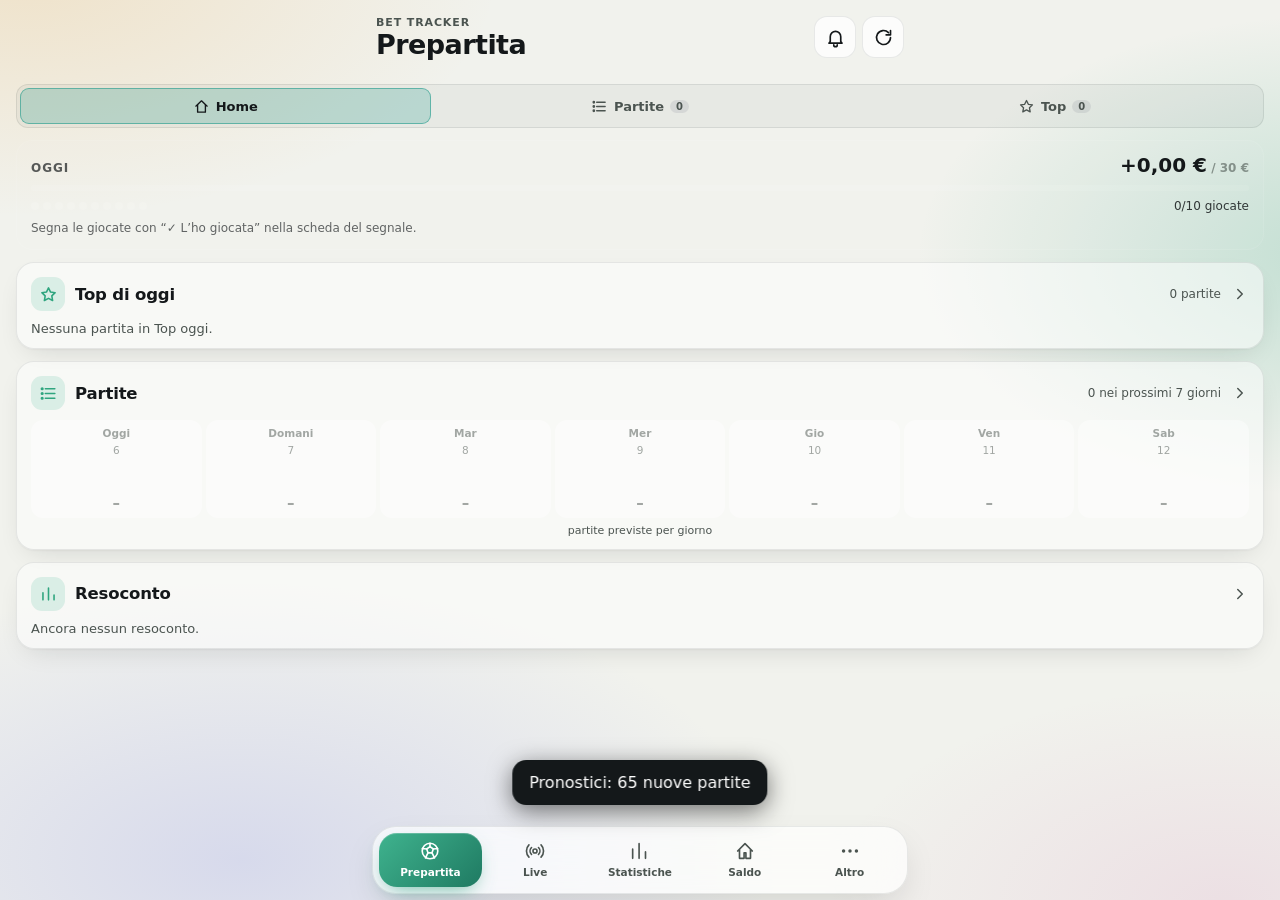
==== index.html @ b4501e3e "v4.34.1" ====
<!doctype html>
<html lang="it" data-theme-key="bet_theme" data-theme="dark">
<head>
<meta charset="utf-8">
<meta name="viewport" content="width=device-width,initial-scale=1,maximum-scale=1,viewport-fit=cover">
<meta name="theme-color" content="#12181f">
<meta name="apple-mobile-web-app-capable" content="yes">
<meta name="apple-mobile-web-app-status-bar-style" content="black-translucent">
<meta name="apple-mobile-web-app-title" content="Bet Tracker">
<meta name="app-version" content="4.34.1">
<title>Bet Tracker</title>
<!-- Tema Sistema/Chiaro/Scuro, sincronizzazione, aggiornamenti e backup: comune alle app della suite -->
<script src="suite.js?v=4.34.1"></script>
<link rel="icon" href="favicon.ico?v=4.34.1" sizes="any">
<link rel="icon" type="image/png" sizes="32x32" href="favicon-32-nera.png?v=4.34.1">
<link rel="apple-touch-icon" sizes="180x180" href="apple-touch-icon-nera.png?v=4.34.1">
<link rel="manifest" href="manifest.webmanifest?v=4.34.1">
<link rel="stylesheet" href="colors.css?v=4.34.1">
<link rel="stylesheet" href="base.css?v=4.34.1">
<link rel="stylesheet" href="shared.css?v=4.34.1">
<link rel="stylesheet" href="app.css?v=4.34.1">
<link rel="stylesheet" href="suite.css?v=4.34.1">
<link rel="stylesheet" href="pronostici.css?v=4.34.1">
<!-- Token grafici condivisi dalle app: va caricato per ultimo. -->
<link rel="stylesheet" href="suite-tokens.css?v=4.34.1">
<!-- Vetro ovunque: va dopo i token -->
<link rel="stylesheet" href="vetro.css?v=4.34.1">
</head>
<body>
<div id="splash" role="status"><div class="logo">€</div><h1 style="margin-top:18px">Bet Tracker</h1><p class="muted">Il diario del tuo saldo</p><div class="spinner"></div><small>Caricamento…</small></div>
<noscript>Attiva JavaScript per usare l’app.</noscript>
<div id="storage-error" hidden></div>
<header><div><small class="eyebrow">BET TRACKER</small><h1 id="title">Home</h1></div></header>
<main id="main"></main>
<nav class="tabbar tabbar-bottom" aria-label="Navigazione principale"><button data-tab="tips"><svg aria-hidden="true" viewBox="0 0 24 24" width="22" height="22" fill="none" stroke="currentColor" stroke-width="1.8" stroke-linecap="round" stroke-linejoin="round"><circle cx="12" cy="12" r="8.5"/><path d="M12 7.2l3.6 2.6-1.4 4.2H9.8L8.4 9.8z"/><path d="M12 3.5v3.7M20.3 9.3l-4.7.5M16.9 19.6l-2.7-5.6M7.1 19.6l2.7-5.6M3.7 9.3l4.7.5"/></svg><span>Prepartita</span></button><button data-tab="live"><svg aria-hidden="true" viewBox="0 0 24 24" width="22" height="22" fill="none" stroke="currentColor" stroke-width="1.8" stroke-linecap="round" stroke-linejoin="round"><circle cx="12" cy="12" r="2.2"/><path d="M8.2 15.8a5.4 5.4 0 0 1 0-7.6M15.8 8.2a5.4 5.4 0 0 1 0 7.6M5.4 18.6a9.4 9.4 0 0 1 0-13.2M18.6 5.4a9.4 9.4 0 0 1 0 13.2"/></svg><span>Live</span></button><button data-tab="stats"><svg aria-hidden="true" viewBox="0 0 24 24" width="22" height="22" fill="none" stroke="currentColor" stroke-width="1.8" stroke-linecap="round" stroke-linejoin="round"><path d="M4 20V10M11 20V4M18 20v-7"/></svg><span>Statistiche</span></button><button data-tab="home"><svg aria-hidden="true" viewBox="0 0 24 24" width="22" height="22" fill="none" stroke="currentColor" stroke-width="1.8" stroke-linecap="round" stroke-linejoin="round"><path d="M4 12L12 4l8 8M6 10v10h5v-6h2v6h5V10"/></svg><span>Saldo</span></button><button data-tab="accounts"><svg aria-hidden="true" viewBox="0 0 24 24" width="22" height="22" fill="none" stroke="currentColor" stroke-width="1.8" stroke-linecap="round" stroke-linejoin="round"><circle cx="5" cy="12" r="1"/><circle cx="12" cy="12" r="1"/><circle cx="19" cy="12" r="1"/></svg><span>Altro</span></button></nav>
<dialog id="modal"></dialog>
<script src="shared.js?v=4.34.1"></script>
<script src="app.js?v=4.34.1"></script>
<script src="pronostici.js?v=4.34.1"></script>
</body>
</html>
---- colors.css ----
/* Colori di Bet Tracker come variabili: in scuro gli stessi valori di prima,
   in chiaro i corrispondenti della palette comune (crema caldo e card bianche). */
:root {
  --bt-12181f: #12181f;
  --bt-161e26: #161e26;
  --bt-17212a: #17212a;
  --bt-182029: #182029;
  --bt-18212a: #18212a;
  --bt-1b232c: #1b232c;
  --bt-1e2a34: #1e2a34;
  --bt-202a34: #202a34;
  --bt-202b35: #202b35;
  --bt-202b36: #202b36;
  --bt-214c3d: #214c3d;
  --bt-222d38: #222d38;
  --bt-23433e: #23433e;
  --bt-241800: #241800;
  --bt-244568: #244568;
  --bt-25313b: #25313b;
  --bt-26473d: #26473d;
  --bt-27313a: #27313a;
  --bt-273641: #273641;
  --bt-29343e: #29343e;
  --bt-293742: #293742;
  --bt-2a2418: #2a2418;
  --bt-2a3844: #2a3844;
  --bt-2b3640: #2b3640;
  --bt-2b3742: #2b3742;
  --bt-2d5148: #2d5148;
  --bt-2f3b46: #2f3b46;
  --bt-31404c: #31404c;
  --bt-34414d: #34414d;
  --bt-34775d: #34775d;
  --bt-386589: #386589;
  --bt-3a4a57: #3a4a57;
  --bt-3b321f: #3b321f;
  --bt-402b30: #402b30;
  --bt-46361e: #46361e;
  --bt-4a5965: #4a5965;
  --bt-522d32: #522d32;
  --bt-542e2e: #542e2e;
  --bt-55c3a7: #55c3a7;
  --bt-714049: #714049;
  --bt-7a6034: #7a6034;
  --bt-82434b: #82434b;
  --bt-9fb0ab: #9fb0ab;
  --bt-a1ebc8: #a1ebc8;
  --bt-b8c4c0: #b8c4c0;
  --bt-b8ddff: #b8ddff;
  --bt-d6dfdc: #d6dfdc;
  --bt-dbe5e2: #dbe5e2;
  --bt-dfe7e5: #dfe7e5;
  --bt-e8a33d: #e8a33d;
  --bt-e8c17f: #e8c17f;
  --bt-f08b86: #f08b86;
  --bt-f1f5f4: #f1f5f4;
  --bt-ff9992: #ff9992;
  --bt-ffaaa4: #ffaaa4;
  --bt-ffb1ab: #ffb1ab;
  --bt-fff: #fff;
}
:root[data-theme='light'] {
  --bt-12181f: #f1f2ed;
  --bt-161e26: #f7f8f4;
  --bt-17212a: #f7f8f4;
  --bt-182029: #ffffff;
  --bt-18212a: #ffffff;
  --bt-1b232c: #ffffff;
  --bt-1e2a34: #f3f4ef;
  --bt-202a34: #f3f4ef;
  --bt-202b35: #f3f4ef;
  --bt-202b36: #f3f4ef;
  --bt-214c3d: #dff3ec;
  --bt-222d38: #eef0ea;
  --bt-23433e: #dff3ec;
  --bt-241800: #241800;
  --bt-244568: #e1edf9;
  --bt-25313b: #eef0ea;
  --bt-26473d: #dff3ec;
  --bt-27313a: #eef0ea;
  --bt-273641: #eef0ea;
  --bt-29343e: #eaede6;
  --bt-293742: #eaede6;
  --bt-2a2418: #fbefd8;
  --bt-2a3844: #eaede6;
  --bt-2b3640: #d3dbd6;
  --bt-2b3742: #eaede6;
  --bt-2d5148: #dff3ec;
  --bt-2f3b46: #d3dbd6;
  --bt-31404c: #e3e7e1;
  --bt-34414d: #c9d3cd;
  --bt-34775d: #9fd3c1;
  --bt-386589: #a9c8e6;
  --bt-3a4a57: #c3cdc7;
  --bt-3b321f: #fbefd8;
  --bt-402b30: #fbe5e3;
  --bt-46361e: #fbefd8;
  --bt-4a5965: #aab6b0;
  --bt-522d32: #fbe5e3;
  --bt-542e2e: #fbe5e3;
  --bt-55c3a7: #1f8a6c;
  --bt-714049: #e8b4b0;
  --bt-7a6034: #d9b26a;
  --bt-82434b: #e8b4b0;
  --bt-9fb0ab: #4b5450;
  --bt-a1ebc8: #17664f;
  --bt-b8c4c0: #4b5450;
  --bt-b8ddff: #1f5f99;
  --bt-d6dfdc: #2a322f;
  --bt-dbe5e2: #1f2624;
  --bt-dfe7e5: #1f2624;
  --bt-e8a33d: #e8a33d;
  --bt-e8c17f: #8a5a0c;
  --bt-f08b86: #c8473f;
  --bt-f1f5f4: #14181a;
  --bt-ff9992: #c8473f;
  --bt-ffaaa4: #c8473f;
  --bt-ffb1ab: #b53b33;
  --bt-fff: #14181a;
}
---- base.css ----
/* Bet Tracker — stile di base (prima era dentro index.html) */
:root {
  color-scheme: dark;
  --bg: var(--bt-12181f);
  --card: var(--bt-1b232c);
  --line: var(--bt-2b3640);
  --text: var(--bt-f1f5f4);
  --sub: var(--bt-9fb0ab);
  --green: var(--bt-55c3a7);
  --red: var(--bt-f08b86);
  --gold: var(--bt-e8a33d);
}
* {
  box-sizing: border-box;
}
body {
  margin: 0;
  background: var(--bg);
  color: var(--text);
  font-family:
    system-ui,
    -apple-system,
    sans-serif;
}
button,
input,
select {
  font: inherit;
}
button {
  cursor: pointer;
  background: var(--bt-25313b);
  color: var(--text);
  border: 1px solid var(--line);
  padding: 11px 13px;
  border-radius: 10px;
}
button:active {
  transform: scale(0.98);
}
button.primary {
  background: var(--gold);
  color: var(--bt-241800);
  border: 0;
  font-weight: 750;
}
button:disabled {
  opacity: 0.4;
  cursor: default;
}
main,
header {
  margin: auto;
  padding: 16px;}
header {
  display: flex;
  align-items: center;
  justify-content: space-between;
  padding-top: max(18px, env(safe-area-inset-top));
  position: sticky;
  top: 0;
  background: var(--bg);
  z-index: 2;
}
h1 {
  font-size: 27px;
  margin: 0;
}
h2 {
  font-size: 18px;
  margin: 0 0 14px;
}
h3 {
  font-size: 15px;
  margin: 0 0 8px;
}
p {
  line-height: 1.5;
}
.muted,
small {
  color: var(--sub);
  font-size: 12px;
}
.card {
  background: var(--card);
  border: 1px solid var(--line);
  border-radius: 16px;
  padding: 16px;
  margin-bottom: 12px;
}
.hero {
  background: linear-gradient(135deg, var(--bt-23433e), var(--bt-1b232c));
}
.grid {
  display: grid;
  gap: 10px;}
.grid .card {
  margin: 0;
}
.value {
  font-size: 22px;
  font-weight: 700;
  margin-top: 8px;
}
.positive {
  color: var(--green);
}
.negative {
  color: var(--red);
}
.row {
  display: flex;
  justify-content: space-between;
  align-items: center;
  gap: 10px;
}
.wrap {
  flex-wrap: wrap;
}
.actions {
  display: flex;
  gap: 7px;
  flex-wrap: wrap;
  margin-top: 12px;
}
.actions button {
  font-size: 12px;
  padding: 9px 11px;
}
.section {
  margin: 24px 0 12px;
}
.empty {
  text-align: center;
  padding: 30px 12px;
  color: var(--sub);
  line-height: 1.6;
}
.badge {
  font-size: 11px;
  padding: 5px 8px;
  border-radius: 7px;
  background: var(--bt-273641);
  white-space: nowrap;
}
.badge.won {
  color: var(--green);
}
.badge.lost {
  color: var(--red);
}
.badge.pending {
  color: var(--gold);
}
nav {
  position: fixed;
  bottom: 0;
  left: 0;
  right: 0;
  display: flex;
  justify-content: center;
  background: var(--bt-182029);
  border-top: 1px solid var(--line);
  padding: 8px 6px max(8px, env(safe-area-inset-bottom));
  z-index: 3;
}
nav button {
  width: 130px;
  max-width: 25%;
  background: none;
  border: 0;
  font-size: 11px;
  padding: 7px 2px;
  color: var(--sub);
}
nav span {
  display: block;
  font-size: 21px;
  margin-bottom: 3px;
}
nav button.active {
  color: var(--gold);
}
main {
  padding-bottom: 110px;
  padding-top: 4px;
}
.filters {
  display: grid;
  gap: 8px;
  margin-bottom: 12px;}
input,
select {
  width: 100%;
  background: var(--bt-222d38);
  border: 1px solid var(--line);
  color: var(--text);
  padding: 12px 10px;
  border-radius: 9px;}
label {
  display: block;
  font-size: 13px;
  color: var(--sub);
  margin: 12px 0 6px;
}
dialog {
  max-height: 90dvh;
  border: 1px solid var(--line);
  border-radius: 18px;
  padding: 20px;
  background: var(--bg);
  color: var(--text);}
dialog::backdrop {
  background: #050a10bd;
}
dialog .head {
  position: sticky;
  top: -20px;
  background: var(--bg);
  padding: 8px 0;
  z-index: 1;
}
.leg {
  padding: 12px;
  border: 1px solid var(--line);
  border-radius: 12px;
  margin-top: 14px;
}
.leg .grid {
  gap: 8px;
}
.error {
  color: var(--red);
  font-size: 13px;
  line-height: 1.4;
}
svg.chart {
  width: 100%;
  height: auto;
}
table {
  width: 100%;
  border-collapse: collapse;
  font-size: 13px;
}
td,
th {
  text-align: left;
  padding: 10px 4px;
  border-bottom: 1px solid var(--line);
}
td:last-child,
th:last-child {
  text-align: right;
}
.toast {
  position: fixed;
  top: 20px;
  left: 50%;
  transform: translateX(-50%);
  z-index: 20;
  background: var(--bt-2d5148);
  padding: 12px 18px;
  border-radius: 12px;
  max-width: 90%;
  box-shadow: 0 4px 20px #0008;
}
#splash {
  position: fixed;
  inset: 0;
  z-index: 30;
  display: grid;
  place-content: center;
  text-align: center;
  background: radial-gradient(ellipse, var(--bt-23433e), var(--bt-12181f) 65%);
  transition: opacity 0.35s;
}
#splash.hidden {
  opacity: 0;
  pointer-events: none;
}
.logo {
  width: 84px;
  height: 84px;
  border: 2px solid var(--gold);
  border-radius: 50%;
  display: grid;
  place-items: center;
  margin: auto;
  color: var(--gold);
  font-size: 40px;
  animation: enter 0.6s ease;
}
.spinner {
  margin: 24px auto 12px;
  width: 26px;
  height: 26px;
  border: 3px solid var(--line);
  border-top-color: var(--gold);
  border-radius: 50%;
  animation: spin 0.8s linear infinite;
}
@keyframes spin {
  to {
    transform: rotate(360deg);
  }
}
@keyframes enter {
  from {
    transform: scale(0.8);
    opacity: 0;
  }
}
@media (prefers-reduced-motion: reduce) {
  * {
    animation: none !important;
    transition: none !important;
  }
}
.legend {
  display: flex;
  gap: 10px;
  flex-wrap: wrap;
  margin-top: 10px;
}
#storage-error {
  padding: 12px;
  background: var(--bt-542e2e);
  color: white;
}
a {
  color: var(--gold);
}

#start {
  background: var(--gold);
  color: var(--bt-241800);
  font-weight: 800;
  border: 0;
  box-shadow: 0 4px 16px #e8a33d25;
}
#start {
  padding: 15px 26px;
  font-size: 16px;
}
button[data-close] {
  color: var(--bt-ff9992);
  background: var(--bt-402b30);
  border-color: var(--bt-714049);
}
button[data-delete],
button[data-delete-tx] {
  color: var(--bt-ff9992);
  background: var(--bt-402b30);
  border-color: var(--bt-714049);
}
button[data-settle] {
  color: var(--bt-b8ddff);
  background: var(--bt-244568);
  border-color: var(--bt-386589);
}
button[data-quick='won'] {
  background: var(--bt-214c3d);
  color: var(--bt-a1ebc8);
  border-color: var(--bt-34775d);
}
button[data-quick='lost'] {
  background: var(--bt-522d32);
  color: var(--bt-ffb1ab);
  border-color: var(--bt-82434b);
}

/* Layout mobile: contenuti entro il viewport e scorrimento solo verticale. */
html {
  width: 100%;
  max-width: 100%;
  overflow-x: hidden;
  overscroll-behavior-x: none;
  -webkit-text-size-adjust: 100%;
  text-size-adjust: 100%;
  touch-action: pan-y;
}
body {
  width: 100%;
  max-width: 100%;
  overflow-x: hidden;
  overscroll-behavior-x: none;
  touch-action: pan-y;
}
header,
main,
nav,
.card,
.grid,
.filters,
.row,
.leg,
form {
  min-width: 0;
  max-width: 100%;
}
header {
  gap: 10px;
}
header > div {
  min-width: 0;
}
header h1 {
  font-size: clamp(22px, 6vw, 27px);
  overflow-wrap: anywhere;
}
.grid,
.filters {
  grid-template-columns: repeat(2, minmax(0, 1fr));
}
.grid > *,
.filters > *,
.row > * {
  min-width: 0;
}
.card p,.card b,.card span,.value {
  overflow-wrap: anywhere;
}
input,
select,
textarea {
  box-sizing: border-box;
  min-width: 0;
  max-width: 100%;
  font-size: 16px !important;
  touch-action: pan-y;
}
input[type='date'],
input[type='datetime-local'] {
  display: block;
  width: 100%;
  min-inline-size: 0;
  max-inline-size: 100%;
}
input::-webkit-date-and-time-value {
  text-align: left;
  min-width: 0;
}
button,
a {
  touch-action: manipulation;
}
dialog {
  box-sizing: border-box;
  width: calc(100% - 24px);
  max-width: min(510px, calc(100% - 24px));
  overflow-x: hidden;
  overflow-y: auto;
  overscroll-behavior: contain;
  touch-action: pan-y;
}
@media (max-width: 360px) {
  dialog {
    padding: 14px;
  }
  .value {
    font-size: 20px;
  }
  .actions {
    gap: 6px;
  }
  .actions button {
    padding: 9px 8px;
  }
}

.pick-selector {
  min-width: 0;
}
.pick-grid {
  display: grid;
  grid-template-columns: repeat(2, minmax(0, 1fr));
  gap: 8px;
}
.pick-grid {
  overflow-y: auto;
  overscroll-behavior: contain;}

.help {
  padding: 0;
  min-height: 24px;
  border: 0;
  background: none;
  color: var(--bt-e8a33d);
}
.pick-grid {
  max-height: 240px;
  overflow: auto;
}
---- shared.css ----
html,
body {
  max-width: 100%;
  overflow-x: hidden;
  -webkit-text-size-adjust: 100%;
}
input,
select,
textarea {
  font: inherit;
  font-size: 16px !important;
  box-sizing: border-box;
  min-width: 0;
  max-width: 100%;
  width: 100%;
  background: var(--bt-222d38);
  border: 1px solid var(--bt-2b3640);
  border-radius: 9px;
  color: var(--bt-f1f5f4);
  padding: 11px;
}
button {
  font: inherit;
  cursor: pointer;
  touch-action: manipulation;
  min-height: 40px;
  border: 1px solid var(--bt-2b3640);
  border-radius: 10px;
  background: var(--bt-25313b);
  color: var(--bt-f1f5f4);
  padding: 9px 12px;
}
button.primary {
  background: var(--bt-e8a33d);
  color: var(--bt-241800);
  font-weight: 750;
}
button.danger,
button[data-close] {
  color: var(--bt-ffaaa4);
  background: var(--bt-402b30);
  border-color: var(--bt-714049);
}
button.good {
  background: var(--bt-214c3d);
  color: var(--bt-a1ebc8);
}
button.blue {
  background: var(--bt-244568);
  color: var(--bt-b8ddff);
}
.muted {
  color: var(--bt-9fb0ab);
  font-size: 12px;
  line-height: 1.5;
}
.row {
  display: flex;
  align-items: center;
  justify-content: space-between;
  gap: 10px;
  min-width: 0;
}
.row > * {
  min-width: 0;
}
.wrap {
  flex-wrap: wrap;
}
.actions {
  display: flex;
  gap: 8px;
  flex-wrap: wrap;
  margin-top: 12px;
}
.grid {
  display: grid;
  grid-template-columns: repeat(2, minmax(0, 1fr));
  gap: 10px;
}
.empty {
  padding: 25px 10px;
  text-align: center;
  color: var(--bt-9fb0ab);
}
.card {
  overflow-wrap: anywhere;
}
.positive {
  color: var(--bt-55c3a7);
}
.negative {
  color: var(--bt-f08b86);
}
.section {
  margin: 22px 0 12px;
}
label {
  display: block;
  font-size: 13px;
  color: var(--bt-9fb0ab);
  margin: 12px 0 6px;
}
.app-toast {
  position: fixed;
  bottom: 95px;
  left: 50%;
  transform: translateX(-50%);
  z-index: 20000;
  background: var(--bt-26473d);
  color: var(--bt-fff);
  max-width: 94%;
  width: max-content;
  padding: 12px 16px;
  border-radius: 12px;
  box-shadow: 0 6px 24px #0008;
}
.app-toast button {
  margin-left: 10px;
}
dialog {
  background: var(--bt-12181f);
  color: var(--bt-f1f5f4);
  border: 1px solid var(--bt-2b3640);
  border-radius: 16px;
  width: calc(100% - 24px);
  max-width: 510px;
  max-height: 90dvh;
  overflow-y: auto;
  overflow-x: hidden;
  padding: 18px;
}
dialog::backdrop {
  background: #050a10cc;
}
.editor-head {
  position: sticky;
  top: -18px;
  background: var(--bt-12181f);
  padding: 10px 0;
  z-index: 1;
}
.editor-head h2 {
  font-size: 19px;
  margin: 0;
}
.calendar {
  padding: 10px 0;
}
.calendar-grid {
  display: grid;
  grid-template-columns: repeat(7, minmax(0, 1fr));
  gap: 4px;
  margin-top: 10px;
  text-align: center;
}
.calendar-grid button {
  padding: 8px 0;
  min-height: 56px;
  min-width: 0;
}
.calendar-grid button small {
  display: block;
  font-size: 9px;
  color: var(--bt-9fb0ab);
  overflow-wrap: anywhere;
}
.calendar-grid .chosen {
  border-color: var(--bt-e8a33d);
  background: var(--bt-46361e);
}
.touch-chart {
  width: 100%;
  height: auto;
  touch-action: pan-y;
}
.touch-chart text {
  fill: var(--bt-9fb0ab);
  font-size: 11px;
}
.touch-chart .chart-point {
  cursor: pointer;
}
details > summary {
  cursor: pointer;
  padding: 12px 0;
  min-height: 44px;
}
details.menu {
  margin-left: auto;
}
details.menu summary {
  padding: 6px 12px;
  font-size: 22px;
  list-style: none;
}
details.menu[open] {
  width: 100%;
}
.error {
  color: var(--bt-ff9992);
}
input[type='date'],
input[type='datetime-local'] {
  min-inline-size: 0;
  display: block;
  width: 100%;
}
.pill {
  display: inline-block;
  padding: 4px 7px;
  border-radius: 6px;
  background: var(--bt-25313b);
  font-size: 11px;
}
@media (prefers-reduced-motion: reduce) {
  * {
    animation: none !important;
    transition: none !important;
    scroll-behavior: auto !important;
  }
}
---- app.css ----
/* Navigation follows Money Tracker's icon, spacing and outlined active tab. */
nav.tabbar {
  max-width: 520px;
  margin: 0 auto;
  padding: 6px 6px calc(6px + env(safe-area-inset-bottom));
  background: var(--bt-182029);
  z-index: 25;
}
nav.tabbar button {
  flex: 1;
  width: auto;
  min-width: 0;
  max-width: none;
  display: flex;
  flex-direction: column;
  align-items: center;
  gap: 3px;
  margin: 0 2px;
  padding: 7px 2px;
  border: 1px solid transparent;
  border-radius: 14px;
  background: transparent;
  color: var(--bt-9fb0ab);
  min-height: 54px;
}
nav.tabbar span {
  font-size: 11px;
  font-weight: 500;
  margin: 0;
  line-height: 1.4;
}
nav.tabbar svg {
  flex-shrink: 0;
}
nav.tabbar button.active {
  border-color: var(--bt-e8a33d);
  color: var(--bt-e8a33d);
  background: transparent;
}
input[type='date'] {
  width: 10.5rem;
  max-width: 100%;
  min-width: 0;
  min-inline-size: 0;
  min-height: 46px;
  text-align: left;
}
input[type='datetime-local'] {
  width: 15.5rem;
  max-width: 100%;
  min-width: 0;
  min-inline-size: 0;
  min-height: 46px;
  text-align: left;
}
input::-webkit-date-and-time-value {
  margin: 0;
  text-align: left;
  min-height: 1.4em;
}
input::-webkit-datetime-edit {
  padding: 0;
}
.actions button {
  min-height: 44px;
}
button {
  transition:
    transform 0.12s ease,
    filter 0.12s ease,
    box-shadow 0.12s ease;
}
button:not(:disabled):active {
  transform: scale(0.95);
  filter: brightness(1.15);
}
button.button-tap {
  animation: button-tap 0.22s ease-out;
}
@keyframes button-tap {
  0% {
    transform: scale(0.95);
    filter: brightness(1.18);
  }
  100% {
    transform: scale(1);
    filter: brightness(1);
  }
}
@media (prefers-reduced-motion: reduce) {
  button {
    animation: none !important;
    transition: none !important;
  }
  button:not(:disabled):active {
    transform: none;
  }
}
/* Compact bet editor: one event open, collapsed rows for multiples. */
#editor:has(#bet-form) {
  padding: 14px;
  max-height: 92dvh;
}
#editor:has(#bet-form) .editor-head {
  top: -14px;
  padding: 4px 0 12px;
}
#bet-form {
  min-width: 0;
}
#bet-form label {
  margin: 0;
  line-height: 1.4;
  font-size: 12px;
}
#bet-form input {
  margin-top: 5px;
  height: 44px;
  padding: 9px 10px;
  font-size: 16px;
}
.bet-meta {
  display: grid;
  grid-template-columns: 100px minmax(0, 1fr);
  align-items: start;
  gap: 12px;
  margin: 8px 0 14px;
}
.bet-date {
  min-width: 0;
  position: relative;
}
.bet-date > summary {
  display: grid;
  gap: 9px;
  padding: 0;
  min-height: 66px;
  list-style: none;
  cursor: pointer;
}
.bet-date > summary::-webkit-details-marker,
.compact-leg > summary::-webkit-details-marker {
  display: none;
}
.bet-date > summary > span {
  font-size: 12px;
  color: var(--sub);
}
.bet-date > summary b {
  font-size: 14px;
  font-weight: 500;
  white-space: nowrap;
}
.date-edit {
  float: right;
  color: var(--bt-e8c17f);
  font-size: 11px;
}
#bet-form .bet-date input {
  width: 100%;
  max-width: 100%;
  height: 44px;
  padding: 6px;
  font-size: 16px;
}
#bet-form .leg {
  margin: 8px 0;
  padding: 0;
  border-radius: 12px;
  min-width: 0;
  background: var(--bt-1b232c);
}
#bet-form .leg > summary {
  display: flex;
  gap: 9px;
  align-items: center;
  min-height: 60px;
  padding: 10px;
  list-style: none;
}
.leg-number {
  flex-shrink: 0;
  display: grid;
  place-items: center;
  width: 25px;
  height: 25px;
  background: var(--bt-293742);
  color: var(--bt-e8c17f);
  border-radius: 7px;
  font-size: 12px;
}
.leg-summary {
  display: grid;
  gap: 2px;
  min-width: 0;
  flex: 1;
}
.leg-summary b {
  font-size: 14px;
  font-weight: 600;
  overflow: hidden;
  white-space: nowrap;
  text-overflow: ellipsis;
}
.leg-summary small {
  font-size: 11px;
  overflow: hidden;
  white-space: nowrap;
  text-overflow: ellipsis;
}
.leg-quote {
  font-size: 13px;
  color: var(--bt-e8c17f);
  flex-shrink: 0;
}
.leg-chevron {
  font-size: 17px;
  color: var(--sub);
}
.compact-leg[open] .leg-chevron {
  transform: rotate(180deg);
}
.leg-fields {
  padding: 0 10px 10px;
  border-top: 1px solid var(--bt-2b3640);
}
.leg-fields > label {
  display: block;
  padding-top: 9px;
}
.pick-odds-row {
  display: grid;
  grid-template-columns: minmax(0, 1fr) 82px;
  gap: 9px;
  margin-top: 9px;
}
#bet-form .pick-grid {
  grid-template-columns: repeat(2, minmax(0, 1fr));
  max-height: 150px;
  gap: 5px;
}
#bet-form .pick-grid button {
  min-height: 40px;
  padding: 7px 4px;
  font-size: 12px;
}
#bet-form [data-close-picks] {
  width: 100%;
  min-height: 36px;
  margin-top: 6px;
  font-size: 12px;
  padding: 6px;
}
.leg-tools {
  display: flex;
  justify-content: space-between;
  gap: 8px;
  margin-top: 8px;
}
#bet-form .leg-tools button {
  font-size: 11px;
  padding: 6px 8px;
  min-height: 36px;
  background: transparent;
}
#bet-form [data-remove-leg][hidden] {
  display: none;
}
#add-leg {
  width: 100%;
  border-style: dashed;
  background: transparent;
  min-height: 44px;
  font-size: 13px;
  margin: 4px 0;
}
#bet-form #preview {
  display: flex;
  flex-wrap: wrap;
  justify-content: space-between;
  gap: 5px;
  font-size: 12px;
  color: var(--bt-9fb0ab);}
#bet-form #preview b {
  color: var(--bt-f1f5f4);
}
.bet-savebar > button {
  display: block;
  width: 100%;
  min-height: 44px;
}
#bet-form #form-error:empty {
  display: none;
}
@media (max-width: 360px) {
  .bet-meta {
    grid-template-columns: 86px minmax(0, 1fr);
    gap: 9px;
  }
  .bet-date > summary b {
    font-size: 12px;
  }
  .date-edit {
    float: none;
    margin-left: 6px;
  }
  .pick-odds-row {
    grid-template-columns: minmax(0, 1fr) 72px;
  }
}
@media (max-width: 400px) {
  .bet-meta:has(.bet-date[open]) {
    grid-template-columns: 1fr;
  }
  .bet-meta:has(.bet-date[open]) > label {
    max-width: 110px;
  }
  #bet-form .bet-date input {
    width: 15.5rem;
  }
  .bet-date[open] > summary {
    min-height: 44px;
  }
}

/* KPI alignment, spacing and drill-down panels. */
.kpi-grid {
  align-items: stretch;
}
.kpi-card {
  position: relative;
  min-height: 126px;
  display: flex;
  flex-direction: column;
  align-items: center;
  justify-content: center;
  text-align: center;
  padding: 15px 12px;
}
.kpi-card .kpi-title {
  display: flex;
  align-items: center;
  justify-content: center;
  gap: 4px;
  width: 100%;
  min-height: 24px;
  line-height: 1.25;
}
.kpi-card .value {
  width: 100%;
  margin: 6px 0 5px;
  line-height: 1.15;
}
.kpi-card .kpi-detail {
  display: block;
  width: 100%;
  min-height: 30px;
  line-height: 1.3;
}
@media (max-width: 360px) {
  .kpi-card {
    min-height: 118px;
    padding: 13px 8px;
  }
  .kpi-card .value {
    font-size: 19px;
  }
  .kpi-card .kpi-title {
    font-size: 11px;
  }
  .kpi-card .kpi-detail {
    font-size: 10px;
  }
}

/* 1.1.4 — esiti rapidi e nuovo editor scommessa. */
.bet-card {
  position: relative;
}
.bet-card-head {
  align-items: flex-start;
}
.bet-card-title {
  display: flex;
  align-items: center;
  gap: 8px;
  flex-wrap: wrap;
  min-width: 0;
  padding-top: 3px;
}
.quick-outcomes {
  display: flex;
  gap: 8px;
  flex-shrink: 0;
}
.quick-outcomes button {
  width: 50px;
  height: 50px;
  min-height: 50px;
  padding: 0;
  border-radius: 15px;
  display: grid;
  place-items: center;
  font-size: 27px;
  font-weight: 850;
  line-height: 1;
  box-shadow: 0 3px 12px #0003;
}
.quick-outcomes button[data-quick='won'] {
  font-size: 29px;
}
.quick-outcomes button[data-quick='lost'] {
  font-size: 30px;
}

#editor:has(#bet-form) .bet-editor-head {
  top: -14px;
  padding: 4px 0 10px;
  z-index: 20;
  border-bottom: 1px solid var(--bt-202b35);
}
.bet-editor-head h2 {
  margin: 0;
}
.bet-save-icon {
  width: 50px;
  height: 50px;
  min-height: 50px;
  padding: 0;
  border-radius: 15px;
  font-size: 27px;
  line-height: 1;
  display: grid;
  place-items: center;
  flex-shrink: 0;
  box-shadow: 0 3px 14px #e8a33d20;
}
.bet-savebar {
  position: static;
  bottom: auto;
  background: transparent;
  border-top: 1px solid var(--bt-2b3640);
  margin: 10px 0 0;
  padding: 10px 0 0;
  z-index: auto;
}
#bet-form #preview {
  margin: 0;
}

#bet-form .pick-selector {
  position: relative;
  margin-top: 5px;
}
#bet-form .pick-trigger {
  width: 100%;
  height: 44px;
  min-height: 44px;
  margin: 0;
  padding: 9px 10px;
  display: flex;
  align-items: center;
  justify-content: space-between;
  gap: 8px;
  background: var(--bt-222d38);
  border: 1px solid var(--bt-2b3640);
  color: var(--bt-f1f5f4);
  text-align: left;
  font-size: 16px;
  font-weight: 500;
}
.pick-trigger-text {
  overflow: hidden;
  text-overflow: ellipsis;
  white-space: nowrap;
}
.pick-trigger-arrow {
  color: var(--bt-e8c17f);
  font-size: 24px;
  line-height: 1;
  flex-shrink: 0;
}

.pick-panel-layer {
  position: fixed;
  inset: 0;
  z-index: 100;
  display: flex;
  align-items: flex-end;
  justify-content: center;
  padding: 12px;
}
.pick-panel-layer[hidden] {
  display: none;
}
.pick-panel-scrim {
  position: absolute;
  inset: 0;
  width: 100%;
  height: 100%;
  min-height: 0;
  padding: 0;
  border: 0;
  border-radius: 0;
  background: #050a10d9;
  transform: none !important;
  animation: none !important;
  filter: none !important;
}
.pick-panel-card {
  position: relative;
  width: min(100%, 490px);
  max-height: min(78dvh, 650px);
  overflow: auto;
  overscroll-behavior: contain;
  background: var(--bt-161e26);
  border: 1px solid var(--bt-34414d);
  border-radius: 22px;
  padding: 18px;
  box-shadow: 0 -12px 40px #0008;
}
.pick-panel-head small {
  display: block;
  color: var(--bt-e8a33d);
  font-size: 10px;
  font-weight: 750;
  letter-spacing: 0.08em;
  margin-bottom: 4px;
}
.pick-panel-head h3 {
  margin: 0 0 4px;
  font-size: 19px;
}
.pick-panel-head p {
  margin: 0 0 12px;
}
#bet-form .pick-panel-card label {
  margin-top: 10px;
}
#bet-form .pick-panel-grid {
  grid-template-columns: repeat(2, minmax(0, 1fr));
  gap: 7px;}
#bet-form .pick-panel-grid button {
  min-height: 44px;
  padding: 8px 6px;
  font-size: 12px;
}
.pick-panel-actions {
  display: flex;
  justify-content: flex-end;
  margin-top: 14px;
}
.pick-panel-actions button {
  width: 52px;
  height: 48px;
  min-height: 48px;
  padding: 0;
  font-size: 25px;
  display: grid;
  place-items: center;
}
#pick-panel-error:empty {
  display: none;
}

@media (min-width: 600px) {
  .pick-panel-layer {
    align-items: center;
  }
  .pick-panel-card {
    border-radius: 22px;
    box-shadow: 0 18px 50px #0009;
  }
}
@media (max-width: 360px) {
  .quick-outcomes {
    gap: 6px;
  }
  .quick-outcomes button {
    width: 46px;
    height: 46px;
    min-height: 46px;
  }
  .bet-card-title {
    max-width: calc(100% - 104px);
  }
  .pick-panel-card {
    padding: 15px;
  }
  .bet-save-icon {
    width: 46px;
    height: 46px;
    min-height: 46px;
  }
}

/* 1.1.5 — card scommesse più compatte, azioni sulla stessa linea e preferiti espliciti. */
.bet-card {
  padding: 14px 15px;
}
.bet-card > p {
  margin: 10px 0 7px;
  line-height: 1.4;
}
.bet-card > .section {
  margin-top: 10px;
}
.bet-card-actions {
  display: grid;
  grid-template-columns: minmax(0, 1.15fr) minmax(0, 0.85fr) minmax(0, 0.85fr);
  gap: 7px;
  border-top: 1px solid var(--line);
  padding-top: 10px;
  margin-top: 10px;
}
.bet-card-actions button {
  min-width: 0;
  min-height: 38px;
  padding: 7px 8px;
  font-size: 11px;
  white-space: nowrap;
}
.bet-card-actions .bet-outcomes-button {
  font-size: 10.5px;
}
.bet-card .quick-outcomes button {
  width: 44px;
  height: 44px;
  min-height: 44px;
  border-radius: 13px;
  font-size: 24px;
}
.bet-card .quick-outcomes button[data-quick='won'] {
  font-size: 26px;
}
.bet-card .quick-outcomes button[data-quick='lost'] {
  font-size: 27px;
}

#bet-form .favorite-toggle {
  width: 38px;
  min-width: 38px;
  padding: 5px;
  font-size: 22px;
  line-height: 1;
  color: var(--bt-e8c17f);
}
#bet-form .favorite-toggle[aria-pressed='true'] {
  background: var(--bt-2a2418);
  border-color: var(--bt-7a6034);
}

#bet-form .pick-panel-grid {
  display: block;
  max-height: 320px;
  overflow: auto;
  margin-top: 14px;
  padding: 1px;
  overscroll-behavior: contain;
}
.pick-panel-section + .pick-panel-section {
  margin-top: 14px;
  padding-top: 13px;
  border-top: 1px solid var(--bt-2b3640);
}
.pick-panel-section-title {
  display: flex;
  align-items: center;
  gap: 6px;
  margin: 0 0 8px;
  color: var(--bt-b8c4c0);
  font-size: 11px;
  font-weight: 750;
  letter-spacing: 0.03em;
  text-transform: uppercase;
}
.favorites-section .pick-panel-section-title {
  color: var(--bt-e8c17f);
}
#bet-form .pick-panel-buttons {
  display: grid;
  grid-template-columns: repeat(2, minmax(0, 1fr));
  gap: 7px;
}
#bet-form .pick-panel-buttons button {
  min-height: 42px;
  padding: 8px 6px;
  font-size: 12px;
}

@media (max-width: 360px) {
  .bet-card {
    padding: 12px 13px;
  }
  .bet-card-actions {
    grid-template-columns: minmax(0, 1.1fr) minmax(0, 0.9fr) minmax(0, 0.8fr);
    gap: 5px;
  }
  .bet-card-actions button {
    padding: 6px 5px;
    font-size: 10px;
  }
  .bet-card-actions .bet-outcomes-button {
    font-size: 9.5px;
  }
  .bet-card .quick-outcomes {
    gap: 5px;
  }
  .bet-card .quick-outcomes button {
    width: 40px;
    height: 40px;
    min-height: 40px;
  }
}

/* 1.1.6 — puntata predefinita e selezione esiti gerarchica. */
#bet-form .pick-panel-groups {
  display: grid;
  grid-template-columns: 1fr;
  gap: 8px;
}
#bet-form .pick-group-button {
  width: 100%;
  min-height: 48px;
  padding: 10px 12px;
  display: flex;
  align-items: center;
  justify-content: space-between;
  gap: 10px;
  text-align: left;
  font-size: 13px;
  font-weight: 750;
}
#bet-form .pick-group-button span:last-child {
  color: var(--bt-e8c17f);
  font-size: 24px;
  line-height: 1;
}
#bet-form .pick-back {
  margin: 3px 0 10px;
  padding: 6px 9px;
  min-height: 34px;
  background: transparent;
  border-color: var(--bt-34414d);
  color: var(--bt-e8c17f);
  font-size: 12px;
}
#bet-form #pick-custom-block[hidden] {
  display: none;
}
#bet-form .pick-values-section {
  margin-top: 0;
  padding-top: 0;
  border-top: 0;
}
#bet-form .pick-values-section .pick-panel-buttons {
  grid-template-columns: repeat(2, minmax(0, 1fr));
}
@media (max-width: 360px) {
  #bet-form .pick-values-section .pick-panel-buttons {
    grid-template-columns: 1fr;
  }
  .pick-panel-card {
    max-height: 84dvh;
  }
}

/* 1.1.8 — swipe bidirezionale con transizione visiva tra le schede. */
#main {
  touch-action: pan-y pinch-zoom;
  will-change: transform, opacity;
}
#main.tab-exit-left {
  animation: tab-exit-left 0.135s ease-in both;
  pointer-events: none;
}
#main.tab-exit-right {
  animation: tab-exit-right 0.135s ease-in both;
  pointer-events: none;
}
#main.tab-enter-right {
  animation: tab-enter-right 0.21s cubic-bezier(0.2, 0.72, 0.25, 1) both;
  pointer-events: none;
}
#main.tab-enter-left {
  animation: tab-enter-left 0.21s cubic-bezier(0.2, 0.72, 0.25, 1) both;
  pointer-events: none;
}
@keyframes tab-exit-left {
  to {
    transform: translateX(-18%);
    opacity: 0.28;
  }
}
@keyframes tab-exit-right {
  to {
    transform: translateX(18%);
    opacity: 0.28;
  }
}
@keyframes tab-enter-right {
  from {
    transform: translateX(20%);
    opacity: 0.2;
  }
  to {
    transform: translateX(0);
    opacity: 1;
  }
}
@keyframes tab-enter-left {
  from {
    transform: translateX(-20%);
    opacity: 0.2;
  }
  to {
    transform: translateX(0);
    opacity: 1;
  }
}
@media (prefers-reduced-motion: reduce) {
  #main.tab-exit-left,
  #main.tab-exit-right,
  #main.tab-enter-left,
  #main.tab-enter-right {
    animation: none !important;
    transform: none !important;
    opacity: 1 !important;
  }
}

/* v1.1.9: allinea il primo riquadro di ogni scheda e riepilogo capitale Home */
#main {
  padding-top: 12px;
}
#main > .card:first-child {
  margin-top: 0;
}
#main > .grid:first-child {
  margin-top: 0;
}

/* 1.1.10 — KPI monetari coerenti e interattivi. */

/* 1.1.13 — selezione strutturata evento con giovanili maschili e femminili. */
#bet-form .event-trigger {
  width: 100%;
  min-height: 44px;
  margin: 7px 0 2px;
  padding: 9px 11px;
  display: flex;
  align-items: center;
  justify-content: space-between;
  gap: 10px;
  text-align: left;
  background: var(--bt-1e2a34);
  border-color: var(--bt-34414d);
  color: var(--bt-dbe5e2);
  font-size: 13px;
  font-weight: 700;
}
#bet-form .event-trigger > span:last-child {
  font-size: 22px;
  color: var(--bt-e8c17f);
  line-height: 1;
}
.event-trigger-help {
  display: block;
  margin: 0 2px 10px;
  line-height: 1.3;
}
.event-panel-groups,
.event-division-list {
  display: grid;}
.event-group-button {
  width: 100%;
  display: flex;
  align-items: center;
  justify-content: space-between;
  gap: 10px;
  text-align: left;}
.event-group-button > span:first-child {
  display: grid;
  gap: 2px;
  min-width: 0;
}
.event-group-button small {
  font-weight: 500;}
.event-group-button > span:last-child {
  color: var(--bt-e8c17f);
  font-size: 24px;
  line-height: 1;
}
.event-continue,
.event-use {
  width: 100%;}
.event-team-form {
  margin-top: 8px;
}
.event-selection-summary {
  border: 1px solid var(--bt-34414d);
  border-radius: 11px;
  background: var(--bt-18212a);
  font-size: 12px;
  color: var(--bt-b8c4c0);}
.event-loading {
  padding: 28px 10px;
  text-align: center;
  color: var(--bt-9fb0ab);
}
.event-source {
  margin: 14px 0 0;
  padding-top: 10px;
  border-top: 1px solid var(--bt-2b3640);
  font-size: 10px;
  line-height: 1.35;
}
/* v1.1.15 — selezione campionati più ampia, card strutturate, statistiche geografiche */
.event-panel-card {
  max-height: min(94dvh, 920px);
  min-height: min(80dvh, 760px);
  padding: 24px 22px 28px;
}
.event-panel-groups,
.event-division-list {
  gap: 14px;
  margin-top: 20px;
  padding-bottom: 20px;
}
.event-group-button {
  min-height: 64px;
  padding: 16px 16px;
  border-radius: 14px;
}
.event-group-button b {
  font-size: 14px;
}
.event-group-button small {
  font-size: 11px;
  line-height: 1.4;
  margin-top: 4px;
}
.event-panel-card label {
  margin-top: 18px;
  display: grid;
  gap: 10px;
}
.event-panel-card label select,
.event-panel-card label input {
  margin-top: 0;
  min-height: 58px;
  padding: 15px 14px;
}
.event-continue,
.event-use {
  min-height: 54px;
  margin-top: 18px;
}
.event-team-form {
  padding-bottom: 22px;
}
.event-selection-summary {
  padding: 16px 16px;
  margin-top: 18px;
  line-height: 1.6;
}
.bet-legs-list {
  display: grid;
  gap: 12px;
  margin: 14px 0;
}
.stats-filter {
  padding: 0;
  overflow: hidden;
}
.stats-filter summary {
  list-style: none;
  display: flex;
  align-items: center;
  justify-content: space-between;
  gap: 12px;
  padding: 15px 16px;
  cursor: pointer;
}
.stats-filter summary::-webkit-details-marker {
  display: none;
}
.stats-filter summary > span:first-child {
  display: grid;
  gap: 3px;
}
.stats-filter summary small {
  font-size: 10px;
  letter-spacing: 0.055em;
}
.stats-filter summary b {
  font-size: 15px;
}
.stats-filter-chevron {
  font-size: 20px;
  color: var(--gold);
  transition: transform 0.2s;
}
.stats-filter[open] .stats-filter-chevron {
  transform: rotate(180deg);
}
.stats-filter-body {
  border-top: 1px solid var(--line);
  padding: 0 16px 16px;
}
.stats-geo-section {
  margin-top: 22px;
}
.stats-subtitle {
  margin-bottom: 12px;
}
.stats-subtitle small {
  letter-spacing: 0.06em;
}
.stats-subtitle h2 {
  margin: 3px 0 0;
}
.geo-kpis {
  margin-bottom: 12px;
}
.geo-mini-value {
  font-size: 19px;
}
.geo-chart h2 {
  margin-bottom: 16px;
}
.geo-bar-row {
  display: grid;
  gap: 6px;
  margin: 0 0 16px;
}
.geo-bar-row:last-child {
  margin-bottom: 0;
}
.geo-bar-head {
  display: flex;
  justify-content: space-between;
  gap: 10px;
  font-size: 13px;
}
.geo-bar-head span {
  overflow-wrap: anywhere;
}
.geo-bar-track {
  height: 8px;
  border-radius: 999px;
  background: var(--bt-27313a);
  overflow: hidden;
}
.geo-bar-track span {
  display: block;
  height: 100%;
  background: var(--gold);
  border-radius: 999px;
}
.geo-bar-row > small {
  font-size: 10px;
}
@media (max-width: 380px) {
  .event-panel-card {
    padding: 18px 14px 22px;
    min-height: min(84dvh, 720px);
  }
  .event-group-button {
    min-height: 58px;
    padding: 12px;
  }
      .geo-kpis {
    grid-template-columns: 1fr 1fr;
  }
}

.team-autocomplete {
  position: relative;
  min-width: 0;
}
.team-autocomplete input {
  width: 100%;
}
.team-suggestions {
  position: absolute;
  left: 0;
  right: 0;
  top: calc(100% + 6px);
  z-index: 8;
  max-height: 240px;
  overflow-y: auto;
  overscroll-behavior: contain;
  padding: 6px;
  border: 1px solid var(--bt-3a4a57);
  border-radius: 12px;
  background: var(--bt-202b36);
  box-shadow: 0 12px 28px #0008;
}
.team-suggestions[hidden] {
  display: none;
}
.team-suggestion {
  display: block;
  width: 100%;
  min-height: 44px;
  padding: 10px 12px;
  border: 0;
  border-bottom: 1px solid var(--bt-31404c);
  border-radius: 8px;
  background: transparent;
  text-align: left;
  color: var(--text);
}
.team-suggestion:last-child {
  border-bottom: 0;
}
.team-suggestion:active {
  background: var(--bt-2a3844);
}
.event-team-form label {
  position: relative;
  z-index: auto;
}
.event-team-form label:focus-within {
  z-index: 9;
}

/* v1.1.17 — card compatte con pulsanti esito rapido più grandi. */
.compact-bet-card {
  padding: 12px 12px 10px;
  margin-bottom: 8px;
  border-radius: 13px;
}
.compact-bet-card .bet-card-head {
  display: flex;
  align-items: center;
  justify-content: space-between;
  gap: 9px;
  margin: 0 0 9px;
}
.compact-bet-card .bet-card-heading {
  display: flex;
  align-items: center;
  gap: 7px;
  min-width: 0;
  flex: 1;
}
.compact-bet-card .bet-card-title {
  display: flex;
  align-items: baseline;
  gap: 7px;
  min-width: 0;
}
.compact-bet-card .bet-card-title > b {
  font-size: 12px;
  white-space: nowrap;
}
.compact-bet-card .bet-card-date {
  font-size: 9.5px;
  color: var(--sub);
  white-space: nowrap;
}
.compact-bet-card .badge {
  padding: 3px 6px;
  border-radius: 6px;
  font-size: 9px;
  line-height: 1.1;
}
.compact-bet-card .compact-quick-outcomes {
  display: flex;
  gap: 7px;
  flex: 0 0 auto;
}
.compact-bet-card .compact-quick-outcomes button {
  width: 46px;
  height: 42px;
  min-height: 42px;
  padding: 0;
  border-radius: 11px;
  font-size: 24px;
  font-weight: 900;
  line-height: 1;
  box-shadow: 0 3px 10px #0004;
}
.compact-bet-card .compact-bet-legs {
  display: grid;
  gap: 5px;
  margin: 0;
}
.compact-bet-card .bet-leg-compact {
  display: flex;
  align-items: center;
  gap: 8px;
  min-width: 0;
  padding: 7px 8px;
  border: 1px solid var(--bt-2f3b46);
  border-radius: 9px;
  background: var(--bt-18212a);
}
.compact-bet-card .bet-leg-main {
  display: grid;
  gap: 2px;
  min-width: 0;
  flex: 1;
}
.compact-bet-card .bet-leg-topline {
  display: flex;
  align-items: center;
  gap: 5px;
  min-width: 0;
  overflow: hidden;
}
.compact-bet-card .bet-leg-index {
  display: grid;
  place-items: center;
  flex: 0 0 auto;
  width: 16px;
  height: 16px;
  border-radius: 5px;
  background: var(--bt-2b3742);
  color: var(--bt-d6dfdc);
  font-size: 9px;
  font-weight: 800;
}
.compact-bet-card .bet-leg-division {
  font-size: 9px;
  font-weight: 800;
  letter-spacing: 0.02em;
  color: var(--bt-e8c17f);
  white-space: nowrap;
  overflow: hidden;
  text-overflow: ellipsis;
}
.compact-bet-card .bet-leg-meta {
  font-size: 8.5px;
  color: var(--sub);
  white-space: nowrap;
  overflow: hidden;
  text-overflow: ellipsis;
}
.compact-bet-card .bet-leg-match {
  font-size: 11.5px;
  line-height: 1.22;
  white-space: nowrap;
  overflow: hidden;
  text-overflow: ellipsis;
}
.compact-bet-card .bet-leg-bottomline {
  display: flex;
  align-items: center;
  gap: 10px;
  min-width: 0;
  font-size: 10px;
  color: var(--bt-dfe7e5);
}
.compact-bet-card .bet-leg-bottomline small {
  font-size: 8.5px;
  color: var(--sub);
}
.compact-bet-card .bet-leg-pick {
  min-width: 0;
  overflow: hidden;
  text-overflow: ellipsis;
  white-space: nowrap;
}
.compact-bet-card .bet-leg-odds {
  white-space: nowrap;
  margin-left: auto;
}
.compact-bet-card .bet-leg-status {
  flex: 0 0 auto;
  padding: 3px 5px;
  border-radius: 5px;
  background: var(--bt-273641);
  font-size: 8.5px;
  font-weight: 750;
  white-space: nowrap;
}
.compact-bet-card .bet-leg-status.won {
  color: var(--green);
}
.compact-bet-card .bet-leg-status.lost {
  color: var(--red);
}
.compact-bet-card .bet-leg-status.pending {
  color: var(--gold);
}
.compact-bet-card .bet-leg-status.void {
  color: var(--sub);
}
.compact-bet-card .bet-summary-strip {
  display: grid;
  grid-template-columns: repeat(3, minmax(0, 1fr));
  gap: 5px;
  margin-top: 6px;
}
.compact-bet-card.is-closed .bet-summary-strip {
  grid-template-columns: repeat(4, minmax(0, 1fr));
}
.compact-bet-card .bet-summary-strip > span {
  display: grid;
  gap: 1px;
  min-width: 0;
  padding: 5px 6px;
  border-radius: 7px;
  background: var(--bt-202a34);
  text-align: center;
}
.compact-bet-card .bet-summary-strip small {
  font-size: 8px;
  line-height: 1.1;
  color: var(--sub);
}
.compact-bet-card .bet-summary-strip b {
  font-size: 10.5px;
  line-height: 1.15;
  white-space: nowrap;
  overflow: hidden;
  text-overflow: ellipsis;
}
.compact-bet-card .bet-settled-date {
  display: block;
  margin: 5px 1px 0;
  font-size: 8.5px;
  line-height: 1.2;
  color: var(--sub);
}
.compact-bet-card .compact-actions {
  display: grid;
  grid-template-columns: repeat(3, minmax(0, 1fr));
  gap: 4px;
  margin-top: 6px;
  padding-top: 6px;
  border-top: 1px solid var(--bt-29343e);
}
.compact-bet-card .compact-actions button {
  min-height: 28px;
  padding: 4px 6px;
  border-radius: 7px;
  font-size: 9px;
  line-height: 1.1;
}
@media (max-width: 380px) {
  .compact-bet-card {
    padding: 10px 9px;
  }
  .compact-bet-card .bet-card-heading {
    gap: 5px;
  }
  .compact-bet-card .compact-quick-outcomes {
    gap: 5px;
  }
  .compact-bet-card .compact-quick-outcomes button {
    width: 42px;
    height: 40px;
    min-height: 40px;
    font-size: 22px;
  }
  .compact-bet-card .bet-card-title {
    display: grid;
    gap: 0;
  }
  .compact-bet-card .bet-card-date {
    font-size: 8.5px;
  }
  .compact-bet-card .bet-leg-compact {
    padding: 6px 7px;
  }
  .compact-bet-card .bet-leg-meta {
    display: none;
  }
  .compact-bet-card .bet-summary-strip,
  .compact-bet-card.is-closed .bet-summary-strip {
    gap: 4px;
  }
  .compact-bet-card .bet-summary-strip > span {
    padding: 5px 3px;
  }
  .compact-bet-card .bet-summary-strip b {
    font-size: 9.5px;
  }
}

/* =====================================================================
   2.0.0 — Home: diario del saldo
   Colori dei grafici validati (contrasto e daltonismo) per i due temi.
   ===================================================================== */
:root {
  --bt-up: #36a07f;
  --bt-down: #e5584f;
  --bt-line-color: #e8a33d;
  --bt-up-text: #55c3a7;
  --bt-down-text: #f08b86;
}
:root[data-theme='light'] {
  --bt-up: #1f8a6c;
  --bt-down: #c8473f;
  --bt-line-color: #d98a1f;
  --bt-up-text: #1a7a5f;
  --bt-down-text: #b53b33;
}
.positive {
  color: var(--bt-up-text) !important;
}
.negative {
  color: var(--bt-down-text) !important;
}
.neutral {
  color: var(--suite-text-soft);
}

.diary-kpis {
  display: grid;
  grid-template-columns: repeat(2, minmax(0, 1fr));
  gap: 10px;
  margin-bottom: 12px;
}
.diary-kpis .card {
  margin: 0;
  padding: 12px 14px;
}
.diary-kpi small {
  display: block;
  font-size: 11.5px;
  color: var(--suite-text-soft);
  font-weight: 600;
}
.diary-kpi b {
  display: block;
  font-family: var(--suite-font-display);
  font-variant-numeric: tabular-nums;
  font-size: 20px;
  margin: 4px 0 2px;
  letter-spacing: -0.01em;
}
.diary-kpi span {
  font-size: 11px;
  color: var(--suite-text-soft);
}

.diary-card h2 {
  font-size: 17px;
  margin: 0 0 10px;
}
.diary-hint {
  margin: -4px 0 10px;
}
.diary-seg {
  display: grid;
  grid-template-columns: repeat(5, minmax(0, 1fr));
  gap: 4px;
  padding: 4px;
  margin: 0 0 10px;
  border-radius: 14px;
  background: rgba(255, 255, 255, 0.05);
  border: 1px solid var(--suite-glass-edge);
}
:root[data-theme='light'] .diary-seg {
  background: rgba(20, 24, 26, 0.04);
}
.diary-seg button {
  min-height: 34px !important;
  padding: 4px !important;
  border: 0 !important;
  border-radius: 10px !important;
  background: transparent !important;
  color: var(--suite-text-soft) !important;
  font-size: 13px !important;
  font-weight: 700;
}
.diary-seg button.active {
  background: var(--suite-teal-grad) !important;
  color: #fff !important;
  box-shadow: 0 6px 14px -6px rgba(58, 166, 132, 0.7);
}

.diary-chart {
  display: block;
  width: 100%;
  height: auto;
  touch-action: pan-y;
  overflow: visible;
}
.dc-grid {
  stroke: var(--suite-line);
  stroke-width: 1;
  opacity: 0.55;
}
.dc-zero {
  stroke: var(--suite-text-soft);
  stroke-width: 1;
  opacity: 0.6;
}
.dc-axis {
  fill: var(--suite-text-soft);
  font-size: 10.5px;
  font-variant-numeric: tabular-nums;
}
.dc-path {
  fill: none;
  stroke: var(--bt-line-color);
  stroke-width: 2;
  stroke-linejoin: round;
  stroke-linecap: round;
}
.dc-area {
  fill: url(#dcArea);
}
.dc-live {
  fill: none;
  stroke: var(--bt-line-color);
  stroke-width: 2;
  stroke-dasharray: 4 4;
  opacity: 0.8;
}
.dc-dot {
  fill: var(--bt-line-color);
  stroke: var(--suite-surface);
  stroke-width: 2;
}
.dc-dot-live {
  fill: var(--suite-surface);
  stroke: var(--bt-line-color);
  stroke-width: 2;
}
.dc-end {
  fill: var(--suite-text);
  font-size: 11px;
  font-weight: 700;
  font-variant-numeric: tabular-nums;
}
.dc-cross-line {
  stroke: var(--suite-text-soft);
  stroke-width: 1;
  stroke-dasharray: 3 3;
}
.dc-cross-dot {
  fill: var(--bt-line-color);
  stroke: var(--suite-surface);
  stroke-width: 2;
}
.dc-hit {
  fill: transparent;
  cursor: pointer;
}
.db-up {
  fill: var(--bt-up);
}
.db-down {
  fill: var(--bt-down);
}
.db-flat {
  fill: var(--suite-text-soft);
}
.dc-bars rect.sel {
  stroke: var(--suite-text);
  stroke-width: 1.5;
}
.diary-chart-detail {
  margin: 8px 0 0;
  min-height: 34px;
  font-size: 12.5px;
  line-height: 1.4;
  color: var(--suite-text-soft);
}
.diary-empty-chart {
  padding: 26px 10px;
  text-align: center;
  color: var(--suite-text-soft);
  font-size: 13.5px;
  line-height: 1.5;
}

.diary-stats {
  display: grid;
  grid-template-columns: repeat(2, minmax(0, 1fr));
  gap: 8px;
}
.diary-stat {
  padding: 10px 12px;
  border-radius: 14px;
  background: rgba(255, 255, 255, 0.04);
  border: 1px solid var(--suite-glass-edge);
}
:root[data-theme='light'] .diary-stat {
  background: rgba(20, 24, 26, 0.03);
}
.diary-stat small {
  display: block;
  font-size: 11px;
  color: var(--suite-text-soft);
  font-weight: 600;
}
.diary-stat b {
  display: block;
  font-family: var(--suite-font-display);
  font-variant-numeric: tabular-nums;
  font-size: 16px;
  margin: 3px 0 1px;
}
.diary-stat span {
  display: block;
  font-size: 10.5px;
  color: var(--suite-text-soft);
  line-height: 1.3;
}

.diary-log {
  display: grid;
  gap: 6px;
}
.diary-row {
  display: grid !important;
  grid-template-columns: 42px minmax(0, 1fr) auto;
  align-items: center;
  gap: 10px;
  width: 100%;
  text-align: left;
  padding: 8px 10px !important;
  min-height: 52px;
  border-radius: 14px !important;
  background: rgba(255, 255, 255, 0.04) !important;
  border: 1px solid var(--suite-glass-edge) !important;
}
:root[data-theme='light'] .diary-row {
  background: rgba(20, 24, 26, 0.03) !important;
}
.diary-row-date {
  display: flex;
  flex-direction: column;
  align-items: center;
  line-height: 1.1;
}
.diary-row-date b {
  font-size: 17px;
}
.diary-row-date small {
  font-size: 10.5px;
  color: var(--suite-text-soft);
  text-transform: capitalize;
}
.diary-row-main {
  display: flex;
  flex-direction: column;
  min-width: 0;
}
.diary-row-main b {
  font-variant-numeric: tabular-nums;
}
.diary-row-main small {
  font-size: 11.5px;
  color: var(--suite-text-soft);
  overflow: hidden;
  text-overflow: ellipsis;
  white-space: nowrap;
}
.diary-row-delta {
  font-weight: 700;
  font-variant-numeric: tabular-nums;
  font-size: 13.5px;
}

.diary-table {
  width: 100%;
  border-collapse: collapse;
  font-size: 13.5px;
}
.diary-table th {
  font-size: 11px;
  color: var(--suite-text-soft);
  font-weight: 600;
  text-align: left;
  padding: 6px 4px;
  border-bottom: 1px solid var(--suite-line);
}
.diary-table td {
  padding: 9px 4px;
  border-bottom: 1px solid var(--suite-line);
  font-variant-numeric: tabular-nums;
}
.diary-table th:last-child,
.diary-table td:last-child {
  text-align: right;
}
.diary-table td small {
  color: var(--suite-text-soft);
  font-weight: 500;
}

/* 2.1.0 — Diario: giorno della settimana e confronto con le scommesse (colori validati) */
:root { --bt-vs-a: #c4842a; --bt-vs-b: #7383ea; }
:root[data-theme='light'] { --bt-vs-a: #c47a12; --bt-vs-b: #5363d8; }
.dc-val { fill: var(--suite-text); font-size: 10.5px; font-weight: 700; font-variant-numeric: tabular-nums; }
.vs-a, .vs-b { fill: none; stroke-width: 2; stroke-linejoin: round; stroke-linecap: round; }
.vs-a { stroke: var(--bt-vs-a); }
.vs-b { stroke: var(--bt-vs-b); stroke-dasharray: 6 4; }
.vs-legend { display: flex; flex-wrap: wrap; gap: 6px 14px; margin: 0 0 8px; font-size: 12.5px; color: var(--suite-text-soft); }
.vs-legend b { color: var(--suite-text); font-variant-numeric: tabular-nums; }
.vs-key { display: inline-block; width: 18px; height: 0; border-top: 2px solid; vertical-align: middle; margin-right: 6px; }
.vs-key.a { border-color: var(--bt-vs-a); }
.vs-key.b { border-color: var(--bt-vs-b); border-top-style: dashed; }
.vs-rows { display: grid; gap: 0; margin-top: 6px; }
.vs-rows > div { display: flex; justify-content: space-between; gap: 10px; padding: 8px 0; border-bottom: 1px solid var(--suite-line); font-size: 13.5px; }
.vs-rows > div span { color: var(--suite-text-soft); }
.vs-rows b { font-variant-numeric: tabular-nums; }
.vs-rows .vs-gap { border-bottom: 0; font-weight: 700; }
.vs-rows .vs-gap span { color: var(--suite-text); }
.vs-note { margin: 4px 0 0; }

/* ===================== 4.9.0 — Saldo ripensato ===================== */
main .card.sd-hero{display:grid;gap:12px;padding:18px 18px 16px!important}
.sd-top{display:flex;align-items:center;justify-content:space-between;gap:8px}
.sd-top small{font-size:12px;font-weight:700;letter-spacing:.06em;text-transform:uppercase;color:var(--suite-text-soft)}
.sd-chip{font-size:11.5px;font-weight:700;padding:4px 10px;border-radius:999px}
.sd-chip.ok{background:rgba(47,191,143,.16);color:#5fe0ac}.sd-chip.todo{background:rgba(242,176,78,.16);color:#ffcf7a}
.sd-big{font-family:var(--suite-font-display);font-size:44px;font-weight:800;letter-spacing:-.03em;line-height:1;font-variant-numeric:tabular-nums}
.sd-sub{display:flex;flex-wrap:wrap;gap:6px 12px;align-items:baseline;margin-top:-4px}
.sd-today{font-size:14px;color:var(--suite-text-soft)}
.sd-today b{font-size:17px;font-weight:800}
.sd-today.positive b{color:#5fe0ac}.sd-today.negative b{color:#ff8a80}
.sd-wd{font-size:12.5px;color:#8cc2ff;font-weight:600}
.sd-strip{display:grid;grid-template-columns:repeat(3,1fr);padding:10px 0;border-top:1px solid var(--suite-glass-edge);border-bottom:1px solid var(--suite-glass-edge)}
.sd-strip>div{display:grid;gap:2px;padding:0 10px;min-width:0}
.sd-strip>div+div{border-left:1px solid var(--suite-glass-edge)}
.sd-strip>div:first-child{padding-left:0}
.sd-strip small{font-size:11px;color:var(--suite-text-soft);white-space:nowrap;overflow:hidden;text-overflow:ellipsis}
.sd-strip b{font-size:15.5px;font-weight:800;font-variant-numeric:tabular-nums;white-space:nowrap}
.sd-strip b.positive{color:#5fe0ac}.sd-strip b.negative{color:#ff8a80}
.sd-actions{display:grid;grid-template-columns:1fr 1fr;gap:8px}
.sd-actions .sd-main{grid-column:1/-1;min-height:48px!important;border:0!important;border-radius:14px!important;background:var(--suite-amber-grad)!important;color:var(--suite-on-amber)!important;font:inherit;font-size:15.5px!important;font-weight:800!important;box-shadow:0 8px 20px -8px rgba(232,147,44,.6)!important}
.sd-actions .sd-btn{min-height:44px!important;display:flex!important;align-items:center;justify-content:center;gap:6px;border-radius:13px!important;border:1px solid var(--suite-glass-edge)!important;background:color-mix(in srgb,var(--suite-text) 4%,transparent)!important;color:var(--suite-text)!important;font:inherit;font-size:14.5px!important;font-weight:700!important}
.sd-btn span{font-weight:900}.sd-btn.out span{color:#ff8a80}.sd-btn.in span{color:#5fe0ac}
main .card.sd-day{display:grid;gap:8px}
.sd-day-h{display:flex;align-items:baseline;justify-content:space-between}
.sd-day-h h2{margin:0}.sd-day-h b{font-size:16px;font-weight:800}
.sd-day-h b.positive{color:#5fe0ac}.sd-day-h b.negative{color:#ff8a80}
.sd-evs{display:grid}
.sd-ev{appearance:none;display:grid;grid-template-columns:32px 1fr auto;align-items:center;gap:10px;width:100%;margin:0!important;padding:10px 2px!important;min-height:0!important;border:0!important;border-radius:0!important;background:transparent!important;color:var(--suite-text)!important;font:inherit;text-align:left;box-shadow:none!important}
.sd-ev+.sd-ev{border-top:1px solid var(--suite-glass-edge)!important}
.sd-ev-ic{width:32px;height:32px;border-radius:50%;display:grid;place-items:center;font-weight:900;font-size:15px}
.sd-ev.out .sd-ev-ic{background:rgba(229,83,75,.15);color:#ff8a80}.sd-ev.in .sd-ev-ic{background:rgba(47,191,143,.15);color:#5fe0ac}.sd-ev.bal .sd-ev-ic{background:rgba(242,176,78,.15);color:#ffcf7a}
.sd-ev-m{display:grid;gap:1px;min-width:0}.sd-ev-m b{font-size:14px;font-weight:700}.sd-ev-m small{font-size:12px;color:var(--suite-text-soft);white-space:nowrap;overflow:hidden;text-overflow:ellipsis}
.sd-ev strong{font-size:15px;font-weight:800;font-variant-numeric:tabular-nums}
.sd-ev.out strong{color:#ff8a80}.sd-ev.in strong{color:#5fe0ac}
.sd-empty{margin:0;font-size:13px;line-height:1.45}
:root[data-theme="light"] .sd-chip.ok,:root[data-theme="light"] .sd-today.positive b,:root[data-theme="light"] .sd-strip b.positive,:root[data-theme="light"] .sd-day-h b.positive,:root[data-theme="light"] .sd-ev.in strong,:root[data-theme="light"] .sd-ev.in .sd-ev-ic,:root[data-theme="light"] .sd-btn.in span{color:#0e7a50}
:root[data-theme="light"] .sd-today.negative b,:root[data-theme="light"] .sd-strip b.negative,:root[data-theme="light"] .sd-day-h b.negative,:root[data-theme="light"] .sd-ev.out strong,:root[data-theme="light"] .sd-ev.out .sd-ev-ic,:root[data-theme="light"] .sd-btn.out span{color:#b3261e}
:root[data-theme="light"] .sd-chip.todo,:root[data-theme="light"] .sd-ev.bal .sd-ev-ic{color:#8a5200}
:root[data-theme="light"] .sd-wd{color:#1a62b3}

/* pannello Aggiorna saldo / Prelievo / Deposito: niente riquadri, un importo grande e righe semplici */
dialog#editor.sheet.ms-sheet .ms{display:grid;gap:18px;padding-top:4px}
dialog#editor.sheet .ms-amt{display:grid;justify-items:center;gap:6px;margin:0!important;padding:6px 0 2px}
dialog#editor.sheet .ms-amt>span:first-child{font-size:13.5px;font-weight:600;color:var(--suite-text-soft)}
dialog#editor.sheet .ms-amt-row{display:flex;align-items:baseline;justify-content:center;gap:6px;width:100%}
dialog#editor.sheet .ms-amt-row em{font-style:normal;font-size:34px;font-weight:800}
dialog#editor.sheet .ms-withdraw .ms-amt-row em{color:#ff8a80}dialog#editor.sheet .ms-deposit .ms-amt-row em{color:#5fe0ac}
dialog#editor.sheet .ms-amt-row i{font-style:normal;font-size:28px;font-weight:700;color:var(--suite-text-soft)}
dialog#editor.sheet .ms-amt input{max-width:75%;height:auto!important;min-height:0!important;padding:2px 0!important;border:0!important;border-bottom:2px solid var(--suite-glass-edge)!important;border-radius:0!important;background:transparent!important;box-shadow:none!important;text-align:center;font-family:var(--suite-font-display);font-size:44px!important;font-weight:800;letter-spacing:-.02em;color:var(--suite-text)!important;font-variant-numeric:tabular-nums;-moz-appearance:textfield}
dialog#editor.sheet .ms-amt input:focus{outline:none;border-bottom-color:#f2b04e!important}
dialog#editor.sheet .ms input[type=number]::-webkit-inner-spin-button,dialog#editor.sheet .ms input[type=number]::-webkit-outer-spin-button{-webkit-appearance:none;margin:0}
dialog#editor.sheet .ms-lbl{display:block;font-size:12px;font-weight:700;letter-spacing:.04em;text-transform:uppercase;color:var(--suite-text-soft);margin-bottom:8px}
dialog#editor.sheet .ms-opts{display:grid;grid-template-columns:1fr 1fr;gap:8px;margin-bottom:10px}
dialog#editor.sheet .ms-opt{display:grid;gap:2px;justify-items:start;text-align:left;margin:0!important;min-height:0!important;padding:10px 12px!important;border-radius:13px!important;border:1.5px solid var(--suite-glass-edge)!important;background:transparent!important;color:var(--suite-text)!important;font:inherit;box-shadow:none!important}
dialog#editor.sheet .ms-opt b{font-size:14px;font-weight:800}dialog#editor.sheet .ms-opt small{font-size:12px;color:var(--suite-text-soft)}
dialog#editor.sheet .ms-opt.on{border-color:#f2b04e!important;background:rgba(242,176,78,.10)!important}
dialog#editor.sheet .ms-line{display:flex!important;align-items:center;gap:10px;margin:0!important;padding:10px 0;border-top:1px solid var(--suite-glass-edge);border-bottom:1px solid var(--suite-glass-edge);font-size:14px!important;color:var(--suite-text-soft)}
dialog#editor.sheet .ms-line span{flex:1}
dialog#editor.sheet .ms-line i{font-style:normal;font-weight:700}
dialog#editor.sheet .ms-line input{width:9ch!important;flex:0 0 auto;height:auto!important;min-height:0!important;padding:4px 0!important;border:0!important;border-radius:0!important;background:transparent!important;box-shadow:none!important;text-align:right;font-size:18px!important;font-weight:800;color:var(--suite-text)!important}
dialog#editor.sheet .ms-note input{width:auto!important;flex:2;font-size:15px!important;font-weight:500}
dialog#editor.sheet .ms-line input:focus{outline:none}
dialog#editor.sheet .ms-chips{display:flex;gap:6px;flex-wrap:wrap}
dialog#editor.sheet .ms-chip{margin:0!important;min-height:36px!important;padding:0 16px!important;border-radius:999px!important;border:1px solid var(--suite-glass-edge)!important;background:transparent!important;color:var(--suite-text)!important;font:inherit;font-size:14px!important;font-weight:700!important;box-shadow:none!important}
dialog#editor.sheet .ms-chip.on{background:var(--suite-teal-grad)!important;color:#fff!important;border-color:transparent!important}
dialog#editor.sheet .ms-date{margin-top:8px!important}
dialog#editor.sheet .ms-out:empty{display:none}
dialog#editor.sheet .ms-res{display:flex;align-items:baseline;justify-content:space-between;gap:10px;padding:12px 14px;border-radius:14px;background:color-mix(in srgb,var(--suite-text) 5%,transparent)}
dialog#editor.sheet .ms-res span{font-size:14px;font-weight:600;color:var(--suite-text-soft)}
dialog#editor.sheet .ms-res b{font-size:24px;font-weight:800;font-variant-numeric:tabular-nums}
dialog#editor.sheet .ms-res.positive{background:rgba(47,191,143,.13)}dialog#editor.sheet .ms-res.positive b{color:#5fe0ac}
dialog#editor.sheet .ms-res.negative{background:rgba(229,83,75,.12)}dialog#editor.sheet .ms-res.negative b{color:#ff8a80}
dialog#editor.sheet .ms-hint{margin:6px 2px 0!important;font-size:12px;color:var(--suite-text-soft);line-height:1.4}
:root[data-theme="light"] dialog#editor.sheet .ms-res.positive b,:root[data-theme="light"] dialog#editor.sheet .ms-deposit .ms-amt-row em{color:#0e7a50}
:root[data-theme="light"] dialog#editor.sheet .ms-res.negative b,:root[data-theme="light"] dialog#editor.sheet .ms-withdraw .ms-amt-row em{color:#b3261e}
dialog#editor.sheet .ms-date[hidden]{display:none!important}
dialog#editor.sheet .day-ms{display:grid;gap:12px}
dialog#editor.sheet .day-ms .sd-actions{margin-top:4px}
/* 4.20.0 — Altro: righe che si aprono e chiudono */
.alt-sec{padding:0!important;overflow:hidden}
.alt-sec>summary{list-style:none;display:flex;align-items:center;gap:10px;padding:14px 16px;cursor:pointer;-webkit-user-select:none;user-select:none}
.alt-sec>summary::-webkit-details-marker{display:none}
.alt-sec>summary::after{content:'›';margin-left:auto;font-size:22px;line-height:1;color:var(--suite-text-soft);transition:transform .18s}
.alt-sec[open]>summary::after{transform:rotate(90deg)}
.alt-t{display:grid;gap:2px;min-width:0}
.alt-t b{font-size:15.5px}
.alt-t small{font-size:12px;color:var(--suite-text-soft)}
.alt-body{padding:0 16px 14px}
.alt-initial{display:flex;align-items:center;justify-content:space-between;gap:10px;font-size:13px;color:var(--suite-text-soft);padding:2px 0 10px}
.alt-initial b{color:var(--suite-text)}
.alt-initial button{min-height:32px!important;padding:0 12px!important;font-size:12.5px!important;border-radius:10px!important;margin:0!important}
main .alt-sec .flow-row{background:transparent!important;border:0!important;border-top:1px solid var(--suite-glass-edge)!important;border-radius:0!important;box-shadow:none!important;padding:10px 0!important;margin:0!important}
main .alt-sec .flow-row .flow-actions button{min-height:30px!important;padding:0 10px!important;font-size:12px!important;margin:0!important}
.alt-empty{margin:4px 0 0;font-size:13px}
.alt-sec .actions{display:flex;gap:8px;flex-wrap:wrap}
/* ===== Bolle "Analisi" (comuni alle app) ===== */
:root{--bub-zero:rgba(120,128,136,.16);--bub-zero-ink:rgba(120,128,136,.85);--bub-in:#16c46a;--bub-out:#7c4dff;--bub-save:#f5b53d}
.bub-card{padding:16px 16px 10px}
.bub-head{display:flex;align-items:flex-start;justify-content:space-between;gap:10px}
.bub-head h2,.bub-head h3{margin:0;font-size:22px;font-weight:800;letter-spacing:-.4px}
.bub-head p{margin:3px 0 0;font-size:13px;color:var(--suite-text-soft,#888)}
.bub-months{display:flex;gap:22px;margin:14px 2px 2px;overflow-x:auto;scrollbar-width:none}
.bub-months::-webkit-scrollbar{display:none}
.bub-months button{appearance:none;-webkit-appearance:none;border:0!important;background:none!important;box-shadow:none!important;padding:4px 0!important;margin:0!important;min-height:0!important;font:inherit;font-size:15px!important;font-weight:700!important;color:var(--suite-text-soft,#888)!important;opacity:.75;cursor:pointer}
.bub-months button.on{color:var(--suite-text,#111)!important;opacity:1}
.bub-wrap{position:relative;width:100%;margin:6px 0 4px}
.bub{position:absolute;aspect-ratio:1;border-radius:50%!important;border:0!important;margin:0!important;padding:0!important;min-height:0!important;background:var(--bc)!important;color:var(--bi)!important;box-shadow:none!important;display:flex!important;flex-direction:column;align-items:center;justify-content:center;gap:2px;text-align:center;cursor:pointer;animation:bubIn .5s cubic-bezier(.2,.9,.3,1.2) both;transition:transform .15s}
.bub:active{transform:scale(.96)}
.bub b{font-weight:800;line-height:1.05;letter-spacing:-.3px;font-variant-numeric:tabular-nums;white-space:nowrap}
.bub small{font-weight:600;opacity:.82;line-height:1.1;max-width:80%;overflow:hidden;text-overflow:ellipsis;white-space:nowrap}
.bub.on{box-shadow:0 0 0 3px var(--suite-bg,#fff),0 0 0 5px var(--bc)!important}
@keyframes bubIn{from{transform:scale(.4);opacity:0}to{transform:scale(1);opacity:1}}
@media (prefers-reduced-motion:reduce){.bub{animation:none}}
.bub-leg{display:grid;gap:2px;margin:8px 0 2px}
.bub-leg-t{margin:6px 2px 6px;font-size:15px;font-weight:800}
.bub-li{appearance:none;-webkit-appearance:none;display:flex!important;align-items:center;gap:14px;width:100%;margin:0!important;padding:9px 4px!important;min-height:0!important;border:0!important;border-radius:12px!important;background:transparent!important;color:inherit!important;text-align:left;box-shadow:none!important;font:inherit}
.bub-li.tap{cursor:pointer}
.bub-li.tap:active{background:color-mix(in srgb,var(--suite-text,#111) 6%,transparent)!important}
.bub-li i{flex:none;width:22px;height:22px;border-radius:50%;background:var(--bc)}
.bub-li span{flex:1 1 auto;min-width:0;display:grid;gap:2px}
.bub-li b{font-size:15.5px;font-weight:750}
.bub-li small{font-size:13px;color:var(--suite-text-soft,#888);font-variant-numeric:tabular-nums}
.bub-li em{font-style:normal;font-size:12.5px;font-weight:800;color:var(--suite-text-soft,#888);font-variant-numeric:tabular-nums}
.bub-li u{text-decoration:none;font-size:20px;color:var(--suite-text-soft,#888);opacity:.6}
.bub-seg{display:inline-flex;gap:3px;padding:3px;border-radius:999px;background:color-mix(in srgb,var(--suite-text,#111) 6%,transparent);flex:none}
.bub-seg button{appearance:none;border:0!important;margin:0!important;min-height:30px!important;padding:0 12px!important;border-radius:999px!important;background:transparent!important;color:var(--suite-text-soft,#888)!important;font:inherit;font-size:12.5px!important;font-weight:800!important;box-shadow:none!important}
.bub-seg button.on{background:var(--suite-text,#111)!important;color:var(--suite-bg,#fff)!important}
.bub-empty{margin:18px 0;text-align:center;font-size:13.5px;color:var(--suite-text-soft,#888)}
.bub-card,.bub-card .bub-head,.bub-card .bub-leg{text-align:left!important}
.bub-head{padding-right:46px}
.bub-row{display:flex;align-items:center;justify-content:space-between;gap:10px;margin-top:12px}
.bub-row .bub-months{margin:0 2px}

/* bet: colori e dettagli delle bolle */
:root{--bub-loss:#ff6b5e;--bub-dep:#4c8ff5}
.bub-card .bub-head h2{font-size:22px!important;margin:0!important}
.bub-card .bub-head p b{font-weight:800}
.bub-slist{display:grid;gap:6px;max-height:70vh;overflow-y:auto}
.bub-srow{display:flex;justify-content:space-between;align-items:center;padding:10px 4px;border-bottom:1px solid var(--suite-glass-edge);font-size:14px}
.bub-srow b{font-variant-numeric:tabular-nums}
.st-bub{margin-bottom:10px}
.bub b,.bub small{color:var(--bi)!important}

/* 4.21.5 — RIQUADRI A TENDINA: titolo toccabile con la freccia a destra, chiuso resta solo il titolo */
.cx-head{position:relative;cursor:pointer;-webkit-user-select:none;user-select:none;padding-right:36px!important;-webkit-tap-highlight-color:transparent}
.cx-ic{position:absolute;right:0;top:50%;width:26px;height:26px;margin-top:-13px;border-radius:50%;display:grid;place-items:center;color:var(--suite-text-soft);background:color-mix(in srgb,var(--suite-text) 7%,transparent);transition:transform .22s ease,background .2s ease;pointer-events:auto}
.cx-closed > .cx-head > .cx-ic,.tip-fold.folded > .cx-head > .cx-ic,.tip-fold.folded > .tip-top-head > .cx-ic,.tip-fold.folded > h2 > .cx-ic{transform:rotate(-90deg)}
.cx-head:active > .cx-ic,.tip-fold > .tip-top-head:active > .cx-ic{background:color-mix(in srgb,var(--suite-text) 15%,transparent)}
main .card.cx-closed > :not(.cx-head),main .st2-list.cx-closed > :not(.cx-head){display:none!important}
main .card.cx-closed{padding-top:13px!important;padding-bottom:13px!important;row-gap:0!important}
main .cx-closed > .cx-head{margin-top:0!important;margin-bottom:0!important}
main .st2-list.cx-closed{padding-bottom:4px}
/* le sezioni a tendina della 3.30.0 (Live, Prepartita) con la stessa freccia */
.tip-fold > .tip-top-head::after,.tip-fold > h2::after{display:none!important}
.tip-fold > .tip-top-head,.tip-fold > h2{padding-right:36px!important}
.tip-fold.folded{padding-top:13px!important;padding-bottom:13px!important}

/* 4.21.5 — RIQUADRO "SUL CONTO": carta a colori con cifra grande, pastiglie, andamento 30 giorni, caselle e pulsanti */
main .card.sd-hero.sd-hero2{position:relative;overflow:hidden;display:grid;gap:12px;padding:16px 16px 14px!important;color:#fff;
  background:radial-gradient(130% 120% at 100% -10%,rgba(126,231,196,.32),transparent 55%),radial-gradient(90% 90% at -10% 110%,rgba(10,40,36,.55),transparent 60%),linear-gradient(140deg,#24a07c 0%,#17725d 48%,#0f4a3f 100%)!important;
  background-color:#17725d!important;border:1px solid rgba(255,255,255,.14)!important;box-shadow:0 18px 36px -18px rgba(14,90,70,.85),inset 0 1px 0 rgba(255,255,255,.2)!important}
main .card.sd-hero.sd-hero2.down{background:radial-gradient(130% 120% at 100% -10%,rgba(255,170,150,.22),transparent 55%),radial-gradient(90% 90% at -10% 110%,rgba(10,40,36,.55),transparent 60%),linear-gradient(140deg,#24a07c 0%,#17725d 48%,#0f4a3f 100%)!important}
.sd-hero2 .sd-top{display:flex;align-items:center;gap:8px;min-height:26px}
.sd-hero2 .sd-lab{font-size:11.5px;font-weight:800;letter-spacing:.09em;text-transform:uppercase;color:rgba(255,255,255,.78)}
.sd-hero2 .sd-mini{display:none;font-size:16px;font-weight:800;font-variant-numeric:tabular-nums;color:#fff}
.sd-hero2.cx-closed .sd-mini{display:inline}
.sd-hero2 .sd-chip{margin-left:auto;display:inline-flex;align-items:center;gap:5px;font-size:11.5px;font-weight:700;padding:4px 10px;border-radius:999px;background:rgba(255,255,255,.16)!important;color:#fff!important;white-space:nowrap}
.sd-hero2 .sd-chip i{font-style:normal;font-weight:900}
.sd-hero2 .sd-chip.todo{background:rgba(255,196,92,.24)!important;color:#ffe2a6!important}
.sd-hero2 .sd-chip.todo i{width:7px;height:7px;border-radius:50%;background:#ffc45c;box-shadow:0 0 0 3px rgba(255,196,92,.25)}
.sd-hero2.cx-closed .sd-chip{display:none}
.sd-hero2 .cx-ic{color:#fff;background:rgba(255,255,255,.16)}
.sd-hero2 .sd-big{font-family:var(--suite-font-display);font-weight:800;letter-spacing:-.035em;line-height:1;font-variant-numeric:tabular-nums;color:#fff;margin-top:2px;text-shadow:0 2px 14px rgba(0,0,0,.18)}
.sd-hero2 .sd-int{font-size:48px}
.sd-hero2 .sd-dec{font-size:26px;opacity:.82;margin-left:1px}
.sd-hero2 .sd-pills{display:flex;flex-wrap:wrap;gap:6px;position:relative;z-index:1}
.sd-hero2 .sd-pill{display:inline-flex;align-items:baseline;gap:5px;padding:5px 10px;border-radius:999px;background:rgba(0,0,0,.18);border:1px solid rgba(255,255,255,.12);font-variant-numeric:tabular-nums}
.sd-hero2 .sd-pill i{font-style:normal;font-size:10px}
.sd-hero2 .sd-pill b{font-size:13.5px;font-weight:800;color:#fff}
.sd-hero2 .sd-pill small{font-size:11.5px;color:rgba(255,255,255,.75)}
.sd-hero2 .sd-pill.pos i{color:#8ff5c9}.sd-hero2 .sd-pill.neg i{color:#ffb4a8}.sd-hero2 .sd-pill.out i{color:#ffd28a}
.sd-hero2 .sd-pill.neg{background:rgba(120,20,20,.28)}
.sd-hero2 .sd-spark{display:block;width:calc(100% + 32px);height:56px;margin:-10px -16px -6px;opacity:.9}
.sd-hero2 .sd-tiles{display:grid;grid-template-columns:repeat(3,minmax(0,1fr));gap:6px}
.sd-hero2 .sd-tile{display:grid;gap:3px;min-width:0;padding:8px 9px;border-radius:13px;background:rgba(255,255,255,.1);border:1px solid rgba(255,255,255,.1)}
.sd-hero2 .sd-tile small{display:flex;align-items:center;gap:4px;font-size:10.5px;color:rgba(255,255,255,.75);white-space:nowrap;overflow:hidden;text-overflow:ellipsis}
.sd-hero2 .sd-tic{font-style:normal;font-weight:900;font-size:11px;color:#fff}
.sd-hero2 .sd-tile.dep .sd-tic{color:#8ff5c9}.sd-hero2 .sd-tile.wd .sd-tic{color:#ffd28a}
.sd-hero2 .sd-tile b{font-size:14px;font-weight:800;color:#fff;white-space:nowrap;font-variant-numeric:tabular-nums;letter-spacing:-.01em}
.sd-hero2 .sd-tile b.positive{color:#a6ffd8!important}.sd-hero2 .sd-tile b.negative{color:#ffc2b8!important}
.sd-hero2 .sd-actions{display:grid;grid-template-columns:1fr 1fr;gap:8px}
.sd-hero2 .sd-actions .sd-main{grid-column:1/-1;min-height:48px!important;border:0!important;border-radius:14px!important;background:var(--suite-amber-grad)!important;color:var(--suite-on-amber)!important;font:inherit;font-size:15.5px!important;font-weight:800!important;box-shadow:0 10px 22px -10px rgba(0,0,0,.55)!important}
.sd-hero2 .sd-actions .sd-btn{min-height:44px!important;display:flex!important;align-items:center;justify-content:center;gap:6px;border-radius:13px!important;border:1px solid rgba(255,255,255,.2)!important;background:rgba(255,255,255,.12)!important;color:#fff!important;font:inherit;font-size:14.5px!important;font-weight:700!important;box-shadow:none!important}
.sd-hero2 .sd-btn.out span{color:#ffd28a!important}.sd-hero2 .sd-btn.in span{color:#8ff5c9!important}
:root[data-theme="light"] main .card.sd-hero.sd-hero2{box-shadow:0 16px 30px -16px rgba(14,90,70,.55),inset 0 1px 0 rgba(255,255,255,.25)!important}
:root[data-theme="light"] .sd-hero2 .sd-chip.ok{color:#fff!important}
:root[data-theme="light"] .sd-hero2 .sd-tile b.positive{color:#a6ffd8!important}:root[data-theme="light"] .sd-hero2 .sd-tile b.negative{color:#ffc2b8!important}
:root[data-theme="light"] .sd-hero2 .sd-btn.out span{color:#ffd28a!important}:root[data-theme="light"] .sd-hero2 .sd-btn.in span{color:#8ff5c9!important}
@media (max-width:370px){.sd-hero2 .sd-int{font-size:42px}.sd-hero2 .sd-dec{font-size:23px}.sd-hero2 .sd-tile{padding:7px 7px}.sd-hero2 .sd-tile b{font-size:13px}}
main .card.sd-hero.sd-hero2.cx-closed{padding-top:12px!important;padding-bottom:12px!important}

/* 4.21.7 — BARRA IN BASSO PIÙ BASSA, come in Bilancio e Noi Due (1.58.1 / 1.42.1): prima stava 8px sopra la zona della
   linea Home dell'iPhone (~42px dal bordo), ora ci entra per metà e resta a ~18px dal bordo (6px sui telefoni senza). */
:root { --tab-bottom: max(6px, calc(env(safe-area-inset-bottom) - 16px)); }
html:root body nav.tabbar.tabbar-bottom { bottom: var(--tab-bottom) !important; }
html:root body main { padding-bottom: calc(96px + var(--tab-bottom)) !important; }

/* 4.21.7 — NIENTE FRASI INFORMATIVE: spiegazioni, legende e istruzioni non si vedono più in nessuna sezione (anche quelle
   che il codice crea al volo). Restano i dati (classe tip-dato), i sottotitoli (tip-subh), gli avvisi di un problema
   (tip-warn) e gli stati vuoti brevi ("Nessun …"). */
.tip-hint,.st2-hint,.diary-hint,.sheet-note,.ms-hint,.suite-theme-hint,.vs-note,.event-source,#event-panel-help,#pick-panel-help,.event-trigger-help,
.tip-type-desc,.fv-desc,.fv-legend,.tip-live-caution,.tip-fhint,.lv2-hint:empty{display:none!important}
.tip-dato:empty{display:none}
.tip-dato{margin:6px 2px 0;font-size:12px;line-height:1.4;color:var(--suite-text-soft)}
.tip-subh{margin:12px 2px 4px;font-size:12px;color:var(--suite-text-soft)}
dialog#editor.sheet .ms-ref{margin:6px 2px 0!important;font-size:12px;color:var(--suite-text-soft);line-height:1.4}
/* 4.22.3 — SALDO COMPATTO: cifra sul conto e vinto/perso in totale nella stessa riga, grafico del vinto in totale */
.sd-hero2 .sd-row{display:flex;align-items:center;justify-content:space-between;gap:10px;flex-wrap:wrap;margin-top:2px}
.sd-hero2 .sd-row .sd-big{margin-top:0;min-width:0}
.sd-hero2 .sd-row .sd-int{font-size:40px}
.sd-hero2 .sd-row .sd-dec{font-size:21px}
.sd-hero2 .sd-res{flex:none;display:grid;justify-items:end;gap:3px;padding:7px 11px 8px;border-radius:14px;position:relative;z-index:1}
.sd-hero2 .sd-res small{font-size:9.5px;font-weight:800;letter-spacing:.08em;text-transform:uppercase;white-space:nowrap}
.sd-hero2 .sd-res.up{background:rgba(255,255,255,.95);color:#0b5e45;box-shadow:0 4px 14px -6px rgba(0,0,0,.35)}
.sd-hero2 .sd-res.up small{color:rgba(11,94,69,.75)}
.sd-hero2 .sd-res.dn{background:linear-gradient(135deg,#e5534b,#b8322b);color:#fff;box-shadow:0 4px 14px -6px rgba(120,20,20,.6)}
.sd-hero2 .sd-res.dn small{color:rgba(255,255,255,.9)}
.sd-hero2 .sd-res.eq{background:rgba(0,0,0,.2);color:#fff}
.sd-hero2 .sd-res-v{display:inline-flex;align-items:baseline;font-family:var(--suite-font-display);font-weight:850;letter-spacing:-.02em;line-height:1;font-variant-numeric:tabular-nums;white-space:nowrap}
.sd-hero2 .sd-res-v i{font-style:normal;font-size:11px;margin-right:4px;align-self:center}
.sd-hero2 .sd-res-v .sd-int{font-size:22px}
.sd-hero2 .sd-res-v .sd-dec{font-size:13px;opacity:.85;margin-left:1px}
.sd-hero2 .sd-tiles.sd-tiles2{grid-template-columns:repeat(2,minmax(0,1fr))}
.sd-hero2 .sd-tiles2 .sd-tile{grid-auto-flow:column;justify-content:space-between;align-items:center;padding:7px 10px}
.sd-hero2 .sd-sparkw{position:relative;margin:-6px -16px -4px}
.sd-hero2 .sd-sparkw .sd-spark{width:100%;height:52px;margin:0}
.sd-hero2 .sd-sparkw{display:flex;flex-direction:column-reverse}
.sd-hero2 .sd-spark-l{display:block;padding:0 16px 1px;font-size:10px;font-weight:700;letter-spacing:.02em;color:rgba(255,255,255,.7)}
.sd-hero2 .sd-mini-r{font-size:13px;font-weight:800;margin-left:4px}
.sd-hero2 .sd-mini-r.up{color:#a6ffd8}.sd-hero2 .sd-mini-r.dn{color:#ffc2b8}
@media (max-width:370px){.sd-hero2 .sd-row .sd-int{font-size:35px}.sd-hero2 .sd-row .sd-dec{font-size:19px}.sd-hero2 .sd-res-v .sd-int{font-size:19px}}
/* 4.23.0 — ANDAMENTO: grafico del risultato netto e giorno per giorno interattivi (tocca o trascina) */
.an-card{display:grid;gap:10px}
.an-card h2{margin:0}
.an-card .diary-seg{margin:0}
.an-range{margin-top:2px!important}
.an-wrap{display:grid;gap:6px}
.an-read{display:flex;align-items:flex-end;justify-content:space-between;gap:10px;min-height:52px;padding:8px 12px;border-radius:14px;background:color-mix(in srgb,var(--suite-text) 5%,transparent);border:1px solid var(--suite-glass-edge);transition:background .15s}
.an-read.sel{background:color-mix(in srgb,var(--suite-text) 9%,transparent);cursor:pointer}
.an-rl,.an-rr{display:grid;gap:2px;min-width:0}
.an-rr{justify-items:end;text-align:right;flex:none;max-width:48%}
.an-rl b{font-family:var(--suite-font-display);font-size:24px;font-weight:850;letter-spacing:-.02em;line-height:1.05;font-variant-numeric:tabular-nums;white-space:nowrap}
.an-rr b{font-size:15px;font-weight:800;font-variant-numeric:tabular-nums;white-space:nowrap}
.an-rl small,.an-rr small{font-size:11px;color:var(--suite-text-soft);white-space:nowrap;overflow:hidden;text-overflow:ellipsis}
.an-rl small::first-letter{text-transform:uppercase}
.an-chart{display:block;width:100%;height:auto;touch-action:pan-y;-webkit-user-select:none;user-select:none;cursor:crosshair;overflow:visible}
.an-grid{stroke:var(--suite-text);stroke-opacity:.1;stroke-width:1;vector-effect:non-scaling-stroke}
.an-grid.zero{stroke-opacity:.35;stroke-dasharray:4 4}
.an-ax{font-size:10px;fill:var(--suite-text-soft);font-variant-numeric:tabular-nums}
.an-line{fill:none;stroke-width:2.2;stroke-linejoin:round;stroke-linecap:round;vector-effect:non-scaling-stroke}
.an-line.up{stroke:var(--bt-up-text)}.an-line.dn{stroke:var(--bt-down-text)}.an-line.sal{stroke:var(--bt-line-color)}
.an-area.up{fill:url(#anGU)}.an-area.dn{fill:url(#anGD)}.an-area.sal{fill:url(#anGS)}
.an-last{stroke:var(--suite-surface);stroke-width:2}.an-last.up{fill:var(--bt-up-text)}.an-last.dn{fill:var(--bt-down-text)}.an-last.sal{fill:var(--bt-line-color)}
.an-mk{fill:var(--suite-surface);stroke-width:1.6}.an-mk.max{stroke:var(--bt-up-text)}.an-mk.min{stroke:var(--bt-down-text)}
.an-mkt{font-size:9.5px;font-weight:700;font-variant-numeric:tabular-nums}.an-mkt.max{fill:var(--bt-up-text)}.an-mkt.min{fill:var(--bt-down-text)}
.an-cross line{stroke:var(--suite-text);stroke-opacity:.55;stroke-width:1;stroke-dasharray:3 3;vector-effect:non-scaling-stroke}
.an-cross circle{fill:var(--suite-surface);stroke:var(--suite-text);stroke-width:2}
.an-hit{fill:transparent}
.an-bar.up{fill:var(--bt-up)}.an-bar.dn{fill:var(--bt-down)}.an-bar.flat{fill:var(--suite-text-soft)}
.an-bars.has-sel .an-bar{opacity:.35}
.an-bars.has-sel .an-bar.sel{opacity:1;stroke:var(--suite-text);stroke-width:1.2}
.an-units{display:flex;gap:4px;padding:3px;border-radius:11px;background:color-mix(in srgb,var(--suite-text) 5%,transparent)}
.an-units button{flex:1 1 0;min-width:0;min-height:32px!important;height:auto!important;margin:0!important;padding:0 4px!important;border:0!important;border-radius:8px!important;background:transparent!important;color:var(--suite-text-soft)!important;font:inherit;font-size:12px!important;font-weight:700!important;white-space:nowrap;overflow:hidden;text-overflow:ellipsis;box-shadow:none!important}
.an-units button.on{background:var(--suite-surface)!important;color:var(--suite-text)!important;box-shadow:0 1px 4px rgba(0,0,0,.18)!important}
.an-cross[hidden]{display:none}
.an-units button.eff:not(.on){color:var(--suite-text)!important;box-shadow:inset 0 -2px 0 color-mix(in srgb,var(--suite-text) 35%,transparent)!important}
.an-read{align-items:flex-start;min-height:66px}
.an-rl{flex:1 1 auto}
.an-rr{max-width:52%}
.an-rl small,.an-rr small{white-space:normal;line-height:1.25;display:-webkit-box;-webkit-line-clamp:2;-webkit-box-orient:vertical}
/* 4.23.0 — CALENDARIO DEL SALDO: mesi in striscia, frecce grandi, griglia unica con il totale della settimana */
.cal2{display:grid;gap:10px;margin-top:6px}
.cal2 button{font:inherit;-webkit-tap-highlight-color:transparent}
.cal2-strip{display:flex;gap:6px;overflow-x:auto;scrollbar-width:none;-webkit-overflow-scrolling:touch;padding:2px 1px;scroll-snap-type:x proximity}
.cal2-strip::-webkit-scrollbar{display:none}
.cal2-m{flex:0 0 auto;scroll-snap-align:center;display:grid!important;justify-items:center;gap:2px;width:auto!important;min-width:56px;min-height:44px!important;height:auto!important;margin:0!important;padding:5px 9px!important;border-radius:12px!important;border:1px solid var(--suite-glass-edge)!important;background:color-mix(in srgb,var(--suite-text) 4%,transparent)!important;color:var(--suite-text)!important;box-shadow:none!important;line-height:1.1}
.cal2-m b{font-size:12.5px;font-weight:800;text-transform:capitalize;white-space:nowrap}
.cal2-m small{font-size:10.5px;font-weight:800;font-variant-numeric:tabular-nums;color:var(--suite-text-soft);white-space:nowrap}
.cal2-m small.positive{color:var(--bt-up-text)}.cal2-m small.negative{color:var(--bt-down-text)}
.cal2-m.now b::after{content:'';display:inline-block;width:5px;height:5px;border-radius:50%;background:#e8a33d;margin-left:4px;vertical-align:2px}
.cal2-m.on{border-color:color-mix(in srgb,#3fb38e 70%,transparent)!important;background:color-mix(in srgb,#3fb38e 18%,transparent)!important}
.cal2-nav{display:grid;grid-template-columns:44px minmax(0,1fr) 44px;align-items:center;gap:6px}
.cal2-arr{width:44px!important;height:44px!important;min-height:0!important;margin:0!important;padding:0!important;border-radius:12px!important;border:1px solid var(--suite-glass-edge)!important;background:color-mix(in srgb,var(--suite-text) 5%,transparent)!important;color:var(--suite-text)!important;font-size:22px!important;font-weight:700!important;line-height:1;box-shadow:none!important;display:grid!important;place-items:center}
.cal2-arr:disabled{opacity:.25}
.cal2-arr:not(:disabled):active{transform:scale(.94)}
.cal2-title{display:grid;justify-items:center;gap:2px;min-width:0;text-align:center}
.cal2-title b{font-size:16px;font-weight:800;white-space:nowrap;overflow:hidden;text-overflow:ellipsis;max-width:100%}
.cal2-title small{font-size:12px;font-weight:750;font-variant-numeric:tabular-nums;color:var(--suite-text-soft)}
.cal2-title small.positive{color:var(--bt-up-text)}.cal2-title small.negative{color:var(--bt-down-text)}
.cal2-body{display:grid;gap:4px;touch-action:pan-y}
.cal2-grid{display:grid;grid-template-columns:repeat(7,minmax(0,1fr)) 40px;gap:4px;align-items:stretch}
.cal2-head i{font-style:normal;text-align:center;font-size:10px;font-weight:800;letter-spacing:.05em;color:var(--suite-text-soft)}
.cal2-head .cal2-wt{font-size:9.5px;text-align:right}
.cal2-grid.cur{border-radius:12px;box-shadow:0 0 0 1px color-mix(in srgb,#e8a33d 45%,transparent);background:color-mix(in srgb,#e8a33d 5%,transparent)}
.cal2-d{min-height:44px!important;padding:4px 1px!important;justify-content:center}
.cal2-d.empty{display:block}
.cal2-d b{font-size:13px}
.cal2-d span{font-size:9px}
.cal2-wt{display:flex;align-items:center;justify-content:flex-end;padding-right:2px;font-size:10.5px;font-weight:800;font-variant-numeric:tabular-nums;color:var(--suite-text-soft);white-space:nowrap}
.cal2-wt.positive{color:var(--bt-up-text)}.cal2-wt.negative{color:var(--bt-down-text)}
.cal2-today{justify-self:center;width:auto!important;min-height:34px!important;height:auto!important;margin:0!important;padding:0 14px!important;border-radius:999px!important;border:1px solid color-mix(in srgb,#e8a33d 55%,transparent)!important;background:color-mix(in srgb,#e8a33d 10%,transparent)!important;color:#f2b04e!important;font-size:12.5px!important;font-weight:800!important;box-shadow:none!important}
:root[data-theme="light"] .cal2-today{color:#a86200!important}
@media (max-width:370px){.cal2-grid{grid-template-columns:repeat(7,minmax(0,1fr)) 34px;gap:3px}.cal2-d span{font-size:8px}}

/* 4.24.4 — CALENDARIO DEL SALDO PIÙ LEGGIBILE: sette colonne piene (la colonna "sett." stretta va sotto, in righe intere),
   giorni più alti con numero e cifra grandi, riepilogo del mese sopra la griglia, settimane con barra sotto. */
.cal3{gap:12px}
.cal3 .cal2-m{min-width:62px;min-height:50px!important}
.cal3 .cal2-m b{font-size:14px}
.cal3 .cal2-m small{font-size:12px}
.cal3 .cal2-nav{grid-template-columns:48px minmax(0,1fr) 48px}
.cal3 .cal2-arr{width:48px!important;height:48px!important;font-size:24px!important}
.cal3 .cal2-title b{font-size:19px}
.cal3 .cal2-title small{font-size:14px}
/* riepilogo del mese */
.cal3 .cal2-sum{display:grid;grid-template-columns:repeat(3,minmax(0,1fr));gap:6px}
.cal3 .cal2-st{display:grid;gap:3px;min-width:0;padding:8px 9px;border-radius:12px;border:1px solid var(--suite-glass-edge);background:color-mix(in srgb,var(--suite-text) 4%,transparent)}
.cal3 .cal2-st small{font-size:11px;font-weight:700;color:var(--suite-text-soft);white-space:nowrap;overflow:hidden;text-overflow:ellipsis}
.cal3 .cal2-st b{font-size:15px;font-weight:800;font-variant-numeric:tabular-nums;white-space:nowrap}
.cal3 .cal2-st .positive,.cal3 .cal2-st b.positive{color:var(--bt-up-text)}
.cal3 .cal2-st .negative,.cal3 .cal2-st b.negative{color:var(--bt-down-text)}
/* griglia: 7 colonne, giorni grandi */
.cal3 .cal2-body{gap:5px}
.cal3 .cal2-grid{grid-template-columns:repeat(7,minmax(0,1fr));gap:5px}
.cal3 .cal2-head i{font-size:12px;padding-bottom:2px}
.cal3 .cal2-grid.cur{border-radius:14px;padding:2px;margin:0 -2px}
.cal3 .cal2-d{min-height:58px!important;padding:6px 1px!important;gap:3px!important;border-radius:12px!important;justify-content:center}
.cal3 .cal2-d b{font-size:17px!important;line-height:1}
.cal3 .cal2-d span{font-size:12.5px!important;font-weight:800!important;min-height:13px;letter-spacing:-.03em}
.cal3 .cal2-d.future b,.cal3 .cal2-d:not(.has) b{font-weight:650}
.cal3 .cal2-d.mv::after{font-size:11px!important;top:3px!important;right:4px!important}
/* settimane */
.cal3 .cal2-weeks{display:grid;gap:6px;padding-top:4px;border-top:1px solid var(--suite-glass-edge)}
.cal3 .cal2-wh{margin:4px 0 0;font-size:12px;font-weight:800;letter-spacing:.04em;text-transform:uppercase;color:var(--suite-text-soft)}
.cal3 .cal2-wk{display:grid;grid-template-columns:auto minmax(40px,1fr) auto;align-items:center;gap:10px;min-height:40px;padding:0 10px;border-radius:12px;background:color-mix(in srgb,var(--suite-text) 4%,transparent)}
.cal3 .cal2-wk.cur{box-shadow:inset 0 0 0 1px color-mix(in srgb,#e8a33d 55%,transparent);background:color-mix(in srgb,#e8a33d 7%,transparent)}
.cal3 .cal2-wk-d{font-size:14px;font-weight:700;white-space:nowrap}
.cal3 .cal2-wk-d em{font-style:normal;font-size:11px;font-weight:800;color:#e8a33d;margin-left:4px}
.cal3 .cal2-wk-bar{height:8px;border-radius:99px;background:color-mix(in srgb,var(--suite-text) 8%,transparent);overflow:hidden}
.cal3 .cal2-wk-bar i{display:block;height:100%;border-radius:inherit;background:var(--suite-text-soft)}
.cal3 .cal2-wk-bar.positive i{background:var(--bt-up)}
.cal3 .cal2-wk-bar.negative i{background:var(--bt-down)}
.cal3 .cal2-wk b{font-size:15px;font-weight:800;font-variant-numeric:tabular-nums;white-space:nowrap}
.cal3 .cal2-wk b.positive{color:var(--bt-up-text)}.cal3 .cal2-wk b.negative{color:var(--bt-down-text)}
.cal3 .cal2-today{min-height:40px!important;font-size:14px!important}
@media (max-width:370px){
  .cal3 .cal2-grid{gap:3px}
  .cal3 .cal2-d{min-height:52px!important}
  .cal3 .cal2-d b{font-size:15px!important}
  .cal3 .cal2-d span{font-size:11px!important}
  .cal3 .cal2-st{padding:7px}
  .cal3 .cal2-st b{font-size:13.5px}
}
.cal3 .cal2-st em{font-style:normal;font-size:11.5px;font-weight:650;color:var(--suite-text-soft);white-space:nowrap}
.cal3 .cal2-st b{font-size:16px}
.cal3 .cal2-d.future{min-height:46px!important}
---- suite.css ----
/* =====================================================================
   suite.css — Bet Tracker allineato alle altre app della suite
   (Bilancio, Noi Due, RecompApp, Style Wishlist): sfondo con bagliori,
   card in vetro, barra di navigazione flottante, pulsanti ambra,
   schede comuni (Aspetto, Sincronizzazione, popup aggiornamento/backup).
   I colori arrivano da suite-tokens.css (caricato dopo) e da colors.css.
   ===================================================================== */

:root[data-theme="dark"] { color-scheme: dark; }
:root[data-theme="light"] { color-scheme: light; }

/* ---------- Sfondo con bagliori (come nelle altre app) ---------- */
body { background: transparent !important; font-family: var(--suite-font-body); }
body::before {
  content: "";
  position: fixed;
  inset: -10vh -10vw;
  z-index: -1;
  pointer-events: none;
  background:
    radial-gradient(42% 30% at 10% 6%, rgba(232,163,61,.14), transparent 70%),
    radial-gradient(38% 30% at 96% 34%, rgba(58,166,132,.18), transparent 70%),
    radial-gradient(46% 34% at 26% 90%, rgba(110,120,230,.13), transparent 72%),
    var(--suite-bg);
}

/* ---------- Intestazione ---------- */
header {
  background: transparent !important;
  max-width: 560px;
}
header .eyebrow { display: block; font-size: 11px; font-weight: 700; letter-spacing: .08em; color: var(--suite-text-soft); }
header h1 { font-family: var(--suite-font-display); font-weight: 750; letter-spacing: -.02em; }

/* ---------- Card in vetro ---------- */
main .card,
main details.card {
  background: var(--suite-glass-card) !important;
  border: 1px solid var(--suite-glass-edge) !important;
  box-shadow: var(--suite-glass-shadow) !important;
  border-radius: var(--suite-radius-xl) !important;
  -webkit-backdrop-filter: blur(14px) saturate(1.5);
  backdrop-filter: blur(14px) saturate(1.5);
}
main .card.hero {
  background:
    radial-gradient(120% 140% at 0% 0%, rgba(58,166,132,.30), transparent 60%),
    var(--suite-glass-strong) !important;
}
:root[data-theme="light"] main .card.hero {
  background:
    radial-gradient(120% 140% at 0% 0%, rgba(58,166,132,.16), transparent 60%),
    var(--suite-glass-strong) !important;
}
.value { font-family: var(--suite-font-display); font-variant-numeric: tabular-nums; letter-spacing: -.02em; }
h2, h3 { font-family: var(--suite-font-display); }

/* ---------- Barra di navigazione flottante in vetro ---------- */
nav.tabbar.tabbar-bottom {
  left: 12px !important;
  right: 12px !important;
  bottom: calc(8px + env(safe-area-inset-bottom)) !important;
  max-width: 536px !important;
  margin: 0 auto !important;
  padding: 6px !important;
  gap: 2px;
  border-radius: 24px !important;
  border: 1px solid var(--suite-glass-edge) !important;
  background: rgba(27,35,44,.58) !important;
  box-shadow: 0 14px 36px -10px rgba(0,0,0,.55), inset 0 1px 0 rgba(255,255,255,.06) !important;
  -webkit-backdrop-filter: saturate(1.8) blur(18px);
  backdrop-filter: saturate(1.8) blur(18px);
}
:root[data-theme="light"] nav.tabbar.tabbar-bottom {
  background: rgba(255,255,255,.7) !important;
  box-shadow: 0 14px 36px -10px rgba(20,24,26,.176), inset 0 1px 0 rgba(255,255,255,.06) !important;
}
nav.tabbar.tabbar-bottom button {
  margin: 0 !important;
  min-height: 52px;
  border: 0 !important;
  border-radius: 18px !important;
  color: var(--suite-text-soft) !important;
  background: transparent !important;
}
nav.tabbar.tabbar-bottom button span { font-size: 10.5px; font-weight: 600; white-space: nowrap; overflow: hidden; text-overflow: ellipsis; max-width: 100%; }
nav.tabbar.tabbar-bottom button.active {
  background: var(--suite-teal-grad) !important;
  color: #fff !important;
  box-shadow: 0 8px 20px -8px rgba(58,166,132,.8), inset 0 1px 0 rgba(255,255,255,.22) !important;
}
main { padding-bottom: calc(110px + env(safe-area-inset-bottom)) !important; }

/* ---------- Pulsanti principali ambra (come le altre app) ---------- */
main button.primary,
dialog button.primary {
  background: var(--suite-amber-grad) !important;
  color: var(--suite-on-amber) !important;
  border: 0 !important;
  box-shadow: 0 8px 20px -8px rgba(232,147,44,.6);
}

/* ---------- Dialog in vetro ---------- */
dialog {
  background: var(--suite-glass-strong) !important;
  color: var(--suite-text) !important;}
:root[data-theme="dark"] dialog { background: rgba(22,30,38,.94) !important; }
:root[data-theme="light"] .app-toast { background: #14181a; color: #fff; }

/* ---------- Splash ---------- */
:root[data-theme="light"] #splash { background: radial-gradient(ellipse, #dff3ec, #f1f2ed 65%); }

/* ---------- Grafico profitto (statistiche) leggibile in chiaro ---------- */
.touch-chart text { fill: var(--suite-text-soft) !important; }
.touch-chart path[stroke="#52616c"] { stroke: var(--suite-line); }

/* ---------- Aspetto (tema) ---------- */
.suite-seg { display: grid; grid-template-columns: repeat(3, minmax(0,1fr)); gap: 4px; padding: 4px; margin-top: 8px; border-radius: 14px; background: rgba(255,255,255,.06); border: 1px solid rgba(255,255,255,.07); }
.suite-seg-opt { display: flex !important; align-items: center; justify-content: center; gap: 6px; min-height: 40px !important; padding: 6px 4px !important; border: 0 !important; border-radius: 11px !important; background: transparent !important; color: inherit; font-weight: 700; font-size: 14px; box-shadow: none !important; }
.suite-seg-opt.active { background: var(--suite-teal-grad) !important; color: #fff !important; box-shadow: 0 6px 16px -6px rgba(58,166,132,.75), inset 0 1px 0 rgba(255,255,255,.22) !important; }
:root[data-theme="light"] .suite-seg { background: rgba(20,24,26,.05); border-color: rgba(20,24,26,.08); }
.suite-theme-hint { margin: 8px 0 0; }

/* ---------- Sincronizzazione (stessa scheda delle altre app) ---------- */
.suite-sync-card h2 { margin: 0 0 6px; }
.suite-sync-card .suite-sync-status { display: flex; gap: 8px; align-items: flex-start; margin: 0 0 12px; font-size: 13px; line-height: 1.45; opacity: .85; }
.suite-sync-dot { width: 8px; height: 8px; border-radius: 50%; margin-top: 6px; flex: 0 0 auto; background: #8a979f; }
.suite-sync-dot.on { background: #3fb38e; }
.suite-sync-dot.busy { background: #e8a33d; }
.suite-sync-dot.err { background: #e5584f; }
.suite-sync-card input { margin-bottom: 8px; }
.suite-sync-card button { min-height: 44px; padding: 8px 14px; border-radius: 12px; border: 1px solid rgba(127,140,150,.3); background: transparent; color: inherit; font: inherit; font-weight: 700; font-size: 15px; }
.suite-sync-card .suite-sync-primary { width: 100%; border: 0; background: var(--suite-amber-grad) !important; color: var(--suite-on-amber) !important; box-shadow: 0 8px 20px -8px rgba(232,147,44,.6); }
.suite-sync-card .suite-sync-actions { display: grid; grid-template-columns: 1fr auto; gap: 8px; }
.suite-sync-card .suite-sync-actions button { width: 100%; margin: 0; }
.suite-sync-card .suite-sync-link { display: block; margin: 10px auto 0; background: none !important; border: 0 !important; text-decoration: underline; font-size: 13px; color: inherit; opacity: .8; }
.suite-sync-card button:disabled { opacity: .6; }

/* ---------- Popup aggiornamento / backup (uguale nelle app) ---------- */
.app-update-modal { position: fixed; inset: 0; z-index: 1000; display: grid; place-items: center; padding: 24px; opacity: 0; pointer-events: none; transition: opacity .2s ease;}
.app-update-modal.show { opacity: 1; pointer-events: auto; }
.app-update-card { width: min(340px,100%); padding: 22px 20px 18px; text-align: center; background: rgba(27,35,44,.86); color: #f1f5f4;}
.app-update-icon { width: 46px; height: 46px; margin: 0 auto 10px; border-radius: 50%; display: grid; place-items: center; font-size: 22px; font-weight: 800; background: rgba(85,195,167,.18); color: #55c3a7; }
.app-update-card h3 { margin: 0 0 6px; font-size: 18px; }
.app-update-card p { margin: 0 0 16px; font-size: 14px; line-height: 1.45; color: #9fb0ab; }
.app-update-actions { display: grid; grid-template-columns: 1fr 1fr; gap: 10px; }
.app-update-actions.one { grid-template-columns: 1fr; }
.app-update-card button { min-height: 44px; border-radius: 14px; font: inherit; font-weight: 700; font-size: 15px; border: 1px solid rgba(255,255,255,.1); background: transparent; color: inherit; }
.app-update-card .app-update-now { border: 0; background: var(--suite-amber-grad); color: var(--suite-on-amber); }
:root[data-theme="light"] .app-update-card { color: #14181a;}
:root[data-theme="light"] .app-update-card p { color: #4b5450; }
:root[data-theme="light"] .app-update-icon { background: rgba(31,93,76,.12); color: #1f5d4c; }
:root[data-theme="light"] .app-update-card button { border-color: rgba(20,24,26,.12); }
@media (prefers-reduced-motion: reduce) { .app-update-modal, .app-update-card { transition: none; } }

/* ---------- Sincronizzazione: altre azioni, versioni precedenti, finestre (da Style Wishlist) ---------- */
.suite-sync-more{display:grid;grid-template-columns:1fr 1fr;gap:8px;margin-top:8px;}
.suite-sync-more button{font-size:13px!important;font-weight:600!important;padding:8px 6px!important;}
.suite-modal-card{max-height:min(80vh,620px);display:flex;flex-direction:column;text-align:left;}
.suite-modal-card h3{text-align:center;}
.suite-modal-text{font-size:13.5px;line-height:1.45;opacity:.8;margin:0 0 12px!important;}
.suite-history-list{display:grid;gap:6px;overflow-y:auto;margin-bottom:12px;}
.suite-history-row{display:flex;justify-content:space-between;align-items:center;gap:8px;min-height:44px;padding:8px 12px;border-radius:12px;border:1px solid rgba(127,140,150,.3);color:inherit;font:inherit;font-size:14px;text-align:left;}
.suite-history-row.confirm{border:0;background:linear-gradient(145deg,#f7c463,#e48d24);color:#241800;font-weight:700;}
.suite-modal .suite-sync-form{gap:10px;}

/* ---------- 2.1.0 — Conferma in stile app ---------- */
:root .app-update-icon.danger, :root[data-theme="light"] .app-update-icon.danger { background: rgba(229,88,79,.16); color: var(--bt-down-text, #f08b86); }
.app-confirm-detail { margin-top: -8px !important; font-weight: 600; color: inherit !important; opacity: .9; overflow-wrap: anywhere; }
.app-update-card .app-confirm-ok.danger { border: 0; background: linear-gradient(145deg, #ec6b62, #c8473f); color: #fff; }

/* ---------- 2.1.0 — Leghe e squadre ---------- */
.toggle-line { display: flex !important; align-items: center; gap: 10px; margin: 10px 0 4px !important; font-size: 14px !important; color: var(--suite-text) !important; }
.toggle-line input { width: 20px !important; height: 20px; flex: 0 0 auto; accent-color: #3fb38e; }

/* ---------- 2.1.0 — Notifiche (promemoria serale) ---------- */
.push-card .push-settings { display: grid; gap: 8px; margin: 0 0 10px; }
.push-card .push-line { display: flex !important; align-items: center; justify-content: space-between; gap: 12px; margin: 0 !important; font-size: 14px !important; color: var(--suite-text) !important; }
.push-card .push-line select { width: auto; min-width: 104px; min-height: 42px; }
.push-card .push-on-btn { width: 100%; }
.push-card .push-msg { margin: 10px 0 0; font-size: 12.5px; line-height: 1.4; color: var(--suite-text-soft); }
.push-card .push-msg.err { color: var(--bt-down-text); }

/* =====================================================================
   2.1.1 — Trasparenza come nelle altre app (RecompApp, Bilancio)
   Le superfici che erano piene diventano velature semitrasparenti; pannelli e
   popup sono vetro sfocato. Si cambiano le variabili di colors.css (usate solo
   come sfondo), così ogni elemento dell'app le segue senza riscrivere le regole.
   Restano piene solo la schermata di caricamento (--bt-12181f, --bt-23433e).
   ===================================================================== */
:root[data-theme="dark"] {
  /* superfici interne alle card */
  --bt-17212a: rgba(255,255,255,.035); --bt-18212a: rgba(255,255,255,.04); --bt-182029: rgba(255,255,255,.04);
  --bt-1b232c: rgba(255,255,255,.045); --bt-1e2a34: rgba(255,255,255,.05); --bt-202a34: rgba(255,255,255,.07); --bt-202b36: rgba(30,40,50,.86);
  /* pulsanti, campi, menu */
  --bt-222d38: rgba(255,255,255,.06); --bt-25313b: rgba(255,255,255,.07); --bt-273641: rgba(255,255,255,.07); --bt-27313a: rgba(255,255,255,.07);
  --bt-293742: rgba(255,255,255,.08); --bt-2a3844: rgba(255,255,255,.08); --bt-2b3742: rgba(255,255,255,.08); --bt-31404c: rgba(255,255,255,.10);
  /* tinte: verde, rosso, blu, oro */
  --bt-214c3d: rgba(58,166,132,.20); --bt-26473d: rgba(38,71,61,.82); --bt-2d5148: rgba(58,166,132,.22);
  --bt-402b30: rgba(229,88,79,.16); --bt-522d32: rgba(229,88,79,.20); --bt-542e2e: rgba(229,88,79,.22);
  --bt-244568: rgba(90,140,220,.20); --bt-46361e: rgba(232,163,61,.18); --bt-3b321f: rgba(232,163,61,.16); --bt-2a2418: rgba(232,163,61,.14);
  /* pannello esito/evento */
  --bt-161e26: rgba(22,30,38,.62);
}
:root[data-theme="light"] {
  --bt-17212a: rgba(255,255,255,.5); --bt-18212a: rgba(255,255,255,.55); --bt-182029: rgba(255,255,255,.55);
  --bt-1b232c: rgba(255,255,255,.6); --bt-1e2a34: rgba(255,255,255,.55); --bt-202a34: rgba(255,255,255,.7); --bt-202b36: rgba(255,255,255,.9);
  --bt-222d38: rgba(20,24,26,.045); --bt-25313b: rgba(20,24,26,.05); --bt-273641: rgba(20,24,26,.05); --bt-27313a: rgba(20,24,26,.05);
  --bt-293742: rgba(20,24,26,.06); --bt-2a3844: rgba(20,24,26,.06); --bt-2b3742: rgba(20,24,26,.06); --bt-31404c: rgba(20,24,26,.08);
  --bt-214c3d: rgba(31,138,108,.12); --bt-26473d: rgba(20,24,26,.86); --bt-2d5148: rgba(31,138,108,.14);
  --bt-402b30: rgba(200,71,63,.10); --bt-522d32: rgba(200,71,63,.12); --bt-542e2e: rgba(200,71,63,.14);
  --bt-244568: rgba(31,95,153,.10); --bt-46361e: rgba(232,163,61,.18); --bt-3b321f: rgba(232,163,61,.16); --bt-2a2418: rgba(232,163,61,.14);
  --bt-161e26: rgba(255,255,255,.66);
}
/* bordi dei controlli: il filo di vetro delle altre app */
main button:not(.primary):not(.active):not([data-diary-range]):not(.dcal-day),
main input, main select, dialog input, dialog select, dialog textarea {
  border-color: var(--suite-glass-edge) !important;
}

/* ---------- Popup e pannelli: vetro sfocato ---------- */
dialog, :root[data-theme="dark"] dialog, :root[data-theme="light"] dialog {
  background: color-mix(in srgb, var(--suite-surface) 60%, transparent) !important;
  -webkit-backdrop-filter: blur(24px) saturate(1.8) !important;
  backdrop-filter: blur(24px) saturate(1.8) !important;}
dialog .editor-head, dialog .head, .editor-head {
  background: transparent !important;}
.bet-savebar {
  background: color-mix(in srgb, var(--suite-surface) 55%, transparent) !important;
  border-top: 1px solid var(--suite-glass-edge) !important;
  -webkit-backdrop-filter: blur(18px) saturate(1.6);
  backdrop-filter: blur(18px) saturate(1.6);
}
.team-suggestions { -webkit-backdrop-filter: blur(18px); backdrop-filter: blur(18px);}
.app-update-card { background: color-mix(in srgb, var(--suite-surface) 62%, transparent) !important;}
.app-toast { -webkit-backdrop-filter: blur(18px) saturate(1.5); backdrop-filter: blur(18px) saturate(1.5); border: 1px solid var(--suite-glass-edge); border-radius: 14px !important; }

/* ---------- X di chiusura: solo la X, grigia, senza riquadro ---------- */
button[data-close], dialog .editor-head button[data-close] {
  width: 34px !important; min-width: 34px !important; height: 34px !important; min-height: 34px !important;
  padding: 0 !important; display: grid !important; place-items: center !important;
  background: transparent !important; border: 0 !important; box-shadow: none !important;
  color: var(--suite-text-soft) !important; font-size: 18px !important; font-weight: 600 !important;
}
button[data-close]:active { opacity: .6; }

/* ---------- Intestazione: più aria sotto l'isola dinamica / tacca ---------- */
header {
  padding-top: calc(16px + env(safe-area-inset-top)) !important;
  padding-bottom: 12px !important;
  align-items: flex-end !important;
}

/* ---------- iPhone: lo sfondo copre sempre tutto lo schermo ----------
   Con html e body entrambi in overflow-x:hidden, Safari fa scorrere il body come
   un riquadro alto quanto il contenuto: su una scheda corta (es. Scommesse con
   pochi risultati) sotto restava una fascia scoperta. clip taglia lo sbordo
   orizzontale senza creare un riquadro di scorrimento. */
html { overflow-x: clip !important; min-height: 100%; background: var(--suite-bg) !important; }
body { overflow-x: clip !important; min-height: 100vh; min-height: 100dvh; }
@supports not (overflow: clip) { html, body { overflow-x: hidden !important; } }

/* =====================================================================
   2.1.2 — Restyling richiesto: pannelli glass, calendario Home, header
   ===================================================================== */

/* Header: durante lo scroll resta fisso solo il pulsante + Scommessa. */
header {
  position: relative !important;
  top: auto !important;
  z-index: 3 !important;}
@media (max-width: 380px) {
  }

/* Pannelli principali: vetro più trasparente, luminoso e stratificato. */
dialog,
:root[data-theme="dark"] dialog,
:root[data-theme="light"] dialog {
  background:
    linear-gradient(145deg, rgba(255,255,255,.075), rgba(255,255,255,.018)),
    color-mix(in srgb, var(--suite-surface) 48%, transparent) !important;
  border: 1px solid rgba(255,255,255,.14) !important;
  border-radius: 28px !important;
  box-shadow:
    0 30px 90px -28px rgba(0,0,0,.82),
    inset 0 1px 0 rgba(255,255,255,.12),
    inset 0 -1px 0 rgba(255,255,255,.025) !important;
  -webkit-backdrop-filter: blur(34px) saturate(1.9) contrast(1.02) !important;
  backdrop-filter: blur(34px) saturate(1.9) contrast(1.02) !important;
}
:root[data-theme="light"] dialog {
  background:
    linear-gradient(145deg, rgba(255,255,255,.62), rgba(255,255,255,.28)),
    rgba(248,249,247,.42) !important;
  border-color: rgba(255,255,255,.78) !important;
  box-shadow: 0 30px 80px -30px rgba(20,24,26,.36), inset 0 1px 0 rgba(255,255,255,.96) !important;
}
dialog::backdrop {
  background: rgba(5,9,12,.34) !important;
  -webkit-backdrop-filter: blur(10px) saturate(1.25) !important;
  backdrop-filter: blur(10px) saturate(1.25) !important;
}
:root[data-theme="light"] dialog::backdrop { background: rgba(31,38,40,.20) !important; }

dialog .editor-head,
dialog .head,
.editor-head {
  background: color-mix(in srgb, var(--suite-surface) 30%, transparent) !important;
  border-bottom: 1px solid rgba(255,255,255,.09) !important;
  -webkit-backdrop-filter: blur(28px) saturate(1.8) !important;
  backdrop-filter: blur(28px) saturate(1.8) !important;
}
:root[data-theme="light"] dialog .editor-head,
:root[data-theme="light"] dialog .head,
:root[data-theme="light"] .editor-head {
  background: rgba(255,255,255,.34) !important;
  border-bottom-color: rgba(20,24,26,.08) !important;
}

/* Bottom-sheet di selezione esito/evento: stesso linguaggio glass. */
.pick-panel-scrim {
  background: rgba(4,8,11,.34) !important;
  -webkit-backdrop-filter: blur(11px) saturate(1.2) !important;
  backdrop-filter: blur(11px) saturate(1.2) !important;
}
:root[data-theme="light"] .pick-panel-scrim { background: rgba(31,38,40,.18) !important; }
.pick-panel-card,
.event-panel-card {
  background:
    linear-gradient(150deg, rgba(255,255,255,.085), rgba(255,255,255,.025)),
    color-mix(in srgb, var(--suite-surface) 50%, transparent) !important;
  border: 1px solid rgba(255,255,255,.14) !important;
  border-radius: 28px 28px 22px 22px !important;
  box-shadow: 0 -24px 70px -24px rgba(0,0,0,.78), inset 0 1px 0 rgba(255,255,255,.12) !important;
  -webkit-backdrop-filter: blur(34px) saturate(1.9) !important;
  backdrop-filter: blur(34px) saturate(1.9) !important;
}
:root[data-theme="light"] .pick-panel-card,
:root[data-theme="light"] .event-panel-card {
  background: linear-gradient(150deg, rgba(255,255,255,.76), rgba(255,255,255,.44)) !important;
  border-color: rgba(255,255,255,.86) !important;
  box-shadow: 0 -24px 60px -28px rgba(20,24,26,.30), inset 0 1px 0 #fff !important;
}

/* Controlli dentro i pannelli: meno blocchi pieni, più livelli traslucidi. */
dialog input,
dialog select,
dialog textarea,
#bet-form .pick-trigger,
#bet-form .event-trigger,
.pick-panel-card button:not(.primary):not(.pick-back),
.event-panel-card button:not(.primary):not(.pick-back),
.event-selection-summary,
.team-suggestions,
.suite-history-row {
  background: rgba(255,255,255,.055) !important;
  border-color: rgba(255,255,255,.10) !important;
  box-shadow: inset 0 1px 0 rgba(255,255,255,.045) !important;
}
:root[data-theme="light"] dialog input,
:root[data-theme="light"] dialog select,
:root[data-theme="light"] dialog textarea,
:root[data-theme="light"] #bet-form .pick-trigger,
:root[data-theme="light"] #bet-form .event-trigger,
:root[data-theme="light"] .pick-panel-card button:not(.primary):not(.pick-back),
:root[data-theme="light"] .event-panel-card button:not(.primary):not(.pick-back),
:root[data-theme="light"] .event-selection-summary,
:root[data-theme="light"] .team-suggestions,
:root[data-theme="light"] .suite-history-row {
  background: rgba(255,255,255,.43) !important;
  border-color: rgba(20,24,26,.08) !important;
  box-shadow: inset 0 1px 0 rgba(255,255,255,.72) !important;
}

/* Popup di conferma, update, backup e sincronizzazione. */
.app-update-modal {
  background: rgba(4,8,11,.30) !important;
  -webkit-backdrop-filter: blur(12px) saturate(1.25) !important;
  backdrop-filter: blur(12px) saturate(1.25) !important;
}
.app-update-card {
  background:
    linear-gradient(145deg, rgba(255,255,255,.085), rgba(255,255,255,.02)),
    color-mix(in srgb, var(--suite-surface) 48%, transparent) !important;
  border: 1px solid rgba(255,255,255,.14) !important;
  border-radius: 26px !important;
  box-shadow: 0 30px 80px -28px rgba(0,0,0,.75), inset 0 1px 0 rgba(255,255,255,.10) !important;
  -webkit-backdrop-filter: blur(34px) saturate(1.9) !important;
  backdrop-filter: blur(34px) saturate(1.9) !important;
}
:root[data-theme="light"] .app-update-modal { background: rgba(31,38,40,.17) !important; }
:root[data-theme="light"] .app-update-card {
  background: linear-gradient(145deg, rgba(255,255,255,.78), rgba(255,255,255,.48)) !important;
  border-color: rgba(255,255,255,.9) !important;
  box-shadow: 0 28px 70px -30px rgba(20,24,26,.28), inset 0 1px 0 #fff !important;
}

/* Calendario Home — nuova struttura più chiara e moderna. */

/* =====================================================================
   Bet Tracker 2.5.0 — Agenda della Home a settimane, colori a intensità
   ===================================================================== */
.wkcal { margin-top: 10px; color: var(--suite-text); }
.wkcal button { font: inherit; -webkit-tap-highlight-color: transparent; }
.wkcal-head { display: flex; align-items: center; justify-content: space-between; margin-bottom: 10px; }
button.wkcal-title {
  margin: -4px 0 -4px -6px; padding: 4px 6px !important; min-height: 0 !important;
  border: 0 !important; border-radius: 10px !important; background: transparent !important; box-shadow: none !important;
  color: var(--suite-text) !important; font-family: var(--suite-font-display) !important;
  font-size: 17px !important; font-weight: 750 !important; letter-spacing: -.01em; text-transform: capitalize;
  transition: background .15s ease;
}
button.wkcal-title span { font-size: 10px; color: var(--suite-text-soft); vertical-align: 2px; }
button.wkcal-title:active, button.wkcal-title.lp-pressing { background: color-mix(in srgb, var(--suite-text) 8%, transparent) !important; }
.wkcal-nav { display: flex; gap: 2px; }
.wkcal-nav button {
  width: 34px !important; height: 32px !important; min-height: 0 !important; padding: 0 !important;
  border: 0 !important; border-radius: 10px !important; background: transparent !important; box-shadow: none !important;
  color: var(--suite-text) !important; font-size: 21px !important; line-height: 1 !important;
}
.wkcal-nav button:not(:disabled):active { background: color-mix(in srgb, var(--suite-text) 9%, transparent) !important; }
.wkcal-nav button:disabled { opacity: .25; }

.wkcal-weeks { display: grid; gap: 7px; }
.wk {
  padding: 8px 8px 8px; border-radius: 14px;
  background: color-mix(in srgb, var(--suite-text) 4%, transparent);
  border: 1px solid color-mix(in srgb, var(--suite-text) 5%, transparent);
}
.wk.current { border-color: color-mix(in srgb, #e8a33d 45%, transparent); }
.wk.future { opacity: .42; }
.wk-head { display: flex; justify-content: space-between; align-items: baseline; margin: 0 2px 6px; font-size: 11px; font-weight: 600; color: var(--suite-text-soft); }
.wk-head b { font-size: 12.5px; font-weight: 750; color: var(--suite-text-soft); font-variant-numeric: tabular-nums; }
.wk-head b.positive { color: var(--bt-up-text); }
.wk-head b.negative { color: var(--bt-down-text); }
.wk-days { display: grid; grid-template-columns: repeat(7, minmax(0, 1fr)); gap: 4px; }
.wk-day {
  all: unset; box-sizing: border-box; cursor: pointer; min-width: 0;
  display: flex; flex-direction: column; align-items: center; gap: 1px;
  padding: 4px 0 5px; border-radius: 10px;
  transition: transform .12s ease;
}
.wk-day:not(:disabled):active { transform: scale(.94); }
.wk-empty { visibility: hidden; }
.wk-day small { font-size: 8px; font-weight: 700; letter-spacing: .05em; color: var(--suite-text-soft); }
.wk-day b { font-size: 13px; font-weight: 650; line-height: 1.15; font-variant-numeric: tabular-nums; color: var(--suite-text-soft); }
.wk-day span { min-height: 9px; font-size: 8.5px; font-weight: 750; line-height: 1; letter-spacing: -.02em; white-space: nowrap; font-variant-numeric: tabular-nums; color: var(--suite-text); }
.wk-day.has b { color: var(--suite-text); font-weight: 750; }
.wk-day.up { background: color-mix(in srgb, var(--bt-up) var(--a), transparent); }
.wk-day.down { background: color-mix(in srgb, var(--bt-down) var(--a), transparent); }
.wk-day.flat { background: color-mix(in srgb, var(--suite-text) 9%, transparent); }
.wk-day.flat span { color: var(--suite-text-soft); }
.wk-day.today { box-shadow: inset 0 0 0 1.5px #e8a33d; }
.wk-day.today small { color: #c4700f; }
:root[data-theme="dark"] .wk-day.today small { color: #f7c463; }
.wk-day.future { cursor: default; }

.wkcal-scale { display: flex; align-items: center; gap: 8px; margin-top: 10px; font-size: 10px; color: var(--suite-text-soft); }
.wkcal-scale i { flex: 1; height: 5px; border-radius: 3px;
  background: linear-gradient(90deg, var(--bt-down), color-mix(in srgb, var(--suite-text) 8%, transparent) 50%, var(--bt-up)); }
.wkcal-foot {
  display: flex; justify-content: space-between; align-items: baseline; margin-top: 10px; padding-top: 9px;
  border-top: 1px solid color-mix(in srgb, var(--suite-text) 9%, transparent);
  font-size: 12px; color: var(--suite-text-soft);
}
.wkcal-foot b { font-size: 14px; font-variant-numeric: tabular-nums; color: var(--suite-text); }
.wkcal-foot b.positive { color: var(--bt-up-text); }
.wkcal-foot b.negative { color: var(--bt-down-text); }
@media (max-width: 380px) {
  .wk { padding: 7px 6px; }
  .wk-days { gap: 3px; }
  .wk-day b { font-size: 12px; }
  .wk-day span { font-size: 7.8px; }
}

/* Pulsanti più piccoli: "+ Scommessa" in alto e "Segna / Aggiorna il saldo di oggi" */
@media (max-width: 380px) {
  header { padding-right: 118px !important; }
  }

/* Scelta rapida del mese (stesso aspetto delle altre app) */
.lp-popup {
  position: fixed;
  z-index: 400;
  color: var(--ink);
  border: 1px solid var(--glass-edge, var(--line));
  border-radius: 16px;
  box-shadow: 0 16px 40px rgba(0,0,0,.38);
  background: color-mix(in srgb, var(--card) 86%, transparent);
  -webkit-backdrop-filter: blur(18px) saturate(1.8);
  backdrop-filter: blur(18px) saturate(1.8);
  padding: 10px 8px 8px;
  opacity: 0;
  transform: translateY(-4px) scale(.98);
  transition: opacity .14s ease, transform .14s ease;
}
.lp-popup.show { opacity: 1; transform: none; }
.lp-head {
  font-size: 11px;
  font-weight: 800;
  color: var(--ink-soft);
  text-transform: uppercase;
  letter-spacing: .4px;
  margin: 2px 4px 6px;
}
.mp-list { display: flex; flex-direction: column; }
.mp-row {
  display: flex !important;
  align-items: baseline;
  justify-content: space-between;
  gap: 10px;
  width: 100%;
  min-height: 0 !important;
  padding: 9px 10px !important;
  border: 0 !important;
  border-top: 1px solid color-mix(in srgb, var(--ink) 9%, transparent) !important;
  background: none !important;
  box-shadow: none !important;
  text-align: left;
  font-family: inherit;
  color: var(--ink) !important;
  border-radius: 10px !important;
}
.mp-row:first-of-type { border-top: 0 !important; }
.mp-row b { font-size: 15px; font-weight: 700; text-transform: capitalize; }
.mp-row small { font-size: 13px; color: var(--ink-soft); white-space: nowrap; }
.mp-row.active { background: color-mix(in srgb, #3fb38e 18%, transparent) !important; }
.mp-row.active b { color: #3fb38e; }
.mp-row:disabled { opacity: .35; }
.mp-row:not(:disabled):active { background: color-mix(in srgb, var(--ink) 10%, transparent) !important; }

/* =====================================================================
   Bet Tracker 2.6.0 — Pannelli e popup rifatti sullo stile della nuova scommessa
   ===================================================================== */
dialog#editor.sheet {
  padding: 14px !important;
  width: min(520px, calc(100vw - 20px)) !important;
  max-height: 92dvh !important;
  overflow-y: auto;
}
dialog#editor.sheet > * { min-width: 0; }

/* Testata: titolo a sinistra, azioni a destra */
dialog#editor.sheet .sheet-head {
  position: sticky;
  top: -14px;
  z-index: 20;
  display: flex !important;
  align-items: center;
  justify-content: space-between;
  gap: 12px;
  margin: -14px -14px 12px !important;
  padding: 14px 14px 12px !important;
  border-bottom: 1px solid var(--suite-glass-edge) !important;
  border-radius: 28px 28px 0 0;
}
dialog#editor.sheet .sheet-title { min-width: 0; display: grid; gap: 2px; }
dialog#editor.sheet .sheet-title h2 {
  margin: 0 !important;
  font-family: var(--suite-font-display);
  font-size: 19px !important;
  font-weight: 750 !important;
  letter-spacing: -.015em;
  line-height: 1.2;
}
dialog#editor.sheet .sheet-title small {
  font-size: 12px;
  color: var(--suite-text-soft);
  white-space: nowrap;
  overflow: hidden;
  text-overflow: ellipsis;
}
dialog#editor.sheet .sheet-actions { display: flex; gap: 8px; flex-shrink: 0; }
dialog#editor.sheet .sheet-btn {
  width: 46px !important;
  height: 46px !important;
  min-width: 46px !important;
  min-height: 46px !important;
  padding: 0 !important;
  display: grid !important;
  place-items: center;
  border-radius: 15px !important;
  border: 1px solid transparent !important;
  box-shadow: none !important;
  font-size: 22px !important;
  line-height: 1 !important;
}
dialog#editor.sheet .sheet-btn svg { width: 22px; height: 22px; }
dialog#editor.sheet .sheet-save {
  background: var(--suite-amber-grad) !important;
  color: var(--suite-on-amber) !important;
  box-shadow: 0 3px 14px #e8a33d33 !important;
}
dialog#editor.sheet .sheet-del {
  background: color-mix(in srgb, var(--bt-down) 14%, transparent) !important;
  color: var(--bt-down-text) !important;
}
dialog#editor.sheet .sheet-close {
  width: 40px !important; height: 40px !important; min-width: 40px !important; min-height: 40px !important;
  border-radius: 13px !important;
  background: color-mix(in srgb, var(--suite-text) 7%, transparent) !important;
  color: var(--suite-text-soft) !important;
}
dialog#editor.sheet .sheet-close svg { width: 18px; height: 18px; }
dialog#editor.sheet .sheet-btn:active { transform: scale(.94); }

/* Gruppi di campi: riquadri in vetro come gli eventi della scommessa */
dialog#editor.sheet .sheet-form { display: grid; gap: 10px; }
dialog#editor.sheet .sheet-group {
  display: grid;
  gap: 10px;
  padding: 12px;
  border-radius: 16px;
  border: 1px solid var(--suite-glass-edge);
  background: color-mix(in srgb, var(--suite-text) 3.5%, transparent);
}
dialog#editor.sheet .sheet-field { display: grid; gap: 5px; margin: 0 !important; font-size: 12px !important; color: var(--suite-text-soft); }
dialog#editor.sheet .sheet-field > span { line-height: 1.35; }
dialog#editor.sheet .sheet-field > span b { color: var(--suite-text); font-weight: 700; }
dialog#editor.sheet .sheet-field > span em { font-style: normal; opacity: .8; }
dialog#editor.sheet .sheet-field input,
dialog#editor.sheet .sheet-field select {
  width: 100%;
  height: 44px !important;
  min-height: 44px !important;
  margin: 0 !important;
  padding: 9px 11px !important;
  border-radius: 12px !important;
  font-size: 16px !important;
  color: var(--suite-text) !important;
  background: color-mix(in srgb, var(--suite-surface) 70%, transparent) !important;
}
dialog#editor.sheet .sheet-amount input { font-size: 22px !important; font-weight: 700; height: 52px !important; font-variant-numeric: tabular-nums; }
dialog#editor.sheet .sheet-section {
  margin: 4px 2px -2px !important;
  font-size: 11px !important;
  font-weight: 750 !important;
  letter-spacing: .07em;
  text-transform: uppercase;
  color: var(--suite-text-soft);
}
dialog#editor.sheet .sheet-calc { margin: 0 !important; font-size: 12px; color: var(--suite-text-soft); }
dialog#editor.sheet .sheet-calc b { color: var(--suite-text); }
dialog#editor.sheet .sheet-note { margin: 2px 2px 0 !important; font-size: 11.5px; line-height: 1.45; color: var(--suite-text-soft); }
dialog#editor.sheet .sheet-box {
  padding: 11px 12px;
  border-radius: 14px;
  background: color-mix(in srgb, var(--suite-text) 4%, transparent);
  font-size: 13px;
  line-height: 1.45;
}
dialog#editor.sheet .sheet-box:empty { display: none; }
dialog#editor.sheet .sheet-box p { margin: 0 0 6px; }
dialog#editor.sheet .sheet-box p:last-child { margin: 0; }
dialog#editor.sheet .error:empty { display: none; }

/* Riepiloghi: cifra grande, riquadri, righe a scheda */
dialog#editor.sheet .sheet-hero {
  display: grid;
  gap: 3px;
  padding: 14px;
  border-radius: 18px;
  border: 1px solid color-mix(in srgb, #e8a33d 30%, transparent);
  background: linear-gradient(145deg, color-mix(in srgb, #f7c463 16%, transparent), color-mix(in srgb, #e48d24 6%, transparent));
}
dialog#editor.sheet .sheet-hero small { font-size: 12px; color: var(--suite-text-soft); font-weight: 600; }
dialog#editor.sheet .sheet-hero b { font-family: var(--suite-font-display); font-size: 26px; font-weight: 800; letter-spacing: -.02em; font-variant-numeric: tabular-nums; }
dialog#editor.sheet .sheet-hero b.sheet-formula { font-size: 16px; font-weight: 750; letter-spacing: 0; }
dialog#editor.sheet .sheet-hero:has(small:only-child) small { font-size: 14px; color: var(--suite-text); font-weight: 700; }
dialog#editor.sheet .sheet-tiles { display: grid; grid-template-columns: 1fr 1fr; gap: 8px; margin-top: 8px; }
dialog#editor.sheet .sheet-tiles > div {
  display: grid;
  gap: 2px;
  min-width: 0;
  padding: 10px 11px;
  border-radius: 14px;
  border: 1px solid var(--suite-glass-edge);
  background: color-mix(in srgb, var(--suite-text) 3.5%, transparent);
}
dialog#editor.sheet .sheet-tiles small { font-size: 10.5px; font-weight: 650; color: var(--suite-text-soft); }
dialog#editor.sheet .sheet-tiles b { font-size: 14.5px; font-weight: 750; font-variant-numeric: tabular-nums; white-space: nowrap; overflow: hidden; text-overflow: ellipsis; }
dialog#editor.sheet .sheet-list { display: grid; gap: 7px; }
dialog#editor.sheet .sheet-row {
  display: flex;
  align-items: center;
  gap: 10px;
  padding: 10px 11px;
  border-radius: 14px;
  border: 1px solid var(--suite-glass-edge);
  background: color-mix(in srgb, var(--suite-text) 3.5%, transparent);
}
.sheet-row-ic {
  flex: 0 0 auto;
  width: 32px;
  height: 32px;
  display: grid;
  place-items: center;
  border-radius: 10px;
  font-size: 15px;
  font-weight: 800;
  background: color-mix(in srgb, var(--suite-text) 7%, transparent);
}
.tone-in .sheet-row-ic { background: color-mix(in srgb, var(--bt-up) 18%, transparent); color: var(--bt-up-text); }
.tone-out .sheet-row-ic { background: color-mix(in srgb, var(--bt-down) 15%, transparent); color: var(--bt-down-text); }
.tone-bet .sheet-row-ic { background: color-mix(in srgb, #e8a33d 18%, transparent); color: #c4700f; }
:root[data-theme="dark"] .tone-bet .sheet-row-ic { color: #f7c463; }
.sheet-row-main { flex: 1; min-width: 0; display: grid; gap: 1px; }
.sheet-row-main b { font-size: 13.5px; font-weight: 700; white-space: nowrap; overflow: hidden; text-overflow: ellipsis; }
.sheet-row-main small { font-size: 11px; color: var(--suite-text-soft); }
.sheet-row-end { display: grid; justify-items: end; gap: 3px; }
.sheet-row-end strong { font-size: 13.5px; font-weight: 750; font-variant-numeric: tabular-nums; white-space: nowrap; }
dialog#editor.sheet strong.positive, dialog#editor.sheet b.positive { color: var(--bt-up-text); }
dialog#editor.sheet strong.negative, dialog#editor.sheet b.negative { color: var(--bt-down-text); }
.sheet-badge {
  display: inline-block;
  padding: 2px 7px;
  border-radius: 999px;
  font-size: 10px;
  font-weight: 750;
  white-space: nowrap;
  background: color-mix(in srgb, var(--suite-text) 8%, transparent);
  color: var(--suite-text-soft);
}
.sheet-badge.st-won { background: color-mix(in srgb, var(--bt-up) 18%, transparent); color: var(--bt-up-text); }
.sheet-badge.st-lost { background: color-mix(in srgb, var(--bt-down) 16%, transparent); color: var(--bt-down-text); }
.sheet-badge.st-pending { background: color-mix(in srgb, #e8a33d 18%, transparent); color: #b5650c; }
:root[data-theme="dark"] .sheet-badge.st-pending { color: #f7c463; }
dialog#editor.sheet .sheet-empty {
  padding: 16px;
  border-radius: 14px;
  border: 1px dashed var(--suite-glass-edge);
  text-align: center;
  font-size: 12.5px;
  color: var(--suite-text-soft);
}
dialog#editor.sheet .sheet-actions-row { display: grid; grid-template-columns: 1fr 1fr; gap: 8px; margin-top: 10px; }
dialog#editor.sheet .sheet-wide {
  min-height: 44px !important;
  padding: 0 14px !important;
  border-radius: 14px !important;
  font-size: 14px !important;
  font-weight: 700 !important;
  display: flex !important;
  align-items: center;
  justify-content: center;
  gap: 8px;
}
dialog#editor.sheet .sheet-wide:not(.primary) {
  background: color-mix(in srgb, var(--suite-text) 6%, transparent) !important;
  border: 1px solid var(--suite-glass-edge) !important;
  color: var(--suite-text) !important;
  box-shadow: none !important;
}
dialog#editor.sheet .sheet-wide svg { width: 18px; height: 18px; }

/* Riepilogo del giorno (tocco su un giorno dell'Agenda) */
dialog#editor.day-sheet .sheet-title h2 { font-size: 18px !important; }

/* Agenda: puntino sui giorni con movimenti */
.wk-day.mv { position: relative; }
.wk-day.mv::after {
  position: absolute;
  border-radius: 50%;}

/* Conferme (elimina, ecc.): stesso vetro, pulsanti chiari */
.app-confirm .app-update-card { border-radius: 24px !important; }
.app-confirm .app-update-actions { gap: 10px !important; }
.app-confirm .app-update-actions button {
  min-height: 46px !important;
  border-radius: 14px !important;
  box-shadow: none !important;
}
.app-confirm .app-confirm-cancel {
  background: color-mix(in srgb, var(--suite-text) 7%, transparent) !important;
  border: 1px solid var(--suite-glass-edge) !important;
  color: var(--suite-text) !important;
  outline: none !important;
}
.app-confirm .app-confirm-ok:not(.danger) { background: var(--suite-amber-grad) !important; color: var(--suite-on-amber) !important; border: 0 !important; }
.app-confirm .app-confirm-ok.danger { background: var(--bt-down) !important; color: #fff !important; border: 0 !important; }
.app-confirm .app-update-icon { border-radius: 16px !important; }
dialog#editor.sheet .sheet-head { width: auto !important; max-width: none !important;
  background: color-mix(in srgb, var(--suite-surface) 55%, transparent) !important; }
dialog#editor.sheet button { outline: none !important; }
.app-confirm button { outline: none !important; }
dialog#editor.sheet .sheet-hero + .sheet-section,
dialog#editor.sheet .sheet-tiles + .sheet-section { margin-top: 14px !important; margin-bottom: 8px !important; }
/* Avvisi della suite (aggiornamento, backup, password): stessi pulsanti delle conferme */
.app-update-modal .app-update-card { border-radius: 24px !important; }
.app-update-modal .app-update-actions { gap: 10px !important; }
.app-update-modal .app-update-actions button { min-height: 46px !important; border-radius: 14px !important; outline: none !important; }
.app-update-modal .app-update-actions button:not(.app-update-now):not(.app-confirm-ok):not([type="submit"]) {
  background: color-mix(in srgb, var(--suite-text) 7%, transparent) !important;
  border: 1px solid var(--suite-glass-edge) !important;
  color: var(--suite-text) !important;
  box-shadow: none !important;
}
/* La conferma ora è un <dialog>: tolgo l'aspetto da pannello e la lascio a tutto schermo */
dialog.app-confirm.app-update-modal,
:root[data-theme="dark"] dialog.app-confirm.app-update-modal,
:root[data-theme="light"] dialog.app-confirm.app-update-modal {
  position: fixed !important;
  inset: 0 !important;
  width: 100vw !important;
  height: 100dvh !important;
  max-width: none !important;
  max-height: none !important;
  margin: 0 !important;
  padding: 24px !important;
  border: 0 !important;
  border-radius: 0 !important;
  box-shadow: none !important;
  display: grid !important;
  place-items: center;
  overflow: hidden;
}
dialog.app-confirm::backdrop { background: transparent !important; -webkit-backdrop-filter: none !important; backdrop-filter: none !important; }

/* =====================================================================
   Bet Tracker 3.0.0 — app snella: saldo, calendario, statistiche del saldo
   ===================================================================== */
header { padding-right: 16px !important; }
.tabbar button { flex: 1 1 0; }

/* Home: Deposito / Prelievo sotto "Segna il saldo" */

/* Calendario: freccia sui giorni con depositi (↓) o prelievi (↑) */
.wk-day.mv::after {
  content: '' !important; width: auto !important; height: auto !important; background: none !important;
  top: 2px !important; right: 4px !important; font-size: 9px; font-weight: 900; line-height: 1;
}
.wk-day.mv-in::after { content: '↓' !important; color: var(--bt-up-text); }
.wk-day.mv-out::after { content: '↑' !important; color: var(--bt-down-text); }
.wk-day.mv-mix::after { content: '↕' !important; color: #c4700f; }
.wk-day.mv.up::after, .wk-day.mv.down::after { color: var(--suite-text) !important; opacity: .75; }

/* Statistiche: I tuoi soldi */
.money-card .money-grid { display: grid; grid-template-columns: 1fr 1fr; gap: 8px; }
.money-card .money-grid > div {
  display: grid; gap: 2px; padding: 10px 11px; border-radius: 14px;
  border: 1px solid var(--suite-glass-edge); background: color-mix(in srgb, var(--suite-text) 3.5%, transparent);
}
.money-card .money-grid > div.wide { grid-column: span 1; }
.money-card small { font-size: 11px; font-weight: 650; color: var(--suite-text-soft); }
.money-card b { font-size: 16px; font-weight: 750; font-variant-numeric: tabular-nums; }
.money-card b.positive { color: var(--bt-up-text); }
.money-card b.negative { color: var(--bt-down-text); }
.money-card span { font-size: 10.5px; color: var(--suite-text-soft); }
.diary-seg.diary-mode { margin-top: 8px; }

/* Altro: saldo iniziale e lista depositi / prelievi */
main .flow-row { display: grid; grid-template-columns: auto 1fr auto; align-items: center; gap: 4px 10px; padding: 11px 12px !important; }
main .flow-row .flow-ic { width: 32px; height: 32px; border-radius: 10px; display: grid; place-items: center; font-weight: 800; }
main .flow-row.in .flow-ic { background: color-mix(in srgb, var(--bt-up) 18%, transparent); color: var(--bt-up-text); }
main .flow-row.out .flow-ic { background: color-mix(in srgb, var(--bt-down) 15%, transparent); color: var(--bt-down-text); }
main .flow-row .flow-main { display: grid; gap: 1px; min-width: 0; }
main .flow-row .flow-main small { font-size: 11.5px; color: var(--suite-text-soft); }
main .flow-row strong { font-variant-numeric: tabular-nums; }
main .flow-row strong.positive { color: var(--bt-up-text); }
main .flow-row strong.negative { color: var(--bt-down-text); }
main .flow-row .flow-actions { grid-column: 1 / -1; display: flex; gap: 8px; justify-content: flex-end; }
main .flow-row .flow-actions button { min-height: 34px !important; }

/* Riepilogo del giorno */
dialog#editor.day-sheet .sheet-note { margin-top: 8px !important; }
.diary-seg.diary-mode { grid-template-columns: 1fr 1fr !important; display: grid !important; }
.diary-seg.diary-mode button { white-space: nowrap; }

/* 3.52.0 — giorni con saldo segnato: verde pieno se in positivo, rosso pieno se in negativo */
.wk-day.has.up { background: color-mix(in srgb, var(--bt-up) min(100%, calc(var(--a) + 30%)), transparent); }
.wk-day.has.down { background: color-mix(in srgb, var(--bt-down) min(100%, calc(var(--a) + 30%)), transparent); }
.wk-day.has.up b, .wk-day.has.down b, .wk-day.has.up span, .wk-day.has.down span { color: #fff; }
.wk-day.has.up small, .wk-day.has.down small { color: rgba(255,255,255,.85); }

/* 4.8.3 — iPhone, app sulla Home (iOS 26): con viewport-fit=cover e barra di stato "black-translucent" iOS apre la
   pagina più bassa dello schermo di quanto è alta la zona in alto (isola dinamica): la barra in basso resta sollevata
   con una striscia sotto, finché non si trascina la pagina. Nell'app sulla Home 100lvh è l'intero schermo: html e body
   almeno così alti tolgono la differenza. Solo in modalità app (in Safari lvh è più alto della parte visibile). */
@media (display-mode: standalone) {
  html, body { min-height: 100lvh !important; }
}
---- pronostici.css ----
/* 3.4.0 — Scheda Pronostici
   Lista in primo piano; Statistiche e File su pulsanti dedicati in alto.
   Colori della partita (striscia, fondo e badge): verde tutto vinto, rosso tutto perso,
   blu misto, arancio da verificare, azzurro in corso, grigio annullata. */
:root {
  --tip-won: #2fa57f;
  --tip-won-text: var(--bt-up-text);
  --tip-lost: #d0574f;
  --tip-lost-text: var(--bt-down-text);
  --tip-mixed: #6b8fd6;
  --tip-check: #e8a33d;
  --tip-live: #4f9fe8;
}
.sr-only { position: absolute; width: 1px; height: 1px; overflow: hidden; clip: rect(0 0 0 0); white-space: nowrap; }

/* ---------- Barra in alto ---------- */

/* ---------- Filtri ---------- */
.tip-chips::-webkit-scrollbar { display: none; }
.tip-chip {
  flex: 0 0 auto; display: inline-flex !important; align-items: center; gap: 7px;
  min-height: 32px !important; padding: 0 12px !important; border-radius: 999px !important;
  font: 650 13px var(--suite-font-body) !important; white-space: nowrap;
  color: var(--suite-text) !important; background: color-mix(in srgb, var(--suite-text) 6%, transparent) !important;
  border: 1px solid var(--suite-glass-edge) !important; box-shadow: none !important;
}
.tip-chip.on { background: var(--suite-teal-grad) !important; color: #fff !important; border-color: transparent !important; box-shadow: 0 6px 14px -8px rgba(58,166,132,.8) !important; }
.tip-search { position: relative; display: block; }
.tip-search svg { position: absolute; left: 11px; top: 50%; width: 16px; height: 16px; transform: translateY(-50%); fill: none; stroke: var(--suite-text-soft); stroke-width: 2; stroke-linecap: round; pointer-events: none; }
.tip-search input { padding-left: 34px !important; }

/* ---------- Lista ---------- */
.tip-day { display: flex; align-items: baseline; justify-content: space-between; gap: 10px; margin: 20px 4px 10px; font-size: 17px; text-transform: capitalize; }
.tip-day:first-child { margin-top: 0; }
.tip-day small { font-size: 12px; font-weight: 600; color: var(--suite-text-soft); text-transform: none; }
.tip-list { display: grid; }

.tip-card {
  --tone: color-mix(in srgb, var(--suite-text) 18%, transparent);
  --tint: transparent;
  position: relative; display: grid; gap: 10px; width: 100%; text-align: left;
  margin: 0 0 10px !important; padding: 13px 14px 12px 18px !important; min-height: 0 !important; overflow: hidden;
  font: inherit; color: var(--suite-text) !important; cursor: pointer;
  border-radius: var(--suite-radius-lg) !important; border: 1px solid var(--suite-glass-edge) !important;
  background: linear-gradient(100deg, var(--tint), transparent 70%), var(--suite-glass-card) !important;
  box-shadow: var(--suite-glass-shadow) !important;
}
.tip-card::before { content: ""; position: absolute; left: 0; top: 0; bottom: 0; width: 5px; background: var(--tone); }
.tip-card.t-won { --tone: var(--tip-won); --tint: rgba(47, 165, 127, .16); border-color: rgba(47, 165, 127, .35) !important; }
.tip-card.t-lost { --tone: var(--tip-lost); --tint: rgba(208, 87, 79, .15); border-color: rgba(208, 87, 79, .32) !important; }
.tip-card.t-mixed { --tone: var(--tip-mixed); --tint: rgba(107, 143, 214, .14); }
.tip-card.t-check { --tone: var(--tip-check); --tint: rgba(232, 163, 61, .13); }
.tip-card.t-live { --tone: var(--tip-live); --tint: rgba(79, 159, 232, .14); }
.tip-card.t-void { opacity: .6; }
.tip-card.t-void .tip-teams { text-decoration: line-through; }

.tip-meta { display: flex; align-items: center; gap: 8px; min-width: 0; font-size: 12.5px; color: var(--suite-text-soft); }
.tip-time { flex: 0 0 auto; font-variant-numeric: tabular-nums; font-weight: 800; color: var(--suite-text); padding: 2px 7px; border-radius: 7px; background: color-mix(in srgb, var(--suite-text) 8%, transparent); }
.tip-league { flex: 1 1 auto; min-width: 0; overflow: hidden; text-overflow: ellipsis; white-space: nowrap; font-weight: 600; }
.tip-status { flex: 0 0 auto; display: inline-flex; align-items: center; gap: 5px; font-size: 11.5px; font-weight: 800; padding: 3px 9px; border-radius: 999px; color: #fff; }
.tip-status.won { background: var(--tip-won); }
.tip-status.lost { background: var(--tip-lost); }
.tip-status.mixed { background: var(--tip-mixed); }
.tip-status.check { background: var(--tip-check); color: #241800; }
.tip-status.live { background: var(--tip-live); }
.tip-status.void { background: color-mix(in srgb, var(--suite-text) 14%, transparent); color: var(--suite-text-soft); }
.tip-dot { width: 7px; height: 7px; border-radius: 50%; background: #fff; animation: tipPulse 1.2s ease-in-out infinite; }
@keyframes tipPulse { 50% { opacity: .3; } }

.tip-teams { display: grid; grid-template-columns: minmax(0, 1fr) auto minmax(0, 1fr); align-items: center; gap: 10px; font-weight: 750; line-height: 1.2;}
.tip-home { text-align: right; overflow-wrap: anywhere; }
.tip-away { overflow-wrap: anywhere; }
.tip-score { display: inline-grid; grid-auto-flow: column; align-items: center; gap: 4px; justify-content: center; min-width: 40px; color: var(--suite-text-soft); }
.tip-score small { font-size: 12px; font-weight: 700; }
.tip-score.has { position: relative; padding: 4px 10px 15px; border-radius: 10px; color: var(--suite-text); background: color-mix(in srgb, var(--suite-text) 9%, transparent); }
.tip-score.has b { font-variant-numeric: tabular-nums;}
.tip-score.has small { position: absolute; left: 0; right: 0; bottom: 2px; text-align: center; font-size: 10px; color: var(--suite-text-soft); }
.t-won .tip-score.has { background: var(--tip-won); color: #fff; }
.t-lost .tip-score.has { background: var(--tip-lost); color: #fff; }
.t-mixed .tip-score.has { background: var(--tip-mixed); color: #fff; }
.t-won .tip-score.has small, .t-lost .tip-score.has small, .t-mixed .tip-score.has small { color: rgba(255,255,255,.85); }

.tip-picks { display: flex; flex-wrap: wrap; gap: 6px; }
.tip-pick {
  display: inline-flex; align-items: center; gap: 6px; padding: 5px 10px; border-radius: 999px; font-size: 12.5px;
  border: 1px solid var(--suite-glass-edge); background: color-mix(in srgb, var(--suite-text) 6%, transparent);
}
.tip-pick b { font-weight: 750; }
.tip-pick i { font-style: normal; font-variant-numeric: tabular-nums; color: var(--suite-text-soft); }
.tip-pick em { place-items: center; width: 17px; height: 17px; border-radius: 50%; font-style: normal; font-weight: 900; font-size: 11px;}
.tip-pick.void { opacity: .55; text-decoration: line-through; }
.tip-pick.void em { background: color-mix(in srgb, var(--suite-text) 14%, transparent); }

.tip-foot { display: flex; align-items: center; font-size: 11px; color: var(--suite-text-soft);}
.tip-origin { font-weight: 600; }
.tip-origin::before { content: "·"; margin-right: 8px; color: var(--suite-text-soft); }
.tip-origin.stale { color: var(--bt-e8c17f); }

.tip-empty { display: grid; gap: 8px; }
.tip-empty b { font-size: 20px; }

/* ---------- Statistiche ---------- */
.tip-mrow { display: grid; gap: 5px; padding: 8px 0; border-top: 1px solid var(--suite-glass-edge); }
.tip-mrow:first-of-type { border-top: 0; }
.tip-mhead { display: flex; justify-content: space-between; gap: 10px; font-size: 13px; }
.tip-mhead span { color: var(--suite-text-soft); font-variant-numeric: tabular-nums; text-align: right; }
.tip-bar { position: relative; height: 8px; border-radius: 99px; background: color-mix(in srgb, var(--suite-text) 8%, transparent); }
.tip-bar i { position: absolute; inset: 0 auto 0 0; border-radius: 99px; background: var(--suite-teal-grad); }
.tip-bar i.low { background: linear-gradient(90deg, #e48d24, #c8473f); }
.tip-bar em { position: absolute; top: -3px; bottom: -3px; width: 2px; margin-left: -1px; border-radius: 1px; background: var(--suite-text); opacity: .55; }
.tip-cal-grid b { font-variant-numeric: tabular-nums; }
.tip-leagues { list-style: none; margin: 12px 0 4px; padding: 0; display: grid; gap: 6px; }
.tip-leagues li { display: grid; grid-template-columns: minmax(0, 1fr) auto auto; gap: 10px; align-items: baseline; font-size: 13px; }
.tip-leagues li span { min-width: 0; overflow: hidden; text-overflow: ellipsis; white-space: nowrap; }
.tip-leagues li small, .tip-leagues li i { color: var(--suite-text-soft); font-style: normal; font-size: 12px; }
.tip-leagues li b { font-variant-numeric: tabular-nums; }

/* ---------- Pannello File ---------- */
.tip-sheet { display: grid; gap: 10px; }
.tip-sheet-info { display: grid; grid-template-columns: 1fr 1fr; gap: 8px; margin-bottom: 4px; }
.tip-sheet-info > div { display: grid; gap: 2px; padding: 9px 11px; border-radius: 12px; background: color-mix(in srgb, var(--suite-text) 6%, transparent); min-width: 0; }
.tip-sheet-info > div.wide { grid-column: 1 / -1; }
.tip-sheet-info small { font-size: 11px; color: var(--suite-text-soft); font-weight: 650; }
.tip-sheet-info b { font-size: 14px; overflow-wrap: anywhere; }
.tip-sheet-btn {
  display: grid !important; gap: 2px; text-align: left; width: 100%; min-height: 0 !important;
  padding: 12px 14px !important; border-radius: 14px !important; font: inherit; color: var(--suite-text) !important;
  background: color-mix(in srgb, var(--suite-text) 6%, transparent) !important; border: 1px solid var(--suite-glass-edge) !important;
}
.tip-sheet-btn b { font-size: 15px; }
.tip-sheet-btn small { font-size: 12px; color: var(--suite-text-soft); }
.tip-sheet-btn.primary { background: var(--suite-teal-grad) !important; color: #fff !important; border-color: transparent !important; }
.tip-sheet-btn.primary small { color: rgba(255,255,255,.85); }

@media (prefers-reduced-motion: reduce) { .tip-dot { animation: none; } }

/* Pannello della partita */
.tip-form { display: grid; gap: 10px; }
.tip-res { display: grid; grid-template-columns: 1fr 1fr; gap: 10px; }
.tip-res label { display: grid; gap: 6px; font-size: 12.5px; color: var(--suite-text-soft); font-weight: 600; }
.tip-score-in { display: grid; grid-template-columns: 1fr auto 1fr; align-items: center; gap: 6px; }
.tip-score-in input { text-align: center; font-size: 20px !important; font-weight: 700; min-height: 46px; width: 100%; margin: 0 !important; font-variant-numeric: tabular-nums; }
.tip-score-in span { color: var(--suite-text-soft); font-weight: 700; }
.tip-sub { margin: 8px 0 0; font-size: 13px; text-transform: uppercase; letter-spacing: .05em; color: var(--suite-text-soft); }
.tip-hint { margin: 0; font-size: 12px; }
.tip-pick-list { display: grid; gap: 6px; }
.tip-pick-row {
  display: flex !important; align-items: center; justify-content: space-between; gap: 10px;
  width: 100%; text-align: left; padding: 10px 12px !important; min-height: 0 !important;
  border-radius: 12px !important; font: inherit; color: var(--suite-text) !important;
  background: color-mix(in srgb, var(--suite-text) 6%, transparent) !important;
}
.tip-pick-row span { display: grid; gap: 2px; min-width: 0; }
.tip-pick-row small { color: var(--suite-text-soft); font-size: 11.5px; }
.tip-pick-row strong { font-size: 13px; }
.tip-pick-row.won { background: rgba(58, 166, 132, .16) !important; }
.tip-pick-row.won strong { color: var(--bt-up-text); }
.tip-pick-row.lost { background: rgba(200, 71, 63, .14) !important; }
.tip-pick-row.lost strong { color: var(--bt-down-text); }
.tip-pick-row.void strong { color: var(--suite-text-soft); }
.tip-probs { display: grid; grid-template-columns: repeat(4, minmax(0, 1fr)); gap: 6px; }
.tip-prob { display: grid; gap: 2px; border-radius: 12px; background: color-mix(in srgb, var(--suite-text) 6%, transparent); text-align: center;}
.tip-prob small { color: var(--suite-text-soft);}
.tip-prob b { font-variant-numeric: tabular-nums;}
.tip-prob.hot { background: rgba(232, 163, 61, .18); }
@media (max-width: 360px) { .tip-probs { grid-template-columns: repeat(3, minmax(0, 1fr)); } }

/* 3.4.1 — Ordinamento per probabilità */
.tip-sort { grid-column: 1 / -1; }
.tip-rank {
  display: flex; align-items: center; justify-content: space-between; gap: 10px;
  margin: -2px 0 0; padding: 7px 10px; border-radius: 10px;
  background: color-mix(in srgb, var(--tip-check) 16%, transparent);
}
.tip-rank > span { display: grid; gap: 1px; min-width: 0; font-size: 13px; font-weight: 750; }
.tip-rank small { font-size: 11px; font-weight: 600; color: var(--suite-text-soft); text-transform: capitalize; }
.tip-rank b { font-size: 20px; font-variant-numeric: tabular-nums; font-family: var(--suite-font-display); }
.t-won .tip-rank { background: rgba(47, 165, 127, .18); }
.t-lost .tip-rank { background: rgba(208, 87, 79, .16); }
.tip-day.no-cap { text-transform: none; }

/* =====================================================================
   3.5.0 — Filtri a pulsanti, colori per mercato, pannelli sotto la Dynamic Island
   ===================================================================== */
:root {
  --mk-ht05: #1f9d6b;   /* Over 0.5 1° tempo: verde */
  --mk-o15: #2f7fe0;    /* Over 1.5: blu */
  --mk-o25: #8457e6;    /* Over 2.5: viola */
  --mk-gg: #e0812a;     /* Goal / No goal: arancio */
  --mk-1x2: #d24d8a;    /* Segno 1X2: magenta */
  /* 4.12.0 — mercati squadre e angoli */
  --mk-tg: #c8473c;     /* Squadra segna: rosso */
  --mk-t15: #b0852a;    /* Over 1.5 squadra: ocra */
  --mk-co: #1597ad;     /* Angoli partita: ciano */
  --mk-co1: #4fb3a4;    /* Angoli 1° tempo: verde acqua */
  --mk-ct: #5a6fc4;     /* Angoli squadra: indaco */
}

/* Etichette dei pronostici: un colore per mercato; l'esito è il simbolo (✓ verde, ✕ rosso). */
.tip-pick { --mk: var(--suite-text-soft); background: color-mix(in srgb, var(--mk) 20%, transparent); border-color: color-mix(in srgb, var(--mk) 55%, transparent); color: var(--suite-text); }
.tip-pick.mk-ht05 { --mk: var(--mk-ht05); }
.tip-pick.mk-o15 { --mk: var(--mk-o15); }
.tip-pick.mk-o25 { --mk: var(--mk-o25); }
.tip-pick.mk-gg { --mk: var(--mk-gg); }
.tip-pick.mk-1x2 { --mk: var(--mk-1x2); }
.tip-pick.mk-tg { --mk: var(--mk-tg); }
.tip-pick.mk-t15 { --mk: var(--mk-t15); }
.tip-pick.mk-co { --mk: var(--mk-co); }
.tip-pick.mk-co1 { --mk: var(--mk-co1); }
.tip-pick.mk-ct { --mk: var(--mk-ct); }
.tip-pick i { color: color-mix(in srgb, var(--mk) 75%, var(--suite-text)); font-weight: 700; }
.tip-pick.won em { background: #fff; color: var(--tip-won); }
.tip-pick.lost em { background: #fff; color: var(--tip-lost); }
.tip-pick.lost { filter: saturate(.35); opacity: .8; }
.tip-pick.lost b { text-decoration: line-through; text-decoration-thickness: 1.5px; }

/* Pannelli: sempre sotto la Dynamic Island e sopra la barra in basso */
dialog#editor.sheet.tip-dlg {
  max-height: calc(100dvh - env(safe-area-inset-top, 0px) - env(safe-area-inset-bottom, 0px) - 32px) !important;
  margin-top: max(16px, calc(env(safe-area-inset-top, 0px) + 8px)) !important;
  margin-bottom: auto !important;
}
.tip-dlg .tip-form { gap: 8px; }
.tip-dlg .tip-sub { margin: 4px 0 0; display: flex; align-items: baseline; justify-content: space-between; gap: 8px; }
.tip-dlg .tip-sub small { text-transform: none; letter-spacing: 0; font-size: 11px; font-weight: 600; }
.tip-dlg .tip-score-in input { min-height: 42px; font-size: 18px !important; }
.tip-dlg .tip-pick-row { padding: 8px 12px !important; }
.tip-dlg .tip-prob { padding: 6px; }
.tip-more { margin-top: 2px; }
.tip-more summary { cursor: pointer; font-size: 12.5px; font-weight: 700; color: var(--suite-text-soft); padding: 4px 0; }
.tip-more .tip-hint { margin-top: 4px; }
.tip-pick-row { border-left: 4px solid var(--mk, transparent) !important; }

/* Pannello delle scelte di un filtro */
.tip-opts { display: grid; gap: 6px; }
.tip-opt {
  display: flex !important; align-items: center; gap: 10px; width: 100%; text-align: left; min-height: 46px !important;
  padding: 0 14px !important; border-radius: 12px !important; font: 600 15px var(--suite-font-body) !important; color: var(--suite-text) !important;
  background: color-mix(in srgb, var(--suite-text) 5%, transparent) !important; border: 1px solid var(--suite-glass-edge) !important;
}
.tip-opt span { flex: 1 1 auto; min-width: 0; overflow: hidden; text-overflow: ellipsis; white-space: nowrap; }
.tip-opt i { font-style: normal; font-size: 12.5px; font-weight: 800; color: var(--suite-text-soft); font-variant-numeric: tabular-nums; }
.tip-opt b { color: var(--bt-up-text); }
.tip-opt.on { background: rgba(58, 166, 132, .16) !important; border-color: rgba(58, 166, 132, .6) !important; }

/* 3.8.0 — Altri mercati della partita, sotto soglia: in grigio, piccoli */
.tip-others { margin-top: -2px; font-size: 11.5px; color: var(--suite-text-soft); opacity: .85;}
.tip-other { white-space: nowrap;}
.tip-other i { font-variant-numeric: tabular-nums;}
.tip-other em { font-style: normal; font-weight: 800; font-size: 10.5px; }
.tip-other.ok em { color: var(--bt-up-text); }
.tip-other.ko em { color: var(--bt-down-text); }

/* ---------- 3.9.0 — Quote e liste Top ---------- */
.tip-pick i.tip-odd { font-weight: 700; color: var(--suite-text); opacity: .75; }
.tip-pick.won i.tip-odd, .tip-pick.lost i.tip-odd { color: #fff; }
.tip-odds .tip-prob i { display: block; font-style: normal; font-size: 11px; color: var(--suite-text-soft); font-variant-numeric: tabular-nums; }
.tip-topdays { margin: 0 0 14px; }
.tip-top { display: grid; gap: 8px; margin: 0 0 12px; padding: 12px 12px 10px; }
.tip-top-head { display: flex; align-items: baseline; justify-content: space-between; gap: 10px; }
.tip-top-head b { font-family: var(--suite-font-display);}
.tip-top-head span { text-align: right;}
.tip-tlist { display: grid; gap: 6px; }
.tip-tnone { margin: 0; font-size: 13px; }
.tip-trow {
  display: grid !important; grid-template-columns: 22px minmax(0, 1fr) auto auto; align-items: center; gap: 10px;
  width: 100%; min-height: 0 !important; margin: 0 !important; padding: 8px 10px !important; text-align: left; font: inherit;
  color: var(--suite-text) !important; border-radius: 12px !important; box-shadow: none !important;
  background: color-mix(in srgb, var(--suite-text) 5%, transparent) !important; border: 1px solid var(--suite-glass-edge) !important;
}
.tip-trow.won { background: rgba(47, 165, 127, .16) !important; border-color: rgba(47, 165, 127, .4) !important; }
.tip-trow.lost { background: rgba(208, 87, 79, .15) !important; border-color: rgba(208, 87, 79, .38) !important; }
.tip-tn { display: grid; place-items: center; width: 22px; height: 22px; border-radius: 50%; font-size: 11.5px; font-weight: 800; background: var(--suite-teal-grad); color: #fff; }
.tip-tmain { display: grid; gap: 2px; min-width: 0; }
.tip-tmain b { font-weight: 750; overflow: hidden; text-overflow: ellipsis; white-space: nowrap;}
.tip-tmain small, .tip-tpick small { color: var(--suite-text-soft); font-variant-numeric: tabular-nums;}
.tip-tmain small { overflow: hidden; text-overflow: ellipsis; white-space: nowrap; }
.tip-tpick { display: grid; gap: 2px; text-align: right; }
.tip-tpick b { white-space: nowrap;}
.tip-tmark { display: grid; place-items: center; width: 20px; height: 20px; border-radius: 50%; font-style: normal; font-weight: 900; font-size: 11px; color: #fff; background: var(--tip-mixed); }
.won .tip-tmark { background: var(--tip-won); }
.lost .tip-tmark { background: var(--tip-lost); }
/* 3.9.2 — piano a due passi sul 1° tempo */
.tip-tpick small.tip-plan { font-size: 10.5px; opacity: .85; }
.tip-probs .tip-prob i { display: block; font-style: normal; color: var(--suite-text-soft);}
/* 3.10.0 — calibrazione, avvisi, minuto primo gol, movimento quote */
.tip-caltab { width: 100%; border-collapse: collapse; font-size: 12.5px; font-variant-numeric: tabular-nums; }
.tip-caltab th, .tip-caltab td { padding: 7px 4px; text-align: center; border-top: 1px solid var(--suite-glass-edge); vertical-align: top; }
.tip-caltab tr:first-child th { border-top: 0; font-size: 11px; color: var(--suite-text-soft); font-weight: 700; }
.tip-caltab th:first-child { text-align: left; font-weight: 700; }
.tip-caltab th small { color: var(--suite-text-soft); font-weight: 600; }
.tip-caltab td b { display: block; font-size: 14px; }
.tip-caltab td small { display: block; font-size: 10.5px; color: var(--suite-text-soft); }
.tip-caltab td.neg b { color: var(--bt-down-text); }
.tip-caltab td.pos b { color: var(--bt-up-text); }
.tip-warn { justify-self: start; font-size: 12px; font-weight: 700; padding: 3px 9px; border-radius: 999px; background: rgba(232, 163, 61, .18); color: var(--bt-e8c17f); }
.tip-fg { display: grid; gap: 5px; margin: 4px 0 10px; font-size: 13px; font-weight: 700; }
.tip-fg small { font-weight: 500; color: var(--suite-text-soft); }
.tip-fg input { max-width: 120px; }
.tip-prob i.tip-mv { font-size: 10.5px; }
.tip-prob i.tip-mv.dn { color: var(--bt-up-text); }
.tip-prob i.tip-mv.up { color: var(--bt-down-text); }
/* 3.11.0 — controllo live al 30' */
.tip-live { display: grid; grid-template-columns: repeat(3, minmax(0, 1fr)); gap: 8px; }
.tip-live label { display: grid; gap: 4px; min-width: 0; font-size: 11.5px; font-weight: 700; color: var(--suite-text-soft); }
.tip-live label small { font-weight: 500; }
.tip-live input[type="number"] { width: 100%; min-width: 0; margin: 0 !important;}
.tip-live-out { margin-top: 10px; display: grid; gap: 8px; }
.tip-live-verdict { margin: 0; font-size: 13.5px; line-height: 1.4; }
.tip-live-verdict .positive { color: var(--bt-up-text); }
.tip-live-verdict .negative { color: var(--bt-down-text); }
/* 3.12.0 — dati automatici */
.tip-live-get { width: 100%; margin: 0 0 10px !important; min-height: 42px !important; border-radius: 12px !important; font-weight: 700 !important; }
/* 3.13.0 — sezione Live e valutazione in qualsiasi minuto */
.tip-tn.tip-ln { width: auto; padding: 0 6px; border-radius: 999px; font-size: 11px;}
.tip-iplines { display: grid; gap: 6px; }
.tip-ipline { display: grid; grid-template-columns: minmax(0, 1fr) auto 76px; align-items: center; gap: 10px; border-radius: 12px; background: color-mix(in srgb, var(--suite-text) 5%, transparent); border: 1px solid var(--suite-glass-edge);}
.tip-ipline span { display: grid; gap: 2px; min-width: 0; }
.tip-ipline small { color: var(--suite-text-soft);}
.tip-ipline em { font-style: normal; font-size: 12px; font-weight: 800; }
.tip-ipline em.positive { color: var(--bt-up-text); }
.tip-ipline em.negative { color: var(--bt-down-text); }
.tip-ipline strong { font-variant-numeric: tabular-nums;}
.tip-ipline input { width: 100%; min-width: 0; margin: 0 !important; text-align: center;}

.tip-tn.tip-ln { white-space: nowrap; min-width: 46px; height: 24px; font-variant-numeric: tabular-nums; }
.tip-trow:has(.tip-ln) { grid-template-columns: 50px minmax(0, 1fr) auto auto; }
/* 3.14.0 — Top allargata */
.tip-top-ext { border-style: dashed !important; }
.tip-top-ext .tip-tn { background: color-mix(in srgb, var(--suite-text) 30%, transparent); }
/* 3.15.0 — Live · sintonizza */
.tip-livechip { justify-self: start; font-size: 12.5px; font-weight: 800; padding: 6px 12px; border-radius: 999px; color: #fff; background: #e5484d; }
.tip-ipmain { display: grid; gap: 8px; padding: 12px; border-radius: 16px; background: color-mix(in srgb, var(--suite-text) 7%, transparent); border: 1px solid var(--suite-glass-edge); }
.tip-ipmain-h { display: grid; gap: 2px; }
.tip-ipmain-h span { font-weight: 800;}
.tip-ipmain-h small { color: var(--suite-text-soft);}
.tip-ipmain-b { display: grid; grid-template-columns: auto 110px; justify-content: space-between; align-items: center; gap: 12px; }
.tip-ipmain-b strong { font-variant-numeric: tabular-nums;}
.tip-ipmain-b input { margin: 0 !important; text-align: center;}
.tip-ipmain-v { display: grid; gap: 2px; }
.tip-ipmain-v b.positive { color: var(--bt-up-text); }
.tip-ipmain-v b.negative { color: var(--bt-down-text); }
.tip-ipmain-v small { color: var(--suite-text-soft);}
/* 3.16.0 — verdetto valore live */
.tip-ipval{border-radius:18px;margin:4px 0 12px;background:rgba(255,255,255,.45);border:1px solid rgba(255,255,255,.6);backdrop-filter:blur(12px);-webkit-backdrop-filter:blur(12px)}
.tip-ipval-h{display:flex;flex-direction:column;gap:2px}
.tip-ipval-h small{opacity:.7}
.tip-ipval>small{display:block;opacity:.75;line-height:1.35}
.tip-ipval-yes{border-color:rgba(46,160,90,.55);background:rgba(46,160,90,.12)}
.tip-ipval-yes .tip-ipval-h b{color:#1f8a4c}
.tip-ipval-no{border-color:rgba(200,60,50,.45);background:rgba(200,60,50,.10)}
.tip-ipval-no .tip-ipval-h b{color:#c0392b}
@media (prefers-color-scheme:dark){.tip-ipval{background:rgba(30,30,34,.5);border-color:rgba(255,255,255,.12)}.tip-ipval-yes .tip-ipval-h b{color:#4cd27f}.tip-ipval-no .tip-ipval-h b{color:#ff6b5e}}
/* 3.17.0 — dati live per squadra e "perché" */
.tip-ipdata{margin:10px 0;border-radius:16px;background:rgba(255,255,255,.35);border:1px solid rgba(255,255,255,.5)}
.tip-ipdata summary{cursor:pointer;font-weight:600;padding:4px 0}
.tip-ipgrid{display:grid;grid-template-columns:1fr 1fr 1fr;gap:6px 8px;align-items:center;margin-top:8px}
.tip-ipgrid b{text-align:center;overflow:hidden;text-overflow:ellipsis;white-space:nowrap}
.tip-ipgrid span{opacity:.8}
.tip-ipgrid input{width:100%;min-width:0;box-sizing:border-box;text-align:center}
.tip-live select{width:100%}
.tip-ipwhy{margin:10px 0;border-radius:16px;background:rgba(255,255,255,.35);border:1px solid rgba(255,255,255,.5)}
.tip-ipwhy>small{display:block;opacity:.7;margin-bottom:6px}
.tip-ipwhy-t{display:flex;flex-wrap:wrap;gap:4px 10px;align-items:baseline;margin:4px 0}
.tip-ipwhy-t b{min-width:100%}
.tip-ipwhy p{margin:6px 0 0;font-size:.8rem}
@media (prefers-color-scheme:dark){.tip-ipdata,.tip-ipwhy{background:rgba(30,30,34,.5);border-color:rgba(255,255,255,.12)}}
.tip-ctx-btn{display:block;width:100%;margin:8px 0;border-radius:14px;border:1px solid rgba(255,255,255,.5);background:rgba(255,255,255,.35);font:inherit;font-weight:600;text-align:left;color:inherit;cursor:pointer}
.tip-ctx-col{margin:10px 0;padding:8px 12px;border-radius:14px;background:rgba(255,255,255,.3);border:1px solid rgba(255,255,255,.45)}
.tip-ctx-col b{display:block;margin-bottom:4px}
@media (prefers-color-scheme:dark){.tip-ctx-btn,.tip-ctx-col{background:rgba(30,30,34,.5);border-color:rgba(255,255,255,.12)}}
.tip-iplik{display:flex;align-items:baseline;gap:8px;margin:2px 0 6px}
.tip-iplik b{letter-spacing:.02em}
.tip-iplik small{opacity:.75}
.tip-ipsum{list-style:none;margin:8px 0 4px;padding:0;display:grid;gap:4px}
.tip-ipsum li{display:flex;justify-content:space-between;gap:10px}
.tip-ipsum li span{opacity:.85}
/* 3.20.0 — preferiti */
.tip-star{margin-left:auto;padding:2px 6px;line-height:1;color:var(--muted,#888);background:none;border:0;cursor:pointer;font-family:inherit}
.tip-star.on{color:#f5b400}
.tip-srowx{display:flex;align-items:center;gap:6px}
.tip-srowx .tip-trow{flex:1;min-width:0}
.tip-trow-off{opacity:.6}

/* 3.20.1 — testi più compatti nei Pronostici e nei pannelli */
.tip-dlg { font-size: 14px; }
.tip-dlg .sheet-title h2 { font-size: 18px !important; line-height: 1.2; }
.tip-dlg .sheet-title small { font-size: 12px; }
.tip-dlg p, .tip-dlg label { font-size: 13px; }
.tip-dlg .tip-live-get { font-size: 14px !important; min-height: 40px; padding: 8px 12px !important; }
.tip-ctx-btn { font-size: 13.5px; padding: 8px 12px; }
.tip-ipval { padding: 10px 12px; }
.tip-ipval-h small { font-size: 11.5px; }
.tip-ipval-h b { font-size: 16px; }
.tip-ipval p { font-size: 13px; margin: 4px 0; }
.tip-ipval > small { font-size: 11.5px; }
.tip-ipsum li { font-size: 12.5px; }
.tip-ipmain-h span { font-size: 14px; }
.tip-ipmain-h small { font-size: 11.5px; }
.tip-ipmain-b strong { font-size: 28px; }
.tip-ipmain-b input { min-height: 40px; font-size: 16px !important; }
.tip-ipmain-v b { font-size: 14px; }
.tip-ipmain-v small { font-size: 11.5px; }
.tip-iplik b { font-size: 12.5px; }
.tip-ipwhy { padding: 8px 12px; font-size: 12.5px; }
.tip-ipwhy summary { cursor: pointer; font-weight: 650; font-size: 13px; }
.tip-ipwhy-t b { font-size: 13px; }
.tip-ipwhy-t span { font-size: 12px; }
.tip-ipline { padding: 7px 10px; }
.tip-ipline b { font-size: 13px; }
.tip-ipline small { font-size: 11px; }
.tip-ipline strong { font-size: 15px; }
.tip-ipline input { min-height: 36px; font-size: 16px !important; }
.tip-prob { padding: 6px; }
.tip-prob b { font-size: 14px; }
.tip-prob small, .tip-probs .tip-prob i { font-size: 10.5px; }
.tip-ipdata { padding: 6px 12px; }
.tip-ipdata summary { font-size: 13px; }
.tip-ipgrid span, .tip-ipgrid b { font-size: 12px; }
.tip-ipgrid input, .tip-live input[type="number"], .tip-live select { font-size: 16px !important; min-height: 38px; }
.tip-teams { font-size: 14.5px; }
.tip-score.has b { font-size: 17px; }
.tip-top-head b { font-size: 14px; }
.tip-tmain b { font-size: 13px; }
.tip-tpick b { font-size: 12.5px; }
.tip-tmain small, .tip-tpick small { font-size: 11px; }
.tip-star { font-size: 1rem; }
.tip-top .tip-live-get { font-size: 13.5px !important; min-height: 38px !important; }
/* 3.21.0 — giocata a step */
.tip-step{margin:10px 0;padding:8px 12px;border-radius:16px;background:rgba(255,255,255,.35);border:1px solid rgba(255,255,255,.5)}
.tip-step summary{cursor:pointer;font-weight:650;font-size:13px}
.tip-steprow{display:grid;gap:6px;align-items:center;margin-top:8px}
.tip-steprow span{display:grid;gap:2px;font-size:12.5px;min-width:0}
.tip-steprow select{font-size:16px;max-width:100%}
.tip-steprow small{font-size:11px;opacity:.8}
.tip-steprow em{font-style:normal;font-weight:700}
.tip-steprow input{width:100%;min-width:0;margin:0!important;min-height:36px;font-size:16px!important;text-align:center}
.tip-stepm{font-size:12px;margin:8px 0 2px}
@media (prefers-color-scheme:dark){.tip-step{background:rgba(30,30,34,.5);border-color:rgba(255,255,255,.12)}}
.tip-steprow{grid-template-columns:minmax(0,1fr) 62px 68px}
.tip-steprow input{padding:4px 2px!important}
.tip-steprow select{min-height:36px;padding:4px 8px!important}
/* 3.22.0 — come giocarla */
.tip-strat-h{display:flex;justify-content:space-between;align-items:center;gap:8px}
.tip-strat-h b{font-size:14px}
.tip-strat-h label{display:flex;align-items:center;gap:6px;font-size:11.5px;opacity:.85}
.tip-strat-h input{width:64px;min-height:32px;margin:0!important;font-size:16px!important;text-align:center;padding:2px!important}

/* 3.24.0 — Cosa fare */
.tip-do{margin:0 0 12px;padding:10px 12px;border-radius:16px;background:rgba(255,255,255,.45);border:1px solid rgba(255,255,255,.6)}
.tip-do-b{margin-top:8px;padding-top:8px;border-top:1px solid rgba(127,127,127,.18)}
.tip-do-b:first-of-type{border-top:0;padding-top:0}
.tip-do-h{display:flex;justify-content:space-between;gap:8px;align-items:baseline}
.tip-do-h b{font-size:14px}
.tip-do-h span{font-size:12.5px;font-weight:700;white-space:nowrap}
.tip-do-v{margin:4px 0 2px;font-size:13px;font-weight:700}
.tip-do ul{margin:4px 0;padding-left:18px;display:grid;gap:3px}
.tip-do li{font-size:12.5px}
.tip-do>small{display:block;margin-top:8px;font-size:11px;opacity:.7}
@media (prefers-color-scheme:dark){.tip-do{background:rgba(30,30,34,.5);border-color:rgba(255,255,255,.12)}}
.tip-prerow .tip-tmain small{white-space:normal;line-height:1.35}
.tip-prerow .tip-tmain small i{font-style:normal;opacity:.75}
.tip-prerow .tip-tpick small{max-width:84px;overflow:hidden;text-overflow:ellipsis;white-space:nowrap;display:block}
.tip-do-cmp{margin:2px 0;font-size:12px;opacity:.9}
/* 3.28.0 — partite da giocare evidenziate */
.tip-trow.tip-hot{border:1.5px solid rgba(46,160,90,.75)!important;background:rgba(46,160,90,.14)!important}
.tip-livechip.tip-hot{background:linear-gradient(135deg,#2fa57f,#1f8a4c)!important;color:#fff!important}
.tip-do li.tip-rec{font-weight:650}
/* 3.30.0 — sezioni a tendina */
.tip-fold > .tip-top-head, .tip-fold > h2 { cursor: pointer; user-select: none; -webkit-user-select: none; position: relative; padding-right: 22px; }
.tip-fold > .tip-top-head::after, .tip-fold > h2::after { content: '▾'; position: absolute; right: 2px; top: 50%; transform: translateY(-50%); font-size: 13px; opacity: .6; transition: transform .2s; }
.tip-fold.folded > .tip-top-head::after, .tip-fold.folded > h2::after { transform: translateY(-50%) rotate(-90deg); }
.tip-fold.folded > :not(.tip-top-head):not(h2) { display: none !important; }
/* 3.32.0 — dettaglio live più semplice */
.tip-ltop{display:grid;grid-template-columns:1fr 46px;gap:8px;align-items:stretch;margin-bottom:10px}
.tip-ltop .tip-live-get{margin:0!important}
.tip-starbtn{border-radius:12px;border:1px solid rgba(127,127,127,.3);background:transparent;font-size:20px;color:var(--suite-text-soft,#888);cursor:pointer;padding:0}
.tip-starbtn.on{color:#f5b400;border-color:#f5b400}
.tip-do-go{font-size:14px!important}
.tip-do-q{margin:4px 0 0;font-size:12.5px;opacity:.85}
.tip-do-alt{margin:2px 0 0;font-size:11.5px;opacity:.75}
.tip-more2{margin:6px 0 10px;padding:8px 12px;border-radius:16px;background:rgba(255,255,255,.3);border:1px solid rgba(255,255,255,.45)}
.tip-more2>summary{cursor:pointer;font-weight:650;font-size:13px}
@media (prefers-color-scheme:dark){.tip-more2{background:rgba(30,30,34,.45);border-color:rgba(255,255,255,.12)}}
/* 3.33.0 — giocate con probabilità di riuscita */
.tip-play{margin-top:8px;padding:8px 10px;border-radius:12px;border:1px solid rgba(127,127,127,.2)}
.tip-play.tip-hot{border:1.5px solid rgba(46,160,90,.75);background:rgba(46,160,90,.12)}
.tip-play-h{display:flex;justify-content:space-between;gap:8px;align-items:baseline}
.tip-play-h b{font-size:13px}
.tip-play-h strong{font-size:18px;font-variant-numeric:tabular-nums}
.tip-play small{display:block;font-size:11.5px;margin-top:3px;line-height:1.35}
.tip-repday{margin:6px 0}.tip-repday summary{cursor:pointer;font-size:13px}

/* 3.36.0 · Live: controllo accessibile, conteggi leggibili, memoria e next goal */
.tip-live-section{border-radius:17px!important}.tip-live-section>.tip-top-head{align-items:center;flex-wrap:wrap}.tip-live-section>.tip-top-head span{font-weight:700}
.tip-live-counts{display:grid;grid-template-columns:repeat(3,minmax(0,1fr));gap:8px;padding:4px 0 7px}.tip-live-counts span{display:grid;gap:3px;text-align:center;padding:9px 3px;border:1px solid var(--suite-glass-edge);border-radius:12px;font-size:11px}.tip-live-counts strong{font-weight:850}
.tip-next-goal{display:block!important;margin-top:3px;color:#36bda5!important;font-size:11px!important;font-weight:750;white-space:normal!important;line-height:1.3}
.tip-memory-row{display:flex;align-items:center;justify-content:space-between;border:1px solid var(--suite-glass-edge);border-radius:12px;background:color-mix(in srgb,var(--suite-text) 4%,transparent)}.tip-memory-row>div{min-width:0;display:grid;gap:4px}.tip-memory-row b{font-size:12px;overflow-wrap:anywhere}.tip-memory-row small{font-size:10.5px;color:var(--suite-text-soft)}.tip-memory-state{flex-shrink:0;text-align:right;font-weight:750;color:#36bda5}
@media(max-width:420px){.tip-live-sticky{top:5px;padding:9px}.tip-live-sticky .tip-scan-fixed{min-width:108px;font-size:12px!important}.tip-live-sticky-label small{font-size:9.5px}.tip-memory-row{align-items:flex-start;flex-direction:column}.tip-memory-state{text-align:left}}

/* 3.38.0 · Conteggi visibili e informazioni di affidabilità */
.tip-top-head span{display:inline-flex;align-items:center;justify-content:center;flex-wrap:wrap;gap:3px;padding:6px 10px;border-radius:999px;background:rgba(24,152,136,.16);border:1px solid rgba(24,152,136,.42);color:var(--suite-text)!important;font-size:12px!important;font-weight:850!important;line-height:1.2;font-variant-numeric:tabular-nums}
.tip-live-counts span{background:rgba(24,152,136,.12);border-color:rgba(24,152,136,.45);font-weight:750;color:var(--suite-text)}
.tip-live-counts strong{font-size:24px;color:#27bb9d}
.tip-live-caution{padding:11px 12px;border:1px solid rgba(221,155,59,.48);border-radius:12px;background:rgba(221,155,59,.09);line-height:1.5;font-size:12px;margin:8px 0 12px}
.tip-tpick small{white-space:normal!important;max-width:140px}

/* 3.39.0 · contatori sintetici e fascia arancione */
.tip-top-head .tip-count-summary{display:inline-flex;gap:7px;align-items:center;padding:0;border:0;background:transparent;border-radius:0;flex-wrap:nowrap;color:inherit!important}
.tip-count-strong{display:flex;flex-direction:column;align-items:center;justify-content:center;gap:0;border:1px solid}
.tip-count-strong b{line-height:1.1;font-weight:900;letter-spacing:-.5px}
.tip-count-strong small{line-height:1.15;font-weight:850;white-space:nowrap}
.tip-count-green{background:rgba(31,170,121,.17);border-color:rgba(31,170,121,.6);color:#46ddad!important}
.tip-count-amber{background:rgba(244,162,51,.13);border-color:rgba(244,162,51,.55);color:#ffbf62!important}
.tip-count-total{color:var(--suite-text-soft)!important;white-space:nowrap;background:transparent!important;border:0!important;padding:0!important}
.tip-trow.tip-warm,.tip-play.tip-warm{border-color:rgba(244,162,51,.72)!important;background:rgba(244,162,51,.10)!important}
.tip-amber-text{color:#ffc16c!important;font-weight:800!important}
@media(max-width:440px){.tip-count-strong{min-width:48px;padding:5px 6px}.tip-count-strong b{font-size:18px!important}.tip-count-strong small{font-size:8px!important}.tip-count-total{font-size:10px!important}.tip-grade-section>.tip-top-head>b{font-size:13px}}

/* 3.40.0 — stato visivo degli esiti dei consigli salvati */
.tip-memory-summary{display:flex;flex-wrap:wrap;gap:8px;margin:12px 0}
.tip-memory-count{flex:1 1 72px;min-width:67px;border:1px solid var(--suite-glass-edge);border-radius:13px;padding:11px 8px;display:flex;flex-direction:column;align-items:center;gap:3px;background:rgba(125,138,153,.08)}
.tip-memory-count strong{font-size:23px;line-height:1;font-weight:850;font-variant-numeric:tabular-nums}
.tip-memory-count small{font-size:11px;font-weight:700}
.tip-memory-count-win{background:rgba(24,159,113,.14);border-color:rgba(39,195,131,.45);color:#51e2a4}
.tip-memory-count-loss{background:rgba(216,59,71,.13);border-color:rgba(240,83,94,.42);color:#ff858b}
.tip-memory-count-wait{color:var(--suite-text)}
.tip-memory-row{border-left:4px solid rgba(150,165,180,.35);padding:12px;gap:10px}
.tip-memory-row.tip-memory-win{border-left-color:#25b47c;background:rgba(21,144,91,.12)}
.tip-memory-row.tip-memory-loss{border-left-color:#ee5963;background:rgba(190,43,54,.12)}
.tip-memory-row.tip-memory-skip{border-left-color:#969daa}
.tip-memory-state{max-width:none!important;border-radius:999px;padding:7px 10px;font-size:11px!important;white-space:nowrap}
.tip-memory-state-win{color:#61f0b4!important;background:rgba(26,152,103,.2)}
.tip-memory-state-loss{color:#ff9297!important;background:rgba(207,50,63,.2)}
.tip-memory-state-wait{color:var(--suite-text-soft)!important;background:rgba(130,140,150,.14)}
.tip-memory-state-skip{color:var(--suite-text-soft)!important;background:rgba(130,140,150,.14)}
@media(max-width:420px){.tip-memory-row{flex-direction:row;align-items:center}.tip-memory-state{font-size:10px!important;padding:6px 8px}.tip-memory-info{flex:1;min-width:0}}

/* 3.41.0 - indicatori essenziali, stati dei consigli e storico separato */
.tip-count-strong{min-width:50px!important;padding:8px 6px!important;border-radius:14px!important}
.tip-count-strong b{font-size:24px!important}
.tip-count-strong small{font-size:8px!important;letter-spacing:.2px}
.tip-count-total{align-self:end;margin-bottom:5px;font-size:11px!important}
.tip-history-tier{display:inline-block;font-size:10px;font-weight:850;letter-spacing:.5px;color:#67e3ad;margin-bottom:4px}
.tip-history-try{color:#ffbd63}
@media(max-width:420px){.tip-grade-section .tip-top-head>b{font-size:12px!important}.tip-count-strong{min-width:43px!important;padding:7px 4px!important}.tip-count-strong b{font-size:21px!important}.tip-count-summary{gap:3px!important}.tip-count-total{font-size:10px!important}.tip-archive-groups{gap:7px}.tip-archive-group{padding:9px}.tip-archive-stats{font-size:11px}}

/* 3.42 — motivo della classificazione sempre leggibile */

/* 3.48.0 — segnali nuovi, giocate segnate, avvisi */
.tip-trow.tip-new{box-shadow:0 0 0 2px rgba(46,160,90,.55);animation:tipNewPulse 1.6s ease-in-out 3}
@keyframes tipNewPulse{50%{box-shadow:0 0 0 5px rgba(46,160,90,.18)}}
.tip-newtag{display:inline-block;font-style:normal;font-size:10px;font-weight:800;letter-spacing:.04em;padding:1px 5px;border-radius:6px;background:#1f8a4c;color:#fff;vertical-align:1px}
.tip-badge{position:absolute;top:-4px;right:-4px;min-width:17px;height:17px;padding:0 4px;border-radius:9px;background:#1f8a4c;color:#fff;font-size:11px;line-height:17px;text-align:center;font-weight:800}
.tip-markrow{display:flex;gap:6px;align-items:flex-end;flex-wrap:wrap;margin-top:6px}
.tip-markrow label{display:flex;flex-direction:column;font-size:11px;gap:2px;flex:1;min-width:80px}
.tip-markrow input{font-size:16px;padding:6px 8px;border-radius:8px;width:100%;box-sizing:border-box}
.tip-mark{font-size:12px;padding:6px 10px;border-radius:8px;font-weight:700}
.tip-marked{color:var(--bt-up-text,#3fbf7f);font-weight:700}
.tip-prevplay{font-size:12px;margin:4px 0 8px}
.tip-chips{display:flex;flex-wrap:wrap;gap:6px;margin-top:6px}
.tip-chipbtn{font-size:12px;padding:6px 10px;border-radius:16px;font-weight:700;opacity:.8}
.tip-chipbtn.on{background:rgba(46,160,90,.18);border:1.5px solid rgba(46,160,90,.75);opacity:1}
.tip-mine{font-size:12px;margin:6px 0 0}

/* ---------- 3.50.0 — Navigazione dei Pronostici, Home, giorni ---------- */
.tip-navb {
  position: relative; display: flex !important; flex-direction: column; align-items: center; justify-content: center; gap: 2px;
  min-height: 48px; min-width: 0; padding: 4px 2px !important; border: 0 !important; border-radius: 13px !important;
  background: transparent !important; color: var(--suite-text-soft) !important; font: 600 10.5px/1.1 var(--suite-font-body) !important;
  box-shadow: none !important; transition: background .18s, color .18s;
}
.tip-navb span { white-space: nowrap; overflow: hidden; text-overflow: ellipsis; max-width: 100%; letter-spacing: -.01em; }
.tip-navb svg { width: 21px; height: 21px; fill: none; stroke: currentColor; stroke-width: 1.9; stroke-linecap: round; stroke-linejoin: round; }
.tip-navb.on { background: var(--suite-teal-grad) !important; color: #fff !important; box-shadow: 0 6px 16px -8px rgba(31,122,98,.8) !important; }
.tip-navb.armed { color: var(--tip-won) !important; }
.tip-navb .tip-badge { top: 2px; right: 6px; }

.tip-pagehead { display: grid; gap: 2px; margin: 2px 4px 12px; }
.tip-pagehead b { font: 700 20px/1.15 var(--suite-font-display); letter-spacing: -.02em; }
.tip-pagehead small { font-size: 12.5px; color: var(--suite-text-soft); }

.tip-days { display: grid; grid-template-columns: repeat(4, minmax(0, 1fr)); gap: 6px; margin: 0 0 14px; }
.tip-dayb {
  display: grid !important; gap: 1px; justify-items: center; min-height: 52px; padding: 7px 4px !important;
  border-radius: 14px !important; background: var(--suite-glass-card) !important; border: 1px solid var(--suite-glass-edge) !important;
  color: var(--suite-text) !important; box-shadow: none !important;
}
.tip-dayb b { font: 700 13.5px var(--suite-font-body); letter-spacing: -.01em; }
.tip-dayb small { font-size: 11px; color: var(--suite-text-soft); white-space: nowrap; }
.tip-dayb.on { background: var(--suite-teal-grad) !important; border-color: transparent !important; color: #fff !important; }
.tip-dayb.on small { color: rgba(255,255,255,.85); }
.tip-dayb.empty:not(.on) { opacity: .55; }

.tip-hub {
  display: grid !important; gap: 10px; width: 100%; text-align: left; margin: 0 0 12px !important; padding: 14px 14px 12px !important;
  border-radius: var(--suite-radius-xl) !important; color: var(--suite-text) !important; cursor: pointer;
}
.tip-hubhead { display: flex; align-items: center; gap: 10px; }
.tip-hubhead b { flex: 1 1 auto; font: 700 16.5px var(--suite-font-display); letter-spacing: -.01em; }
.tip-hubhead > svg { width: 18px; height: 18px; fill: none; stroke: var(--suite-text-soft); stroke-width: 2; stroke-linecap: round; stroke-linejoin: round; }
.tip-hubic { display: grid; place-items: center; width: 34px; height: 34px; border-radius: 11px; background: rgba(63,179,142,.16); color: var(--tip-won); }
.tip-hubic svg { width: 19px; height: 19px; fill: none; stroke: currentColor; stroke-width: 2; stroke-linecap: round; stroke-linejoin: round; }
.tip-hubmeta { font-size: 12px; color: var(--suite-text-soft); white-space: nowrap; }
.tip-hubbody { display: grid; gap: 6px; }
.tip-hubrow { display: grid; grid-template-columns: minmax(0, 1fr) auto; column-gap: 8px; align-items: baseline; font-size: 13px; }
.tip-hubrow > span { overflow: hidden; text-overflow: ellipsis; white-space: nowrap; }
.tip-hubrow b { font-size: 12.5px; white-space: nowrap; }
.tip-hubrow small { grid-column: 1 / -1; font-size: 11.5px; color: var(--suite-text-soft); }
.tip-hubempty { font-size: 13px; color: var(--suite-text-soft); }
.tip-hubdays { display: grid; grid-template-columns: repeat(3, 1fr); gap: 6px; }
.tip-hubdays > span { display: grid; justify-items: center; padding: 6px 0; border-radius: 12px; background: var(--suite-glass-row); }
.tip-hubdays b { font: 700 18px var(--suite-font-display); }
.tip-hubdays small { font-size: 11px; color: var(--suite-text-soft); }
.tip-alertsheet .tip-alerts { margin: 0; }
@media (max-width: 370px) { .tip-navb { font-size: 9.5px !important; } }

/* 3.52.0 — barra con 3 sezioni grandi; Live, Stats, Avvisi, Aggiorna accanto al titolo */
header { display: flex; align-items: flex-end; justify-content: space-between; gap: 8px; }
.tip-htools { display: flex; gap: 6px; margin-bottom: 2px; }
.tip-hbtn {
  position: relative; display: grid !important; place-items: center; width: 42px; height: 42px; padding: 0 !important;
  border-radius: 13px !important; background: var(--suite-glass-card) !important; border: 1px solid var(--suite-glass-edge) !important;
  color: var(--suite-text) !important; box-shadow: none !important;
}
.tip-hbtn svg { width: 21px; height: 21px; fill: none; stroke: currentColor; stroke-width: 1.9; stroke-linecap: round; stroke-linejoin: round; }
.tip-hbtn.on { background: var(--suite-teal-grad) !important; color: #fff !important; border-color: transparent !important; }
.tip-hbtn.armed { color: var(--tip-won) !important; }
.tip-hbtn.armed::after { content: ''; position: absolute; top: 7px; right: 8px; width: 7px; height: 7px; border-radius: 50%; background: var(--tip-won); }
.tip-hbtn.busy::after { content: ''; position: absolute; top: 6px; right: 6px; width: 8px; height: 8px; border-radius: 50%; background: var(--tip-check); animation: tipPulse 1s ease-in-out infinite; }
.tip-hbtn .tip-badge { top: -5px; right: -5px; }
@media (max-width: 370px) { .tip-hbtn { width: 38px; height: 38px; } .tip-htools { gap: 4px; } }

/* 3.54.0 — Home fissa a sinistra + switch a 3 */
.tip-qv { margin: 0 0 12px; padding: 12px; border-radius: 16px; background: var(--suite-glass-card); border: 1px solid var(--suite-glass-edge); display: grid; gap: 8px; }
.tip-qvrow { display: grid; grid-template-columns: 1fr 96px; gap: 8px; }
.tip-qvrow select, .tip-qvrow input { font-size: 16px; padding: 8px 10px; border-radius: 10px; min-width: 0; }
.tip-qvres { display: grid; grid-template-columns: repeat(3, 1fr); gap: 6px; text-align: center; }
.tip-qvres span { padding: 6px 0; border-radius: 10px; background: var(--suite-glass-row); display: grid; }
.tip-qvres small { font-size: 11px; color: var(--suite-text-soft); }
.tip-qvres b { font-size: 18px; }
.tip-qvv { margin: 0; font-weight: 800; }
/* 3.60–3.62 */
.tip-bytype { width: 100%; margin: 10px 0 2px; font-size: 13px; }
.tip-bytype th:first-child { text-align: left; }
.tip-bytype td { text-align: center; white-space: nowrap; }
.tip-lbls { display: flex; flex-wrap: wrap; gap: 4px; margin: 2px 0; }
.tip-lbl { font-style: normal; font-size: 11px; font-weight: 700; padding: 2px 7px; border-radius: 999px; background: rgba(255,255,255,.08); color: #cfd6e0; }
.tip-lbl-gol { background: rgba(47,191,138,.18); color: #5fe0ac; }
.tip-lbl-pochi { background: rgba(120,140,255,.18); color: #a9b6ff; }
.tip-lbl-ralto { background: rgba(232,163,61,.2); color: #ffc670; }
.tip-lbl-rbasso { background: rgba(255,255,255,.06); color: #8d97a5; }
.tip-lblf { display: flex; gap: 6px; margin: 4px 0 10px;}
.tip-lblf > div { display: flex; gap: 6px; overflow-x: auto; scrollbar-width: none; }
.tip-lchip { flex: 0 0 auto; padding: 7px 12px; border-radius: 999px; border: 1px solid rgba(255,255,255,.14); background: rgba(255,255,255,.05); color: inherit; font: inherit; font-size: 13px; }
.tip-lchip.on { background: #2fbf8a; border-color: #2fbf8a; color: #062; font-weight: 700; }
.tip-bytype td b, .tip-bytype td small { display: inline !important; white-space: nowrap; }
.tip-sheet-btn.tip-sheet-danger b { color: #ff7a7a; }
.tip-lblf { flex-direction: row !important; flex-wrap: wrap; align-items: center; }
.tip-lfbtn { font-weight: 600; }
.tip-lfsec { margin: 14px 0 8px; font-size: 13px; opacity: .7; text-transform: uppercase; letter-spacing: .04em; }
.tip-lfgrid { display: flex; flex-wrap: wrap; gap: 8px; }
.tip-split { margin: 8px 0; border: 1px solid rgba(255,255,255,.1); border-radius: 12px; padding: 0 12px; }
.tip-split summary { padding: 11px 0; font-weight: 600; font-size: 14px; cursor: pointer; }
.tip-split[open] { padding-bottom: 8px; }
/* 3.64.0 — statistiche e storico */
.tip-days14 { display: grid; grid-template-columns: repeat(14, 1fr); gap: 4px; align-items: end; height: 110px; margin-top: 8px; }
.tip-d14 { display: flex; flex-direction: column; align-items: center; gap: 4px; height: 100%; }
.tip-d14bar { flex: 1; width: 100%; display: flex; flex-direction: column-reverse; border-radius: 4px; overflow: hidden; background: rgba(255,255,255,.04); }
.tip-d14bar i.w { background: #2fbf8a; }
.tip-d14bar i.l { background: #e05a5a; }
.tip-d14 small { font-size: 10px; opacity: .6; }
.tip-histday { padding: 0 14px !important; margin-bottom: 8px; }
.tip-histday summary { display: flex; justify-content: space-between; gap: 8px; padding: 13px 0; cursor: pointer; font-size: 14px; }
.tip-histday[open] { padding-bottom: 10px !important; }
/* 3.65.0 — statistiche Live / Prepartita, calendario */
.tip-tscroll { overflow-x: auto; }
.tip-sttab { width: 100%; font-size: 13px; }
.tip-sttab th:first-child { text-align: left; white-space: normal; }
.tip-sttab td { text-align: center; white-space: nowrap; }
.tip-sttab td b, .tip-sttab td small { display: inline !important; }
.tip-daymini { margin: 0 0 10px; font-size: 12.5px; }
.tip-lbl-bad { background: rgba(224,90,90,.18); color: #ff9a9a; }
.tip-cal { margin-top: 8px; }
.tip-calhead { display: flex; align-items: center; justify-content: space-between; margin-bottom: 6px; }
.tip-calhead button { width: 40px; height: 36px; border-radius: 10px; border: 1px solid rgba(255,255,255,.12); background: rgba(255,255,255,.05); color: inherit; font-size: 18px; }
.tip-calgrid { display: grid; grid-template-columns: repeat(7, 1fr); gap: 4px; }
.tip-calgrid i { font-style: normal; text-align: center; font-size: 11px; opacity: .55; padding: 2px 0; }
.tip-calday { position: relative; height: 38px; border-radius: 10px; border: 0; background: rgba(255,255,255,.04); color: inherit; font: inherit; font-size: 14px; }
.tip-calday:disabled { opacity: .3; }
.tip-calday.has::after { content: ''; position: absolute; left: 50%; bottom: 4px; width: 4px; height: 4px; margin-left: -2px; border-radius: 50%; background: #2fbf8a; }
.tip-calday.in { background: rgba(47,191,138,.25); }
.tip-calday.end { background: #2fbf8a; color: #052; font-weight: 700; }
.tip-calday.today { outline: 1px solid rgba(255,255,255,.35); }
.tip-lbl-trial { background: rgba(160,120,255,.22); color: #c9b3ff; }

/* 3.74.0 — scheda consiglio: livello ed etichette in alto, partita, dettagli; esito come icona in basso a sinistra */
.tip-memory-row.tip-mem2{display:grid;grid-template-columns:minmax(0,1fr);align-items:start}
.tip-memory-row.tip-mem2>.tip-mem-top{display:flex;flex-wrap:wrap;align-items:center;gap:4px 6px;min-width:0}
.tip-mem-top .tip-history-tier{margin:0 2px 0 0}
.tip-mem-top .tip-lbl{font-size:10.5px;padding:1px 7px}
.tip-memory-row .tip-mem-name{font-size:14px;font-weight:800;line-height:1.25;color:var(--suite-text)}
.tip-memory-row.tip-mem2>.tip-mem-meta{display:flex;flex-wrap:wrap;align-items:center;gap:4px 10px;font-size:11.5px;color:var(--suite-text-soft);font-variant-numeric:tabular-nums}
.tip-mem-meta>span:not(.tip-mem-res){white-space:nowrap}
.tip-mem-meta .tip-mem-kind{color:var(--suite-text);font-weight:750}
.tip-mem-res{width:22px;height:22px;border-radius:50%;display:inline-grid;place-items:center;flex:none;font-size:12px;font-weight:900;line-height:1;margin-right:2px;background:rgba(130,140,150,.16);color:var(--suite-text-soft)}
.tip-mem-res-win{background:rgba(26,152,103,.24);color:#61f0b4}
.tip-mem-res-loss{background:rgba(207,50,63,.24);color:#ff9297}
.tip-memory-row.tip-mem2{position:relative}
.tip-memory-row.tip-mem2.tip-mem-istrial{background-image:repeating-linear-gradient(135deg,rgba(160,120,255,.07) 0 8px,transparent 8px 16px)}
/* 3.76.0 — intestazione per tipo di segnale */
.tip-type-title{min-width:0;display:flex;align-items:center;gap:4px 8px}
.tip-type-head .tip-type-title>b{font-size:16px;line-height:1.2}
.tip-type-head>.tip-type-desc{grid-column:1/-1;font-size:11.5px;line-height:1.35;color:var(--suite-text-soft)}
.tip-type-head .tip-count-summary{gap:6px}
.tip-type-head .tip-count-strong{min-width:52px;padding:5px 6px}
.tip-type-head .tip-count-total{font-size:10.5px;color:var(--suite-text-soft);white-space:nowrap}
@media(max-width:360px){.tip-grade-section>.tip-top-head.tip-type-head{grid-template-columns:1fr}}
/* 3.77.0 — icona stabile / in prova */
.tip-sample-ico{font-style:normal;width:24px;height:24px;border-radius:50%;display:inline-grid;place-items:center;flex:none;font-size:12px;line-height:1;background:rgba(130,140,150,.16);color:var(--suite-text-soft)}
.tip-sample-ico.tip-sample-trial{font-size:13px;background:rgba(160,120,255,.3);box-shadow:inset 0 0 0 1px rgba(185,150,255,.6)}
.tip-memory-row.tip-mem2>.tip-mem-side{position:absolute;top:6px;right:8px;display:flex;flex-direction:column;align-items:center;gap:2px;min-width:30px}
.tip-memory-row.tip-mem2>.tip-mem-side>.tip-mem-sample{padding:0}
.tip-memory-row.tip-mem2>.tip-mem-top{padding-right:40px}
.tip-memory-row.tip-mem2>.tip-mem-name{padding-right:40px}
/* 3.93.0 — punteggio accanto ai nomi + freccia, % sotto l'icona */
.tip-memory-row.tip-mem2{gap:4px;padding:8px 12px}
.tip-mem-name .tip-mem-sc{display:inline-block;margin-left:6px;padding:0 7px;border-radius:7px;font-size:12.5px;font-weight:850;font-variant-numeric:tabular-nums;color:#7cc4ff;background:rgba(80,160,255,.16)}
.tip-mem-name .tip-mem-arrow{display:inline-block;margin-left:6px;font-size:12px;font-weight:800;color:var(--suite-text-soft);white-space:nowrap}
.tip-mem-pct{font-size:11px;font-weight:850;line-height:1;font-variant-numeric:tabular-nums}
.tip-mem-pct-excellent{color:#51e2a4}
.tip-mem-pct-try{color:#ffc16c}
:root[data-theme="light"] .tip-mem-name .tip-mem-sc{color:#1a62b3;background:rgba(30,110,200,.12)}
:root[data-theme="light"] .tip-mem-pct-excellent{color:#0e7a50}
:root[data-theme="light"] .tip-mem-pct-try{color:#a35f00}
.tip-type-title{flex-wrap:nowrap}
.tip-type-head .tip-type-title>b{overflow-wrap:anywhere}
/* 3.79.0 — riepilogo a matrice e selettore Totale / Stabili / In prova */
.tip-smx{width:100%;border-collapse:separate;border-spacing:0;font-variant-numeric:tabular-nums;margin:10px 0 4px}
.tip-smx th,.tip-smx td{padding:8px 6px;text-align:center;border-top:1px solid var(--suite-glass-edge)}
.tip-smx thead th{border-top:0;font-size:11px;font-weight:800;color:var(--suite-text-soft);letter-spacing:.3px;white-space:nowrap}
.tip-smx thead th.trial{color:#c9b3ff}
.tip-smx tbody th{text-align:left;font-size:11px;font-weight:850;letter-spacing:.4px;white-space:nowrap}
.tip-smx td b{display:block;font-size:15px;font-weight:850;line-height:1.15}
.tip-smx td b i{font-style:normal;color:var(--suite-text-soft);margin:0 2px;font-weight:600}
.tip-smx td small{display:block;font-size:10.5px;color:var(--suite-text-soft);margin-top:1px;white-space:nowrap}
.tip-smx td:nth-child(3){background:rgba(160,120,255,.07)}
.tip-smx td:last-child,.tip-smx thead th:last-child{background:color-mix(in srgb,var(--suite-text) 4%,transparent)}
.tip-smx .tip-smx-tot th,.tip-smx .tip-smx-tot td{border-top:1.5px solid color-mix(in srgb,var(--suite-text) 22%,transparent)}
.tip-smx .tip-smx-eur td{font-weight:850;font-size:13px}
.tip-smx .tip-smx-empty{color:var(--suite-text-soft);opacity:.6}
.tip-smpseg{display:grid;grid-template-columns:repeat(3,minmax(0,1fr));gap:4px;padding:4px;margin:12px 0 10px;border-radius:12px;background:color-mix(in srgb,var(--suite-text) 6%,transparent);border:1px solid var(--suite-glass-edge)}
.tip-smpbtn{border:0;border-radius:9px;padding:8px 6px;font:inherit;font-size:12.5px;font-weight:800;background:transparent;color:var(--suite-text-soft);cursor:pointer;white-space:nowrap}
.tip-smpbtn.on{background:color-mix(in srgb,var(--suite-text) 14%,transparent);color:var(--suite-text)}
.tip-smpbtn.trial.on{background:rgba(160,120,255,.3);color:#e3d7ff}
:root[data-theme="light"] .tip-smx thead th.trial{color:#6b45c9}
:root[data-theme="light"] .tip-smx tbody th.tip-amber-text{color:#a35f00!important}
:root[data-theme="light"] .tip-smx td:nth-child(3){background:rgba(120,80,220,.07)}
:root[data-theme="light"] .tip-smpbtn.trial.on{background:rgba(120,80,220,.16);color:#4a2aa6}
/* 3.80.0 — sottotitoli nel pannello filtri e barra filtri dell'archivio */
.tip-lfgrid .tip-lfsub{flex-basis:100%;margin:6px 0 0;font-size:11px;font-weight:800;color:var(--suite-text-soft);letter-spacing:.3px}
/* 3.81.0 — pannello filtri a griglia */
.tip-ftabs{display:grid;grid-template-columns:repeat(3,minmax(0,1fr));gap:6px;margin:2px 0 10px}
.tip-ftab{display:flex;flex-direction:column;align-items:flex-start;gap:2px;min-width:0;padding:8px 10px;border-radius:12px;border:1px solid var(--suite-glass-edge);background:color-mix(in srgb,var(--suite-text) 5%,transparent);color:var(--suite-text);font:inherit;text-align:left;cursor:pointer}
.tip-ftab b{font-size:12px;font-weight:800;line-height:1.2}
.tip-ftab small{display:block;max-width:100%;font-size:11px;line-height:1.25;color:var(--suite-text-soft);white-space:nowrap;overflow:hidden;text-overflow:ellipsis}
.tip-ftab.set{border-color:rgba(54,189,165,.55)}
.tip-ftab.set small{color:#36bda5;font-weight:750}
.tip-ftab.open{border-color:#36bda5;background:rgba(54,189,165,.16)}
.tip-fpane{padding:10px;margin:0 0 10px;border-radius:12px;border:1px solid var(--suite-glass-edge);background:color-mix(in srgb,var(--suite-text) 4%,transparent)}
.tip-fpane[hidden],.tip-fhint[hidden]{display:none!important}
.tip-fpane .tip-fcal{flex-basis:100%}
:root[data-theme="light"] .tip-ftab.set small{color:#127a68}
/* 3.82.0 — controllo notifiche */
.tip-diag-list{list-style:none;margin:6px 0 0;padding:0;display:grid;gap:6px}
.tip-diag-row{display:flex;gap:8px;align-items:flex-start}
.tip-diag-row>span:last-child{display:grid;gap:1px;min-width:0}
.tip-diag-row b{font-size:12.5px;overflow-wrap:anywhere}
.tip-diag-row small{font-size:11px;color:var(--suite-text-soft)}
.tip-diag-ico{width:22px;height:22px;border-radius:50%;display:inline-grid;place-items:center;flex:none;font-size:12px;background:rgba(130,140,150,.16)}
.tip-diag-ico.ok{background:rgba(26,152,103,.24)}
/* 3.83.0 — Storico: riepilogo e tabelle dentro ogni giorno */
.tip-histday .tip-smx{margin-top:8px}
.tip-histday>summary>span{font-variant-numeric:tabular-nums}
/* 3.84.0 — intestazione di Consigli di oggi come la riga dello Storico */
/* 3.88.0 — switch Riepilogo / Storico in risalto */
/* chip dei filtri: niente menu del telefono sulla pressione lunga */
[data-stclear],[data-arcclear],[data-stfopen]{-webkit-touch-callout:none;-webkit-user-select:none;user-select:none}
/* pannello filtri: Azzera e ✓ in alto, X colorata */
dialog#editor.sheet .sheet-btn.tip-sheet-reset{width:auto!important;min-width:0!important;padding:0 12px!important;font-size:13px!important;font-weight:800;background:color-mix(in srgb,var(--suite-text) 8%,transparent)!important;color:var(--suite-text)!important}
dialog#editor.sheet .sheet-btn.tip-sheet-ok{font-size:22px!important;font-weight:900}
dialog#editor.sheet .sheet-close.tip-sheet-x{background:color-mix(in srgb,var(--bt-down,#e05a5a) 18%,transparent)!important;color:var(--bt-down-text,#ff8a8a)!important}
.tip-lchip.tip-lp{transform:scale(.96);box-shadow:0 0 0 2px rgba(54,189,165,.6)}
/* 3.92.0 — Storico: riquadro del periodo prima dei giorni */
.tip-perdays{margin:16px 4px 8px;font-size:12px;font-weight:800;letter-spacing:.3px;text-transform:uppercase;color:var(--suite-text-soft)}
.tip-histday.tip-period>summary b{white-space:nowrap}
/* 3.94.0 — % colorata nelle schede di Storico e Consigli di oggi: verde = OTTIMA, giallo = DA VALUTARE
   (prima ".tip-memory-row small" la riportava al grigio) */
.tip-memory-row.tip-mem2 .tip-mem-pct{font-size:11.5px;font-weight:900;padding:1px 5px;border-radius:6px}
.tip-memory-row.tip-mem2 .tip-mem-pct-excellent{color:#51e2a4;background:rgba(81,226,164,.14)}
.tip-memory-row.tip-mem2 .tip-mem-pct-try{color:#ffc16c;background:rgba(255,193,108,.15)}
:root[data-theme="light"] .tip-memory-row.tip-mem2 .tip-mem-pct-excellent{color:#0e7a50;background:rgba(14,122,80,.1)}
:root[data-theme="light"] .tip-memory-row.tip-mem2 .tip-mem-pct-try{color:#a35f00;background:rgba(163,95,0,.1)}
/* 3.94.0 — Esclusi dal filtro qualità */
.tip-qbox>summary{display:flex;align-items:center;justify-content:space-between;gap:8px;flex-wrap:wrap}
.tip-qbox .tip-qsum{font-size:12px;font-weight:700;color:var(--suite-text-soft)}
.tip-qtab th.muted{font-weight:600;font-size:11px}
.tip-memory-row.tip-mem2 .tip-mem-why{display:block;font-size:11px;font-weight:700;color:#ff9a8a}
:root[data-theme="light"] .tip-memory-row.tip-mem2 .tip-mem-why{color:#b3261e}
.tip-qtab th{white-space:nowrap}
/* 3.96.0 — giocate di adesso escluse dal filtro qualità (Live, sezione chiusa in fondo) */

/* ===== 3.99.2 — Live › Consigli di oggi: sezione compatta e moderna ===== */
.tl-today{padding:12px 12px 10px!important;display:grid;gap:10px}
.tl-today .tip-smpseg{margin:0}
.tl-today .tip-smpbtn{font-size:11px!important;padding:4px 10px!important}
.tl-today .tip-lblf{margin:0}
.tl-today .tip-lchip{font-size:11px!important;padding:3px 9px!important}
.tl-stats{border:1px solid var(--suite-glass-edge);border-radius:12px;padding:8px;background:color-mix(in srgb,var(--suite-text) 3%,transparent);display:grid;gap:6px;animation:tlIn .18s ease-out}
.tl-stats .tip-smx{font-size:11px}
.tl-stats .tip-split summary{font-size:11.5px}
.tl-stats .tip-caltab{font-size:11px}
.tl-stats .tip-hint{font-size:10px;margin:0}
@keyframes tlIn{from{opacity:0;transform:translateY(-3px)}to{opacity:1;transform:none}}
.tl-today .tip-memory-row.tip-mem2{padding:7px 10px;gap:3px;border-radius:11px;border-left-width:3px}
.tl-today .tip-memory-row .tip-mem-name{font-size:12.5px}
.tl-today .tip-mem-name .tip-mem-sc{font-size:11px;padding:0 6px}
.tl-today .tip-mem-name .tip-mem-arrow{font-size:11px}
.tl-today .tip-memory-row.tip-mem2>.tip-mem-meta{font-size:10.5px;gap:3px 8px}
.tl-today .tip-mem-top .tip-lbl{font-size:9.5px;padding:1px 6px}
.tl-today .tip-history-tier{font-size:9px}
.tl-today .tip-mem-res{width:18px;height:18px;font-size:10px}
.tl-today .tip-mem-pct{font-size:10px}
.tl-more{width:100%;appearance:none;border:1px dashed var(--suite-glass-edge);background:transparent;color:var(--suite-text-soft);border-radius:10px;padding:7px;font-size:11.5px;font-weight:700;cursor:pointer}
.tl-more:hover{border-color:rgba(24,152,136,.6);color:var(--suite-text)}
.tl-today .tip-tnone{font-size:11.5px;margin:2px 0}
/* tutta la sezione Live un po' più compatta */
.tip-live-section .tip-top-head b{font-size:13.5px}
.tip-live-section .tip-memory-row .tip-mem-name{font-size:12.5px}
.tip-live-section .tip-memory-row.tip-mem2>.tip-mem-meta{font-size:10.5px}
@media(max-width:420px){.tl-today{padding:10px 9px 8px!important}.tl-pill{font-size:10.5px;padding:2px 7px}.tl-rate{font-size:11px}.tl-today .tl-tools{gap:6px}}

/* ===== 3.99.3 — SEZIONE LIVE RIFATTA ===== */
.lv-wrap{display:grid;gap:10px}
.lv-dot{width:8px;height:8px;border-radius:50%;background:#8d97a5;flex:none}
.lv-dot.on{background:#ff4d5e;box-shadow:0 0 0 0 rgba(255,77,94,.6);animation:lvPulse 1.8s infinite}
@keyframes lvPulse{0%{box-shadow:0 0 0 0 rgba(255,77,94,.55)}70%{box-shadow:0 0 0 7px rgba(255,77,94,0)}100%{box-shadow:0 0 0 0 rgba(255,77,94,0)}}
.lv-scan{appearance:none;width:32px;height:32px;border-radius:50%;border:1px solid rgba(24,152,136,.55);background:rgba(24,152,136,.18);color:var(--suite-text);font-size:16px;font-weight:800;line-height:1;cursor:pointer;flex:none;transition:transform .3s}
.lv-scan:active{transform:rotate(180deg)}
.lv-tabs{display:grid;grid-template-columns:repeat(3,1fr);gap:4px;padding:3px;border-radius:12px;border:1px solid var(--suite-glass-edge);background:color-mix(in srgb,var(--suite-text) 4%,transparent)}
.lv-tab{appearance:none;border:0;border-radius:9px;padding:7px 4px;background:transparent;color:var(--suite-text-soft);font-size:12px;font-weight:800;cursor:pointer;transition:background .15s,color .15s}
.lv-tab i{font-style:normal;font-size:10px;font-weight:800;margin-left:3px;padding:1px 6px;border-radius:999px;background:rgba(130,140,150,.18);font-variant-numeric:tabular-nums}
.lv-tab.on{background:rgba(24,152,136,.22);color:var(--suite-text);box-shadow:inset 0 0 0 1px rgba(24,152,136,.55)}
.lv-tab.on i{background:rgba(24,152,136,.35)}
.lv-pane{display:grid;gap:9px}
.lv-chips{display:flex;gap:5px;overflow-x:auto;padding-bottom:2px;scrollbar-width:none}
.lv-chips::-webkit-scrollbar{display:none}
.lv-chip{appearance:none;flex:none;border:1px solid var(--suite-glass-edge);background:transparent;color:var(--suite-text-soft);border-radius:999px;font-weight:750;cursor:pointer;white-space:nowrap}
.lv-chip i{font-style:normal;opacity:.75;margin-left:2px;font-variant-numeric:tabular-nums}
.lv-chip.on{color:var(--suite-text);border-color:rgba(24,152,136,.6);background:rgba(24,152,136,.18)}
.lv-pane>.tip-lblf{margin:0}
.lv-pane .tip-lchip{font-size:11px!important;padding:3px 9px!important}
.lv-list{display:grid;gap:6px}
.lv-card{appearance:none;width:100%;text-align:left;display:grid;grid-template-columns:40px minmax(0,1fr) auto;align-items:center;gap:9px;padding:8px 10px;border-radius:12px;border:1px solid var(--suite-glass-edge);border-left:3px solid #ffbd63;background:color-mix(in srgb,var(--suite-text) 4%,transparent);color:var(--suite-text);cursor:pointer;transition:transform .12s,background .15s}
.lv-card:active{transform:scale(.99)}
.lv-card.lv-hot{border-left-color:#27c383;background:linear-gradient(90deg,rgba(39,195,131,.10),transparent 60%)}
.lv-card.lv-warm{border-left-color:#f2a032}
.lv-card.lv-off{border-left-color:#7d8a99;opacity:.8}
.lv-card.lv-new{box-shadow:0 0 0 1px rgba(39,195,131,.55)}
.lv-min{display:grid;justify-items:center;gap:0;padding:4px 0;border-radius:9px;background:rgba(130,140,150,.13)}
.lv-min b{font-size:13px;font-weight:900;font-variant-numeric:tabular-nums;line-height:1.1}
.lv-min small{font-size:9px;font-weight:800;color:var(--suite-text-soft);letter-spacing:.5px}
.lv-main{display:grid;gap:3px;min-width:0}
.lv-teams{font-size:12.5px;font-weight:800;line-height:1.25;overflow:hidden;text-overflow:ellipsis;white-space:nowrap}
.lv-newtag{font-style:normal;font-size:8.5px;font-weight:900;letter-spacing:.6px;color:#0d2a20;background:#5fe0ac;border-radius:5px;padding:1px 4px;margin-right:5px;vertical-align:1px}
.lv-sub{display:flex;flex-wrap:wrap;align-items:center;gap:3px 6px;font-size:10.5px}
.lv-score{font-weight:900;font-variant-numeric:tabular-nums;color:#7cc4ff;background:rgba(80,160,255,.16);border-radius:6px;padding:0 6px}
.lv-target{font-weight:750;color:var(--suite-text)}
.lv-kind{color:var(--suite-text-soft);font-weight:700}
.lv-book{font-weight:800;color:var(--suite-text-soft)}.lv-book.low{color:#ffbd63}
.lv-league{font-size:10px;color:var(--suite-text-soft);overflow:hidden;text-overflow:ellipsis;white-space:nowrap}
.lv-prev{font-size:10px;color:#ffbd63}
.lv-side{display:grid;justify-items:end;gap:1px}
.lv-pct{font-size:16px;font-weight:900;font-variant-numeric:tabular-nums;line-height:1}
.lv-hot .lv-pct{color:#61f0b4}.lv-warm .lv-pct{color:#ffbd63}.lv-off .lv-pct{color:var(--suite-text-soft)}
.lv-side small{font-size:8.5px;font-weight:900;letter-spacing:.5px;color:var(--suite-text-soft)}
.lv-trial{font-style:normal;font-size:11px;line-height:1}
.lv-empty{display:grid;gap:4px;justify-items:center;text-align:center;padding:22px 14px;border-radius:14px;border:1px dashed var(--suite-glass-edge)}
.lv-empty b{font-size:13px}.lv-empty small{font-size:11px;color:var(--suite-text-soft);max-width:290px}
.lv-exc summary{font-size:11.5px}
.lv-pane .tip-live-section .tip-top-head b{font-size:13px}
.lv-pane .tip-trow b{font-size:12px}.lv-pane .tip-trow small{font-size:10.5px}
.lv-pane .tip-hint,.lv-pane .tip-live-caution{font-size:10.5px}
@media(max-width:420px){.lv-card{grid-template-columns:36px minmax(0,1fr) auto;gap:7px;padding:7px 8px}.lv-teams{font-size:12px}.lv-pct{font-size:15px}.lv-tab{font-size:11.5px}.lv-status small{font-size:10px}}

/* ===== 3.99.5 — pulsante Aggiorna della barra Live: pillola centrata, testo intero ===== */
@keyframes lvSpin{to{transform:rotate(360deg)}}
/* 3.99.7 — versione del server nella barra Live */
/* 3.99.8 — barra Live su due righe: niente testo tagliato */

/* ===== 4.1.0 — pulsanti a sola icona, ordina per, switch più piccolo ===== */
.ic-row{display:flex;align-items:center;gap:6px;flex:none}
.ic-btn{position:relative;appearance:none;width:32px!important;height:32px!important;min-height:0!important;padding:0!important;margin:0!important;border-radius:50%!important;display:inline-flex!important;align-items:center;justify-content:center;font-size:14px!important;line-height:1!important;border:1px solid var(--suite-glass-edge);background:color-mix(in srgb,var(--suite-text) 5%,transparent);color:var(--suite-text);flex:none;cursor:pointer}
.ic-btn.on{background:rgba(24,152,136,.2);border-color:rgba(24,152,136,.6)!important}
.ic-badge{position:absolute;padding:0 4px;border-radius:999px;background:#27c383;color:#0d2a20;font-style:normal;font-weight:900;text-align:center}
.st-toolrow{display:flex;align-items:center;justify-content:space-between}
.st-toolrow .st-seg-sm{flex:0 1 auto;margin:0!important}
.st-toolrow .st-seg-sm .tip-smpbtn{font-size:11.5px!important;padding:5px 12px!important;min-height:0!important}
.st-more-ic{margin:6px 0}
.tip-chips-sm{margin:2px 0 6px!important;gap:4px!important}
.tip-chips-sm .tip-lchip{font-size:10.5px!important;padding:2px 8px!important;min-height:0!important}
@media(max-width:400px){.ic-btn{width:30px!important;height:30px!important}.ic-sort select{max-width:74px}.tl-today .tip-smpbtn{padding:4px 8px!important}}
/* 4.1.1 — ordina solo icona (menu invisibile sopra), riga dei Consigli di oggi compatta */
.ic-btn svg{display:block}
/* 4.1.2 — Consigli di oggi: solo Stabili / In prova, pulsanti più grandi (soprattutto in altezza) */
@media(max-width:400px){.tl-today .tl-tools .tl-seg2 .tip-smpbtn{font-size:11.5px!important;padding:9px 4px!important}.tl-today .ic-btn{width:34px!important;height:34px!important}}

/* ===== 4.2.0 — menu a tendina (Tutti / Stabili / In prova, Ordina per), pulsanti più alti, statistiche ordinate ===== */
.dd-wrap{position:relative;z-index:30;flex:none}
.dd-wrap.open{z-index:40}
.dd-btn{appearance:none;-webkit-appearance:none;display:inline-flex!important;align-items:center;gap:7px;height:44px!important;min-height:0!important;margin:0!important;padding:0 12px 0 14px!important;border-radius:12px!important;border:1px solid var(--suite-glass-edge)!important;background:color-mix(in srgb,var(--suite-text) 6%,transparent)!important;color:var(--suite-text)!important;font-size:13.5px!important;font-weight:800!important;line-height:1!important;white-space:nowrap;cursor:pointer;box-shadow:none!important}
.dd-btn .dd-cur{flex:1 1 auto;text-align:left;overflow:hidden;text-overflow:ellipsis}
.dd-btn .dd-ic{font-size:13px;line-height:1}
.dd-chev{flex:none;opacity:.75;transition:transform .15s}
.dd-wrap.open .dd-chev{transform:rotate(180deg)}
.dd-wrap.on>.dd-btn,.dd-wrap.open>.dd-btn{border-color:rgba(24,152,136,.6)!important;background:rgba(24,152,136,.16)!important}
.dd-menu{display:none;position:absolute;top:calc(100% + 6px);left:0;min-width:210px;padding:6px;border-radius:14px;border:1px solid var(--suite-glass-edge);background:#151c24;box-shadow:0 16px 36px rgba(0,0,0,.5)}
:root[data-theme="light"] .dd-menu{background:#fff;box-shadow:0 14px 30px rgba(0,0,0,.18)}
.dd-wrap.open .dd-menu{display:grid;gap:2px;animation:tlIn .14s ease-out}
.dd-right .dd-menu{left:auto;right:0}
.dd-title{font-size:10.5px;font-weight:800;letter-spacing:.8px;text-transform:uppercase;color:var(--suite-text-soft);padding:6px 10px 4px}
.dd-opt{appearance:none;-webkit-appearance:none;display:flex!important;align-items:center;gap:10px;width:100%;min-height:44px!important;margin:0!important;padding:0 10px!important;border:0!important;border-radius:10px!important;background:transparent!important;color:var(--suite-text)!important;font-size:14px!important;font-weight:700!important;text-align:left;cursor:pointer;box-shadow:none!important}
.dd-opt:hover{background:color-mix(in srgb,var(--suite-text) 7%,transparent)!important}
.dd-opt.on{background:rgba(24,152,136,.18)!important}
.dd-opt .dd-ic{width:20px;text-align:center;flex:none;font-size:13px}
.dd-opt .dd-lab{flex:1 1 auto}
.dd-opt i{font-style:normal;font-size:11.5px;font-weight:800;padding:2px 8px;border-radius:999px;background:rgba(130,140,150,.18);color:var(--suite-text-soft);font-variant-numeric:tabular-nums}
.dd-tick{width:16px;text-align:center;color:#5fe0ac;flex:none;font-weight:900}
/* ordina: pulsante tondo come le altre icone */
.dd-icon>.dd-btn{position:relative;width:44px!important;height:44px!important;padding:0!important;justify-content:center;border-radius:50%!important}
.ic-dot{position:absolute;top:7px;right:7px;width:7px;height:7px;border-radius:50%;background:#27c383}
/* icone più grandi (soprattutto in altezza) */
.tl-today .ic-btn,.st-toolrow .ic-btn{width:44px!important;height:44px!important}
.tl-today .ic-btn svg,.st-toolrow .ic-btn svg,.dd-icon svg{width:19px;height:19px}
.ic-badge{top:-3px;right:-3px;min-width:17px;height:17px;line-height:17px;font-size:10px}
/* Consigli di oggi: menu a sinistra (largo), icone a destra */
.tl-today .ic-row{gap:7px}
/* Statistiche: riga 1 Riepilogo|Storico + icone, riga 2 cosa stai guardando */
.st-toolrow{gap:8px;margin:8px 0}
.st-toolrow .st-seg.st-seg-sm{flex:1 1 auto;min-width:0;display:flex;gap:3px;padding:3px!important;border-radius:13px!important}
.st-toolrow .st-seg.st-seg-sm .tip-smpbtn{flex:1 1 0;min-width:0;min-height:40px!important;padding:0 8px!important;font-size:13.5px!important;font-weight:800;border-radius:10px!important;white-space:nowrap}
.st-toolrow .ic-row{gap:7px}
.st-ctx{display:flex;flex-wrap:wrap;align-items:center;gap:6px;margin:0 0 10px}
.st-ctx .dd-btn{height:36px!important;border-radius:999px!important;padding:0 10px 0 13px!important;font-size:12.5px!important}
.st-ctx .tip-lchip{min-height:36px!important;padding:0 12px!important;font-size:12px!important;display:inline-flex!important;align-items:center;border-radius:999px!important;margin:0!important}
/* riepilogo: 4 numeri chiave + righe con barra */
.st-sumcard{padding:12px!important}
.st-hero{display:grid;gap:10px}
.st-kpis{display:grid;grid-template-columns:repeat(4,minmax(0,1fr));gap:6px}
.st-kpi{display:grid;gap:3px;min-width:0;padding:9px 8px 8px;border-radius:12px;border:1px solid var(--suite-glass-edge);background:color-mix(in srgb,var(--suite-text) 5%,transparent)}
.st-kpi small{font-size:9.5px;font-weight:800;letter-spacing:.5px;text-transform:uppercase;color:var(--suite-text-soft);white-space:nowrap;overflow:hidden;text-overflow:ellipsis}
.st-kpi b{font-size:18px;font-weight:900;font-variant-numeric:tabular-nums;line-height:1.1;white-space:nowrap}
.st-kpi>span{font-size:10px;color:var(--suite-text-soft);white-space:nowrap;overflow:hidden;text-overflow:ellipsis}
.st-kpi b span{font-size:inherit}
.st-rows{display:grid}
.st-row{display:grid;grid-template-columns:minmax(0,1fr) auto;align-items:center;gap:3px 12px;padding:10px 2px 9px;border-top:1px solid color-mix(in srgb,var(--suite-text) 8%,transparent)}
.st-rows>.st-row:first-child{border-top:0}
.st-l{display:grid;gap:2px;min-width:0}
.st-l b{font-size:13px;font-weight:800;line-height:1.25}
.st-l small{font-size:11px;color:var(--suite-text-soft);font-variant-numeric:tabular-nums;line-height:1.3}
.st-r{display:grid;justify-items:end;gap:2px;text-align:right}
.st-rate{font-size:17px;font-weight:900;font-variant-numeric:tabular-nums;line-height:1}
.st-rate.good{color:#61f0b4}.st-rate.bad{color:#ff9297}.st-rate.none{color:var(--suite-text-soft)}
.st-r small{font-size:10.5px;color:var(--suite-text-soft);white-space:nowrap}
.st-bar{grid-column:1/-1;position:relative;height:5px;border-radius:999px;background:color-mix(in srgb,var(--suite-text) 9%,transparent);margin-top:4px}
.st-bar i{position:absolute;left:0;top:0;bottom:0;border-radius:999px;background:linear-gradient(90deg,#1a9867,#5fe0ac)}
.st-bar i.bad{background:linear-gradient(90deg,#b8323f,#ff9297)}
.st-bar em{position:absolute;top:-3px;bottom:-3px;width:2px;margin-left:-1px;border-radius:2px;background:#fff;opacity:.85}
.st-tiers{border-top:1px solid color-mix(in srgb,var(--suite-text) 8%,transparent);padding-top:2px}
.st-hero .tip-mine{margin:0;font-size:12px}
/* sezioni apribili (per tipo, giorno per giorno, campionato…) */
details.st-card{padding:0!important}
.st-card>summary{list-style:none;display:flex;align-items:center;gap:10px;padding:13px 14px;min-height:48px;cursor:pointer}
.st-card>summary::-webkit-details-marker{display:none}
.st-card>summary b{font-size:14.5px;font-weight:800}
.st-card>summary span{margin-left:auto;font-size:11px;font-weight:800;color:var(--suite-text-soft);padding:2px 8px;border-radius:999px;background:rgba(130,140,150,.16)}
.st-card>summary::after{content:'';flex:none;width:7px;height:7px;border-right:2px solid currentColor;border-bottom:2px solid currentColor;transform:rotate(45deg);opacity:.6;margin:0 3px 4px 2px;transition:transform .15s}
.st-card[open]>summary::after{transform:rotate(-135deg);margin:4px 3px 0 2px}
.st-card>.st-rows{margin:0 14px 10px;border-top:1px solid color-mix(in srgb,var(--suite-text) 8%,transparent)}
.st-card>.tip-days14{margin:4px 14px 6px}
.st-card>.tip-hint{margin:0 14px 12px}
/* giorni e periodo dello Storico: pillole al posto della riga di testo */
.st-day>summary{display:flex!important;align-items:center;flex-wrap:wrap;gap:6px 10px}
.st-day>summary>b{display:inline-flex;align-items:baseline;gap:6px;font-size:14px}
.st-day>summary>b small{font-size:11px;font-weight:700;color:var(--suite-text-soft)}
.st-pills{display:flex;flex-wrap:wrap;gap:4px;margin-left:auto}
.st-pill{display:inline-flex;align-items:center;padding:3px 8px;border-radius:999px;font-size:11.5px;font-weight:800;font-style:normal;font-variant-numeric:tabular-nums;background:rgba(130,140,150,.14);color:var(--suite-text)}
.st-pill.st-pr{border:1px solid currentColor;background:transparent}
.st-pr.good{color:#61f0b4}.st-pr.mid{color:#ffbd63}.st-pr.bad{color:#ff9297}
.st-pill.positive{color:#61f0b4;background:rgba(26,152,103,.16)}.st-pill.negative{color:#ff9297;background:rgba(207,50,63,.16)}
.st-pill.muted{color:var(--suite-text-soft)}
.st-day .st-hero{margin:4px 0 8px}
.tl-stats .st-hero{gap:8px}
.tl-stats .st-kpi b{font-size:16px}
/* Oggi: campionato e nazione sotto i nomi */
.tip-memory-row.tip-mem2>.tip-mem-lg{display:block;margin-top:-2px;padding-right:40px;font-size:10.5px;color:var(--suite-text-soft);white-space:nowrap;overflow:hidden;text-overflow:ellipsis}
/* Adesso: chip dei tipi più alti, riga con ora della chiamata */
.lv-chip{padding:0 13px!important;min-height:34px;font-size:12px!important;display:inline-flex;align-items:center}
.lv-when{color:var(--suite-text-soft)}
@media(max-width:400px){.st-kpi{padding:8px 6px 7px}.st-kpi b{font-size:16px}.st-kpi small{font-size:9px}.tl-today .ic-btn,.st-toolrow .ic-btn,.dd-icon>.dd-btn{width:42px!important;height:42px!important}.dd-btn{height:42px!important}.st-toolrow .st-seg.st-seg-sm .tip-smpbtn{font-size:12.5px!important}}
/* 4.2.0 — riquadri apribili interni (per tipo di segnale, profilo × ritmo, esclusi) con freccia, come le sezioni */
.tip-split>summary{list-style:none;display:flex;align-items:center;gap:8px;font-weight:800!important;font-size:13px!important;min-height:44px;padding:0!important}
.tip-split>summary::-webkit-details-marker{display:none}
.tip-split>summary::after{content:'';flex:none;margin-left:auto;width:7px;height:7px;border-right:2px solid currentColor;border-bottom:2px solid currentColor;transform:rotate(45deg);opacity:.6;margin-bottom:4px;transition:transform .15s}
.tip-split[open]>summary::after{transform:rotate(-135deg);margin-bottom:-3px}
.tip-split>.st-rows{border-top:1px solid color-mix(in srgb,var(--suite-text) 8%,transparent)}
.tip-split .tip-qsum{margin-left:auto;font-weight:700;font-size:11.5px}
.tip-split .tip-qsum+*{margin-left:0}
.tip-qbox>summary::after{margin-left:6px}
/* 4.2.1 — riquadri del riepilogo con numeri lunghi; filtri attivi di Consigli di oggi più alti */
.st-kpi.sm b{font-size:15px}
.st-kpi.xs b{font-size:13px}
.tl-today .tip-lblf.tip-chips-sm{gap:6px!important;margin:0!important}
.tl-today .tip-lblf.tip-chips-sm .tip-lchip{min-height:36px!important;padding:0 13px!important;font-size:12px!important;display:inline-flex!important;align-items:center;border-radius:999px!important}

/* ===== 4.2.4 — FILTRI PREFERITI ===== */
.fv-sheet{display:grid;gap:8px}
.fv-top{display:flex;align-items:center;justify-content:space-between;gap:10px;padding:2px 2px 4px}
.fv-top span{font-size:13px;color:var(--suite-text-soft)}.fv-top b{color:var(--suite-text);font-size:15px}
.fv-all{appearance:none;border:1px solid rgba(242,176,78,.55)!important;background:rgba(242,176,78,.14)!important;color:#ffcf7a!important;border-radius:999px!important;padding:0 14px!important;min-height:38px!important;font-size:12.5px!important;font-weight:800!important;cursor:pointer;margin:0!important}
.fv-warn{font-size:12px;padding:9px 11px;border-radius:12px;background:rgba(242,160,50,.14);color:#ffbd63}
.fv-legend{display:flex;justify-content:flex-end;gap:14px;padding:0 6px;font-size:10.5px;font-weight:800;letter-spacing:.4px;text-transform:uppercase;color:var(--suite-text-soft)}
.fv-legend span{display:inline-flex;align-items:center;gap:4px}
.fv-legend svg{width:13px;height:13px;fill:none;stroke:currentColor;stroke-width:2}
.fv-grp{margin:8px 2px 0;font-size:11px;font-weight:800;letter-spacing:.8px;text-transform:uppercase;color:var(--suite-text-soft)}
.fv-row{display:grid;grid-template-columns:minmax(0,1fr) auto auto;align-items:center;gap:8px;padding:10px 10px 10px 12px;border-radius:14px;border:1px solid var(--suite-glass-edge);background:color-mix(in srgb,var(--suite-text) 4%,transparent);opacity:.72;transition:opacity .15s,border-color .15s}
.fv-row.on{opacity:1;border-color:rgba(242,176,78,.4)}
.fv-main{display:grid;gap:2px;min-width:0}
.fv-main b{font-size:14px;font-weight:800;line-height:1.25}
.fv-main small{font-size:11px;color:var(--suite-text-soft);line-height:1.3}
.fv-main .fv-desc{font-size:10.5px;opacity:.85}
.fv-tg{appearance:none;width:44px!important;height:44px!important;min-height:0!important;padding:0!important;margin:0!important;border-radius:50%!important;display:inline-flex!important;align-items:center;justify-content:center;border:1px solid var(--suite-glass-edge)!important;background:color-mix(in srgb,var(--suite-text) 5%,transparent)!important;color:var(--suite-text-soft)!important;font-size:20px!important;line-height:1!important;cursor:pointer;flex:none}
.fv-tg svg{width:20px;height:20px;fill:none;stroke:currentColor;stroke-width:1.9;stroke-linecap:round;stroke-linejoin:round}
.fv-star.on{color:#ffcf5a!important;border-color:rgba(242,176,78,.6)!important;background:rgba(242,176,78,.16)!important}
.fv-bell.on{color:#5fe0ac!important;border-color:rgba(24,152,136,.6)!important;background:rgba(24,152,136,.2)!important}
.fv-tg:disabled{opacity:.35;cursor:default}
.fv-open{margin-top:4px!important}
/* Adesso: Preferiti / Tutti */
.lv-favseg{display:flex;align-items:center;gap:6px}
.lv-favseg>button[data-now-fav]{appearance:none;flex:1 1 0;min-height:42px!important;margin:0!important;padding:0 10px!important;border-radius:12px!important;border:1px solid var(--suite-glass-edge)!important;background:color-mix(in srgb,var(--suite-text) 4%,transparent)!important;color:var(--suite-text-soft)!important;font-size:13px!important;font-weight:800!important;cursor:pointer;display:inline-flex!important;align-items:center;justify-content:center;gap:6px}
.lv-favseg>button[data-now-fav] i{font-style:normal;font-size:11px;padding:1px 7px;border-radius:999px;background:rgba(130,140,150,.2);font-variant-numeric:tabular-nums}
.lv-favseg>button[data-now-fav].on{color:var(--suite-text)!important;border-color:rgba(242,176,78,.55)!important;background:rgba(242,176,78,.14)!important}
.lv-favseg>button[data-now-fav="0"].on{border-color:rgba(24,152,136,.6)!important;background:rgba(24,152,136,.18)!important}
.lv-favedit{appearance:none;width:42px!important;height:42px!important;min-height:0!important;margin:0!important;padding:0!important;border-radius:12px!important;border:1px solid var(--suite-glass-edge)!important;background:color-mix(in srgb,var(--suite-text) 4%,transparent)!important;color:var(--suite-text)!important;display:inline-flex!important;align-items:center;justify-content:center;flex:none;cursor:pointer}
.lv-favedit svg{width:19px;height:19px;fill:none;stroke:currentColor;stroke-width:1.9;stroke-linejoin:round}
/* Oggi: riquadro Preferiti */
/* 4.2.7 — azzeramento delle statistiche di oggi (Consigli di oggi › 📊) */
.tl-cut{margin:8px 2px 6px;padding-top:8px;border-top:1px dashed var(--suite-glass-edge);font-size:10.5px;letter-spacing:.02em;opacity:.65}
.tl-before{opacity:.5}

/* 4.3.7 — livello delle notifiche per filtro */
.fv-tier{order:5;grid-column:1/-1;display:grid;grid-template-columns:repeat(3,1fr);gap:4px;padding:3px;border-radius:12px;background:color-mix(in srgb,var(--suite-text) 5%,transparent)}
.fv-tier-b{appearance:none;min-height:34px!important;padding:0 6px!important;margin:0!important;border:0!important;border-radius:9px!important;background:transparent!important;color:var(--suite-text-soft)!important;font:inherit;font-size:11px!important;font-weight:800!important;letter-spacing:.3px}
.fv-tier-b.on{background:rgba(24,152,136,.25)!important;color:#5fe0ac!important}
.fv-tier-b:disabled{opacity:.35}

/* ===== 4.5.0 — LIVE PIÙ LEGGERO ===== */
nav.tabbar.tabbar-bottom button{position:relative}
nav.tabbar.tabbar-bottom button[data-badge]:not([data-badge=""])::after{content:attr(data-badge);position:absolute;top:3px;left:calc(50% + 7px);min-width:17px;height:17px;padding:0 4px;border-radius:999px;background:#2fbf8f;color:#06231a;font-size:10px;font-weight:800;line-height:17px;text-align:center;box-shadow:0 0 0 2px rgba(18,24,31,.9)}
.lv2-status{display:flex;align-items:center;gap:8px;padding:2px 2px 0;font-size:12px;color:var(--suite-text-soft)}
.lv2-status .lv2-st{flex:1;min-width:0;white-space:nowrap;overflow:hidden;text-overflow:ellipsis}
.lv2-ver{opacity:.75}.lv2-warn{color:#ffbd63;font-weight:700}
.lv2-ref{appearance:none;flex:0 0 auto;width:34px!important;height:34px!important;min-height:0!important;padding:0!important;margin:0!important;border-radius:50%!important;border:1px solid var(--suite-glass-edge)!important;background:transparent!important;color:var(--suite-text)!important;font-size:17px!important;line-height:1!important}
.lv2-tabs{padding:3px!important;border-radius:12px!important}
.lv2-tabs .lv-tab{min-height:36px!important;padding:4px!important;font-size:13px!important}
.lv2-bar{display:flex;gap:8px;align-items:center}
.lv2-seg{display:grid;grid-template-columns:1fr 1fr;gap:3px;flex:1;padding:3px;border-radius:11px;background:color-mix(in srgb,var(--suite-text) 5%,transparent)}
.lv2-seg button{appearance:none;min-height:32px!important;padding:0 8px!important;margin:0!important;border:0!important;border-radius:8px!important;background:transparent!important;color:var(--suite-text-soft)!important;font:inherit;font-size:12.5px!important;font-weight:700!important}
.lv2-seg button.on{background:rgba(242,176,78,.16)!important;color:#ffcf7a!important}
.lv2-seg button i{font-style:normal;opacity:.8;margin-left:3px;font-variant-numeric:tabular-nums}
.lv2-list{display:grid;gap:6px}
.lv2{appearance:none;position:relative;width:100%;text-align:left;display:grid;grid-template-columns:38px minmax(0,1fr) auto;align-items:center;gap:9px;padding:8px 10px 8px 8px!important;margin:0!important;min-height:0!important;border-radius:13px!important;border:1px solid var(--suite-glass-edge)!important;border-left:3px solid rgba(130,140,150,.4)!important;background:color-mix(in srgb,var(--suite-text) 3%,transparent)!important;color:var(--suite-text)!important;font:inherit;line-height:1.25}
.lv2.lv2-excellent{border-left-color:#2fbf8f!important}
.lv2.lv2-try{border-left-color:#f2b04e!important}
.lv2.lv2-new{background:color-mix(in srgb,#2fbf8f 9%,transparent)!important}
.lv2-min{display:grid;justify-items:center;gap:1px}
.lv2-min b{font-size:15px;font-weight:800;font-variant-numeric:tabular-nums}
.lv2-min small{font-size:10px;color:var(--suite-text-soft);font-weight:700}
.lv2-main{display:grid;gap:2px;min-width:0}
.lv2-teams{font-size:13.5px;font-weight:700;white-space:nowrap;overflow:hidden;text-overflow:ellipsis}
.lv2-bet{display:flex;align-items:baseline;gap:6px;min-width:0;white-space:nowrap;overflow:hidden}
.lv2-bet b{font-size:13px;font-weight:800;color:var(--suite-text)}
.lv2-bet small{font-size:11px;color:var(--suite-text-soft);overflow:hidden;text-overflow:ellipsis}
.lv2-sc{font-style:normal;font-size:11.5px;font-weight:800;padding:1px 6px;border-radius:6px;background:rgba(80,150,230,.16);color:#8cc2ff;font-variant-numeric:tabular-nums}
.lv2-meta{font-size:11px;color:var(--suite-text-soft);white-space:nowrap;overflow:hidden;text-overflow:ellipsis}
.lv2-side{display:grid;justify-items:end;gap:1px;min-width:52px}
.lv2-pct{font-size:17px;font-weight:800;font-variant-numeric:tabular-nums}
.lv2-excellent .lv2-pct{color:#5fe0ac}.lv2-try .lv2-pct{color:#ffc56b}
.lv2-tier{font-style:normal;font-size:8.5px;font-weight:800;letter-spacing:0;color:var(--suite-text-soft);white-space:nowrap}
.lv2-res{position:absolute;top:-6px;right:-4px;width:20px;height:20px;border-radius:50%;place-items:center;font-style:normal;font-size:11px;font-weight:900;background:#3a4450;color:#fff;box-shadow:0 0 0 2px var(--suite-bg,#12181f)}
.lv2-win .lv2-res{background:#2fbf8f;color:#06231a}.lv2-loss .lv2-res{background:#e5534b}
.lv2-loss{opacity:.82}
.lv2-today{display:grid;gap:8px}
.lv2-sum{display:flex;align-items:center;gap:8px;flex-wrap:wrap;padding:2px}
.lv2-k{font-size:14px;font-weight:800;font-variant-numeric:tabular-nums}
.lv2-k.win{color:#5fe0ac}.lv2-k.loss{color:#ff8a80}.lv2-k.wait{color:var(--suite-text-soft)}
.lv2-rate{margin-left:auto;font-size:15px;font-weight:800;padding:2px 10px;border-radius:999px;border:1px solid currentColor}
.lv2-rate.good{color:#5fe0ac}.lv2-rate.mid{color:#ffc56b}.lv2-rate.bad{color:#ff8a80}
.lv2-sum small{flex-basis:100%;font-size:11px;color:var(--suite-text-soft)}
.lv2-favt{appearance:none;width:auto!important;min-width:44px!important;height:44px!important;min-height:0!important;padding:0 10px!important;margin:0!important;border-radius:999px!important;border:1px solid var(--suite-glass-edge)!important;background:transparent!important;color:var(--suite-text-soft)!important;font:inherit;font-size:14px!important;font-weight:800!important;display:inline-flex!important;align-items:center;gap:4px}
.lv2-favt i{font-style:normal;font-size:11px}
.lv2-favt.on{color:#ffcf5a!important;border-color:rgba(242,176,78,.6)!important;background:rgba(242,176,78,.16)!important}
@media(max-width:380px){.lv2{grid-template-columns:34px minmax(0,1fr) auto;gap:7px}.lv2-teams{font-size:12.5px}.lv2-pct{font-size:15px}}
/* ===== 4.5.0 — STATISTICHE PIÙ SEMPLICI ===== */
.st2{display:grid;gap:10px}
.st2-per,.st2-split{display:flex;gap:6px;overflow-x:auto;scrollbar-width:none;padding:1px;-webkit-overflow-scrolling:touch}
.st2-per::-webkit-scrollbar,.st2-split::-webkit-scrollbar{display:none}
.st2-chip{appearance:none;flex:0 0 auto;width:auto!important;min-height:34px!important;height:auto!important;padding:0 13px!important;margin:0!important;border-radius:999px!important;border:1px solid var(--suite-glass-edge)!important;background:transparent!important;color:var(--suite-text-soft)!important;font:inherit;font-size:12.5px!important;font-weight:700!important;white-space:nowrap;box-shadow:none!important}
.st2-chip.sm{min-height:30px!important;padding:0 11px!important;font-size:12px!important}
.st2-chip.on{background:rgba(47,191,143,.16)!important;border-color:rgba(47,191,143,.55)!important;color:#5fe0ac!important}
.st2-splab{flex:0 0 auto;align-self:center;font-size:11px;font-weight:800;letter-spacing:.3px;text-transform:uppercase;color:var(--suite-text-soft);margin-right:2px}
.st2-tools{display:flex;align-items:center;gap:8px}
.st2-tools .ic-row{margin-left:auto}
.st2-act{margin-top:-2px}
.st2-card{display:grid;gap:10px;padding:12px 14px!important;margin:0!important}
.st2-sum{display:flex;align-items:center;gap:14px}
.st2-big{font-size:36px;font-weight:800;line-height:1;font-variant-numeric:tabular-nums}
.st2-big.good,.st2-p.good b{color:#5fe0ac}.st2-big.bad,.st2-p.bad b{color:#ff8a80}.st2-big.none,.st2-p.none b{color:var(--suite-text-soft)}
.st2-sumx{display:grid;gap:3px;font-size:14px;font-weight:700;min-width:0}
.st2-sumx small{font-size:11.5px;font-weight:500;color:var(--suite-text-soft)}
.st2-tab{display:grid}
.st2-r{appearance:none;width:100%;text-align:left;display:grid;grid-template-columns:minmax(0,1fr) 64px 50px 44px;align-items:center;gap:8px;padding:8px 2px!important;margin:0!important;min-height:0!important;height:auto!important;border:0!important;border-top:1px solid color-mix(in srgb,var(--suite-text) 8%,transparent)!important;border-radius:0!important;background:transparent!important;color:var(--suite-text)!important;font:inherit;box-shadow:none!important;line-height:1.2}
.st2-tab.noeur .st2-r{grid-template-columns:minmax(0,1fr) 64px 50px}
.st2-r.st2-hd{padding:0 2px 4px!important;border-top:0!important;font-size:10px;font-weight:800;letter-spacing:.3px;color:var(--suite-text-soft)}
.st2-r.st2-hd span{text-align:right}
.st2-tap:active{background:color-mix(in srgb,var(--suite-text) 6%,transparent)!important}
.st2-l{display:grid;min-width:0;gap:1px}
.st2-l b{font-size:13px;font-weight:700;white-space:nowrap;overflow:hidden;text-overflow:ellipsis}
.st2-l small{font-size:10.5px;color:var(--suite-text-soft);white-space:nowrap;overflow:hidden;text-overflow:ellipsis}
.st2-wl{display:grid;justify-items:end;font-size:12.5px;font-weight:700;font-variant-numeric:tabular-nums}
.st2-wl small{font-size:10px;font-weight:600;color:var(--suite-text-soft)}
.st2-p{display:grid;justify-items:end}
.st2-p b{font-size:15px;font-weight:800;font-variant-numeric:tabular-nums}
.st2-p small{font-size:9.5px;color:var(--suite-text-soft)}
.st2-eur{font-size:12px;font-weight:700;text-align:right;font-variant-numeric:tabular-nums}
.st2-hint{font-size:11px!important;margin:0!important}
.st2-h{margin:4px 2px 0;font-size:11px;font-weight:800;letter-spacing:.4px;text-transform:uppercase;color:var(--suite-text-soft)}
.st2-list{display:grid;gap:8px}
.st2-foot{display:flex;flex-wrap:wrap;justify-content:center;padding:4px 0 8px}
.st2-link,.st2-back{appearance:none;width:auto!important;min-height:36px!important;height:auto!important;padding:0 12px!important;margin:0!important;border:0!important;background:transparent!important;color:var(--suite-text-soft)!important;font:inherit;font-size:12.5px!important;font-weight:700!important;box-shadow:none!important}
.st2-back{justify-self:start;padding-left:2px!important}
.st2-match{display:grid;gap:3px;padding:9px 11px;border-radius:13px;border:1px solid var(--suite-glass-edge);background:color-mix(in srgb,var(--suite-text) 3%,transparent)}
.st2-mt{display:flex;align-items:center;gap:6px;min-width:0}
.st2-mt b{font-size:13.5px;white-space:nowrap;overflow:hidden;text-overflow:ellipsis}
.st2-match small{font-size:11px;color:var(--suite-text-soft);white-space:nowrap;overflow:hidden;text-overflow:ellipsis}
.st2-picks{display:flex;flex-wrap:wrap;gap:4px}
.st2-pk{font-style:normal;font-size:11px;font-weight:700;padding:2px 7px;border-radius:7px;background:color-mix(in srgb,var(--suite-text) 7%,transparent);color:var(--suite-text-soft)}
.st2-pk.win{background:rgba(47,191,143,.16);color:#5fe0ac}.st2-pk.loss{background:rgba(229,83,75,.16);color:#ff8a80}
.lv2-today .tl-stats{display:grid;gap:8px}
/* tema chiaro */
:root[data-theme="light"] .lv2-excellent .lv2-pct,:root[data-theme="light"] .st2-big.good,:root[data-theme="light"] .st2-p.good b,:root[data-theme="light"] .lv2-k.win,:root[data-theme="light"] .st2-pk.win,:root[data-theme="light"] .lv2-rate.good{color:#0e7a50}
:root[data-theme="light"] .lv2-try .lv2-pct,:root[data-theme="light"] .lv2-rate.mid{color:#a35f00}
:root[data-theme="light"] .st2-big.bad,:root[data-theme="light"] .st2-p.bad b,:root[data-theme="light"] .lv2-k.loss,:root[data-theme="light"] .st2-pk.loss,:root[data-theme="light"] .lv2-rate.bad{color:#b3261e}
:root[data-theme="light"] .st2-chip.on{color:#0e7a50!important;background:rgba(14,122,80,.12)!important}
:root[data-theme="light"] .lv2-seg button.on{color:#8a5200!important}
:root[data-theme="light"] .lv2-sc{color:#1a62b3;background:rgba(30,110,200,.12)}
:root[data-theme="light"] .lv2-warn{color:#a35f00}
:root[data-theme="light"] .lv2-favt.on{color:#8a5200!important}
:root[data-theme="light"] .st2-l .tip-amber-text{color:#a35f00}
.st2-area{margin-bottom:10px;grid-template-columns:1fr 1fr!important}
.st2-page>.st2{margin-top:0}
.home-view-seg{margin-bottom:12px;grid-template-columns:1fr 1fr!important}
/* ===== 4.6.0 — QUOTA RAGGIUNTA ===== */
.lv2.lv2-qr{border-left-color:#5aa9ff!important}
.lv2-qr .lv2-pct,.lv2-k.qr,.lv2-qtxt{color:#8cc2ff}
.lv2-k.qr{font-size:13px}
:root[data-theme="light"] .lv2-qr .lv2-pct,:root[data-theme="light"] .lv2-k.qr,:root[data-theme="light"] .lv2-qtxt{color:#1a62b3}
.lv2-early{font-size:11px;font-weight:700;color:#ffcf7a;white-space:nowrap;overflow:hidden;text-overflow:ellipsis}
:root[data-theme="light"] .lv2-early{color:#8a5200}
/* 4.21.1 — entrare subito o aspettare / andamento dopo il segnale */
.lv2-prog{display:block;font-size:11px;line-height:1.5;color:var(--suite-text-soft)}
.lv2-prog b{display:inline-block;margin-right:4px;padding:1px 6px;border-radius:6px;font-size:10.5px;font-weight:800;letter-spacing:.01em}
.prog-go b,.prog-ok b{background:rgba(52,199,123,.18);color:#5fe0ac}
.prog-thin b,.prog-wait b,.prog-mid b{background:rgba(255,190,90,.16);color:#ffcf7a}
.prog-stop b{background:rgba(255,107,94,.18);color:#ff8a7e}
:root[data-theme="light"] .prog-go b,:root[data-theme="light"] .prog-ok b{color:#0e7a50}
:root[data-theme="light"] .prog-thin b,:root[data-theme="light"] .prog-wait b,:root[data-theme="light"] .prog-mid b{color:#8a5200}
:root[data-theme="light"] .prog-stop b{color:#b3261e}
.sg-row b.neg{color:#ff8a7e}:root[data-theme="light"] .sg-row b.neg{color:#b3261e}
/* ===== 4.7.0 — 💰 VALORE ===== */
.lv2-q{font-style:normal;font-size:11.5px;font-weight:800;color:var(--suite-text-soft);flex:0 0 auto}
.lv2-q.val{color:#5fe0ac}.lv2-q.low{opacity:.7}
.lv2-min{font-style:normal;font-size:9.5px;font-weight:700;color:var(--suite-text-soft);white-space:nowrap}
.lv2-qv{color:#5fe0ac}
:root[data-theme="light"] .lv2-q.val,:root[data-theme="light"] .lv2-qv{color:#0e7a50}

/* 4.8.0 — Live: filtro in evidenza, livello (stabile / in prova / prezzo book) in primo piano, vinta/persa col colore */
.lv2.lv2-trial{border-left-style:solid!important}
.lv2.lv2-win{border-color:rgba(47,191,143,.38)!important;opacity:1}
.lv2.lv2-loss{border-color:rgba(229,83,75,.38)!important;opacity:1}
.lv2-res{display:none}
:root[data-theme="light"] .lv2.lv2-win{background:rgba(47,191,143,.14)!important}
:root[data-theme="light"] .lv2.lv2-loss{background:rgba(229,83,75,.12)!important}
/* switch Giocate da fare / Quota raggiunta */
.lv2-mode{display:grid;grid-template-columns:1fr 1fr;gap:3px;padding:3px;border-radius:12px;background:color-mix(in srgb,var(--suite-text) 5%,transparent)}
.lv2-mode button{appearance:none;min-height:36px!important;padding:0 8px!important;margin:0!important;border:0!important;border-radius:9px!important;background:transparent!important;color:var(--suite-text-soft)!important;font:inherit;font-size:13px!important;font-weight:800!important;white-space:nowrap}
.lv2-mode button i{font-style:normal;opacity:.8;margin-left:3px;font-variant-numeric:tabular-nums}
.lv2-mode button.sig.on{background:rgba(47,191,143,.20)!important;color:#7ff0c0!important}
.lv2-mode button.qr.on{background:rgba(90,169,255,.20)!important;color:#8cc2ff!important}
:root[data-theme="light"] .lv2-mode button.sig.on{color:#0e7a50!important}
:root[data-theme="light"] .lv2-mode button.qr.on{color:#1a62b3!important}

/* 4.8.0 — "nuovo" non più verde (il verde ora vuol dire vinta): bordo ambra */
.lv2.lv2-new:not(.lv2-win):not(.lv2-loss){background:color-mix(in srgb,var(--suite-text) 3%,transparent)!important;box-shadow:0 0 0 1.5px rgba(242,176,78,.55)!important}
.lv2.lv2-win{background:rgba(47,191,143,.20)!important}
.lv2.lv2-loss{background:rgba(229,83,75,.18)!important}

/* 4.8.1 — stato del Live in evidenza + pulsante Aggiorna */
.lv2-statusx{padding:10px 10px 10px 14px!important;border-radius:16px;border:1px solid var(--suite-glass-edge);background:var(--suite-glass-card);gap:10px!important}
.lv2-statusx.fresh{border-color:rgba(47,191,143,.45);background:color-mix(in srgb,#2fbf8f 9%,var(--suite-glass-card))}
.lv2-statusx.stale{border-color:rgba(242,176,78,.5);background:color-mix(in srgb,#f2b04e 9%,var(--suite-glass-card))}
.lv2-statusx .lv2-st{display:grid;gap:1px;white-space:normal}
.lv2-statusx .lv2-st b{font-size:15px;font-weight:800;color:var(--suite-text)}
.lv2-statusx .lv2-st small{font-size:11.5px;color:var(--suite-text-soft);white-space:nowrap;overflow:hidden;text-overflow:ellipsis}
.lv2-statusx .lv-dot{width:10px;height:10px;flex:0 0 auto}
.lv2-statusx.stale .lv-dot{background:#f2b04e}
.lv2-ref.lv2-refx{width:auto!important;height:40px!important;padding:0 14px!important;border-radius:12px!important;display:inline-flex!important;align-items:center;gap:6px;font-size:14px!important;font-weight:800!important;background:var(--suite-teal-grad)!important;color:#fff!important;border:0!important;white-space:nowrap;flex:0 0 auto}
.lv2-ref.lv2-refx i{font-style:normal;font-size:17px;line-height:1;display:inline-block}
.lv2-ref.lv2-refx.busy{opacity:.85}
.lv2-ref.lv2-refx.busy i{animation:lvSpin .8s linear infinite}
@keyframes lvSpin{to{transform:rotate(360deg)}}
/* 4.8.1 — scheda del segnale */
.sg-sheet{display:grid;gap:10px}
.sg-filt{align-items:center;flex-wrap:wrap}
.sg-filt b{font-size:13.5px;font-weight:800;padding:4px 10px;border-radius:9px;background:rgba(47,191,143,.16);color:#7ff0c0}
.sg-try .sg-filt b{background:rgba(242,176,78,.16);color:#ffcf7a}.sg-qr .sg-filt b{background:rgba(90,169,255,.16);color:#8cc2ff}
.sg-hero{display:flex;justify-content:space-between;align-items:center;gap:10px;padding:12px 14px;border-radius:16px;border:1px solid var(--suite-glass-edge);background:color-mix(in srgb,var(--suite-text) 4%,transparent)}
.sg-hero small{display:block;font-size:11px;font-weight:700;color:var(--suite-text-soft);text-transform:uppercase;letter-spacing:.03em}
.sg-hero b{font-size:22px;font-weight:800}
.sg-pct{text-align:right}.sg-pct b{font-size:26px;color:#5fe0ac}.sg-try .sg-pct b{color:#ffc56b}.sg-qr .sg-pct b{color:#8cc2ff}
.sg-res{padding:9px 12px;border-radius:12px;font-weight:800;font-size:14px}
.sg-res.win{background:rgba(47,191,143,.2);color:#7ff0c0}.sg-res.loss{background:rgba(229,83,75,.2);color:#ff9a90}.sg-res.wait{background:color-mix(in srgb,var(--suite-text) 5%,transparent);color:var(--suite-text-soft)}
.sg-early{margin:0;font-size:12.5px;font-weight:700;color:#ffcf7a}
.sg-rows{display:grid;border-radius:14px;border:1px solid var(--suite-glass-edge);overflow:hidden}
.sg-row{display:flex;justify-content:space-between;gap:10px;padding:9px 12px;font-size:13px}
.sg-row+.sg-row{border-top:1px solid var(--suite-glass-edge)}
.sg-row span{color:var(--suite-text-soft)}.sg-row b{text-align:right;font-weight:700}.sg-row b small{font-weight:500;color:var(--suite-text-soft)}
.sg-row b.positive{color:#5fe0ac}.sg-row b.muted{color:var(--suite-text-soft)}
.sg-stats{display:grid;gap:4px}
.sg-st{display:grid;grid-template-columns:1fr auto 1fr;gap:8px;align-items:center;font-size:13px;padding:3px 4px}
.sg-st b{font-weight:800;font-variant-numeric:tabular-nums}.sg-st b:last-child{text-align:right}
.sg-st span{color:var(--suite-text-soft);font-size:12px;text-align:center}
.sg-sth b{font-size:11.5px;color:var(--suite-text-soft);white-space:nowrap;overflow:hidden;text-overflow:ellipsis}
:root[data-theme="light"] .sg-filt b{color:#0e7a50}:root[data-theme="light"] .sg-try .sg-filt b{color:#8a5200}:root[data-theme="light"] .sg-qr .sg-filt b{color:#1a62b3}
:root[data-theme="light"] .sg-pct b{color:#0e7a50}:root[data-theme="light"] .sg-try .sg-pct b{color:#8a5200}:root[data-theme="light"] .sg-qr .sg-pct b{color:#1a62b3}
:root[data-theme="light"] .sg-res.win{color:#0e7a50}:root[data-theme="light"] .sg-res.loss{color:#b3261e}
:root[data-theme="light"] .sg-early{color:#8a5200}:root[data-theme="light"] .sg-row b.positive{color:#0e7a50}

/* 4.8.3 — riepilogo del filtro nella scheda del segnale */
.fr-boxes{display:grid;grid-template-columns:1fr 1fr;gap:8px}
.fr-box{display:grid;gap:2px;padding:10px 12px;border-radius:14px;border:1px solid var(--suite-glass-edge);background:color-mix(in srgb,var(--suite-text) 4%,transparent)}
.fr-box small{font-size:11px;font-weight:700;text-transform:uppercase;letter-spacing:.03em;color:var(--suite-text-soft)}
.fr-box b{font-size:24px;font-weight:800;font-variant-numeric:tabular-nums}
.fr-box span{font-size:12px;color:var(--suite-text-soft)}
.fr-box em{font-style:normal;font-size:11px;color:var(--suite-text-soft);opacity:.8}
.fr-days{display:grid;gap:2px;margin-top:4px}
.fr-day{display:grid;grid-template-columns:72px 1fr 44px 42px;gap:8px;align-items:center;font-size:12.5px;padding:4px 2px}
.fr-day span:first-child{color:var(--suite-text-soft);text-transform:capitalize}
.fr-day b{text-align:right;font-variant-numeric:tabular-nums;font-weight:700}
.fr-bar{display:flex;height:8px;border-radius:99px;overflow:hidden;background:color-mix(in srgb,var(--suite-text) 8%,transparent)}
.fr-bar i{display:block;height:100%}.fr-bar i.w{background:#2fbf8f}.fr-bar i.l{background:#e5534b}
.fr-box b.good,.fr-p.good{color:#5fe0ac}.fr-box b.mid,.fr-p.mid{color:#ffc56b}.fr-box b.bad,.fr-p.bad{color:#ff8a80}
:root[data-theme="light"] .fr-box b.good,:root[data-theme="light"] .fr-p.good{color:#0e7a50}
:root[data-theme="light"] .fr-box b.mid,:root[data-theme="light"] .fr-p.mid{color:#8a5200}
:root[data-theme="light"] .fr-box b.bad,:root[data-theme="light"] .fr-p.bad{color:#b3261e}

/* ===== 4.9.0 — riquadri del Live: titolo = filtro, etichette tutte uguali ===== */
.lv2-fname{font-size:13px;font-weight:800;letter-spacing:.01em;color:#7ff0c0;white-space:nowrap;overflow:hidden;text-overflow:ellipsis}
.lv2-try .lv2-fname{color:#ffcf7a}.lv2-qr .lv2-fname{color:#8cc2ff}
.lv2-tags{display:flex;flex-wrap:wrap;gap:4px;margin:2px 0 1px}
.tg{font-style:normal;font-size:9.5px;font-weight:800;letter-spacing:.05em;line-height:1;padding:4px 7px;border-radius:6px;white-space:nowrap}
.tg-ok{background:rgba(47,191,143,.18);color:#5fe0ac}
.tg-try{background:rgba(242,176,78,.18);color:#ffc56b}
.tg-book{background:rgba(90,169,255,.18);color:#8cc2ff}
.tg-val{background:rgba(242,200,80,.16);color:#ffd36b}
.lv2-side{align-self:start;padding-top:2px}
.lv2-mq{font-style:normal;font-size:10.5px;color:var(--suite-text-soft);white-space:nowrap}
.lv2-out{font-style:normal;font-size:9.5px;font-weight:900;letter-spacing:.05em;padding:3px 6px;border-radius:6px;margin-top:4px}
.lv2-win .lv2-out{background:#2fbf8f;color:#06231a}.lv2-loss .lv2-out{background:#e5534b;color:#fff}
.lv2-tier{display:none}
.sg-filt{display:grid;gap:6px}
.sg-filt .lv2-tags{margin:0}
.sg-filt .tg{font-size:10.5px;padding:5px 8px}
:root[data-theme="light"] .lv2-fname{color:#0e7a50}:root[data-theme="light"] .lv2-try .lv2-fname{color:#8a5200}:root[data-theme="light"] .lv2-qr .lv2-fname{color:#1a62b3}
:root[data-theme="light"] .tg-ok{color:#0e7a50}:root[data-theme="light"] .tg-try{color:#8a5200}:root[data-theme="light"] .tg-book{color:#1a62b3}
:root[data-theme="light"] .tg-val{color:#8a6100}

/* ===== 4.9.0 — riquadri Prepartita: mercati come etichette uguali, vinto/perso col colore di sfondo (niente spunte) ===== */
.tip-pick em,.tip-other em{display:none!important}
.tip-pick.won{background:rgba(47,191,143,.22)!important;border-color:rgba(47,191,143,.55)!important;color:var(--suite-text)!important}
.tip-pick.lost{background:rgba(229,83,75,.20)!important;border-color:rgba(229,83,75,.55)!important;color:var(--suite-text)!important}
.tip-pick.won i,.tip-pick.lost i{color:inherit!important;opacity:.85}
.tip-others{display:flex!important;flex-wrap:wrap;gap:6px!important}
.tip-other{display:inline-flex!important;align-items:baseline;gap:4px;padding:5px 9px!important;border-radius:9px!important;border:1px solid var(--suite-glass-edge)!important;background:color-mix(in srgb,var(--suite-text) 4%,transparent)!important;font-size:12.5px!important;color:var(--suite-text-soft)!important}
.tip-other i{font-style:normal;font-weight:800;color:var(--suite-text)}
.tip-other.ok{background:rgba(47,191,143,.16)!important;border-color:rgba(47,191,143,.40)!important;color:var(--suite-text)!important}
.tip-other.ko{background:rgba(229,83,75,.14)!important;border-color:rgba(229,83,75,.40)!important;color:var(--suite-text)!important}
.tip-foot{gap:6px!important}
.tip-rel,.tip-foot .tip-origin{font-size:9.5px!important;font-weight:800!important;letter-spacing:.05em;text-transform:uppercase;padding:4px 7px;border-radius:6px;background:color-mix(in srgb,var(--suite-text) 7%,transparent)}
.tip-foot .tip-origin::before{content:none!important}

/* 4.9.1 — icona stabile / in prova nell'angolo in alto a sinistra della scheda */
.lv2-corner{position:absolute;top:-1px;left:-1px;display:grid;place-items:center;font-style:normal;line-height:1;border-radius:13px 0 10px 0;border-right:1px solid var(--suite-glass-edge);border-bottom:1px solid var(--suite-glass-edge)}
.lv2-corner.stable{background:rgba(47,191,143,.20)}
.lv2-corner.trial{background:rgba(160,110,255,.24)}
.lv2{padding-top:12px!important}
.sg-filt{position:relative;padding-left:0}
.sg-filt .lv2-corner{position:static;width:auto;height:auto;padding:6px 9px;border-radius:10px;border:1px solid var(--suite-glass-edge);font-size:18px;justify-self:start}
.lv2-corner{font-size:14px;width:28px;height:26px}
.lv2.lv2-trial,.lv2.lv2-win.lv2-trial,.lv2.lv2-loss.lv2-trial{border-style:solid!important}

/* ===== 4.11.0 — Live più veloce: niente animazione a ogni ridisegno, righe fuori schermo non disegnate ===== */
.lv-pane{animation:none!important}
.lv2-list>.lv2,.lv2-list>.tl-before{content-visibility:auto;contain-intrinsic-size:auto 120px}
/* filtri veloci */
.lvk-row{display:flex;gap:6px;overflow-x:auto;scrollbar-width:none;margin:0 -2px;padding:2px 2px 4px;-webkit-overflow-scrolling:touch}
.lvk-row::-webkit-scrollbar{display:none}
.lvk{flex:0 0 auto;display:inline-flex!important;align-items:center;gap:6px;min-height:36px!important;margin:0!important;padding:0 12px!important;border-radius:999px!important;border:1px solid var(--suite-glass-edge)!important;background:color-mix(in srgb,var(--suite-text) 4%,transparent)!important;color:var(--suite-text)!important;font:inherit;font-size:13px!important;font-weight:700!important;white-space:nowrap;box-shadow:none!important}
.lvk i{font-style:normal;font-size:11.5px;font-weight:700;opacity:.65;font-variant-numeric:tabular-nums}
.lvk b{font-size:12px;font-weight:800;font-variant-numeric:tabular-nums}
.lvk b.good{color:#5fe0ac}.lvk b.mid{color:#ffc56b}.lvk b.bad{color:#ff8a80}
.lvk.on{background:var(--suite-teal-grad)!important;color:#fff!important;border-color:transparent!important}
.lvk.on b,.lvk.on i{color:#fff!important;opacity:1}
:root[data-theme="light"] .lvk b.good{color:#0e7a50}:root[data-theme="light"] .lvk b.mid{color:#8a5200}:root[data-theme="light"] .lvk b.bad{color:#b3261e}
/* Oggi rifatto */
.lv3-today{gap:10px!important}
.lv3-sum{display:grid;grid-template-columns:auto 1fr;gap:4px 14px;align-items:center;padding:12px 14px;border-radius:16px;border:1px solid var(--suite-glass-edge);background:color-mix(in srgb,var(--suite-text) 4%,transparent)}
.lv3-rate{grid-row:1/3;display:grid;justify-items:center;min-width:76px;padding-right:14px;border-right:1px solid var(--suite-glass-edge)}
.lv3-rate b{font-size:30px;font-weight:800;line-height:1;font-variant-numeric:tabular-nums}
.lv3-rate small{font-size:10.5px;color:var(--suite-text-soft);text-align:center;margin-top:3px;max-width:96px;overflow:hidden;text-overflow:ellipsis;white-space:nowrap}
.lv3-rate.good b{color:#5fe0ac}.lv3-rate.mid b{color:#ffc56b}.lv3-rate.bad b{color:#ff8a80}
.lv3-counts{display:flex;flex-wrap:wrap;gap:4px 12px;font-size:13px;color:var(--suite-text-soft)}
.lv3-counts b{font-size:16px;font-weight:800;color:var(--suite-text);font-variant-numeric:tabular-nums}
.lv3-counts .w b{color:#5fe0ac}.lv3-counts .l b{color:#ff8a80}
.lv3-reset{display:flex;flex-wrap:wrap;align-items:center;gap:6px;font-size:12px;color:var(--suite-text-soft)}
.lv3-reset button{min-height:30px!important;margin:0!important;padding:0 10px!important;border-radius:9px!important;border:1px solid var(--suite-glass-edge)!important;background:transparent!important;color:var(--suite-text)!important;font:inherit;font-size:12px!important;font-weight:700!important;box-shadow:none!important}
.lv3-tools{display:flex;align-items:center;gap:8px}
.lv3-seg{flex:1;min-width:0;display:grid;grid-template-columns:repeat(3,auto);gap:3px;padding:3px;border-radius:11px;background:color-mix(in srgb,var(--suite-text) 5%,transparent)}
.lv3-seg button{min-height:34px!important;margin:0!important;padding:0 6px!important;border:0!important;border-radius:8px!important;background:transparent!important;color:var(--suite-text-soft)!important;font:inherit;font-size:12px!important;font-weight:700!important;white-space:nowrap;box-shadow:none!important}
.lv3-seg button i{font-style:normal;opacity:.7;font-variant-numeric:tabular-nums}
.lv3-seg button.on{background:rgba(242,176,78,.16)!important;color:#ffcf7a!important}
.lv3-tools .ic-row{flex:0 0 auto}
:root[data-theme="light"] .lv3-rate.good b,:root[data-theme="light"] .lv3-counts .w b{color:#0e7a50}
:root[data-theme="light"] .lv3-rate.bad b,:root[data-theme="light"] .lv3-counts .l b{color:#b3261e}
:root[data-theme="light"] .lv3-rate.mid b{color:#8a5200}:root[data-theme="light"] .lv3-seg button.on{color:#8a5200!important}
@media (max-width:380px){.lv3-tools{flex-wrap:wrap}.lv3-seg{flex-basis:100%}}
/* 4.11.0 — niente pagina più larga dello schermo: la riga dei filtri veloci scorre dentro, non allarga la colonna */
.lv-wrap,.lv-pane,.lv3-today{grid-template-columns:minmax(0,1fr)!important;min-width:0}
.lv-wrap>*,.lv-pane>*,.lv3-today>*{min-width:0}
.lv3-tools{flex-wrap:wrap}
.lv3-seg{flex-basis:100%}
.lv3-tools .ic-row{margin-left:auto}

/* 4.15.0 — barra Home · Partite · Top come le schede del Live */
.tip-ptabs{margin:0 0 12px}
.tip-ptabs .lv-tab{display:flex!important;align-items:center;justify-content:center;gap:6px}
.tip-ptabs .lv-tab svg{width:17px;height:17px;flex:0 0 auto;fill:none;stroke:currentColor;stroke-width:1.9;stroke-linecap:round;stroke-linejoin:round}
.tip-ptabs .lv-tab span{white-space:nowrap;overflow:hidden;text-overflow:ellipsis}
.tip-ptabs .lv-tab i{margin-left:0}
/* 4.15.0 — statistiche prepartita */
.pst-day{gap:10px}
.pst-dnav{display:flex;align-items:center;justify-content:space-between;gap:8px}
.pst-dnav b{font-size:16px;font-weight:800;text-align:center;flex:1;min-width:0;white-space:nowrap;overflow:hidden;text-overflow:ellipsis}
.pst-arr{width:38px;height:34px;display:grid!important;place-items:center;padding:0!important;margin:0!important;border-radius:10px!important;border:1px solid var(--suite-glass-edge)!important;background:color-mix(in srgb,var(--suite-text) 5%,transparent)!important;color:var(--suite-text)!important;font-size:20px;font-weight:700;line-height:1;box-shadow:none!important}
.pst-arr:disabled{opacity:.3}
.pst-seg{grid-template-columns:1fr 1fr}
.pst-hero{display:grid;grid-template-columns:1fr 1fr;gap:8px}
.pst-hb{display:grid;gap:2px;align-content:start;padding:10px 12px;border-radius:14px;border:1px solid var(--suite-glass-edge);background:color-mix(in srgb,var(--suite-text) 4%,transparent);min-width:0}
.pst-hb.main{border-color:rgba(24,152,136,.5);background:rgba(24,152,136,.1)}
.pst-hb small{font-size:11px;font-weight:800;letter-spacing:.3px;text-transform:uppercase;color:var(--suite-text-soft)}
.pst-hb > b{font-size:30px;font-weight:800;line-height:1.05;font-variant-numeric:tabular-nums}
.pst-hb span{font-size:12px;color:var(--suite-text-soft)}
.pst-hb span b{font-variant-numeric:tabular-nums}
.pst-tab{display:grid}
.pst-r{appearance:none;width:100%;display:grid;grid-template-columns:minmax(0,1fr) 78px 78px;align-items:center;gap:8px;padding:8px 2px!important;margin:0!important;min-height:0!important;height:auto!important;border:0!important;border-top:1px solid var(--suite-glass-edge)!important;border-radius:0!important;background:transparent!important;color:inherit!important;text-align:left;font:inherit;box-shadow:none!important}
.pst-r.hd{border-top:0!important;padding:0 2px 4px!important;font-size:10px;font-weight:800;letter-spacing:.3px;text-transform:uppercase;color:var(--suite-text-soft)}
.pst-r.hd span:not(:first-child){text-align:right}
.pst-r.tap{cursor:pointer}
.pst-l{min-width:0}
.pst-l b{display:block;font-size:13.5px;font-weight:700;white-space:nowrap;overflow:hidden;text-overflow:ellipsis}
.pst-c{display:grid;justify-items:end;line-height:1.15}
.pst-c b{font-size:15px;font-weight:800;font-variant-numeric:tabular-nums}
.pst-c small{font-size:11px;color:var(--suite-text-soft);font-variant-numeric:tabular-nums;white-space:nowrap}
.pst-hb > b.good,.pst-c b.good{color:#5fe0ac}.pst-hb > b.mid,.pst-c b.mid{color:#ffc56b}.pst-hb > b.bad,.pst-c b.bad{color:#ff8a80}.pst-hb > b.none,.pst-c b.none{color:var(--suite-text-soft)}
:root[data-theme="light"] .pst-hb > b.good,:root[data-theme="light"] .pst-c b.good{color:#0e7a50}
:root[data-theme="light"] .pst-hb > b.mid,:root[data-theme="light"] .pst-c b.mid{color:#8a5200}
:root[data-theme="light"] .pst-hb > b.bad,:root[data-theme="light"] .pst-c b.bad{color:#b3261e}
@media (max-width:370px){.pst-r{grid-template-columns:minmax(0,1fr) 70px 70px;gap:6px}.pst-hb > b{font-size:26px}}

/* 4.16.0 — statistiche veloci e Top dei giorni passati */
.pst-head{display:flex;align-items:center;justify-content:space-between;gap:10px}
.pst-head .tip-pagehead{flex:1;min-width:0}
.pst-topmode{margin:0 0 12px}
.pst-strip{margin:0 0 10px}
.pst-quick{margin:0 0 12px!important}
.pst-quick .st2-link{justify-self:start}

/* 4.17.0 — riquadro statistiche unico: righe e riquadri toccabili, elenco delle partite sotto */
.pst-hb{appearance:none;text-align:left;font:inherit;color:inherit;margin:0!important;box-shadow:none!important}
button.pst-hb{min-height:0!important;height:auto!important;padding:10px 12px!important;border-radius:14px!important;border:1px solid var(--suite-glass-edge)!important;background:color-mix(in srgb,var(--suite-text) 4%,transparent)!important;cursor:pointer}
button.pst-hb.main{border-color:rgba(24,152,136,.5)!important;background:rgba(24,152,136,.1)!important}
button.pst-hb.on,.pst-r.on{box-shadow:inset 0 0 0 2px rgba(24,152,136,.7)!important}
.pst-r.on{background:rgba(24,152,136,.12)!important;border-radius:10px!important}
.pst-r.tap .pst-l b::after{content:' ›';color:var(--suite-text-soft);font-weight:600}
.pst-det{display:grid;gap:8px;padding:10px;border-radius:14px;border:1px solid rgba(24,152,136,.45);background:color-mix(in srgb,var(--suite-text) 3%,transparent)}
/* 4.21.4 — intestazione dell'elenco su due righe: nome + Filtra + ✕ sopra, vinte · perse sotto per intero
   (prima i conteggi finivano in una colonna stretta e andavano a capo parola per parola) */
.pst-det-h{display:grid;grid-template-columns:minmax(0,1fr) auto auto;align-items:center;gap:2px 8px}
.pst-det-h > b{grid-row:1;grid-column:1;min-width:0;font-size:14px;font-weight:800;line-height:1.25}
.pst-det-h > button{grid-row:1}
.pst-det-h > span{grid-row:2;grid-column:1 / -1;min-width:0;font-size:12px;color:var(--suite-text-soft);white-space:nowrap;overflow:hidden;text-overflow:ellipsis}
.pst-x{width:30px;height:30px;display:grid!important;place-items:center;padding:0!important;margin:0!important;min-height:0!important;border-radius:50%!important;border:1px solid var(--suite-glass-edge)!important;background:transparent!important;color:var(--suite-text-soft)!important;font-size:13px;box-shadow:none!important}
.pst-plist{display:grid;gap:6px}
.pst-pick{appearance:none;width:100%;display:grid;grid-template-columns:minmax(0,1fr) auto 22px;align-items:center;gap:8px;padding:8px 10px!important;margin:0!important;min-height:0!important;height:auto!important;border-radius:11px!important;border:1px solid var(--suite-glass-edge)!important;border-left-width:4px!important;background:color-mix(in srgb,var(--suite-text) 3%,transparent)!important;color:inherit!important;text-align:left;font:inherit;box-shadow:none!important}
.pst-pick.win{border-left-color:#2fbf8a!important}.pst-pick.loss{border-left-color:#e05a5a!important}.pst-pick.wait{border-left-color:var(--suite-glass-edge)!important}
.pst-pm,.pst-ps{display:grid;gap:1px;min-width:0}
.pst-pm b{font-size:13px;font-weight:700;white-space:nowrap;overflow:hidden;text-overflow:ellipsis}
.pst-pm small,.pst-ps small{font-size:11px;color:var(--suite-text-soft);white-space:nowrap;overflow:hidden;text-overflow:ellipsis}
.pst-ps{justify-items:end;text-align:right;max-width:46vw}
.pst-ps b{font-size:12.5px;font-weight:800;white-space:nowrap;overflow:hidden;text-overflow:ellipsis;max-width:100%}
.pst-pick em{font-style:normal;font-size:15px;font-weight:800;text-align:center}
.pst-pick.win em{color:#2fbf8a}.pst-pick.loss em{color:#e05a5a}.pst-pick.wait em{color:var(--suite-text-soft)}
.pst-r.on{padding:8px 8px!important}

/* 4.18.0 — Partite e Top: righe compatte e colorate */
.pr-list{display:grid;gap:8px}
.pr-row{appearance:none;width:100%;display:grid;grid-template-columns:46px minmax(0,1fr) 22px;gap:10px;align-items:start;padding:10px 10px 10px 11px!important;margin:0!important;min-height:0!important;height:auto!important;border-radius:14px!important;border:1px solid var(--suite-glass-edge)!important;border-left:5px solid color-mix(in srgb,var(--suite-text) 18%,transparent)!important;background:var(--suite-glass-card)!important;color:var(--suite-text)!important;text-align:left;font:inherit;box-shadow:none!important;cursor:pointer}
.pr-row.t-won{border-left-color:#2fbf8a!important;background:color-mix(in srgb,#2fbf8a 8%,var(--suite-glass-card))!important}
.pr-row.t-lost{border-left-color:#e05a5a!important;background:color-mix(in srgb,#e05a5a 8%,var(--suite-glass-card))!important}
.pr-row.t-mixed{border-left-color:#e8a33d!important}
.pr-row.t-live{border-left-color:#3b82f6!important;background:color-mix(in srgb,#3b82f6 9%,var(--suite-glass-card))!important}
.pr-row.t-check{border-left-color:#e8a33d!important;border-left-style:dashed!important}
.pr-row.t-void{opacity:.55}
.pr-time{display:grid;gap:2px;justify-items:start;padding-top:1px}
.pr-time b{font-size:15px;font-weight:800;font-variant-numeric:tabular-nums;letter-spacing:-.01em}
.pr-time small{font-size:10px;font-weight:800;text-transform:uppercase;letter-spacing:.3px;color:var(--suite-text-soft)}
.pr-row.t-live .pr-time small{color:#3b82f6}
.pr-row.t-won .pr-time small{color:#2fbf8a}.pr-row.t-lost .pr-time small{color:#e05a5a}
.pr-main{display:grid;gap:4px;min-width:0}
.pr-teams{display:flex;align-items:center;gap:6px;min-width:0}
.pr-teams b{font-size:14.5px;font-weight:700;white-space:nowrap;overflow:hidden;text-overflow:ellipsis;min-width:0;flex:0 1 auto}
.pr-sc{font-style:normal;font-size:13px;font-weight:800;padding:1px 7px;border-radius:7px;background:color-mix(in srgb,var(--suite-text) 12%,transparent);flex:none;font-variant-numeric:tabular-nums}
.pr-vs{font-style:normal;color:var(--suite-text-soft);flex:none}
.pr-sub{font-size:11.5px;color:var(--suite-text-soft);white-space:nowrap;overflow:hidden;text-overflow:ellipsis}
.pr-pks{display:flex;flex-wrap:wrap;gap:5px;margin-top:1px}
.pr-pk{--mk:#888;font-style:normal;font-size:12px;font-weight:700;line-height:1.2;padding:3px 8px;border-radius:8px;border:1px solid color-mix(in srgb,var(--mk) 55%,transparent);background:color-mix(in srgb,var(--mk) 15%,transparent);color:var(--suite-text);white-space:nowrap}
.pr-pk b{font-weight:800;color:var(--mk)}
.pr-pk.win{border-color:rgba(47,191,138,.75);background:rgba(47,191,138,.2);color:#2fbf8a}.pr-pk.win b{color:#2fbf8a}
.pr-pk.loss{border-color:rgba(224,90,90,.75);background:rgba(224,90,90,.17);color:#ff8a80}.pr-pk.loss b{color:#ff8a80}
.pr-pk.void{opacity:.5;text-decoration:line-through}
:root[data-theme="light"] .pr-pk.win,:root[data-theme="light"] .pr-pk.win b{color:#0e7a50}
:root[data-theme="light"] .pr-pk.loss,:root[data-theme="light"] .pr-pk.loss b{color:#b3261e}
.pr-star{font-size:17px;line-height:1;color:var(--suite-text-soft);padding-top:2px;text-align:center;opacity:.55}
.pr-star.on{color:#f2b04e;opacity:1}
.pr-seg{display:flex!important;margin:0 0 10px}
.pr-seg button{flex:1 1 0;min-width:0;white-space:nowrap;overflow:hidden;text-overflow:ellipsis}
.pr-tools{display:flex;gap:6px;align-items:center;margin:0 0 10px}
.pr-search{flex:1;min-width:0}
.pr-search input{width:100%;margin:0!important;min-height:40px;font-size:14px!important}
.pr-tb{position:relative;width:40px;height:40px;flex:none;display:grid!important;place-items:center;padding:0!important;margin:0!important;min-height:0!important;border-radius:12px!important;border:1px solid var(--suite-glass-edge)!important;background:var(--suite-glass-card)!important;color:var(--suite-text)!important;font-size:16px;box-shadow:none!important}
.pr-tb.on{background:var(--suite-teal-grad)!important;color:#fff!important;border-color:transparent!important}
.pr-tb i{position:absolute;top:-5px;right:-5px;font-style:normal;font-size:10px;font-weight:800;min-width:16px;height:16px;padding:0 4px;border-radius:8px;background:#f2b04e;color:#2b1c00;display:grid;place-items:center}
.pr-act{display:flex;flex-wrap:wrap;align-items:center;gap:6px;margin:-2px 0 10px}
.pr-actc{font-size:12px;font-weight:700;padding:4px 9px;border-radius:999px;background:rgba(24,152,136,.16);border:1px solid rgba(24,152,136,.45)}
.pr-reset{font-size:12px!important;font-weight:700;padding:4px 10px!important;min-height:0!important;margin:0!important;border-radius:999px!important}
.pr-mkc{margin:0 0 4px}
.pr-dot{width:9px;height:9px;border-radius:50%;background:var(--mk);flex:none}
.lvk.on .pr-dot{box-shadow:0 0 0 2px rgba(255,255,255,.85)}
/* 4.18.0 — striscia colorata a sinistra (il bordo dei pulsanti lo decide suite.css con !important) */
.pr-row{position:relative;overflow:hidden;border-left-width:1px!important;padding-left:15px!important;--tone:color-mix(in srgb,var(--suite-text) 16%,transparent)}
.pr-row::before{content:'';position:absolute;left:0;top:0;bottom:0;width:5px;background:var(--tone)}
.pr-row.t-won{--tone:#2fbf8a}.pr-row.t-lost{--tone:#e05a5a}.pr-row.t-mixed{--tone:#e8a33d}.pr-row.t-live{--tone:#3b82f6}
.pr-row.t-check{--tone:repeating-linear-gradient(180deg,#e8a33d 0 6px,transparent 6px 10px)}
main button.pr-tb.on:not(#_){border-color:transparent!important}
main button.pst-hb.main:not(#_){border-color:rgba(24,152,136,.5)!important}
main button.pst-hb.on:not(#_){border-color:rgba(24,152,136,.85)!important}
/* 4.19.0 — Top: menu a tendina dei filtri (tieni premuto su un filtro o tocca quello acceso) */
.pr-mkc .lvk{-webkit-touch-callout:none;-webkit-user-select:none;user-select:none;transition:transform .12s}
.pr-mkc .lvk.tip-lp{transform:scale(.95)}
.pr-chev{font-size:10px;margin-left:-2px;opacity:.9}
.dd-fov{position:fixed;inset:0;z-index:1000;background:rgba(0,0,0,.18);animation:tlIn .12s ease-out}
.dd-float{display:grid!important;gap:2px;position:fixed;min-width:250px;max-width:calc(100vw - 20px);max-height:calc(100vh - 20px);overflow-y:auto;animation:tlIn .14s ease-out;z-index:1001}
.dd-float .dd-opt{min-height:46px!important}
.dd-float .dd-opt>b:not(.dd-tick){min-width:42px;text-align:right;font-size:12.5px;font-weight:800;font-variant-numeric:tabular-nums}
.dd-float .dd-opt>i{min-width:30px;text-align:center}
.dd-float .dd-opt>b.good{color:#5fe0ac}.dd-float .dd-opt>b.mid{color:#ffc56b}.dd-float .dd-opt>b.bad{color:#ff8a80}
:root[data-theme="light"] .dd-float .dd-opt>b.good{color:#0e7a50}:root[data-theme="light"] .dd-float .dd-opt>b.mid{color:#8a5200}:root[data-theme="light"] .dd-float .dd-opt>b.bad{color:#b3261e}
.dd-float .dd-opt .pr-dot{display:inline-block;width:11px;height:11px}
/* 4.20.0 — menu dei filtri e menu rapido delle partite: effetto vetro come gli altri pannelli */
.dd-float{background:color-mix(in srgb,var(--suite-glass-card,#151c24) 82%,transparent)!important;-webkit-backdrop-filter:blur(22px) saturate(1.4);backdrop-filter:blur(22px) saturate(1.4)}
.dd-float .dd-sub{margin-top:4px;border-top:1px solid var(--suite-glass-edge);padding-top:10px}
.dd-float .dd-sub:first-of-type,.dd-float .dd-title+.dd-sub{border-top:0;margin-top:0;padding-top:6px}
[data-chipmenu]>button{-webkit-touch-callout:none;-webkit-user-select:none;user-select:none;transition:transform .12s}
[data-chipmenu]>button.tip-lp{transform:scale(.95)}
.lvk-sep{flex:none;align-self:center;width:1px;height:22px;margin:0 2px;background:var(--suite-glass-edge)}
.lvk-sep[hidden]{display:none}
.pr-row,.lv2{-webkit-touch-callout:none}
[data-chipmenu]>button[hidden]{display:none!important}
.lv-one{margin:2px -2px 8px}
.lv-one .lvk.lv-grp-fav.on{background:linear-gradient(135deg,#e9a73f,#c98418)!important}
.lv-one .lvk.lv-grp-qr.on{background:linear-gradient(135deg,#4c8ff5,#2f6ad8)!important}
.st2-chip .pr-chev{margin-left:3px}
.st2-r.st2-tap.on{background:rgba(24,152,136,.16)!important;box-shadow:inset 3px 0 0 #189888}
.st-peek{margin-top:8px}
.st-peek .lv2-list{display:grid;gap:6px;margin-top:6px}
.st-peek-f{flex:none;min-height:30px!important;margin:0 0 0 auto!important;padding:0 11px!important;border-radius:999px!important;font-size:12px!important;font-weight:800!important;border:1px solid rgba(24,152,136,.55)!important;background:rgba(24,152,136,.14)!important;color:var(--suite-text)!important;box-shadow:none!important}
/* 4.20.0 — tira giù per aggiornare */
.ptr{position:fixed;left:50%;top:calc(env(safe-area-inset-top,0px) + 6px);z-index:1200;display:flex;align-items:center;gap:8px;padding:8px 14px 8px 11px;border-radius:999px;border:1px solid var(--suite-glass-edge);background:color-mix(in srgb,var(--suite-glass-card,#151c24) 85%,transparent);-webkit-backdrop-filter:blur(18px);backdrop-filter:blur(18px);color:var(--suite-text);font-size:13px;font-weight:800;box-shadow:0 10px 26px rgba(0,0,0,.25);opacity:0;pointer-events:none;transform:translate(-50%,-60px);transition:opacity .15s}
.ptr.show{opacity:1}
.ptr i{font-style:normal;font-size:17px;line-height:1;display:inline-block;color:#2fbf8f}
.ptr.armed{border-color:rgba(47,191,143,.7)}
.ptr.busy i{animation:ptrSpin .8s linear infinite}
@keyframes ptrSpin{to{transform:rotate(360deg)}}
.lv2-status[data-lv-tapref]{cursor:pointer;-webkit-user-select:none;user-select:none}
.lv2-status[data-lv-tapref]:active{transform:scale(.99)}
.lv2-status.busy .lv-dot{animation:ptrPulse .8s ease-in-out infinite}
@keyframes ptrPulse{50%{opacity:.3}}
.lv2-hint{display:block;font-size:11px;color:var(--suite-text-soft);margin-top:1px}

/* 4.20.4 / 4.20.5 — statistiche: giorno della partita e scheda del risultato a destra (esito, finale, % stimata) */
.st2-match.st2-mx{grid-template-columns:minmax(0,1fr) auto;align-items:center;gap:10px}
.st2-mxl{display:grid;gap:3px;min-width:0}
.st2-day,.lv2-day{font-weight:800;color:var(--suite-text)}
.rbox{display:grid;justify-items:center;align-self:center;width:78px;border-radius:12px;overflow:hidden;background:color-mix(in srgb,var(--suite-text) 6%,transparent);border:1px solid color-mix(in srgb,var(--suite-text) 14%,transparent)}
.rbox-out{display:block;width:100%;box-sizing:border-box;text-align:center;font-style:normal;font-size:10px;font-weight:900;letter-spacing:.05em;padding:4px 2px;white-space:nowrap;background:color-mix(in srgb,var(--suite-text) 13%,transparent);color:var(--suite-text-soft)}
.rbox.win .rbox-out{background:#2fbf8f;color:#06231a}
.rbox.loss .rbox-out{background:#e5534b;color:#fff}
.rbox.mix .rbox-out{background:#f2b04e;color:#2a1a00}
.rbox-sc{margin-top:6px;font-size:22px;font-weight:900;line-height:1;font-variant-numeric:tabular-nums;color:var(--suite-text)}
.rbox.wait .rbox-sc{color:var(--suite-text-soft)}
.rbox-lb{min-height:11px;margin-top:3px;padding:0 3px;font-size:8.5px;font-weight:800;letter-spacing:.04em;text-transform:uppercase;white-space:nowrap;color:var(--suite-text-soft)}
.rbox-sub{margin-top:1px;font-size:10px;font-weight:700;white-space:nowrap;color:var(--suite-text-soft);font-variant-numeric:tabular-nums}
.rbox-p{width:100%;box-sizing:border-box;margin-top:5px;padding:4px 2px 5px;text-align:center;border-top:1px solid color-mix(in srgb,var(--suite-text) 12%,transparent);font-size:9.5px;color:var(--suite-text-soft);white-space:nowrap}
.rbox-p b{font-size:13px;font-weight:800;color:var(--suite-text);font-variant-numeric:tabular-nums}
@media(max-width:380px){.rbox{width:72px}.rbox-sc{font-size:20px}}
.tg-fav{background:rgba(120,170,255,.16);color:#9cc3ff}
:root[data-theme="light"] .tg-fav{color:#1a56a8}
.lv-nowreset{margin:2px 0 10px}

/* 4.21.5 — STATISTICHE: riquadro Filtri (Live) / Mercati (Prepartita), una riga per filtro con % e barra della stima */
.st3-card{gap:8px!important}
.st3-list{display:grid;gap:6px}
.st3-f{appearance:none;position:relative;display:grid;grid-template-columns:minmax(0,1fr) auto;align-items:center;column-gap:10px;row-gap:7px;width:100%;margin:0!important;min-height:0!important;height:auto!important;padding:10px 12px 11px!important;border-radius:14px!important;border:1px solid var(--suite-glass-edge)!important;background:color-mix(in srgb,var(--suite-text) 4%,transparent)!important;color:var(--suite-text)!important;font:inherit;text-align:left;box-shadow:none!important;line-height:1.2;cursor:pointer;-webkit-tap-highlight-color:transparent}
.st3-f.all{background:color-mix(in srgb,var(--suite-text) 7%,transparent)!important}
.st3-f.on{border-color:rgba(47,191,143,.7)!important;background:rgba(47,191,143,.13)!important;box-shadow:0 0 0 1px rgba(47,191,143,.35) inset!important}
.st3-f.on::before{content:'';position:absolute;left:-1px;top:10px;bottom:10px;width:3px;border-radius:3px;background:#2fbf8f}
.st3-fl{display:grid;gap:3px;min-width:0}
.st3-fl b{font-size:14px;font-weight:800;white-space:nowrap;overflow:hidden;text-overflow:ellipsis}
.st3-fl small{font-size:11px;color:var(--suite-text-soft);white-space:nowrap;overflow:hidden;text-overflow:ellipsis}
.st3-fr{display:grid;justify-items:end;gap:2px;text-align:right}
.st3-fr b{font-size:20px;font-weight:850;font-variant-numeric:tabular-nums;letter-spacing:-.02em;line-height:1}
.st3-fr small{font-size:10.5px;color:var(--suite-text-soft);white-space:nowrap;font-variant-numeric:tabular-nums}
.st3-fr b.good,.st3-bar i.good{color:#5fe0ac}.st3-fr b.mid{color:#ffcf7a}.st3-fr b.bad{color:#ff8a80}.st3-fr b.none{color:var(--suite-text-soft)}
.st3-bar{grid-column:1/-1;position:relative;display:block;height:6px;border-radius:6px;background:color-mix(in srgb,var(--suite-text) 9%,transparent);overflow:visible}
.st3-bar i{position:absolute;left:0;top:0;bottom:0;border-radius:6px;background:#2fbf8f}
.st3-bar i.mid{background:#f2b04e}.st3-bar i.bad{background:#e5534b}
.st3-bar u{position:absolute;top:-3px;bottom:-3px;width:2px;margin-left:-1px;border-radius:2px;background:var(--suite-text);opacity:.75}
.st3-bar.none{opacity:.5}
.st3-seg{display:grid;grid-template-columns:1fr 1fr;gap:4px;padding:3px;border-radius:12px;background:color-mix(in srgb,var(--suite-text) 6%,transparent)}
.st3-seg button{appearance:none;min-height:34px!important;height:auto!important;margin:0!important;padding:0 8px!important;border:0!important;border-radius:9px!important;background:transparent!important;color:var(--suite-text-soft)!important;font:inherit;font-size:12.5px!important;font-weight:750!important;box-shadow:none!important}
.st3-seg button.on{background:var(--suite-surface)!important;color:var(--suite-text)!important;box-shadow:0 1px 4px rgba(0,0,0,.18)!important}
.st3-tools{flex-wrap:wrap}
.st3-more{appearance:none;display:inline-flex!important;align-items:center;gap:6px;min-height:36px!important;height:auto!important;margin:0!important;padding:0 13px!important;border-radius:999px!important;border:1px solid var(--suite-glass-edge)!important;background:color-mix(in srgb,var(--suite-text) 5%,transparent)!important;color:var(--suite-text)!important;font:inherit;font-size:12.5px!important;font-weight:750!important;box-shadow:none!important;white-space:nowrap}
.st3-more svg{width:16px;height:16px}
.st3-more.on{border-color:rgba(24,152,136,.6)!important;background:rgba(24,152,136,.16)!important}
.st3-more i{font-style:normal;min-width:18px;height:18px;padding:0 5px;border-radius:9px;display:inline-grid;place-items:center;font-size:11px;font-weight:800;background:#2fbf8f;color:#062}
:root[data-theme="light"] .st3-fr b.good{color:#0e7a50}:root[data-theme="light"] .st3-fr b.mid{color:#8a5200}:root[data-theme="light"] .st3-fr b.bad{color:#b3261e}
:root[data-theme="light"] .st3-f.on{background:rgba(14,122,80,.08)!important;border-color:rgba(14,122,80,.55)!important}
:root[data-theme="light"] .st3-f.on::before{background:#0e7a50}
:root[data-theme="light"] .st3-seg button.on{box-shadow:0 1px 4px rgba(0,0,0,.12)!important}
/* 4.21.5 — PANNELLO FILTRI: ogni filtro con tutte le scelte visibili */
.tip-fsecs{display:grid;gap:8px;margin-top:2px}
.tip-fsec{padding:10px 12px 12px;border-radius:14px;border:1px solid var(--suite-glass-edge);background:color-mix(in srgb,var(--suite-text) 4%,transparent);scroll-margin-top:8px}
.tip-fsec.set{border-color:rgba(54,189,165,.55)}
.tip-fsec.focus{box-shadow:0 0 0 2px rgba(54,189,165,.5)}
.tip-fsec-h{display:flex;align-items:baseline;justify-content:space-between;gap:10px;margin-bottom:8px}
.tip-fsec-h b{font-size:13px;font-weight:800;flex:none}
.tip-fsec-h small{min-width:0;font-size:11.5px;color:var(--suite-text-soft);text-align:right;white-space:nowrap;overflow:hidden;text-overflow:ellipsis}
.tip-fsec.set .tip-fsec-h small{color:#36bda5;font-weight:750}
.tip-fsec .tip-fpane{padding:0!important;margin:0!important;border:0!important;background:none!important}
.tip-fsec .tip-lfgrid{gap:6px}
.tip-fsec .tip-lchip{font-size:12.5px;padding:6px 11px}
.tip-fsec .tip-calbtn{order:1}
.tip-fsec .tip-fcal{display:none;order:2;flex-basis:100%}
.tip-fsec.cal-open .tip-fcal{display:block}
:root[data-theme="light"] .tip-fsec.set .tip-fsec-h small{color:#127a68}
:root[data-theme="light"] .tip-lchip{border-color:rgba(0,0,0,.14)}
/* 4.22.0 — STATISTICHE: BARRA DEI FILTRI (ricerca, periodo, filtri con %, scelte veloci, Altri, viste salvate) */
.sb{display:grid;gap:8px;padding:10px 10px 11px;border-radius:18px;border:1px solid var(--suite-glass-edge);background:color-mix(in srgb,var(--suite-text) 4%,transparent);min-width:0}
.sb-top{display:flex;gap:8px;align-items:center;min-width:0}
.sb-q{flex:1;min-width:0;display:flex;align-items:center;gap:7px;min-height:38px;padding:0 6px 0 11px;border-radius:12px;border:1px solid var(--suite-glass-edge);background:color-mix(in srgb,var(--suite-text) 6%,transparent);color:var(--suite-text-soft)}
.sb-q svg{flex:none}
.sb-q input{flex:1;min-width:0;width:auto!important;border:0!important;background:transparent!important;color:var(--suite-text)!important;font:inherit;font-size:15px!important;padding:0!important;margin:0!important;min-height:36px!important;height:36px!important;box-shadow:none!important;outline:none;-webkit-appearance:none;appearance:none}
.sb-q input::-webkit-search-cancel-button{display:none}
.sb-q input::placeholder{color:var(--suite-text-soft);opacity:.8}
.sb-qx{appearance:none;flex:none;width:26px!important;height:26px!important;min-height:0!important;padding:0!important;margin:0!important;border-radius:50%!important;border:0!important;background:color-mix(in srgb,var(--suite-text) 12%,transparent)!important;color:var(--suite-text)!important;font-size:11px!important;font-weight:800;box-shadow:none!important;display:grid!important;place-items:center}
.sb-reset{appearance:none;flex:none;width:auto!important;min-height:38px!important;height:auto!important;margin:0!important;padding:0 12px!important;border-radius:12px!important;border:1px solid rgba(229,83,75,.45)!important;background:rgba(229,83,75,.1)!important;color:#ff8a80!important;font:inherit;font-size:12.5px!important;font-weight:800!important;box-shadow:none!important;white-space:nowrap}
.sb-row{display:flex;align-items:center;gap:6px;overflow-x:auto;scrollbar-width:none;-webkit-overflow-scrolling:touch;padding:1px 2px;margin:0 -2px;min-width:0}
.sb-row::-webkit-scrollbar{display:none}
.sb-c{appearance:none;flex:0 0 auto;display:inline-flex!important;align-items:center;gap:6px;width:auto!important;min-height:32px!important;height:auto!important;padding:0 10px 0 11px!important;margin:0!important;border-radius:999px!important;border:1px solid var(--suite-glass-edge)!important;background:transparent!important;color:var(--suite-text)!important;font:inherit;font-size:12.5px!important;font-weight:700!important;white-space:nowrap;box-shadow:none!important;line-height:1;cursor:pointer;-webkit-tap-highlight-color:transparent}
.sb-c i{font-style:normal;font-size:10.5px;font-weight:800;min-width:18px;height:18px;padding:0 5px;border-radius:9px;display:inline-grid;place-items:center;background:color-mix(in srgb,var(--suite-text) 10%,transparent);color:var(--suite-text-soft);font-variant-numeric:tabular-nums}
.sb-c em{font-style:normal;font-weight:850;font-variant-numeric:tabular-nums;font-size:12px}
.sb-c em.good{color:#5fe0ac}.sb-c em.mid{color:#ffcf7a}.sb-c em.bad{color:#ff8a80}
.sb-c.on{background:rgba(47,191,143,.16)!important;border-color:rgba(47,191,143,.6)!important;color:#5fe0ac!important}
.sb-c.on i{background:rgba(47,191,143,.32);color:#e6fff5}
.sb-c.zero{opacity:.42}
.sb-kinds .sb-c{min-height:36px!important;padding:0 10px 0 12px!important}
.sb-sep{flex:0 0 1px;align-self:stretch;margin:5px 2px;background:var(--suite-glass-edge)}
.sb-more .sb-chev{font-size:10px;opacity:.75}
.sb-more i{background:#2fbf8f!important;color:#062!important}
.sb-panel{display:grid;gap:9px;padding:9px 2px 2px;border-top:1px dashed var(--suite-glass-edge)}
.sb-sec{display:grid;gap:6px}
.sb-sec>b{font-size:10.5px;font-weight:800;letter-spacing:.4px;text-transform:uppercase;color:var(--suite-text-soft)}
.sb-wrap{display:flex;flex-wrap:wrap;gap:6px}
.sb-views{padding-top:2px}
.sb-view{flex:0 0 auto;display:inline-flex;align-items:center;border-radius:999px;border:1px solid rgba(242,176,78,.5);background:rgba(242,176,78,.1);overflow:hidden}
.sb-view.on{border-color:#f2b04e;background:rgba(242,176,78,.22)}
.sb-vb,.sb-vx{appearance:none;width:auto!important;min-height:32px!important;height:auto!important;margin:0!important;border:0!important;border-radius:0!important;background:transparent!important;box-shadow:none!important;font:inherit;font-size:12.5px!important;font-weight:750!important;color:#ffcf7a!important;white-space:nowrap}
.sb-vb{padding:0 6px 0 11px!important}
.sb-vx{padding:0 10px 0 6px!important;opacity:.65;font-size:11px!important}
.sb-save{border-style:dashed!important;color:var(--suite-text-soft)!important}
.sb-stickwrap{position:sticky;top:calc(env(safe-area-inset-top) + 6px);z-index:6;margin-top:-2px}
.sb-stick{appearance:none;width:100%!important;display:flex!important;align-items:center;justify-content:space-between;gap:10px;min-height:40px!important;height:auto!important;margin:0!important;padding:6px 12px!important;border-radius:14px!important;border:1px solid var(--suite-glass-edge)!important;background:color-mix(in srgb,var(--suite-surface) 97%,transparent)!important;-webkit-backdrop-filter:blur(16px);backdrop-filter:blur(16px);color:var(--suite-text)!important;font:inherit;text-align:left;box-shadow:0 6px 18px rgba(0,0,0,.22)!important}
.sb-sl{min-width:0;font-size:12px;font-weight:750;white-space:nowrap;overflow:hidden;text-overflow:ellipsis;color:var(--suite-text-soft)}
.sb-sr{flex:none;display:flex;align-items:baseline;gap:7px}
.sb-sr b{font-size:17px;font-weight:850;font-variant-numeric:tabular-nums;letter-spacing:-.02em}
.sb-sr b.good{color:#5fe0ac}.sb-sr b.bad{color:#ff8a80}.sb-sr b.none{color:var(--suite-text-soft)}
.sb-sr small{font-size:11px;color:var(--suite-text-soft);font-variant-numeric:tabular-nums}
:root[data-theme="light"] .sb-c.on{color:#0e7a50!important;background:rgba(14,122,80,.1)!important;border-color:rgba(14,122,80,.5)!important}
:root[data-theme="light"] .sb-c.on i{background:rgba(14,122,80,.18);color:#0e5a3a}
:root[data-theme="light"] .sb-c em.good,:root[data-theme="light"] .sb-sr b.good{color:#0e7a50}
:root[data-theme="light"] .sb-c em.mid{color:#8a5200}
:root[data-theme="light"] .sb-c em.bad,:root[data-theme="light"] .sb-sr b.bad{color:#b3261e}
:root[data-theme="light"] .sb-vb,:root[data-theme="light"] .sb-vx{color:#8a5200!important}
:root[data-theme="light"] .sb-reset{color:#b3261e!important}
:root[data-theme="light"] .sb-stick{box-shadow:0 6px 18px rgba(0,0,0,.1)!important}
.sb-top .sb-more{min-height:38px!important;border-radius:12px!important;padding:0 11px!important}
.sb-per{display:grid;grid-template-columns:repeat(6,minmax(0,1fr));gap:4px;padding:3px;border-radius:13px;background:color-mix(in srgb,var(--suite-text) 6%,transparent)}
.sb-p{appearance:none;display:grid!important;justify-items:center;align-content:center;gap:1px;width:auto!important;min-width:0;min-height:40px!important;height:auto!important;margin:0!important;padding:4px 2px!important;border:0!important;border-radius:10px!important;background:transparent!important;color:var(--suite-text-soft)!important;font:inherit;box-shadow:none!important;line-height:1.1}
.sb-p b{font-size:12.5px;font-weight:800;white-space:nowrap;overflow:hidden;text-overflow:ellipsis;max-width:100%}
.sb-p small{font-size:10px;font-weight:700;opacity:.8;font-variant-numeric:tabular-nums;white-space:nowrap;overflow:hidden;text-overflow:ellipsis;max-width:100%}
.sb-p.on{background:var(--suite-surface)!important;color:var(--suite-text)!important;box-shadow:0 1px 5px rgba(0,0,0,.22)!important}
.sb-p.on small{color:#5fe0ac;opacity:1}
.sb-p.zero{opacity:.5}
.sb-kinds{display:grid;grid-template-columns:repeat(2,minmax(0,1fr));gap:6px}
.sb-k{appearance:none;display:flex!important;align-items:center;justify-content:space-between;gap:8px;width:auto!important;min-width:0;min-height:44px!important;height:auto!important;margin:0!important;padding:6px 10px 6px 11px!important;border-radius:13px!important;border:1px solid var(--suite-glass-edge)!important;background:color-mix(in srgb,var(--suite-text) 4%,transparent)!important;color:var(--suite-text)!important;font:inherit;text-align:left;box-shadow:none!important;line-height:1.15;cursor:pointer;-webkit-tap-highlight-color:transparent}
.sb-k.all{grid-column:1/-1;min-height:38px!important}
.sb-kl{min-width:0;font-size:12.5px;font-weight:780;overflow:hidden;text-overflow:ellipsis;display:-webkit-box;-webkit-line-clamp:2;-webkit-box-orient:vertical}
.sb-kr{flex:none;display:grid;justify-items:end;gap:1px}
.sb-kr b{font-size:15px;font-weight:850;font-variant-numeric:tabular-nums;letter-spacing:-.02em}
.sb-kr b.good{color:#5fe0ac}.sb-kr b.mid{color:#ffcf7a}.sb-kr b.bad{color:#ff8a80}.sb-kr b.none{color:var(--suite-text-soft)}
.sb-kr small{font-size:10.5px;color:var(--suite-text-soft);font-variant-numeric:tabular-nums}
.sb-k.on{border-color:rgba(47,191,143,.7)!important;background:rgba(47,191,143,.13)!important;box-shadow:0 0 0 1px rgba(47,191,143,.35) inset!important}
.sb-k.zero{opacity:.45}
.sb-quick{flex-wrap:wrap;overflow:visible}
.sb-quick .sb-sep{display:none}
:root[data-theme="light"] .sb-k.on{background:rgba(14,122,80,.08)!important;border-color:rgba(14,122,80,.55)!important}
:root[data-theme="light"] .sb-kr b.good{color:#0e7a50}:root[data-theme="light"] .sb-kr b.mid{color:#8a5200}:root[data-theme="light"] .sb-kr b.bad{color:#b3261e}
:root[data-theme="light"] .sb-p.on small{color:#0e7a50}
/* 4.22.0 — Partite: le partite senza pronostico sopra soglia (probabilità del modello, in grigio) */
.pr-pk.eph{border-style:dashed;background:transparent;color:var(--suite-text-soft);opacity:.85}
.pr-pk.eph b{color:var(--suite-text-soft)}
.pr-tb.pr-eph{font-weight:800}
/* 4.22.1 — Partite: stato e "Con pronostico / Tutte le partite" su due righe, nomi interi */
.pr-seg.pr-seg2{display:grid!important;gap:3px}
.pr-seg.pr-ephseg{grid-template-columns:1fr 1fr}
.pr-seg2 button{display:grid!important;justify-items:center;align-content:center;gap:1px;min-height:42px!important;height:auto!important;padding:4px 2px!important;white-space:nowrap;overflow:hidden;text-overflow:clip;line-height:1.1}
.pr-seg2 button b{font-size:12.5px;font-weight:800;max-width:100%;overflow:hidden;text-overflow:ellipsis}
.pr-seg2 button small{font-size:10.5px;font-weight:700;opacity:.75;font-variant-numeric:tabular-nums}
.pr-seg2 button.on small{opacity:1}
/* 4.22.2 — Partite: un colore per stato (come il bordo delle righe): Prossime verde acqua, In corso blu, Finite viola,
   Verifica ambra (tratteggiato come le righe da verificare), Tutte neutro; ★ Con pronostico ambra, Tutte le partite verde acqua */
.pr-seg2 button.pv-open{--pv:#2fbfa5}.pr-seg2 button.pv-live{--pv:#4d8ff7}.pr-seg2 button.pv-done{--pv:#a78bfa}.pr-seg2 button.pv-check{--pv:#e8a33d}
.pr-seg2 button.pv-all{--pv:var(--suite-text)}.pr-seg2 button.pv-pk{--pv:#f2b04e}.pr-seg2 button.pv-allm{--pv:#2fbfa5}
.pr-seg2 button[class*="pv-"]{position:relative;border:1px solid transparent!important}
.pr-seg2 button[class*="pv-"] b{color:color-mix(in srgb,var(--pv) 82%,var(--suite-text-soft))}
.pr-seg2 button[class*="pv-"] small{color:var(--suite-text-soft)}
.pr-seg2 button[class*="pv-"]::before{content:'';position:absolute;left:50%;top:4px;width:16px;height:3px;margin-left:-8px;border-radius:3px;background:var(--pv);opacity:.55}
.pr-seg2 button.pv-check::before{background:repeating-linear-gradient(90deg,var(--pv) 0 4px,transparent 4px 6px)}
.pr-seg2 button[class*="pv-"].on{background:color-mix(in srgb,var(--pv) 18%,transparent)!important;border-color:color-mix(in srgb,var(--pv) 60%,transparent)!important;box-shadow:none!important}
.pr-seg2 button[class*="pv-"].on b{color:var(--pv)!important}
.pr-seg2 button[class*="pv-"].on small{color:var(--suite-text)!important;opacity:1}
.pr-seg2 button[class*="pv-"].on::before{opacity:1}
.pr-seg2 button[class*="pv-"]{padding-top:8px!important}
:root[data-theme="light"] .pr-seg2 button.pv-open{--pv:#0f8a76}:root[data-theme="light"] .pr-seg2 button.pv-live{--pv:#2563eb}:root[data-theme="light"] .pr-seg2 button.pv-done{--pv:#7c3aed}
:root[data-theme="light"] .pr-seg2 button.pv-check{--pv:#b86e00}:root[data-theme="light"] .pr-seg2 button.pv-pk{--pv:#b86e00}:root[data-theme="light"] .pr-seg2 button.pv-allm{--pv:#0f8a76}

/* 4.27.0 — livelli di campionato nel Live (Adesso e Oggi) */
.lv-lvrow{align-items:center}
.lv-lvrow .lv-lvlbl{flex:none;font-size:11px;font-weight:800;letter-spacing:.04em;text-transform:uppercase;opacity:.6;margin-right:2px}
.lv-lvrow .lv-lvclr span{opacity:.8}

/* 4.29.0 — PREPARTITA: striscia dei 7 giorni (giorno, data, partite previste) */
.tip-days2 { display: flex; gap: 6px; overflow-x: auto; scroll-snap-type: x proximity; scroll-padding-inline: 16px; margin: 0 -16px 14px; padding: 0 16px 2px; scrollbar-width: none; -webkit-overflow-scrolling: touch; }
.tip-days2::-webkit-scrollbar { display: none; }
.tip-dayb2 {
  flex: 0 0 74px; display: grid !important; gap: 0; justify-items: center; padding: 7px 4px 8px !important; margin: 0 !important;
  border-radius: 14px !important; background: var(--suite-glass-card) !important; border: 1px solid var(--suite-glass-edge) !important;
  color: var(--suite-text) !important; box-shadow: none !important; scroll-snap-align: start; min-height: 0 !important;
}
.tip-dayb2 small { font-size: 11px; font-weight: 600; color: var(--suite-text-soft); }
.tip-dayb2 b { font: 700 15px/1.25 var(--suite-font-display); letter-spacing: -.01em; white-space: nowrap; }
.tip-dayb2 span { font-size: 10.5px; color: var(--suite-text-soft); white-space: nowrap; }
.tip-dayb2 span i { font-style: normal; font-weight: 700; color: var(--suite-text); }
.tip-dayb2.on { background: var(--suite-teal-grad) !important; border-color: transparent !important; color: #fff !important; }
.tip-dayb2.on small, .tip-dayb2.on span, .tip-dayb2.on span i { color: rgba(255,255,255,.92); }
.tip-dayb2.empty:not(.on) { opacity: .5; }
.tip-dayb2.all { flex-basis: 78px; }
.tip-hubdays { grid-template-columns: repeat(7, minmax(0, 1fr)); gap: 4px; }
.tip-hubdays > span { gap: 0; padding: 5px 0 6px; }
.tip-hubdays > span.empty { opacity: .5; }
.tip-hubdays small { font-size: 10.5px; font-weight: 600; }
.tip-hubdays em { font-style: normal; font-size: 10.5px; color: var(--suite-text-soft); }
.tip-hubdays b { font: 700 15px var(--suite-font-display); }
.tip-hubnote { font-size: 11px; color: var(--suite-text-soft); text-align: center; }
/* 4.29.0 — statistiche prepartita: righe a una colonna, giornata che si apre e si chiude */
.pst-day { position: relative; }
.pst-dclose { position: absolute; top: 10px; right: 10px; z-index: 1; width: 30px; height: 30px; display: grid; place-items: center; border-radius: 10px !important;
  background: var(--suite-glass-row) !important; border: 1px solid var(--suite-glass-edge) !important; color: var(--suite-text-soft) !important; font-size: 13px; padding: 0 !important; box-shadow: none !important; }
.pst-day .pst-dnav { margin-right: 36px; }
.pst-r1 .st3-fr small { white-space: nowrap; }
.pst-day { scroll-margin-top: 70px; }
/* 4.29.0 — i 3 giorni prima nella striscia */
.tip-dayb2.past { background: transparent !important; border-style: dashed !important; }
.tip-dayb2.past span i { font-weight: 700; }
.tip-dayb2.past.on { background: var(--suite-teal-grad) !important; border-style: solid !important; }
.tip-dayb2.past.on span i { color: #fff; }
.tip-daysep { flex: 0 0 1px; align-self: stretch; margin: 6px 2px; background: var(--suite-glass-edge); }
/* 4.29.0 — AVVISI: interruttore, cosa arriva, filtri con 🔔, opzioni avanzate chiuse */
.al-card { display: grid; gap: 8px; }
.al-head { display: flex; align-items: center; gap: 8px; justify-content: space-between; }
.al-master { display: inline-flex !important; align-items: center; gap: 10px; padding: 8px 12px !important; border-radius: 14px !important; background: var(--suite-glass-row) !important;
  border: 1px solid var(--suite-glass-edge) !important; color: var(--suite-text) !important; box-shadow: none !important; }
.al-master b { font: 700 15px var(--suite-font-display); }
.al-master.on { border-color: rgba(63,179,142,.55) !important; }
.al-test { margin: 0 !important; }
.al-sw { position: relative; flex: 0 0 auto; width: 42px; height: 24px; border-radius: 999px; background: rgba(140,150,170,.35); border: 0 !important; padding: 0 !important; box-shadow: none !important; display: inline-block; }
.al-sw i { position: absolute; top: 3px; left: 3px; width: 18px; height: 18px; border-radius: 50%; background: #fff; transition: left .15s ease; }
.al-sw.on, .al-master.on .al-sw { background: var(--tip-won, #3fb38e); }
.al-sw.on i, .al-master.on .al-sw i { left: 21px; }
.al-sum { margin: 0; font-size: 13px; color: var(--suite-text-soft); }
.al-sum b { color: var(--suite-text); }
.al-sum.warn { color: var(--tip-amber, #e0a33a); font-weight: 600; }
.al-lims { display: flex; flex-wrap: wrap; gap: 6px; }
.al-lim { display: inline-flex; align-items: center; gap: 6px; font-size: 12px; padding: 4px 4px 4px 10px; border-radius: 999px; background: rgba(224,163,58,.14); color: var(--suite-text); }
.al-lim button, .al-blk button { font-size: 11.5px !important; font-weight: 700; padding: 3px 9px !important; border-radius: 999px !important; background: var(--suite-glass-card) !important;
  border: 1px solid var(--suite-glass-edge) !important; color: var(--suite-text) !important; box-shadow: none !important; margin: 0 !important; min-height: 0 !important; }
.al-h { margin: 8px 0 0; font-size: 12px; font-weight: 700; letter-spacing: .02em; color: var(--suite-text-soft); text-transform: uppercase; }
.al-list { display: grid; gap: 6px; }
.al-row { display: grid; grid-template-columns: minmax(0, 1fr) auto; align-items: center; gap: 10px; padding: 9px 10px 9px 12px; border-radius: 14px; background: var(--suite-glass-row); border: 1px solid var(--suite-glass-edge); }
.al-row:not(.on) { opacity: .78; }
.al-rl { display: grid; gap: 1px; min-width: 0; }
.al-rl b { font-size: 14px; }
.al-rl i { font-style: normal; font-size: 11.5px; color: var(--suite-text-soft); }
.al-rl small { font-size: 12px; color: var(--suite-text-soft); }
.al-blk { color: var(--tip-amber, #e0a33a) !important; font-weight: 600; }
.al-adv summary { font-weight: 700; }
.al-row .al-sw, .al-master .al-sw { width: 42px !important; height: 24px !important; min-width: 0 !important; min-height: 0 !important; border-radius: 999px !important; margin: 0 !important; }
.al-row:not(.on) .al-sw.on { background: rgba(63,179,142,.4); }
/* 4.29.0 — Partite: filtro per esito */
.pr-mkrow { display: flex; gap: 6px; overflow-x: auto; margin: 0 -16px 10px; padding: 0 16px 2px; scrollbar-width: none; }
.pr-mkrow::-webkit-scrollbar { display: none; }
.pr-mk { flex: 0 0 auto; display: inline-flex !important; align-items: center; gap: 6px; padding: 7px 12px !important; border-radius: 999px !important; margin: 0 !important; min-height: 0 !important;
  background: var(--suite-glass-card) !important; border: 1px solid var(--suite-glass-edge) !important; color: var(--suite-text) !important; box-shadow: none !important; font-size: 13px; font-weight: 600; white-space: nowrap; }
.pr-mk[style] { border-left: 3px solid var(--mk, var(--suite-glass-edge)) !important; }
.pr-mk i { font-style: normal; font-size: 11.5px; color: var(--suite-text-soft); font-weight: 700; }
.pr-mk.on { background: var(--suite-teal-grad) !important; border-color: transparent !important; color: #fff !important; }
.pr-mk.on i { color: rgba(255,255,255,.9); }
.pr-under { font-size: 11px; color: var(--suite-text-soft); align-self: center; }

/* ===== 4.31.0 — PREPARTITA: striscia dei giorni (Oggi primo a sinistra, giorni passati diversi) ===== */
.tip-dayb2.today:not(.on) { border: 1.5px solid rgba(63,179,142,.75) !important; background: linear-gradient(180deg, rgba(63,179,142,.16), rgba(63,179,142,.04)) !important; }
.tip-dayb2.today small { color: #57d1a6; font-weight: 800; letter-spacing: .02em; }
.tip-dayb2.on.today small { color: #fff; }
.tip-dayb2.past { flex-basis: 70px; background: rgba(0,0,0,.18) !important; border: 1px dashed rgba(255,255,255,.14) !important; filter: saturate(.75); }
.tip-dayb2.past small, .tip-dayb2.past b { color: var(--suite-text-soft); }
.tip-dayb2.past b { font-size: 13.5px; }
.tip-dayb2.past span { font-size: 10px; }
.tip-dayb2.past.on { filter: none; }
.tip-dayb2.past.on small, .tip-dayb2.past.on b { color: #fff; }
.tip-daysep { flex: 0 0 18px; align-self: stretch; margin: 2px 2px; background: none; position: relative; display: grid; place-items: center; }
.tip-daysep::before { content: ""; position: absolute; top: 4px; bottom: 4px; left: 50%; border-left: 1px dashed rgba(255,255,255,.18); }
.tip-daysep i { position: relative; writing-mode: vertical-rl; transform: rotate(180deg); font-style: normal; font-size: 9px; font-weight: 800; letter-spacing: .08em; text-transform: uppercase; color: var(--suite-text-soft); background: var(--suite-bg, #101820); padding: 4px 0; opacity: .8; }
:root[data-theme="light"] .tip-dayb2.past { background: rgba(0,0,0,.04) !important; border-color: rgba(0,0,0,.18) !important; }
:root[data-theme="light"] .tip-daysep i { background: var(--suite-bg, #f3f5f4); }

/* ===== 4.31.0 — pulsante Filtri e filtri accesi ===== */
.pr-tools2 { gap: 8px; }
.pr-fbtn { position: relative; flex: none; display: inline-flex !important; align-items: center; gap: 6px; height: 40px; padding: 0 12px !important; margin: 0 !important; min-height: 0 !important;
  border-radius: 12px !important; border: 1px solid var(--suite-glass-edge) !important; background: var(--suite-glass-card) !important; color: var(--suite-text) !important; font: 700 13.5px var(--suite-font-display) !important; box-shadow: none !important; }
.pr-fbtn svg { width: 17px; height: 17px; }
.pr-fbtn i { font-style: normal; min-width: 18px; height: 18px; padding: 0 5px; border-radius: 9px; background: #f2b04e; color: #2b1c00; font-size: 11px; font-weight: 800; display: grid; place-items: center; }
.pr-fbtn.on { border-color: rgba(63,179,142,.65) !important; background: rgba(24,152,136,.18) !important; }
.pr-tb svg { width: 18px; height: 18px; }
button.pr-actc { display: inline-flex !important; align-items: center; gap: 5px; min-height: 0 !important; margin: 0 !important; color: var(--suite-text) !important; box-shadow: none !important; font-family: inherit; }
button.pr-actc span { opacity: .7; font-size: 10px; }
.lvf-row { display: flex; align-items: center; gap: 8px; margin: 0 0 10px; flex-wrap: wrap; }
.lvf-row .lv3-reset { margin-left: auto; }
.lvf-row .ic-row { margin-left: auto; }
.lvf-btn { flex: 1 1 auto; min-width: 0; max-width: 100%; display: inline-flex !important; align-items: center; gap: 7px; min-height: 36px !important; padding: 0 12px !important; margin: 0 !important;
  border-radius: 999px !important; border: 1px solid var(--suite-glass-edge) !important; background: var(--suite-glass-card) !important; color: var(--suite-text) !important;
  font: 700 13px var(--suite-font-display) !important; box-shadow: none !important; text-align: left; }
.lvf-btn svg { width: 16px; height: 16px; flex: none; }
.lvf-btn span { flex: 1; min-width: 0; overflow: hidden; text-overflow: ellipsis; white-space: nowrap; }
.lvf-btn i { flex: none; font-style: normal; min-width: 18px; height: 18px; padding: 0 5px; border-radius: 9px; background: #f2b04e; color: #2b1c00; font-size: 11px; font-weight: 800; display: grid; place-items: center; }
.lvf-btn em { flex: none; font-style: normal; font-size: 10px; opacity: .6; }
.lvf-btn.on { border-color: rgba(63,179,142,.65) !important; background: rgba(24,152,136,.16) !important; }
.lv3-today .lvf-row { margin-top: 10px; }

/* ===== 4.31.0 — PANNELLO FILTRI (uguale in Prepartita e Live) ===== */
.fp-dlg .fp-body { display: grid; gap: 14px; padding: 4px 2px 8px; max-height: calc(100vh - 210px); overflow-y: auto; overscroll-behavior: contain; }
.fp-sec { display: grid; gap: 8px; }
.fp-sh { display: flex; align-items: baseline; justify-content: space-between; gap: 8px; }
.fp-sh b, .fp-det summary b { font: 800 12px var(--suite-font-display); letter-spacing: .06em; text-transform: uppercase; color: var(--suite-text-soft); }
.fp-sh small, .fp-det summary small { font-size: 11.5px; color: var(--suite-text-soft); opacity: .85; text-align: right; }
.fp-opts { display: flex; flex-wrap: wrap; gap: 6px; }
.fp-two .fp-opts, .fp-three .fp-opts { display: grid; grid-template-columns: repeat(2, minmax(0, 1fr)); }
.fp-three .fp-opts { grid-template-columns: repeat(3, minmax(0, 1fr)); }
.fp-o { display: inline-flex !important; align-items: center; gap: 6px; min-height: 36px !important; padding: 0 12px !important; margin: 0 !important; border-radius: 12px !important;
  border: 1px solid var(--suite-glass-edge) !important; background: var(--suite-glass-row, rgba(255,255,255,.04)) !important; color: var(--suite-text) !important;
  font: 650 13px var(--suite-font-body, inherit) !important; box-shadow: none !important; max-width: 100%; }
.fp-two .fp-o, .fp-three .fp-o { justify-content: center; padding: 0 8px !important; }
.fp-o .fp-l { min-width: 0; overflow: hidden; text-overflow: ellipsis; white-space: nowrap; }
.fp-o .fp-n, .fp-r .fp-n { font-style: normal; font-size: 11.5px; font-weight: 800; color: var(--suite-text-soft); }
.fp-o .fp-pc { font-size: 11.5px; }
.fp-o.on { background: var(--suite-teal-grad) !important; border-color: transparent !important; color: #fff !important; }
.fp-o.on .fp-n { color: rgba(255,255,255,.9); }
.fp-o.fp-more { border-style: dashed !important; color: var(--suite-text-soft) !important; }
.fp-ic { display: inline-grid; place-items: center; flex: none; }
.fp-rows .fp-opts { display: grid; gap: 4px; }
.fp-r { display: grid !important; grid-template-columns: minmax(0, 1.7fr) minmax(36px, 1fr) 40px 28px 14px; align-items: center; gap: 8px; min-height: 40px !important; padding: 0 10px !important; margin: 0 !important;
  border-radius: 12px !important; border: 1px solid transparent !important; background: var(--suite-glass-row, rgba(255,255,255,.04)) !important; color: var(--suite-text) !important;
  font: 650 13px var(--suite-font-body, inherit) !important; box-shadow: none !important; text-align: left; }
.fp-r.on { border-color: rgba(63,179,142,.7) !important; background: rgba(24,152,136,.16) !important; }
.fp-rl { display: flex; align-items: center; gap: 7px; min-width: 0; }
.fp-rn { min-width: 0; overflow: hidden; text-overflow: ellipsis; white-space: nowrap; }
.fp-bar { height: 7px; border-radius: 4px; background: rgba(255,255,255,.07); overflow: hidden; }
.fp-bar i { display: block; height: 100%; border-radius: 4px; background: var(--suite-text-soft); }
.fp-bar i.good { background: #3fb38e; } .fp-bar i.mid { background: #e0a43a; } .fp-bar i.bad { background: #d9665b; }
.fp-pc { text-align: right; font-weight: 800; font-size: 12.5px; }
.fp-pc.good { color: #57d1a6; } .fp-pc.mid { color: #e9b44c; } .fp-pc.bad { color: #ec7f74; }
.fp-r .fp-n { text-align: right; }
.fp-tick { color: #57d1a6; font-weight: 900; text-align: center; }
.fp-det { border: 1px solid var(--suite-glass-edge); border-radius: 14px; padding: 10px 12px; }
.fp-det summary { display: flex; align-items: baseline; justify-content: space-between; gap: 8px; cursor: pointer; list-style: none; }
.fp-det summary::-webkit-details-marker { display: none; }
.fp-det summary b::after { content: " ▾"; font-size: 10px; }
.fp-det[open] summary { margin-bottom: 10px; }
.fp-sub { display: grid; gap: 6px; margin-bottom: 10px; }
.fp-sub > small { font-size: 11.5px; font-weight: 700; color: var(--suite-text-soft); }
.fp-sub .fp-o { min-height: 32px !important; font-size: 12.5px !important; }
.fp-link { display: flex !important; align-items: center; justify-content: space-between; min-height: 42px !important; margin: 0 !important; padding: 0 12px !important; border-radius: 12px !important;
  border: 1px solid var(--suite-glass-edge) !important; background: transparent !important; color: var(--suite-text) !important; font: 700 13px var(--suite-font-display) !important; box-shadow: none !important; }
.fp-foot { display: grid; grid-template-columns: auto 1fr; gap: 8px; padding-top: 10px; border-top: 1px solid var(--suite-glass-edge); margin-top: 4px; }
.fp-foot button { min-height: 46px !important; margin: 0 !important; border-radius: 14px !important; font: 800 14.5px var(--suite-font-display) !important; box-shadow: none !important; }
.fp-reset { padding: 0 16px !important; background: transparent !important; border: 1px solid var(--suite-glass-edge) !important; color: var(--suite-text) !important; }
.fp-reset:disabled { opacity: .4; }
.fp-done { background: var(--suite-teal-grad) !important; color: #fff !important; border: 0 !important; }
:root[data-theme="light"] .fp-bar { background: rgba(0,0,0,.08); }

.fp-three .fp-o, .fp-two .fp-o { flex-direction: column; justify-content: center; gap: 1px; min-height: 46px !important; padding: 4px 6px !important; line-height: 1.15; }
.fp-three .fp-o .fp-l, .fp-two .fp-o .fp-l { white-space: normal; text-align: center; font-size: 12.5px; }
.fp-three .fp-o .fp-n, .fp-two .fp-o .fp-n { font-size: 11px; }
.fp-rn { white-space: normal; line-height: 1.2; overflow: visible; }
.fp-r { min-height: 42px !important; padding-top: 4px !important; padding-bottom: 4px !important; }

/* ===== 4.31.0 — GRAFICI ===== */
.dp-bar { display: block; width: 52px; height: 4px; border-radius: 2px; background: rgba(255,255,255,.08); margin-top: 3px; overflow: hidden; }
.dp-bar i { display: block; height: 100%; background: var(--suite-text-soft); }
.dp-bar i.good { background: #3fb38e; } .dp-bar i.mid { background: #e0a43a; } .dp-bar i.bad { background: #d9665b; }
.tip-dayb2.on .dp-bar { background: rgba(255,255,255,.25); } .tip-dayb2.on .dp-bar i { background: #fff; }
/* anello */
.tip-ring { position: relative; display: inline-grid; place-items: center; width: 76px; height: 76px; }
.tip-ring svg { position: absolute; inset: 0; width: 100%; height: 100%; }
.tip-ring .rg-bg { fill: none; stroke: rgba(255,255,255,.09); stroke-width: 7; }
.tip-ring .rg-fg { fill: none; stroke: var(--suite-text-soft); stroke-width: 7; stroke-linecap: round; }
.tip-ring.good .rg-fg { stroke: #3fb38e; } .tip-ring.mid .rg-fg { stroke: #e0a43a; } .tip-ring.bad .rg-fg { stroke: #d9665b; }
.tip-ring b { position: relative; font: 800 19px var(--suite-font-display); letter-spacing: -.02em; }
.tip-ring.good b { color: #57d1a6; } .tip-ring.mid b { color: #e9b44c; } .tip-ring.bad b { color: #ec7f74; }
.lv3-ringbox { display: grid !important; justify-items: center; gap: 2px; }
.lv3-ringbox > small { font-size: 11px; color: var(--suite-text-soft); }
:root[data-theme="light"] .tip-ring .rg-bg { stroke: rgba(0,0,0,.08); }
/* andamento */
.tr-card { display: grid; gap: 6px; }
.tr-head { display: flex; align-items: baseline; justify-content: space-between; gap: 8px; }
.tr-head h2 { margin: 0; font-size: 16px; }
.tr-head span { font-size: 12px; color: var(--suite-text-soft); }
.tr-head b { font: 800 15px var(--suite-font-display); }
.tr-head b.good { color: #57d1a6; } .tr-head b.mid { color: #e9b44c; } .tr-head b.bad { color: #ec7f74; }
.tr-svg { width: 100%; height: auto; display: block; overflow: visible; }
.tr-grid { stroke: rgba(255,255,255,.07); stroke-width: 1; }
.tr-grid.t80 { stroke: rgba(63,179,142,.35); stroke-dasharray: 3 3; }
.tr-ax { fill: var(--suite-text-soft); font-size: 8.5px; text-anchor: end; font-family: var(--suite-font-body, sans-serif); }
.tr-d, .tr-n { text-anchor: middle; }
.tr-d { font-size: 9px; font-weight: 700; fill: var(--suite-text); opacity: .8; }
.tr-n { font-size: 8px; }
.tr-bar { fill: var(--suite-text-soft); } .tr-bar.good { fill: #3fb38e; } .tr-bar.mid { fill: #e0a43a; } .tr-bar.bad { fill: #d9665b; }
.tr-v { font-size: 8.5px; font-weight: 800; text-anchor: middle; fill: var(--suite-text-soft); } .tr-v.good { fill: #57d1a6; } .tr-v.mid { fill: #e9b44c; } .tr-v.bad { fill: #ec7f74; }
.tr-exp { fill: none; stroke: rgba(255,255,255,.55); stroke-width: 1.3; stroke-dasharray: 3 3; }
.tr-hit { fill: transparent; cursor: pointer; }
.tr-day:hover .tr-hit, .tr-day:active .tr-hit { fill: rgba(255,255,255,.05); }
.tr-leg { display: flex; flex-wrap: wrap; gap: 4px 10px; margin: 0; font-size: 10.5px; color: var(--suite-text-soft); }
.tr-leg span { display: inline-flex; align-items: center; gap: 4px; }
.tr-k { width: 9px; height: 9px; border-radius: 2px; display: inline-block; } .tr-k.good { background: #3fb38e; } .tr-k.mid { background: #e0a43a; } .tr-k.bad { background: #d9665b; }
.tr-k.exp { height: 0; border-top: 1.5px dashed rgba(255,255,255,.6); border-radius: 0; width: 12px; }
.tr-sub { margin: 0; font-size: 11px; color: var(--suite-text-soft); }
:root[data-theme="light"] .tr-grid { stroke: rgba(0,0,0,.08); } :root[data-theme="light"] .tr-exp { stroke: rgba(0,0,0,.5); } :root[data-theme="light"] .tr-k.exp { border-top-color: rgba(0,0,0,.5); }
/* partita: probabilità */
.pc-wrap { display: grid; gap: 10px; margin-bottom: 4px; }
.pc-1x2 { display: flex; height: 30px; border-radius: 10px; overflow: hidden; font-size: 12px; font-weight: 700; }
.pc-1x2 span { display: grid; place-items: center; min-width: 0; white-space: nowrap; color: #fff; }
.pc-1x2 span b { font-weight: 900; margin-right: 3px; }
.pc-1x2 .h { background: #2f7fe0; } .pc-1x2 .x { background: rgba(255,255,255,.18); color: var(--suite-text); } .pc-1x2 .a { background: #8a5cf0; }
.pc-rows { display: grid; gap: 7px; }
.pc-row { display: grid; grid-template-columns: 104px 1fr 40px; align-items: center; gap: 8px; font-size: 12.5px; }
.pc-l { color: var(--suite-text-soft); font-weight: 650; white-space: nowrap; overflow: hidden; text-overflow: ellipsis; }
.pc-row.pick .pc-l { color: var(--suite-text); font-weight: 800; }
.pc-bar { position: relative; height: 10px; border-radius: 5px; background: rgba(255,255,255,.08); }
.pc-bar i { position: absolute; left: 0; top: 0; bottom: 0; border-radius: 5px; background: var(--mk, #3fb38e); opacity: .55; }
.pc-row.pick .pc-bar i { opacity: 1; }
.pc-bar em { position: absolute; top: -3px; bottom: -3px; width: 2px; margin-left: -1px; background: var(--suite-text); border-radius: 1px; opacity: .7; }
.pc-row b { text-align: right; font-variant-numeric: tabular-nums; }
.pc-leg { margin: 0; font-size: 10.5px; color: var(--suite-text-soft); }
:root[data-theme="light"] .pc-bar { background: rgba(0,0,0,.08); } :root[data-theme="light"] .pc-1x2 .x { background: rgba(0,0,0,.12); }
/* home: barre dei 7 giorni */
.tip-hubbars > span { display: grid; justify-items: center; }
.hb-col { display: flex; align-items: flex-end; justify-content: center; width: 70%; height: 30px; margin: 3px 0 2px; }
.hb-col i { display: block; width: 100%; border-radius: 4px 4px 2px 2px; background: linear-gradient(180deg, #3fb38e, rgba(63,179,142,.35)); }
.tip-hubbars > span.empty .hb-col i { background: rgba(255,255,255,.12); }

/* ===== 4.31.0 — Avvisi: ★ preferito, 🔔 notifica e livello per filtro ===== */
.al-hrow { display: flex; align-items: baseline; justify-content: space-between; gap: 8px; }
.al-hrow small { font-size: 11px; font-weight: 600; color: var(--suite-text-soft); text-transform: none; letter-spacing: 0; }
.al-row2 { grid-template-columns: minmax(0, 1fr) auto auto; }
.al-star { width: 34px; height: 34px; min-height: 0 !important; padding: 0 !important; margin: 0 !important; border-radius: 50% !important; display: grid !important; place-items: center;
  border: 1px solid var(--suite-glass-edge) !important; background: transparent !important; color: var(--suite-text-soft) !important; font-size: 17px !important; box-shadow: none !important; }
.al-star.on { color: #f2b04e !important; border-color: rgba(242,176,78,.55) !important; background: rgba(242,176,78,.12) !important; }
.al-tier { grid-column: 1 / -1; display: grid; grid-template-columns: repeat(3, minmax(0, 1fr)); gap: 3px; padding: 3px; border-radius: 10px; background: rgba(0,0,0,.18); }
.al-tier button { min-height: 28px !important; margin: 0 !important; padding: 0 4px !important; border-radius: 8px !important; border: 0 !important; background: transparent !important;
  color: var(--suite-text-soft) !important; font: 700 11.5px var(--suite-font-display) !important; box-shadow: none !important; white-space: nowrap; }
.al-tier button.on { background: var(--suite-glass-card) !important; color: var(--suite-text) !important; box-shadow: 0 1px 0 rgba(255,255,255,.06) inset !important; }
:root[data-theme="light"] .al-tier { background: rgba(0,0,0,.06); }
/* 4.31.0 — grafico della partita nel segnale */
.sg-trend { display: grid; gap: 6px; margin-bottom: 6px; }
.sgt-svg { width: 100%; height: auto; display: block; overflow: visible; }
.sgt-ax { fill: var(--suite-text-soft); font-size: 8.5px; text-anchor: end; font-family: var(--suite-font-body, sans-serif); }
.sgt-ax.mid { text-anchor: middle; } .sgt-ax.r { text-anchor: start; fill: #57d1a6; }
.sgt-ht { stroke: rgba(255,255,255,.18); stroke-dasharray: 2 3; }
.sgt-h { fill: #2f7fe0; } .sgt-a { fill: #8a5cf0; }
.sgt-rt { fill: none; stroke: #3fb38e; stroke-width: 2; stroke-linejoin: round; }
.sgt-rtd { fill: #3fb38e; }
.sgt-goal { font-size: 10px; text-anchor: middle; }
.sgt-sig { stroke: #f2b04e; stroke-width: 1.6; stroke-dasharray: 4 3; }
.sgt-sigt { fill: #f2b04e; font-size: 8.5px; font-weight: 800; text-anchor: middle; paint-order: stroke; stroke: var(--suite-bg, #12181f); stroke-width: 3px; }
.tr-k.sgk-h { background: #2f7fe0; } .tr-k.sgk-a { background: #8a5cf0; } .tr-k.sgk-r { background: #3fb38e; height: 3px; border-radius: 2px; width: 12px; }
.sg-trsum { margin: 0; font-size: 11.5px; color: var(--suite-text-soft); }
.sg-trnone { margin: 0; font-size: 12px; }
:root[data-theme="light"] .sgt-ht { stroke: rgba(0,0,0,.2); }
.sgt-gl { stroke-width: 1; stroke-dasharray: 1 2; opacity: .7; } .sgt-gl.h { stroke: #2f7fe0; } .sgt-gl.a { stroke: #8a5cf0; }
.sgt-ax, .tr-ax { font-size: 9.5px; }
/* 4.31.0 — L'ho giocata nel segnale, saldo e giocate */
.sg-pwrap { margin: 2px 0 8px; }
.sg-played { display: flex; align-items: center; gap: 8px; justify-content: space-between; padding: 8px 10px; border-radius: 12px; border: 1px dashed var(--suite-glass-edge); font-size: 13px; }
.sg-played.on { border-style: solid; border-color: rgba(63,179,142,.5); background: rgba(24,152,136,.1); }
.sg-played button, .sg-pbtn { min-height: 34px !important; margin: 0 !important; padding: 0 14px !important; border-radius: 10px !important; font: 700 13px var(--suite-font-display) !important; box-shadow: none !important; }
.sg-played > .sg-pbtn { width: 100%; background: var(--suite-teal-grad) !important; color: #fff !important; border: 0 !important; }
.sg-played button[data-sgp-del] { background: transparent !important; border: 1px solid var(--suite-glass-edge) !important; color: var(--suite-text) !important; }
.sg-pform { display: grid; grid-template-columns: 1fr 1fr auto; gap: 8px; align-items: end; }
.sg-pform label { display: grid; gap: 3px; font-size: 11.5px; color: var(--suite-text-soft); }
.sg-pform input { margin: 0 !important; min-height: 38px; }
.sg-pform .sg-pbtn { background: var(--suite-teal-grad) !important; color: #fff !important; border: 0 !important; }
.svp-card { display: grid; gap: 8px; }
.svp-card h2 { margin: 0; }
.svp-zero { stroke: rgba(255,255,255,.25); stroke-width: 1; }
.svp-r.up { fill: #3fb38e; } .svp-r.dn { fill: #d9665b; }
.svp-p.up { fill: rgba(47,127,224,.85); } .svp-p.dn { fill: rgba(138,92,240,.85); }
.tr-k.svk-r { background: linear-gradient(90deg, #3fb38e 50%, #d9665b 50%); } .tr-k.svk-p { background: linear-gradient(90deg, #2f7fe0 50%, #8a5cf0 50%); }
.svp-tot { display: grid; grid-template-columns: repeat(3, minmax(0, 1fr)); gap: 6px; }
.svp-tot > div { display: grid; gap: 1px; padding: 8px; border-radius: 12px; background: var(--suite-glass-row, rgba(255,255,255,.04)); border: 1px solid var(--suite-glass-edge); }
.svp-tot small { font-size: 11px; color: var(--suite-text-soft); }
.svp-tot b { font: 800 15px var(--suite-font-display); }
.svp-tot span { font-size: 10.5px; color: var(--suite-text-soft); }
.svp-hint { margin: 0; font-size: 12px; }
:root[data-theme="light"] .svp-zero { stroke: rgba(0,0,0,.25); }

/* ===== 4.34.0 — obiettivo del giorno, riepilogo con interruttore, vinte contro book, giocata sulla scheda ===== */
.goal{margin:10px 0 12px;padding:12px 14px;border-radius:16px;border:1px solid rgba(255,255,255,.08);background:rgba(255,255,255,.035)}
.goal-top{display:flex;align-items:baseline;justify-content:space-between;gap:8px}
.goal-top>b{font-size:12px;letter-spacing:.08em;text-transform:uppercase;opacity:.7}
.goal-eur{font-size:20px;font-weight:800;font-variant-numeric:tabular-nums}
.goal-eur small{font-size:12px;font-weight:600;opacity:.6}
.goal-bar{height:6px;border-radius:6px;background:rgba(255,255,255,.08);margin:8px 0;overflow:hidden}
.goal-bar i{display:block;height:100%;border-radius:6px;background:var(--green,#2fbf8f);transition:width .3s}
.goal-sub{display:flex;align-items:center;justify-content:space-between;gap:10px;font-size:12px;opacity:.85}
.goal-dots{display:inline-flex;gap:4px;flex:none}
.goal-dots i{width:8px;height:8px;border-radius:50%;background:rgba(255,255,255,.14)}
.goal-dots i.on{background:#f0b34a}
.goal-msg{margin:6px 0 0;font-size:12px;opacity:.65}
.goal.done{border-color:rgba(47,191,143,.5);background:rgba(47,191,143,.10)}
.goal.done .goal-msg,.goal.full .goal-msg{opacity:1;font-weight:700}
.goal.full{border-color:rgba(240,179,74,.5)}
.st2-hseg{display:flex;align-items:center;justify-content:space-between;gap:8px}
.st-mode{display:inline-flex;border-radius:10px;background:rgba(255,255,255,.06);padding:2px;flex:none}
.st-mode button{border:0;background:none;color:inherit;font:inherit;font-size:11px;font-weight:700;letter-spacing:0;text-transform:none;padding:5px 10px;border-radius:8px;opacity:.7}
.st-mode button.on{background:rgba(47,191,143,.22);opacity:1}
.vb{margin-top:12px}
.vb-h{display:flex;justify-content:space-between;align-items:center;font-size:12px;margin:0 0 6px}
.vb-h span{opacity:.7;display:inline-flex;align-items:center;gap:4px}
.vb-k{width:9px;height:9px;border-radius:2px;display:inline-block;margin-left:6px}
.vb-k.w,.vb-b.w{background:var(--green,#2fbf8f)}
.vb-k.b,.vb-b.b{background:rgba(255,255,255,.28)}
.vb-row{display:grid;grid-template-columns:minmax(0,38%) 1fr 30px;gap:8px;align-items:center;padding:7px 0;border-top:1px solid rgba(255,255,255,.06)}
.vb-n{font-size:12.5px;font-weight:700;white-space:nowrap;overflow:hidden;text-overflow:ellipsis}
.vb-n small{display:block;font-weight:500;opacity:.55;font-size:10.5px}
.vb-bars{display:grid;gap:3px}
.vb-b{display:block;height:11px;border-radius:3px;position:relative;min-width:26px}
.vb-b em{position:absolute;right:4px;top:-1px;font-style:normal;font-size:9.5px;font-weight:800;line-height:13px;color:#06140f}
.vb-b.b em{color:#fff}
.vb-d{font-size:12.5px;text-align:right;font-variant-numeric:tabular-nums}
.lv2-mine{display:block;font-size:11.5px;margin-top:3px;opacity:.9}
.lv2-mine.up b{color:var(--green,#2fbf8f)}
.lv2-mine.dn b{color:#ff7a70}

/* ===== 4.34.1 — interruttore veloce Con pronostico / Tutte le partite ===== */
.pr-eph2{display:inline-flex;gap:2px;margin:8px 0 2px;padding:2px;border-radius:10px;background:rgba(255,255,255,.05)}
.pr-eph2 button{border:0;background:none;color:inherit;font:inherit;font-size:11.5px;font-weight:700;padding:5px 10px;border-radius:8px;opacity:.65;cursor:pointer;white-space:nowrap}
.pr-eph2 button.on{background:rgba(47,191,143,.22);opacity:1}
.pr-eph2 button i{font-style:normal;font-weight:600;opacity:.7;margin-left:3px}
---- suite-tokens.css ----
/* =====================================================================
   suite-tokens.css — Token grafici condivisi dalle quattro app
   (Bilancio, Noi Due, RecompApp, Style Wishlist).

   QUESTO FILE È IDENTICO IN TUTTE E QUATTRO LE APP.
   Se lo modifichi, copialo nelle altre tre cartelle.

   Come funziona
   -------------
   Tutte e quattro le app impostano sempre data-theme="light" oppure
   data-theme="dark" sull'elemento <html> via JavaScript (nessuna resta
   senza attributo). Quindi basta agganciarsi a quei due selettori per
   ottenere lo stesso risultato in tutte, qualunque sia il tema di
   partenza scritto nel loro CSS.

   Il selettore :root[data-theme="..."] ha specificità più alta dei
   blocchi usati dalle singole app (:root e :root:where(...)), e il file
   va caricato PER ULTIMO: così vince sempre, senza bisogno di
   !important e senza dover riscrivere il CSS esistente.

   I nomi canonici sono --suite-*. Sotto ci sono gli alias verso i nomi
   già usati dalle app, così il CSS esistente continua a funzionare:
     Bilancio / Noi Due : --paper --card --ink --ink-soft --line
     RecompApp          : --bg --card --card2 --text --sub --line
     Style Wishlist     : --bg --panel --panel2 --text --muted --line

   NON vengono toccati --accent e --accent2: in RecompApp --accent è il
   verde e in Style Wishlist è l'ambra, quindi lo stesso nome ha
   significati opposti e unificarlo romperebbe una delle due.
   ===================================================================== */

/* ---------------------------------------------------------------------
   Token indipendenti dal tema
   --------------------------------------------------------------------- */
:root {
  /* Tipografia: Display per titoli e numeri, Text per il corpo */
  --suite-font-display: -apple-system, BlinkMacSystemFont, "SF Pro Display", system-ui, "Segoe UI", Roboto, sans-serif;
  --suite-font-body: -apple-system, BlinkMacSystemFont, "SF Pro Text", system-ui, "Segoe UI", Roboto, sans-serif;
  --font-display: var(--suite-font-display);
  --font-body: var(--suite-font-body);

  /* Scala dei raggi */
  --suite-radius-xl: 18px;
  --suite-radius-lg: 14px;
  --suite-radius-md: 12px;
  --suite-radius-sm: 10px;
  --radius-xl: var(--suite-radius-xl);
  --radius-lg: var(--suite-radius-lg);
  --radius-card: var(--suite-radius-lg);
  --radius-chip: var(--suite-radius-sm);

  /* Gradienti degli accenti: ambra per le azioni, verde per le conferme */
  --suite-amber-grad: linear-gradient(145deg, #f7c463, #e48d24);
  --suite-teal-grad: linear-gradient(135deg, #3fb38e, #1f7a62);
  --amber-grad: var(--suite-amber-grad);
  --teal-grad: var(--suite-teal-grad);
  --gold-grad: var(--suite-amber-grad);

  /* Inchiostro sopra i fondi ambra (usato per il testo dei pulsanti) */
  --suite-on-amber: #241800;
}

/* ---------------------------------------------------------------------
   Tema scuro
   --------------------------------------------------------------------- */
:root[data-theme="dark"] {
  --suite-bg: #12181f;
  --suite-surface: #1b232c;
  --suite-surface-2: #222d38;
  --suite-line: #2b3640;
  --suite-text: #f1f5f4;
  --suite-text-soft: #9fb0ab;

  --suite-glass-card: rgba(27, 35, 44, .62);
  --suite-glass-row: rgba(27, 35, 44, .70);
  --suite-glass-strong: rgba(27, 35, 44, .78);
  --suite-glass-edge: rgba(255, 255, 255, .07);
  --suite-glass-shadow: 0 12px 30px -14px rgba(0, 0, 0, .6);

  --suite-glow-a: rgba(58, 166, 132, .24);
  --suite-glow-b: rgba(138, 107, 214, .20);
  --suite-glow-c: rgba(232, 163, 61, .12);

  /* Alias: Bilancio e Noi Due */
  --paper: var(--suite-bg);
  --card: var(--suite-surface);
  --ink: var(--suite-text);
  --ink-soft: var(--suite-text-soft);
  --line: var(--suite-line);
  /* Alias: RecompApp */
  --bg: var(--suite-bg);
  --card2: var(--suite-surface-2);
  --text: var(--suite-text);
  --sub: var(--suite-text-soft);
  --g-bg: var(--suite-bg);
  /* Alias: Style Wishlist */
  --panel: var(--suite-surface);
  --panel2: var(--suite-surface-2);
  --muted: var(--suite-text-soft);
  /* Alias: vetro e bagliori */
  --glass-card: var(--suite-glass-card);
  --glass-row: var(--suite-glass-row);
  --glass-strong: var(--suite-glass-strong);
  --glass-edge: var(--suite-glass-edge);
  --glass-shadow: var(--suite-glass-shadow);
  --glow-a: var(--suite-glow-a);
  --glow-b: var(--suite-glow-b);
  --glow-c: var(--suite-glow-c);
}

/* ---------------------------------------------------------------------
   Tema chiaro — palette unificata su quella di Bilancio e Noi Due
   (crema caldo con card bianche). Prima RecompApp e Style Wishlist
   usavano un grigio freddo con card grigie: era l'unica vera
   differenza visiva rimasta fra le quattro app.
   --------------------------------------------------------------------- */
:root[data-theme="light"] {
  --suite-bg: #f1f2ed;
  --suite-surface: #ffffff;
  --suite-surface-2: #f3f4ef;
  --suite-line: #c9d5cf;
  --suite-text: #14181a;
  --suite-text-soft: #4b5450;

  --suite-glass-card: rgba(255, 255, 255, .74);
  --suite-glass-row: rgba(255, 255, 255, .80);
  --suite-glass-strong: rgba(255, 255, 255, .90);
  --suite-glass-edge: rgba(20, 24, 26, .088);
  --suite-glass-shadow: 0 1px 2px rgba(20, 24, 26, .04), 0 10px 28px -12px rgba(20, 24, 26, .16);

  --suite-glow-a: rgba(58, 166, 132, .16);
  --suite-glow-b: rgba(138, 107, 214, .13);
  --suite-glow-c: rgba(232, 163, 61, .13);

  /* Alias: Bilancio e Noi Due */
  --paper: var(--suite-bg);
  --card: var(--suite-surface);
  --ink: var(--suite-text);
  --ink-soft: var(--suite-text-soft);
  --line: var(--suite-line);
  /* Alias: RecompApp */
  --bg: var(--suite-bg);
  --card2: var(--suite-surface-2);
  --text: var(--suite-text);
  --sub: var(--suite-text-soft);
  --g-bg: var(--suite-bg);
  /* Alias: Style Wishlist */
  --panel: var(--suite-surface);
  --panel2: var(--suite-surface-2);
  --muted: var(--suite-text-soft);
  /* Alias: vetro e bagliori */
  --glass-card: var(--suite-glass-card);
  --glass-row: var(--suite-glass-row);
  --glass-strong: var(--suite-glass-strong);
  --glass-edge: var(--suite-glass-edge);
  --glass-shadow: var(--suite-glass-shadow);
  --glow-a: var(--suite-glow-a);
  --glow-b: var(--suite-glow-b);
  --glow-c: var(--suite-glow-c);
}

/* ---------------------------------------------------------------------
   Tipografia condivisa: Display sui titoli in tutte e quattro le app
   --------------------------------------------------------------------- */
body,
input,
textarea,
select,
button {
  font-family: var(--suite-font-body);
}
h1, h2, h3,
.view-title,
.brandrow h1,
.sectiontitle,
.editor-head h2,
.sheet-head h3,
.card h2,
.card h3,
.morecard h3,
.month-label,
.calendar-month-label {
  font-family: var(--suite-font-display);
  letter-spacing: -.015em;
}
/* Numeri grandi: Display e cifre di larghezza fissa, così le colonne
   di importi e carichi restano allineate */
.hero-amount,
.account-balance,
.session-clock,
.inline-session-clock,
.timer-num,
.stats-kpi b,
.closed-summary-kpis b,
.budgetcard strong,
.suite-num {
  font-family: var(--suite-font-display);
  font-variant-numeric: tabular-nums;
}


/* =====================================================================
   Regole comuni a tutte le app (ottobre 2026)
   Stanno qui perché questo file è identico ovunque ed è caricato per ultimo.
   ===================================================================== */

/* 1) Tenere premuto non seleziona il testo e non apre il menu "Copia" di iOS.
      Nei campi dove si scrive, invece, la selezione resta possibile. */
html, body, body * {
  -webkit-user-select: none;
  user-select: none;
  -webkit-touch-callout: none;
}
body :is(input, textarea, select, [contenteditable=""], [contenteditable="true"]),
body :is([contenteditable=""], [contenteditable="true"]) * {
  -webkit-user-select: text;
  user-select: text;
  -webkit-touch-callout: default;
}
img, svg { -webkit-user-drag: none; }

/* 2) Pulsanti d'azione come icone (vedi SuiteIcons in suite.js) */
svg.suite-ic {
  width: 1.3em;
  height: 1.3em;
  min-width: 18px;
  min-height: 18px;
  display: inline-block;
  vertical-align: middle;
  fill: none;
  stroke: currentColor;
  stroke-width: 2.2;
  stroke-linecap: round;
  stroke-linejoin: round;
  pointer-events: none;
}
button.suite-ic-btn {
  min-width: 40px;
  letter-spacing: 0 !important;
  text-transform: none !important;
}
button.suite-ic-btn svg.suite-ic { margin: -2px 0; }
button.suite-ic-trash:not(:disabled) { color: #c8463c; }
:root[data-theme="dark"] button.suite-ic-trash:not(:disabled) { color: #ff7d70; }
/* sui fondi pieni (pulsanti rossi o ambra) l'icona usa il colore del testo del pulsante */
button.suite-ic-trash:is(.danger, .primary, .solidbtn, .app-update-now, .ask-ok, [class*="danger"]) { color: inherit !important; }

/* 3) Occhio "mostra / nascondi importi": ben visibile (ambra), pieno quando gli importi sono nascosti */
html:root:root .eye-fixed,
html:root:root .balance-hide {
  color: #c4700f !important;
}
html:root:root .eye-fixed {
  border-color: color-mix(in srgb, #e48d24 45%, transparent) !important;
  background: color-mix(in srgb, #f7c463 22%, var(--suite-surface, #fff)) !important;
  box-shadow: 0 6px 18px -10px rgba(228, 141, 36, .65) !important;
}
:root:root[data-theme="dark"] .eye-fixed,
:root:root[data-theme="dark"] .balance-hide {
  color: #f7c463 !important;
}
:root:root[data-theme="dark"] .eye-fixed {
  background: color-mix(in srgb, #e48d24 20%, var(--suite-surface, #1b232c)) !important;
}
html:root:root:root .eye-fixed[aria-label^="Mostra"] {
  background: var(--suite-amber-grad) !important;
  border-color: transparent !important;
  color: var(--suite-on-amber) !important;
}
html:root:root .eye-fixed svg { stroke-width: 2.3; }
---- vetro.css ----
/* =====================================================================
   Bet Tracker 3.6.0 — Vetro ovunque
   Sezioni, riquadri e pannelli trasparenti con sfocatura, come Money.
   Caricato per ultimo: vince sulle regole precedenti.
   ===================================================================== */
:root {
  --vt-card: rgba(27, 35, 44, .40);
  --vt-card-2: rgba(27, 35, 44, .30);
  --vt-row: rgba(255, 255, 255, .05);
  --vt-panel: rgba(24, 32, 40, .52);
  --vt-backdrop: rgba(6, 10, 14, .30);
  --vt-edge: rgba(255, 255, 255, .10);
  --vt-blur: blur(20px) saturate(1.7);
  --vt-blur-panel: blur(30px) saturate(1.9);
}
:root[data-theme="light"] {
  --vt-card: rgba(255, 255, 255, .50);
  --vt-card-2: rgba(255, 255, 255, .40);
  --vt-row: rgba(20, 24, 26, .045);
  --vt-panel: rgba(255, 255, 255, .58);
  --vt-backdrop: rgba(20, 24, 26, .16);
  --vt-edge: rgba(255, 255, 255, .65);
}

/* Fondo: bagliori un po' più vivi, così il vetro si vede */
body::before {
  background:
    radial-gradient(44% 32% at 10% 6%, rgba(232, 163, 61, .20), transparent 70%),
    radial-gradient(40% 32% at 96% 32%, rgba(58, 166, 132, .26), transparent 70%),
    radial-gradient(48% 36% at 24% 88%, rgba(110, 120, 230, .20), transparent 72%),
    radial-gradient(36% 28% at 88% 92%, rgba(200, 90, 160, .12), transparent 72%),
    var(--suite-bg) !important;
}

/* ---------- Sezioni e riquadri ---------- */
main .card,main .diary-kpi,main .tip-card,main section.card {
  background-color: var(--vt-card) !important;
  -webkit-backdrop-filter: var(--vt-blur) !important;
  backdrop-filter: var(--vt-blur) !important;
  border-color: var(--vt-edge) !important;
}
main .money-grid > div,main .diary-seg {
  background-color: var(--vt-card-2) !important;
  -webkit-backdrop-filter: blur(12px) saturate(1.4);
  backdrop-filter: blur(12px) saturate(1.4);
}
/* Le partite colorate tengono la loro tinta sopra al vetro */
main .tip-card { background-image: linear-gradient(100deg, var(--tint), transparent 70%) !important; }

/* Barra in basso */
nav.tabbar {
  background: var(--vt-panel) !important;
  -webkit-backdrop-filter: var(--vt-blur-panel) !important;
  backdrop-filter: var(--vt-blur-panel) !important;
}

/* ---------- Pannelli (tutti i dialog dell'app) ---------- */
:root[data-theme] dialog,
:root[data-theme] dialog#editor.sheet,
:root[data-theme] dialog#modal {
  background: var(--vt-panel) !important;
  -webkit-backdrop-filter: var(--vt-blur-panel) !important;
  backdrop-filter: var(--vt-blur-panel) !important;
  border: 1px solid var(--vt-edge) !important;
  box-shadow: 0 30px 70px -20px rgba(0, 0, 0, .55) !important;
}
:root[data-theme] dialog::backdrop {
  background: var(--vt-backdrop) !important;
  -webkit-backdrop-filter: blur(3px);
  backdrop-filter: blur(3px);
}
/* Righe, caselle e blocchi dentro i pannelli: trasparenti anche loro */
:root[data-theme] dialog .sheet-head,
:root[data-theme] dialog .editor-head,
:root[data-theme] dialog#editor.sheet .sheet-head,
:root[data-theme="light"] dialog#editor.sheet .sheet-head,
:root[data-theme="dark"] dialog#editor.sheet .sheet-head {
  /* testata che resta in alto scorrendo: velo leggero e sfocato, non pieno */
  background: color-mix(in srgb, var(--suite-surface) 28%, transparent) !important;
  -webkit-backdrop-filter: blur(18px) saturate(1.6);
  backdrop-filter: blur(18px) saturate(1.6);
}
:root[data-theme] dialog input,
:root[data-theme] dialog select,
:root[data-theme] dialog textarea,
:root[data-theme] dialog .sheet-row,
:root[data-theme] dialog .sheet-box,
:root[data-theme] dialog .sheet-group,
:root[data-theme] dialog .sheet-hero,
:root[data-theme] dialog .tip-prob,
:root[data-theme] dialog .tip-opt,
:root[data-theme] dialog .tip-pick-row,
:root[data-theme] dialog .tip-sheet-btn:not(.primary),
:root[data-theme] dialog .tip-sheet-info > div {
  background-color: var(--vt-row) !important;
}
:root[data-theme] dialog .tip-opt.on { background-color: rgba(58, 166, 132, .18) !important; }
:root[data-theme] dialog .tip-prob.hot { background-color: rgba(232, 163, 61, .2) !important; }
:root[data-theme] dialog .tip-pick-row.won { background-color: rgba(47, 165, 127, .2) !important; }
:root[data-theme] dialog .tip-pick-row.lost { background-color: rgba(208, 87, 79, .18) !important; }

/* Avvisi (aggiornamento, conferme) e notifiche brevi */
.app-update-card,
:root[data-theme="light"] .app-update-card {
  background: var(--vt-panel) !important;
  -webkit-backdrop-filter: var(--vt-blur-panel) !important;
  backdrop-filter: var(--vt-blur-panel) !important;
  border-color: var(--vt-edge) !important;
}
.app-update-modal, :root[data-theme="light"] .app-update-modal { background: var(--vt-backdrop) !important; }
.app-toast {
  -webkit-backdrop-filter: var(--vt-blur-panel);
  backdrop-filter: var(--vt-blur-panel);
}

/* ---------- Pannelli centrati nella pagina, mai sotto la Dynamic Island ---------- */
:root[data-theme] dialog[open]:modal,
:root[data-theme] dialog#editor[open]:modal,
:root[data-theme] dialog#modal[open]:modal {
  position: fixed !important;
  inset: calc(env(safe-area-inset-top, 0px) + 12px) 0 calc(env(safe-area-inset-bottom, 0px) + 12px) 0 !important;
  margin: auto !important;
  max-height: calc(100dvh - env(safe-area-inset-top, 0px) - env(safe-area-inset-bottom, 0px) - 24px) !important;
  height: fit-content !important;
}
:root[data-theme] dialog#editor.sheet.tip-dlg { margin: auto !important; }

/* Senza supporto alla sfocatura: vetro più pieno per restare leggibile */
@supports not ((backdrop-filter: blur(1px)) or (-webkit-backdrop-filter: blur(1px))) {
  :root { --vt-card: rgba(27, 35, 44, .88); --vt-panel: rgba(22, 30, 38, .96); }
  :root[data-theme="light"] { --vt-card: rgba(255, 255, 255, .92); --vt-panel: rgba(250, 250, 247, .97); }
}
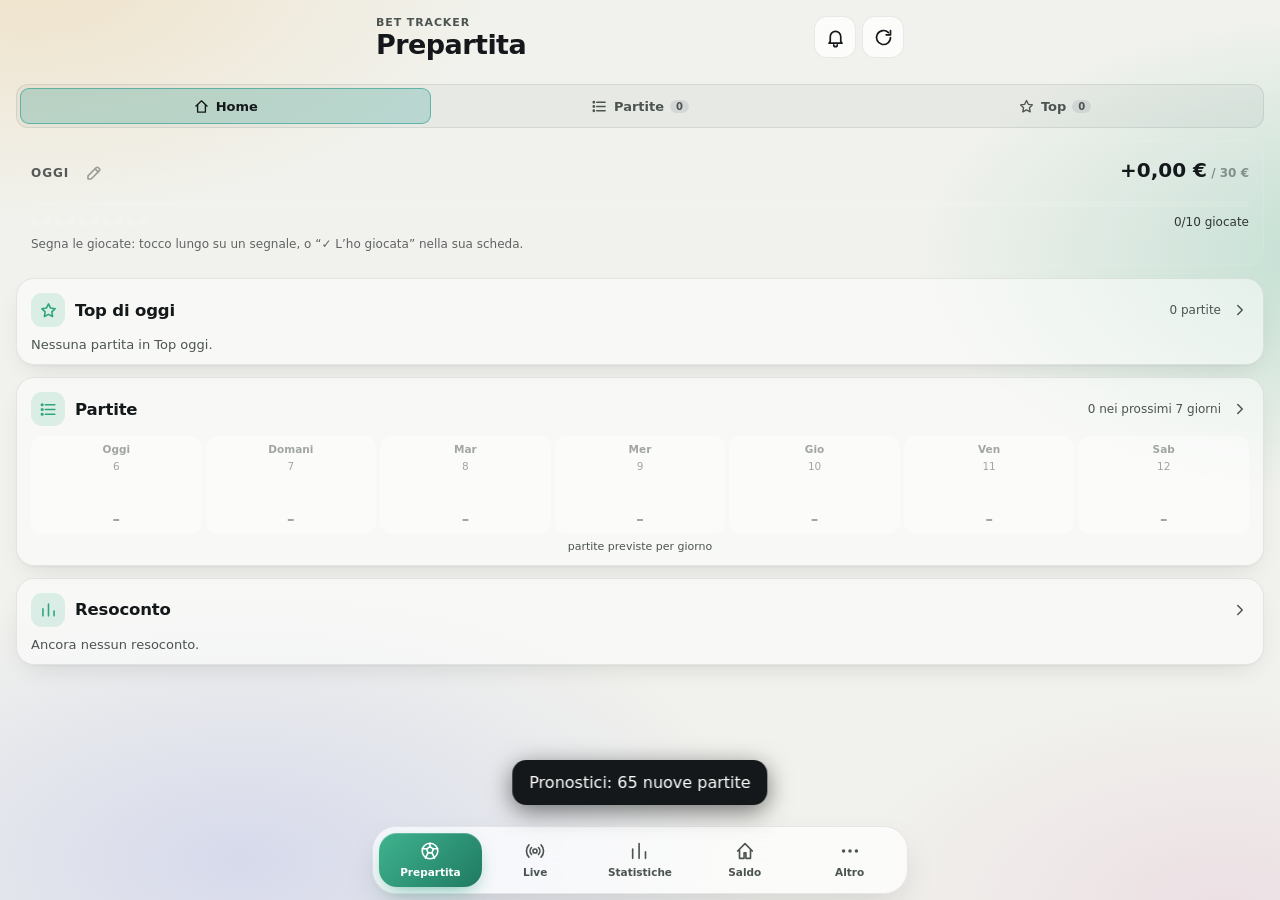
==== commit a67a3c4a: "v4.35.0" ====
--- a/index.html
+++ b/index.html
@@ -7,24 +7,24 @@
 <meta name="apple-mobile-web-app-capable" content="yes">
 <meta name="apple-mobile-web-app-status-bar-style" content="black-translucent">
 <meta name="apple-mobile-web-app-title" content="Bet Tracker">
-<meta name="app-version" content="4.34.1">
+<meta name="app-version" content="4.35.0">
 <title>Bet Tracker</title>
 <!-- Tema Sistema/Chiaro/Scuro, sincronizzazione, aggiornamenti e backup: comune alle app della suite -->
-<script src="suite.js?v=4.34.1"></script>
-<link rel="icon" href="favicon.ico?v=4.34.1" sizes="any">
-<link rel="icon" type="image/png" sizes="32x32" href="favicon-32-nera.png?v=4.34.1">
-<link rel="apple-touch-icon" sizes="180x180" href="apple-touch-icon-nera.png?v=4.34.1">
-<link rel="manifest" href="manifest.webmanifest?v=4.34.1">
-<link rel="stylesheet" href="colors.css?v=4.34.1">
-<link rel="stylesheet" href="base.css?v=4.34.1">
-<link rel="stylesheet" href="shared.css?v=4.34.1">
-<link rel="stylesheet" href="app.css?v=4.34.1">
-<link rel="stylesheet" href="suite.css?v=4.34.1">
-<link rel="stylesheet" href="pronostici.css?v=4.34.1">
+<script src="suite.js?v=4.35.0"></script>
+<link rel="icon" href="favicon.ico?v=4.35.0" sizes="any">
+<link rel="icon" type="image/png" sizes="32x32" href="favicon-32-nera.png?v=4.35.0">
+<link rel="apple-touch-icon" sizes="180x180" href="apple-touch-icon-nera.png?v=4.35.0">
+<link rel="manifest" href="manifest.webmanifest?v=4.35.0">
+<link rel="stylesheet" href="colors.css?v=4.35.0">
+<link rel="stylesheet" href="base.css?v=4.35.0">
+<link rel="stylesheet" href="shared.css?v=4.35.0">
+<link rel="stylesheet" href="app.css?v=4.35.0">
+<link rel="stylesheet" href="suite.css?v=4.35.0">
+<link rel="stylesheet" href="pronostici.css?v=4.35.0">
 <!-- Token grafici condivisi dalle app: va caricato per ultimo. -->
-<link rel="stylesheet" href="suite-tokens.css?v=4.34.1">
+<link rel="stylesheet" href="suite-tokens.css?v=4.35.0">
 <!-- Vetro ovunque: va dopo i token -->
-<link rel="stylesheet" href="vetro.css?v=4.34.1">
+<link rel="stylesheet" href="vetro.css?v=4.35.0">
 </head>
 <body>
 <div id="splash" role="status"><div class="logo">€</div><h1 style="margin-top:18px">Bet Tracker</h1><p class="muted">Il diario del tuo saldo</p><div class="spinner"></div><small>Caricamento…</small></div>
@@ -34,8 +34,8 @@
 <main id="main"></main>
 <nav class="tabbar tabbar-bottom" aria-label="Navigazione principale"><button data-tab="tips"><svg aria-hidden="true" viewBox="0 0 24 24" width="22" height="22" fill="none" stroke="currentColor" stroke-width="1.8" stroke-linecap="round" stroke-linejoin="round"><circle cx="12" cy="12" r="8.5"/><path d="M12 7.2l3.6 2.6-1.4 4.2H9.8L8.4 9.8z"/><path d="M12 3.5v3.7M20.3 9.3l-4.7.5M16.9 19.6l-2.7-5.6M7.1 19.6l2.7-5.6M3.7 9.3l4.7.5"/></svg><span>Prepartita</span></button><button data-tab="live"><svg aria-hidden="true" viewBox="0 0 24 24" width="22" height="22" fill="none" stroke="currentColor" stroke-width="1.8" stroke-linecap="round" stroke-linejoin="round"><circle cx="12" cy="12" r="2.2"/><path d="M8.2 15.8a5.4 5.4 0 0 1 0-7.6M15.8 8.2a5.4 5.4 0 0 1 0 7.6M5.4 18.6a9.4 9.4 0 0 1 0-13.2M18.6 5.4a9.4 9.4 0 0 1 0 13.2"/></svg><span>Live</span></button><button data-tab="stats"><svg aria-hidden="true" viewBox="0 0 24 24" width="22" height="22" fill="none" stroke="currentColor" stroke-width="1.8" stroke-linecap="round" stroke-linejoin="round"><path d="M4 20V10M11 20V4M18 20v-7"/></svg><span>Statistiche</span></button><button data-tab="home"><svg aria-hidden="true" viewBox="0 0 24 24" width="22" height="22" fill="none" stroke="currentColor" stroke-width="1.8" stroke-linecap="round" stroke-linejoin="round"><path d="M4 12L12 4l8 8M6 10v10h5v-6h2v6h5V10"/></svg><span>Saldo</span></button><button data-tab="accounts"><svg aria-hidden="true" viewBox="0 0 24 24" width="22" height="22" fill="none" stroke="currentColor" stroke-width="1.8" stroke-linecap="round" stroke-linejoin="round"><circle cx="5" cy="12" r="1"/><circle cx="12" cy="12" r="1"/><circle cx="19" cy="12" r="1"/></svg><span>Altro</span></button></nav>
 <dialog id="modal"></dialog>
-<script src="shared.js?v=4.34.1"></script>
-<script src="app.js?v=4.34.1"></script>
-<script src="pronostici.js?v=4.34.1"></script>
+<script src="shared.js?v=4.35.0"></script>
+<script src="app.js?v=4.35.0"></script>
+<script src="pronostici.js?v=4.35.0"></script>
 </body>
 </html>
--- a/pronostici.css
+++ b/pronostici.css
@@ -2036,3 +2036,18 @@
 .pr-eph2 button{border:0;background:none;color:inherit;font:inherit;font-size:11.5px;font-weight:700;padding:5px 10px;border-radius:8px;opacity:.65;cursor:pointer;white-space:nowrap}
 .pr-eph2 button.on{background:rgba(47,191,143,.22);opacity:1}
 .pr-eph2 button i{font-style:normal;font-weight:600;opacity:.7;margin-left:3px}
+
+/* ===== 4.34.2 — interruttore Con pronostico / Tutte accanto al titolo ===== */
+.pr-eph3{display:inline-flex;flex:none;border:1px solid rgba(255,255,255,.12);border-radius:999px;padding:2px;background:rgba(0,0,0,.18)}
+.pr-eph3 button{border:0;background:none;color:inherit;font:inherit;font-size:11.5px;font-weight:700;padding:6px 11px;border-radius:999px;opacity:.6;cursor:pointer;white-space:nowrap}
+.pr-eph3 button.pk.on{background:#f0b34a;color:#1c1405;opacity:1}
+.pr-eph3 button.al.on{background:rgba(255,255,255,.16);opacity:1}
+
+/* ===== 4.35.0 — obiettivo modificabile ===== */
+.goal-edit{border:0;background:none;color:inherit;font:inherit;opacity:.55;padding:0 4px;cursor:pointer}
+.goal-form{display:flex;flex-wrap:wrap;gap:8px;align-items:flex-end;margin-top:10px;padding-top:10px;border-top:1px solid rgba(255,255,255,.08)}
+.goal-form label{display:flex;flex-direction:column;gap:3px;font-size:11px;opacity:.85}
+.goal-form input[type=number]{width:84px;font:inherit;font-size:14px;padding:7px 9px;border-radius:9px;border:1px solid rgba(255,255,255,.14);background:rgba(0,0,0,.2);color:inherit}
+.goal-form .goal-chk{flex-direction:row;align-items:center;gap:6px;flex:1 1 100%;font-size:12px}
+.goal-form button{font:inherit;font-size:13px;font-weight:700;border:0;border-radius:9px;padding:8px 14px;background:rgba(47,191,143,.25);color:inherit;cursor:pointer}
+button.lv2{-webkit-touch-callout:none;-webkit-user-select:none;user-select:none}
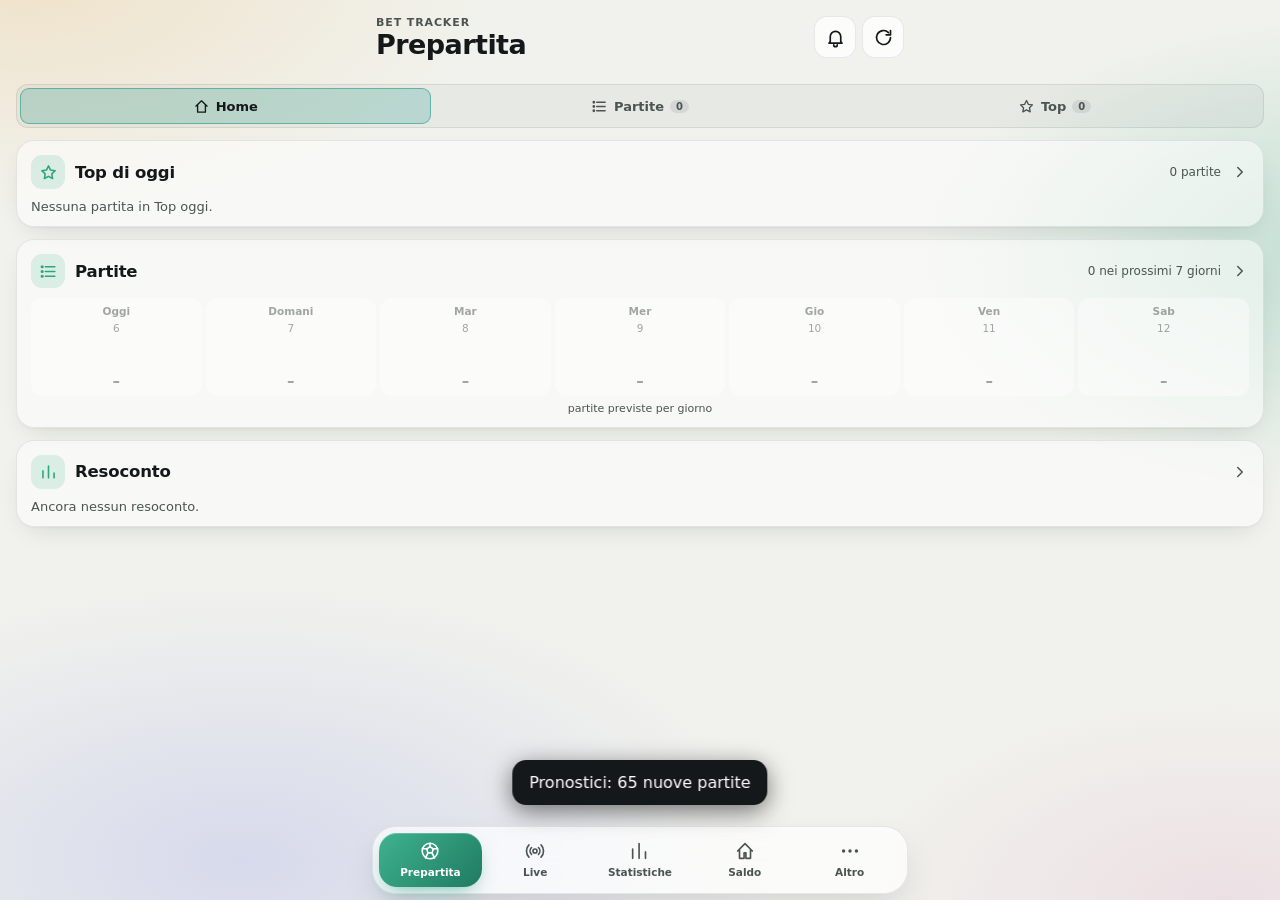
==== commit 34f0e505: "v4.36.0" ====
--- a/index.html
+++ b/index.html
@@ -7,24 +7,24 @@
 <meta name="apple-mobile-web-app-capable" content="yes">
 <meta name="apple-mobile-web-app-status-bar-style" content="black-translucent">
 <meta name="apple-mobile-web-app-title" content="Bet Tracker">
-<meta name="app-version" content="4.35.0">
+<meta name="app-version" content="4.36.0">
 <title>Bet Tracker</title>
 <!-- Tema Sistema/Chiaro/Scuro, sincronizzazione, aggiornamenti e backup: comune alle app della suite -->
-<script src="suite.js?v=4.35.0"></script>
-<link rel="icon" href="favicon.ico?v=4.35.0" sizes="any">
-<link rel="icon" type="image/png" sizes="32x32" href="favicon-32-nera.png?v=4.35.0">
-<link rel="apple-touch-icon" sizes="180x180" href="apple-touch-icon-nera.png?v=4.35.0">
-<link rel="manifest" href="manifest.webmanifest?v=4.35.0">
-<link rel="stylesheet" href="colors.css?v=4.35.0">
-<link rel="stylesheet" href="base.css?v=4.35.0">
-<link rel="stylesheet" href="shared.css?v=4.35.0">
-<link rel="stylesheet" href="app.css?v=4.35.0">
-<link rel="stylesheet" href="suite.css?v=4.35.0">
-<link rel="stylesheet" href="pronostici.css?v=4.35.0">
+<script src="suite.js?v=4.36.0"></script>
+<link rel="icon" href="favicon.ico?v=4.36.0" sizes="any">
+<link rel="icon" type="image/png" sizes="32x32" href="favicon-32-nera.png?v=4.36.0">
+<link rel="apple-touch-icon" sizes="180x180" href="apple-touch-icon-nera.png?v=4.36.0">
+<link rel="manifest" href="manifest.webmanifest?v=4.36.0">
+<link rel="stylesheet" href="colors.css?v=4.36.0">
+<link rel="stylesheet" href="base.css?v=4.36.0">
+<link rel="stylesheet" href="shared.css?v=4.36.0">
+<link rel="stylesheet" href="app.css?v=4.36.0">
+<link rel="stylesheet" href="suite.css?v=4.36.0">
+<link rel="stylesheet" href="pronostici.css?v=4.36.0">
 <!-- Token grafici condivisi dalle app: va caricato per ultimo. -->
-<link rel="stylesheet" href="suite-tokens.css?v=4.35.0">
+<link rel="stylesheet" href="suite-tokens.css?v=4.36.0">
 <!-- Vetro ovunque: va dopo i token -->
-<link rel="stylesheet" href="vetro.css?v=4.35.0">
+<link rel="stylesheet" href="vetro.css?v=4.36.0">
 </head>
 <body>
 <div id="splash" role="status"><div class="logo">€</div><h1 style="margin-top:18px">Bet Tracker</h1><p class="muted">Il diario del tuo saldo</p><div class="spinner"></div><small>Caricamento…</small></div>
@@ -34,8 +34,8 @@
 <main id="main"></main>
 <nav class="tabbar tabbar-bottom" aria-label="Navigazione principale"><button data-tab="tips"><svg aria-hidden="true" viewBox="0 0 24 24" width="22" height="22" fill="none" stroke="currentColor" stroke-width="1.8" stroke-linecap="round" stroke-linejoin="round"><circle cx="12" cy="12" r="8.5"/><path d="M12 7.2l3.6 2.6-1.4 4.2H9.8L8.4 9.8z"/><path d="M12 3.5v3.7M20.3 9.3l-4.7.5M16.9 19.6l-2.7-5.6M7.1 19.6l2.7-5.6M3.7 9.3l4.7.5"/></svg><span>Prepartita</span></button><button data-tab="live"><svg aria-hidden="true" viewBox="0 0 24 24" width="22" height="22" fill="none" stroke="currentColor" stroke-width="1.8" stroke-linecap="round" stroke-linejoin="round"><circle cx="12" cy="12" r="2.2"/><path d="M8.2 15.8a5.4 5.4 0 0 1 0-7.6M15.8 8.2a5.4 5.4 0 0 1 0 7.6M5.4 18.6a9.4 9.4 0 0 1 0-13.2M18.6 5.4a9.4 9.4 0 0 1 0 13.2"/></svg><span>Live</span></button><button data-tab="stats"><svg aria-hidden="true" viewBox="0 0 24 24" width="22" height="22" fill="none" stroke="currentColor" stroke-width="1.8" stroke-linecap="round" stroke-linejoin="round"><path d="M4 20V10M11 20V4M18 20v-7"/></svg><span>Statistiche</span></button><button data-tab="home"><svg aria-hidden="true" viewBox="0 0 24 24" width="22" height="22" fill="none" stroke="currentColor" stroke-width="1.8" stroke-linecap="round" stroke-linejoin="round"><path d="M4 12L12 4l8 8M6 10v10h5v-6h2v6h5V10"/></svg><span>Saldo</span></button><button data-tab="accounts"><svg aria-hidden="true" viewBox="0 0 24 24" width="22" height="22" fill="none" stroke="currentColor" stroke-width="1.8" stroke-linecap="round" stroke-linejoin="round"><circle cx="5" cy="12" r="1"/><circle cx="12" cy="12" r="1"/><circle cx="19" cy="12" r="1"/></svg><span>Altro</span></button></nav>
 <dialog id="modal"></dialog>
-<script src="shared.js?v=4.35.0"></script>
-<script src="app.js?v=4.35.0"></script>
-<script src="pronostici.js?v=4.35.0"></script>
+<script src="shared.js?v=4.36.0"></script>
+<script src="app.js?v=4.36.0"></script>
+<script src="pronostici.js?v=4.36.0"></script>
 </body>
 </html>
--- a/pronostici.css
+++ b/pronostici.css
@@ -2051,3 +2051,19 @@
 .goal-form .goal-chk{flex-direction:row;align-items:center;gap:6px;flex:1 1 100%;font-size:12px}
 .goal-form button{font:inherit;font-size:13px;font-weight:700;border:0;border-radius:9px;padding:8px 14px;background:rgba(47,191,143,.25);color:inherit;cursor:pointer}
 button.lv2{-webkit-touch-callout:none;-webkit-user-select:none;user-select:none}
+
+/* ===== 4.35.1 — due filtri veloci in riga (Partite e Top); intestazione staccata dai giorni ===== */
+.pst-head{margin-bottom:10px}
+.pr-quick{display:flex;gap:8px;margin:10px 0 10px}
+.pr-qseg{flex:1 1 0;min-width:0;display:flex;border:1px solid rgba(255,255,255,.10);border-radius:12px;padding:2px;background:rgba(0,0,0,.16)}
+.pr-qseg button{flex:1 1 0;min-width:0;border:0;background:none;color:inherit;font:inherit;font-size:12px;font-weight:700;padding:7px 4px;border-radius:10px;opacity:.6;cursor:pointer;white-space:nowrap;overflow:hidden;text-overflow:ellipsis}
+.pr-qseg button.on{opacity:1}
+.pr-qseg button.pk.on{background:#f0b34a;color:#1c1405}
+.pr-qseg button.al.on{background:rgba(255,255,255,.15)}
+.pr-qseg button.lv.on{background:rgba(47,191,143,.28)}
+.pr-qseg button em{font-style:normal;font-weight:600;opacity:.75;margin-left:2px}
+.pr-live-dot{display:inline-block;width:6px;height:6px;border-radius:50%;background:#2fbf8f;margin-right:5px;vertical-align:middle}
+
+.pr-qseg{flex:1 1 auto}
+.pr-qseg button{flex:1 1 auto;font-size:11.5px;padding:7px 8px;overflow:visible;text-overflow:clip}
+.pr-quick{gap:6px}
